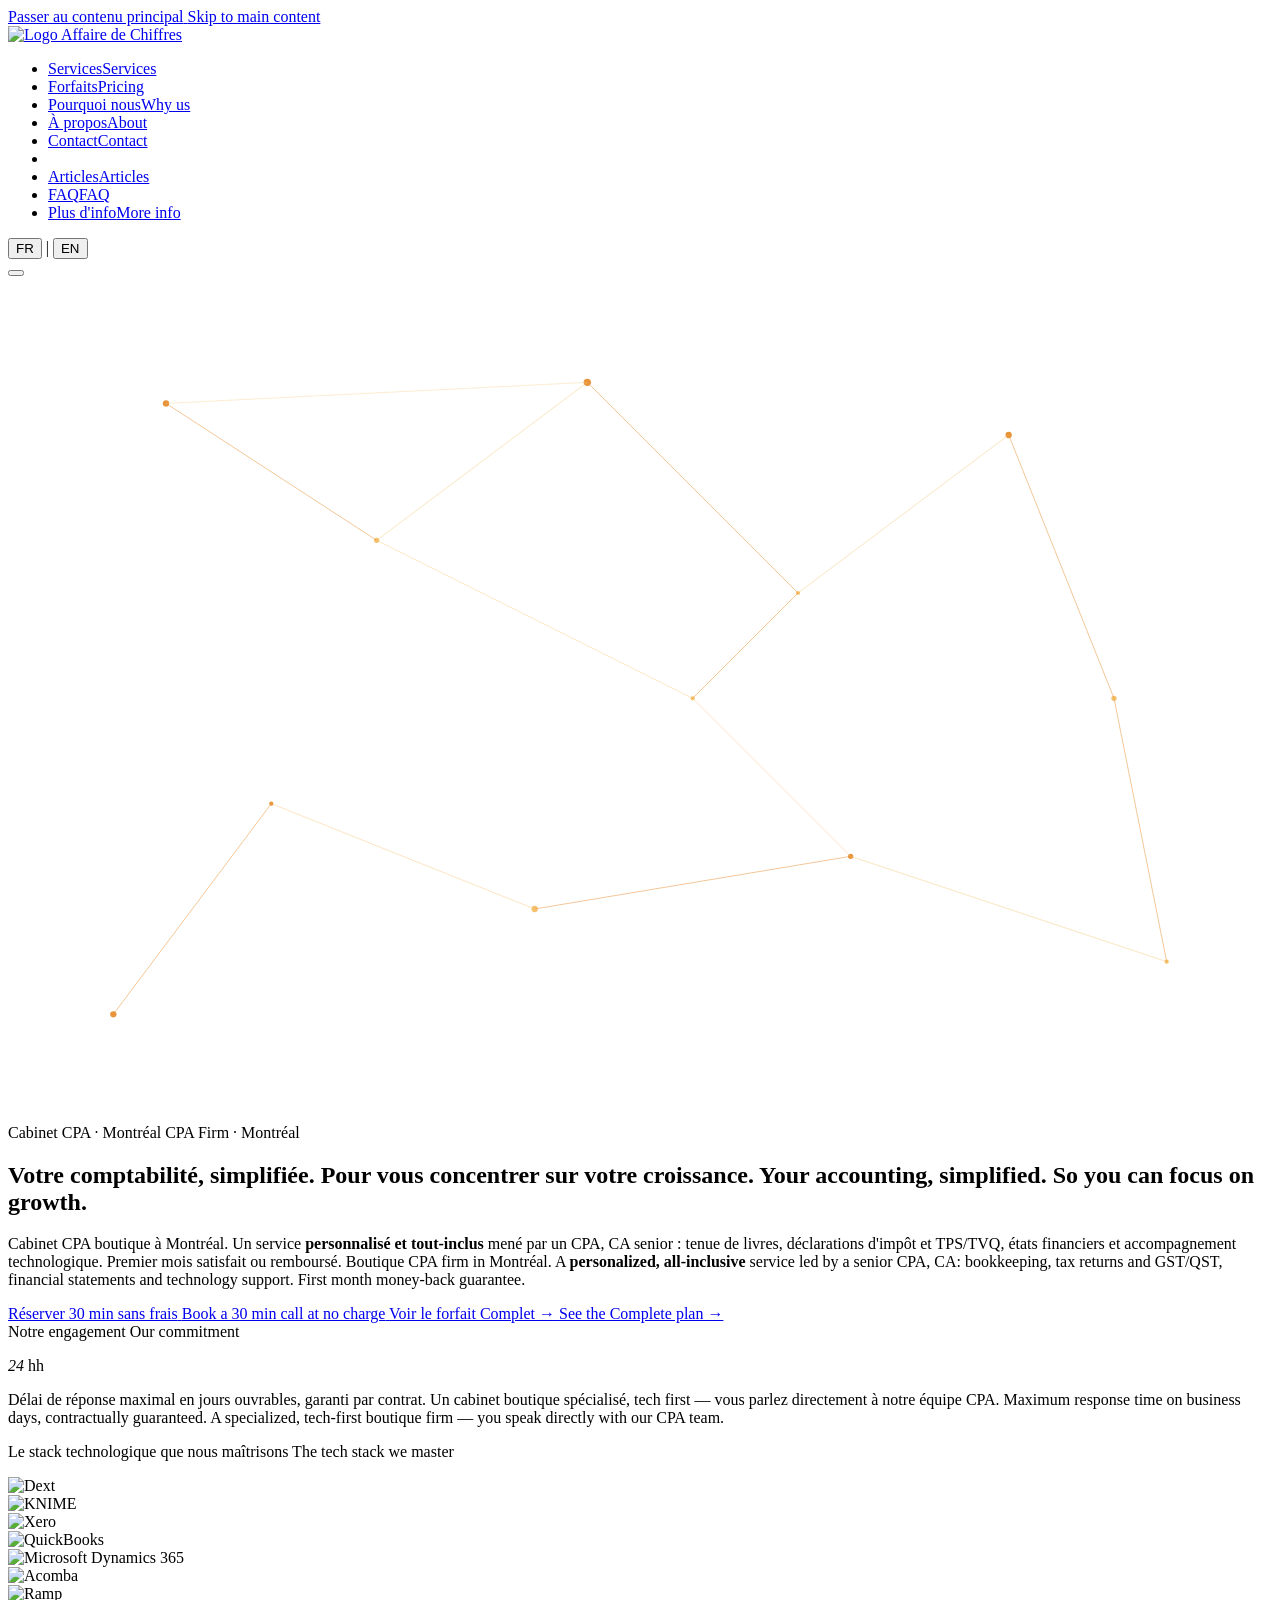
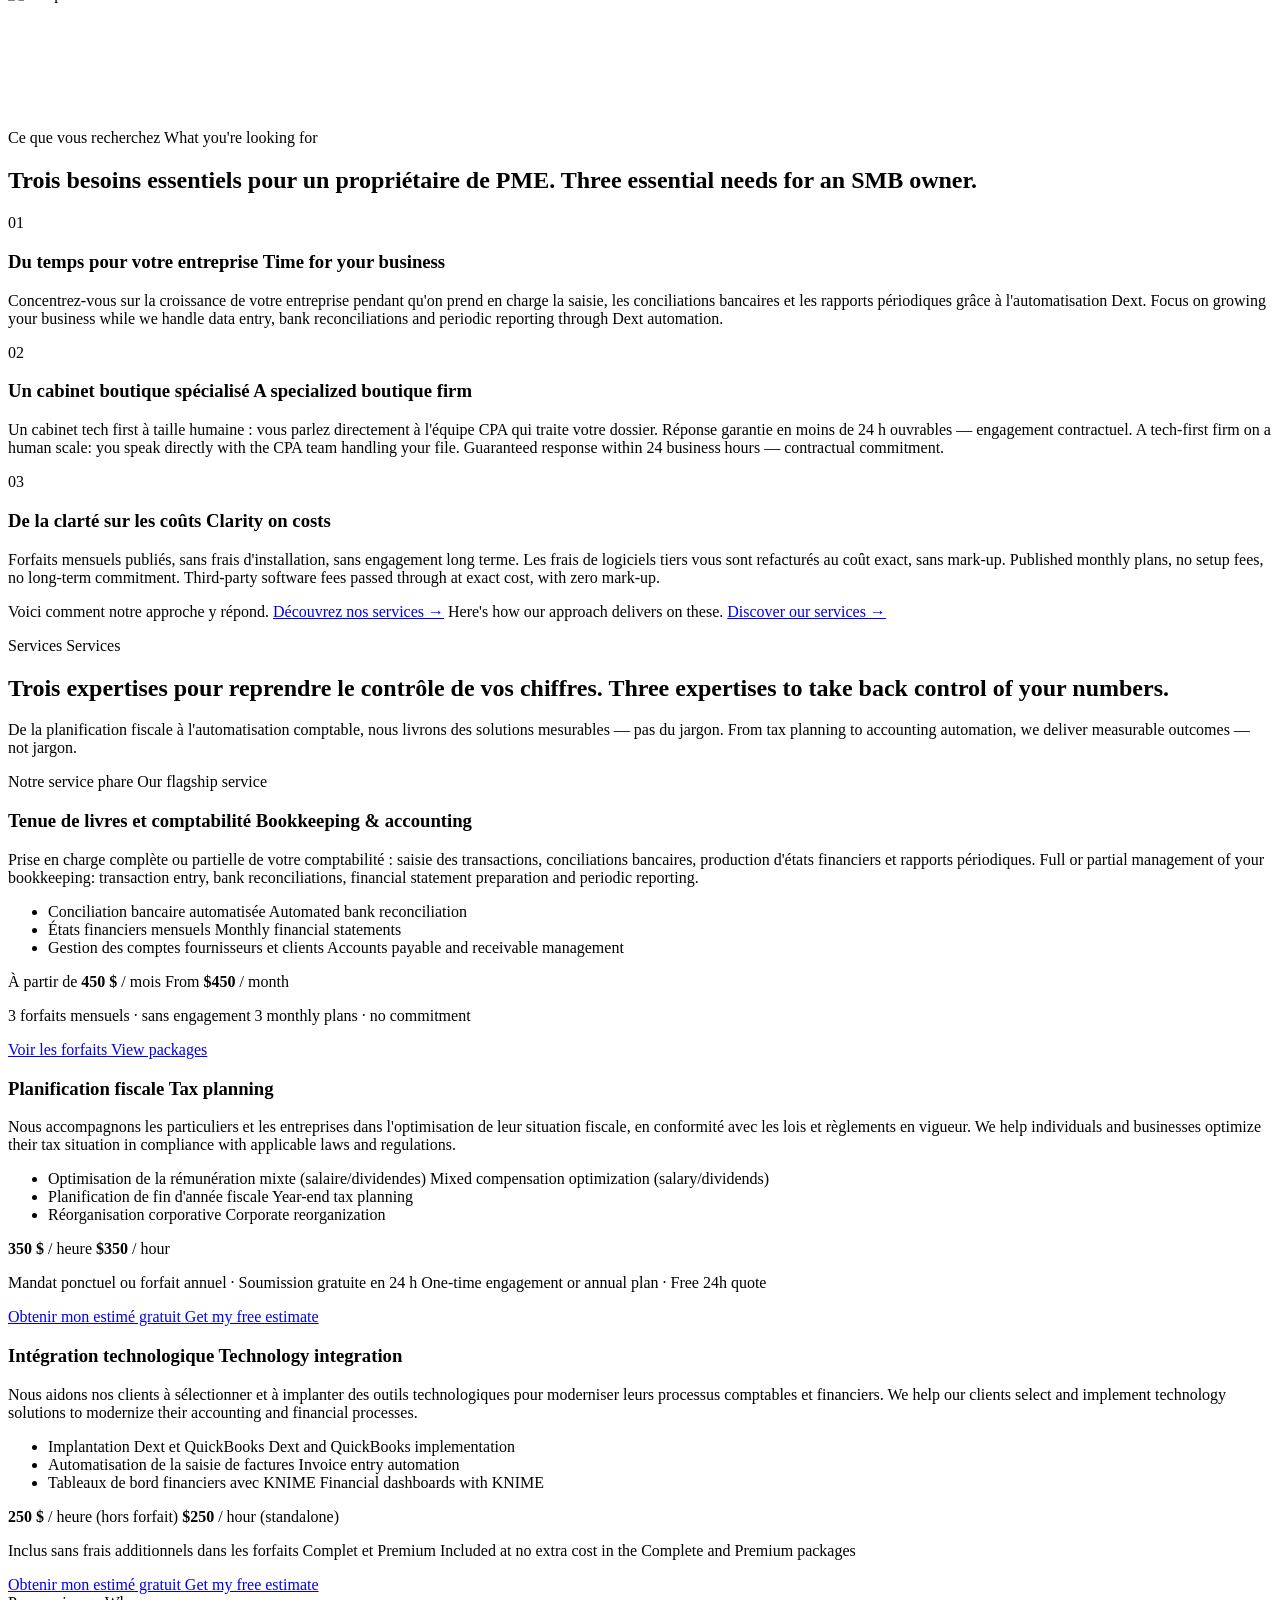
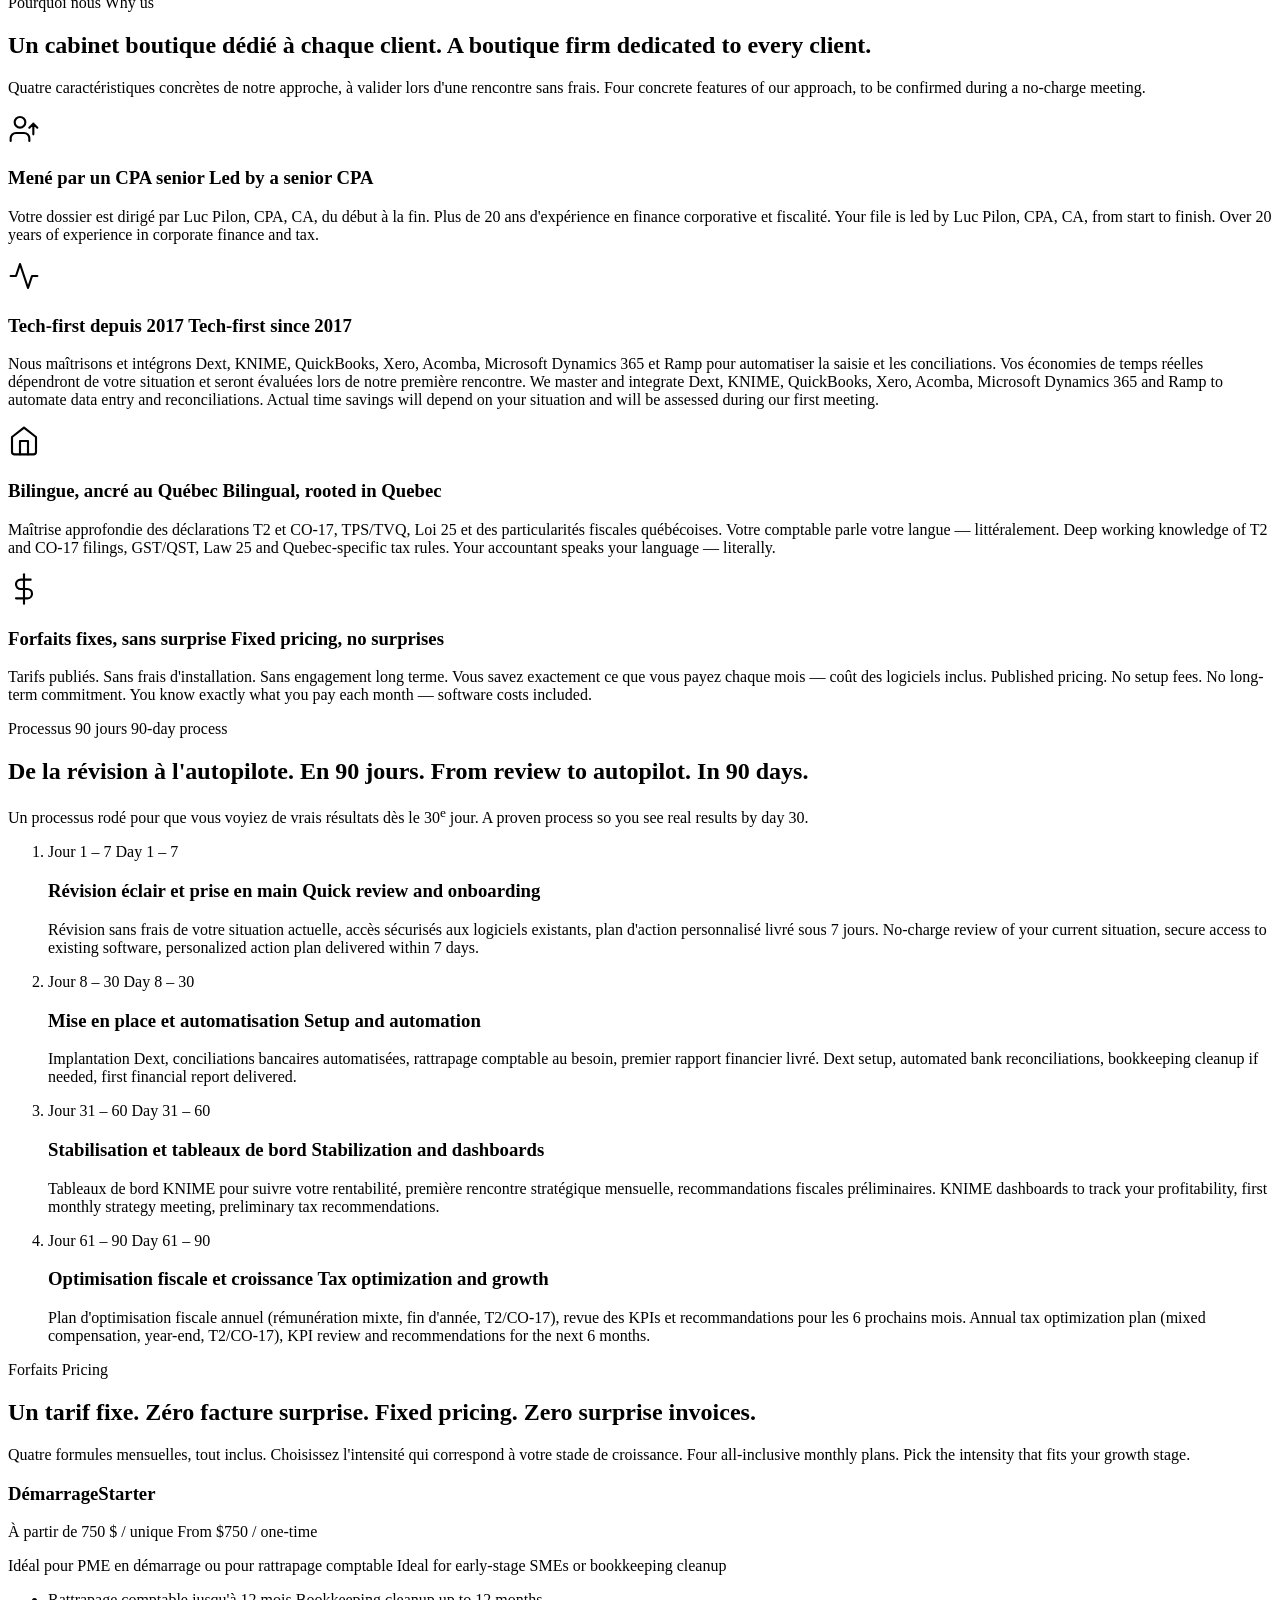
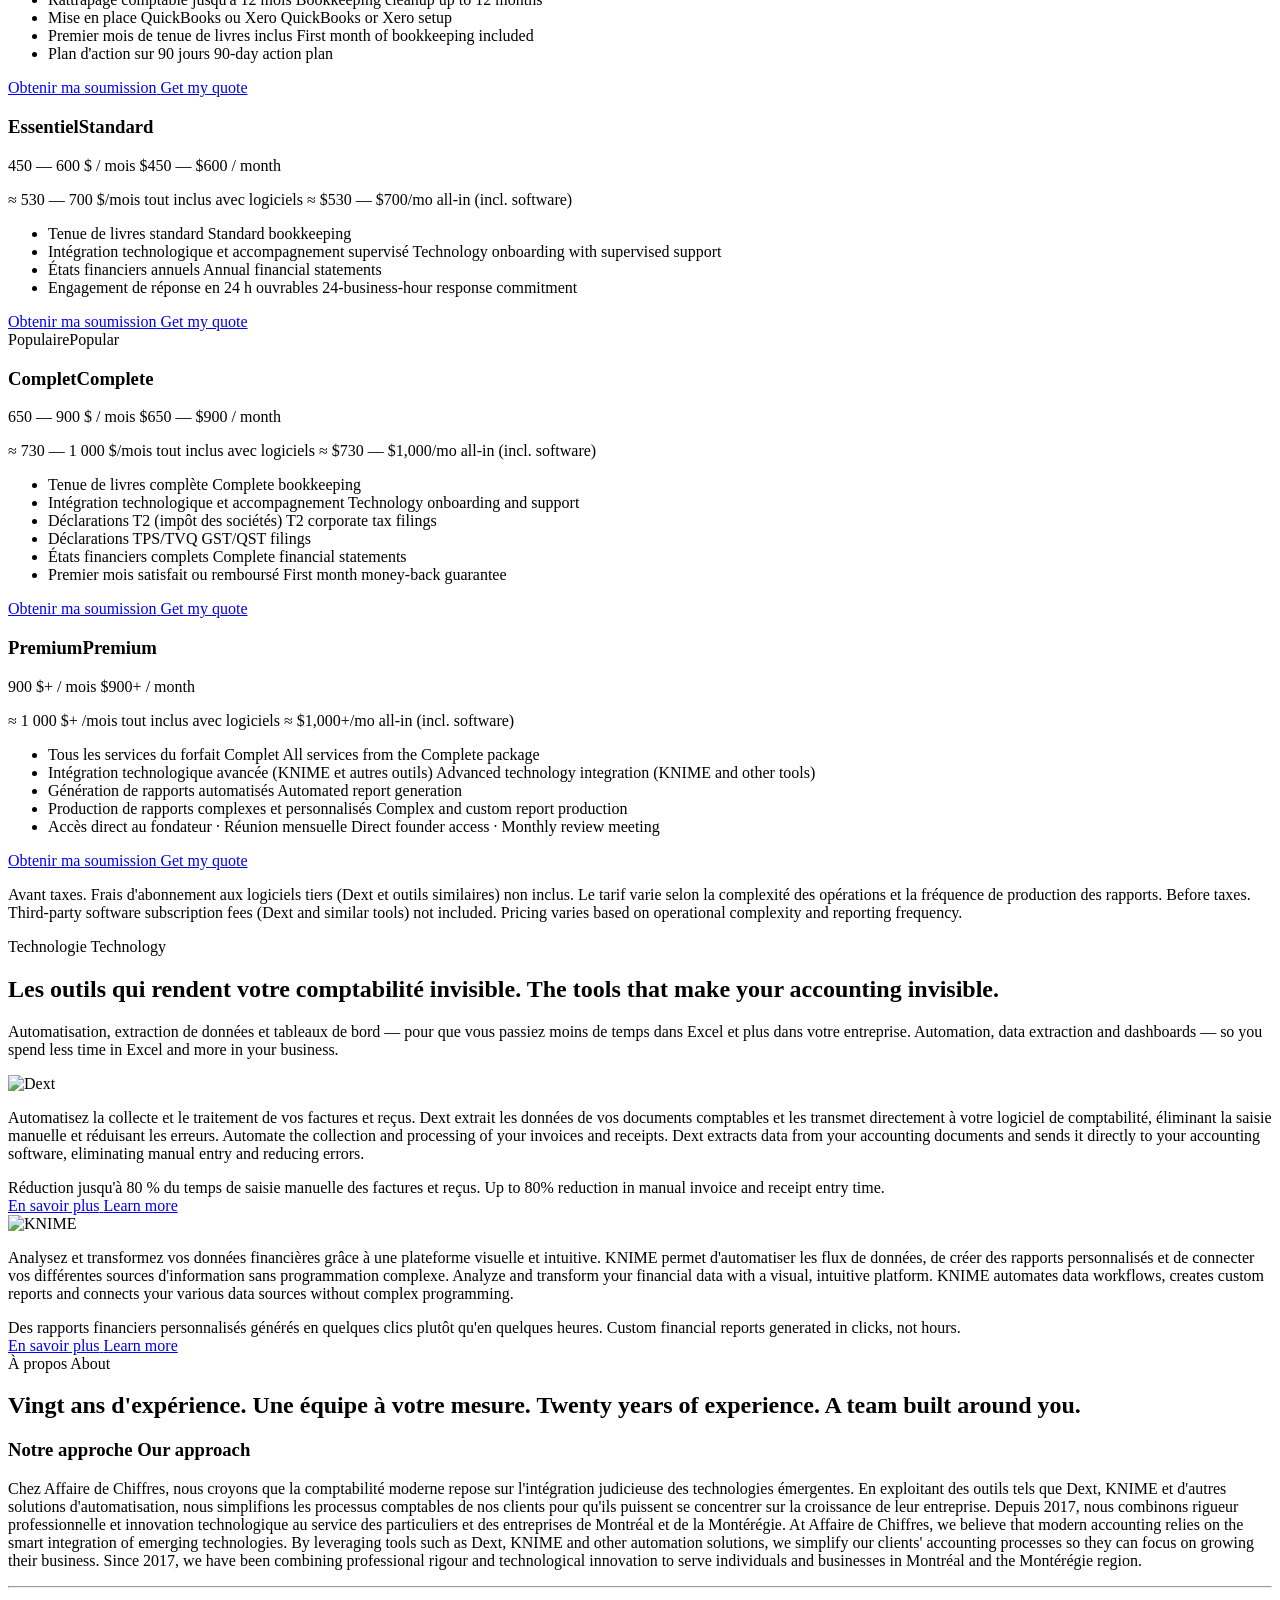
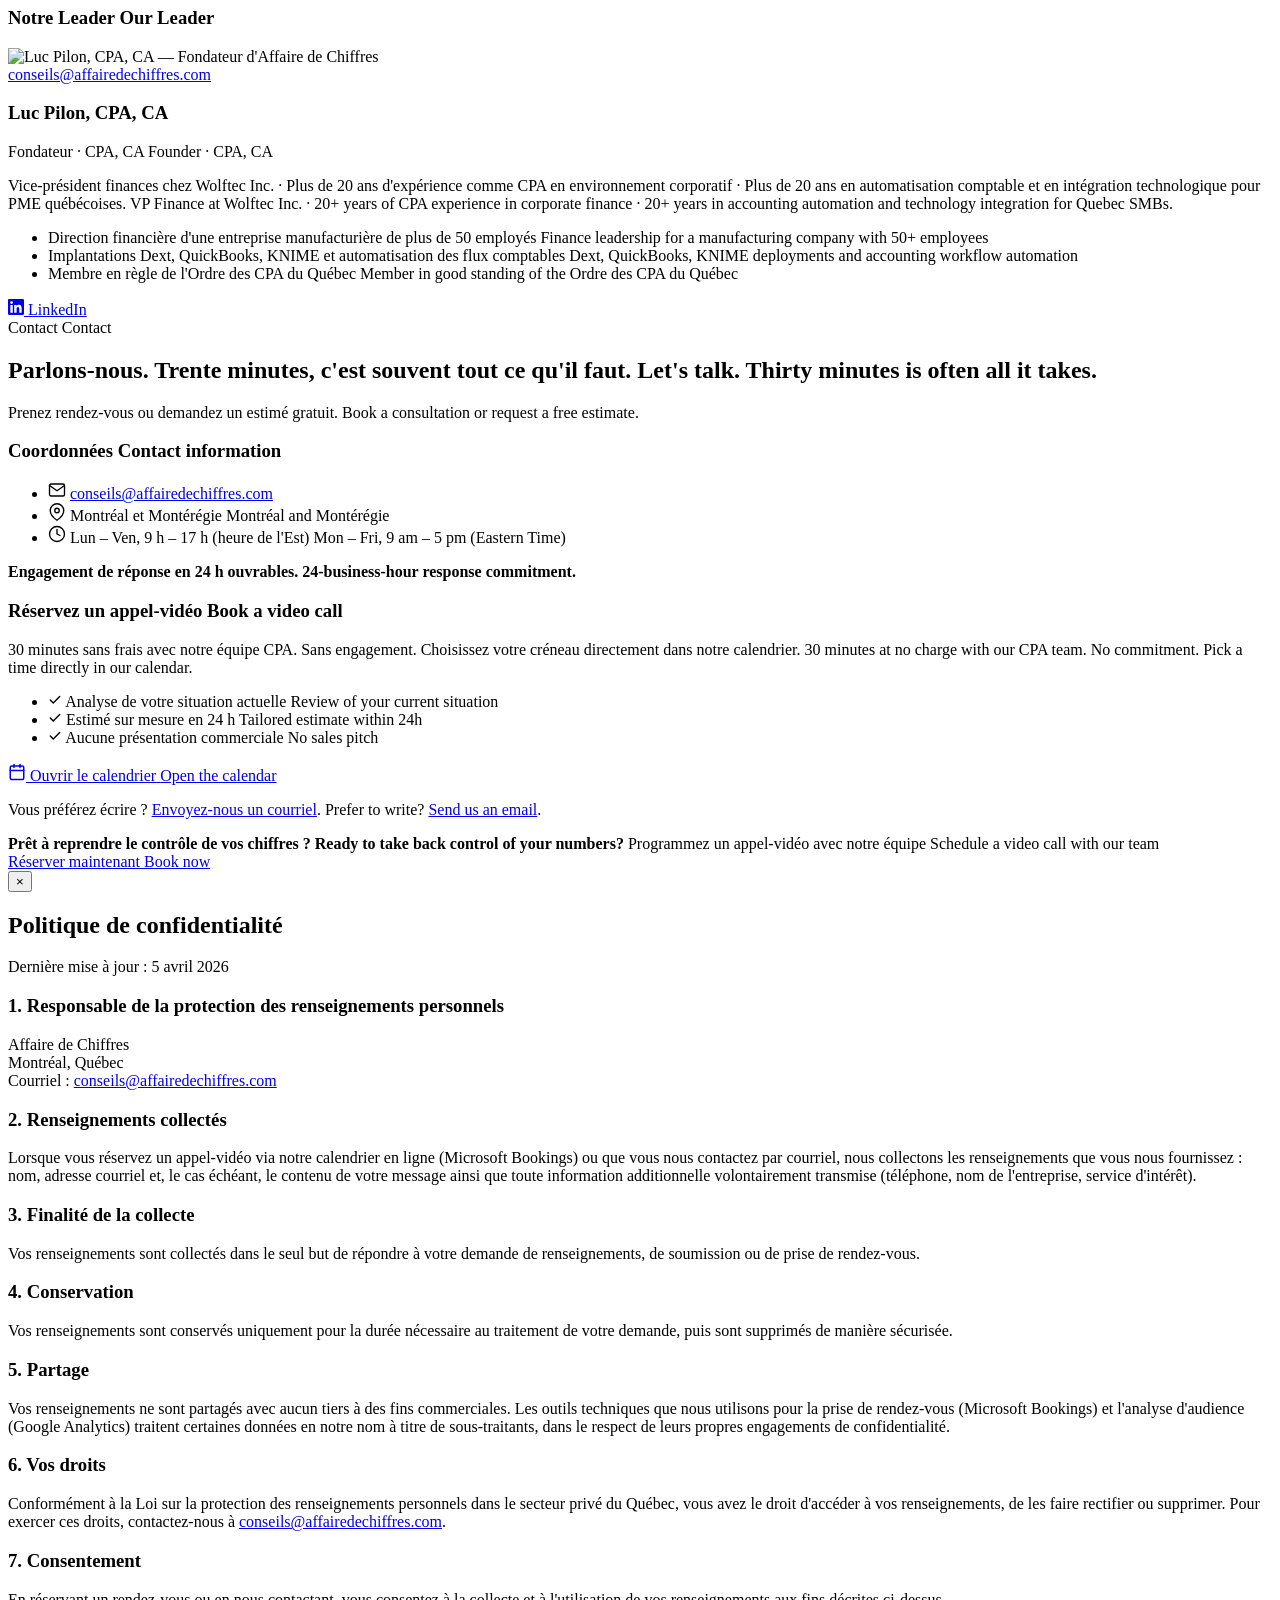
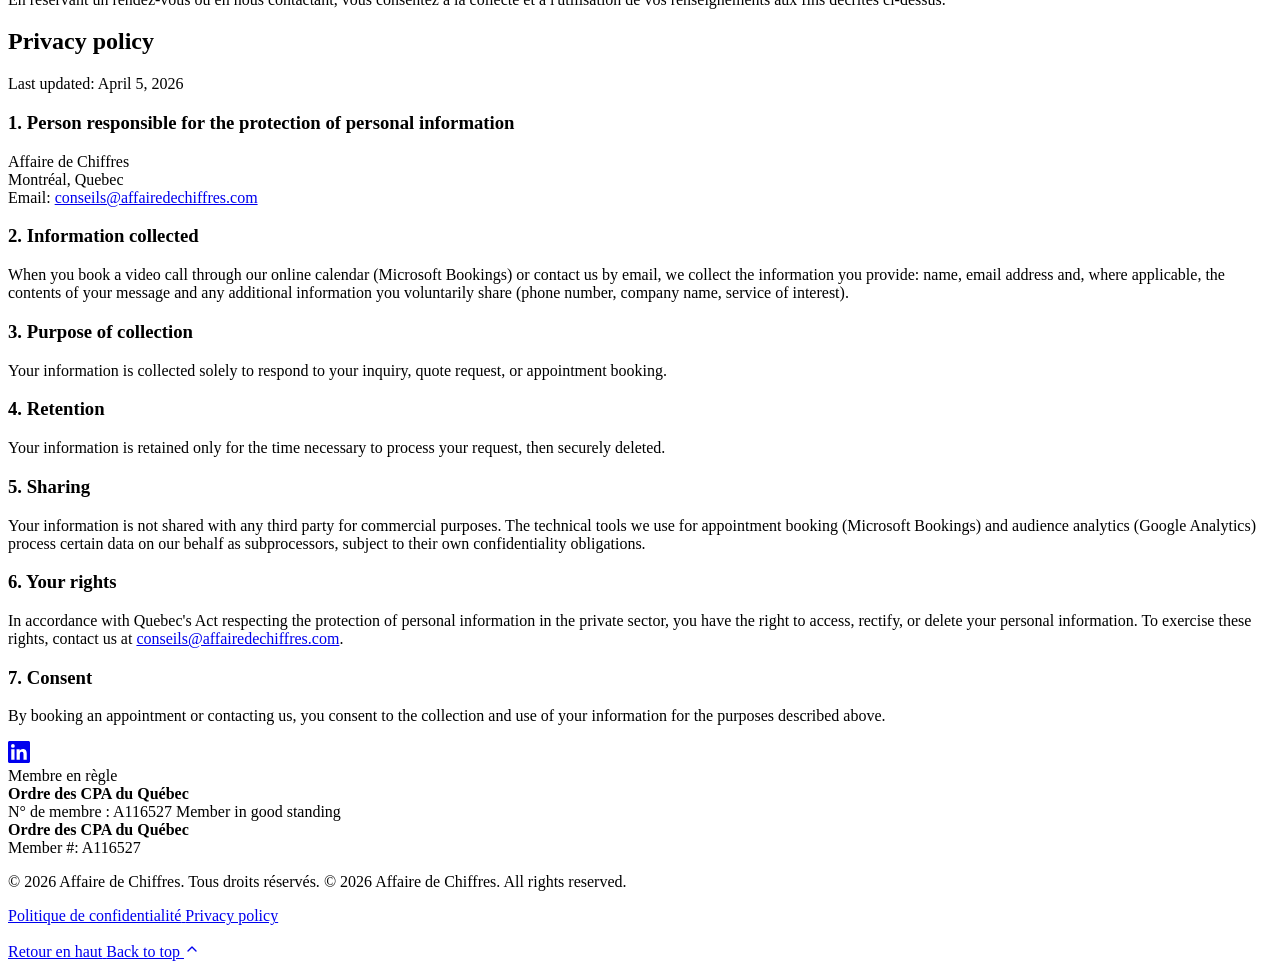
==== index.html @ dd725c76 "v91 - Branding: cabinet boutique specialise tech first (retrait du point de vente interlocuteur uniq" ====
<!DOCTYPE html>
<html lang="fr">
<head>
  <meta charset="UTF-8">
  <meta name="viewport" content="width=device-width, initial-scale=1.0">

  <!-- Google Analytics 4 -->
  <script async src="https://www.googletagmanager.com/gtag/js?id=G-VJ7J8CYD5E"></script>
  <script>
    window.dataLayer = window.dataLayer || [];
    function gtag(){dataLayer.push(arguments);}
    gtag('js', new Date());
    gtag('config', 'G-VJ7J8CYD5E');
  </script>

  <!-- Titre SEO (mis à jour par script.js selon la langue) -->
  <title>Affaire de Chiffres | CPA Montréal — Fiscalité, Comptabilité</title>

  <!-- Meta SEO (mises à jour par script.js selon la langue) -->
  <meta name="description" id="meta-description" content="Cabinet CPA à Montréal offrant des services de planification fiscale, intégration technologique et tenue de livres pour particuliers, travailleurs autonomes et PME. Fondé en 2017.">
  <meta name="keywords" id="meta-keywords" content="CPA Montréal, comptable Montréal, fiscalité, tenue de livres, planification fiscale, intégration technologique, cabinet comptable Montérégie, Affaire de Chiffres">
  <meta name="robots" content="index, follow">

  <!-- DOMAINE : Remplacer l'URL ci-dessous par votre nom de domaine final -->
  <link rel="canonical" href="https://affairedechiffres.com/">

  <!-- Hreflang — site bilingue FR-CA / EN-CA -->
  <link rel="alternate" hreflang="fr-ca" href="https://affairedechiffres.com/">
  <link rel="alternate" hreflang="en-ca" href="https://affairedechiffres.com/">
  <link rel="alternate" hreflang="x-default" href="https://affairedechiffres.com/">

  <!-- Open Graph (partage réseaux sociaux) — mis à jour par script.js -->
  <meta property="og:type" content="website">
  <meta property="og:site_name" content="Affaire de Chiffres">
  <meta property="og:locale" id="og-locale" content="fr_CA">
  <meta property="og:title" id="og-title" content="Affaire de Chiffres | CPA Montréal — Fiscalité, Comptabilité">
  <meta property="og:description" id="og-description" content="Cabinet CPA à Montréal offrant des services de planification fiscale, intégration technologique et tenue de livres pour particuliers, travailleurs autonomes et PME. Fondé en 2017.">
  <!-- DOMAINE : Remplacer l'URL ci-dessous par votre nom de domaine final -->
  <meta property="og:url" content="https://affairedechiffres.com/">
  <meta property="og:image" content="https://affairedechiffres.com/images/Bannière_Linked_In_ADC.png">
  <meta property="og:image:width" content="1584">
  <meta property="og:image:height" content="396">

  <!-- Twitter Card -->
  <meta name="twitter:card" content="summary_large_image">
  <meta name="twitter:title" id="tw-title" content="Affaire de Chiffres | CPA Montréal — Fiscalité, Comptabilité">
  <meta name="twitter:description" id="tw-description" content="Cabinet CPA à Montréal offrant des services de planification fiscale, intégration technologique et tenue de livres pour particuliers, travailleurs autonomes et PME. Fondé en 2017.">
  <meta name="twitter:image" content="https://affairedechiffres.com/images/Bannière_Linked_In_ADC.png">

  <!-- Thème mobile -->
  <meta name="theme-color" content="#1A1A1A">

  <!-- Favicon -->
  <link rel="icon" type="image/png" href="images/Logo_Carré_blanc_v1.png">
  <link rel="apple-touch-icon" sizes="180x180" href="images/Logo_Carré_blanc_v1.png">
  <link rel="manifest" href="site.webmanifest">

  <!-- Google Fonts — Inter (body) + Sora (display headings) -->
  <link rel="preconnect" href="https://fonts.googleapis.com">
  <link rel="preconnect" href="https://fonts.gstatic.com" crossorigin>
  <link href="https://fonts.googleapis.com/css2?family=Inter:wght@300;400;500;600;700&family=Sora:wght@600;700&display=swap" rel="stylesheet">
  <link rel="stylesheet" href="styles.css">
</head>
<body>

  <!-- Lien d'accès rapide au contenu (accessibilité clavier) -->
  <a href="#contenu-principal" class="skip-link" id="skip-link">
    <span data-lang="fr">Passer au contenu principal</span>
    <span data-lang="en">Skip to main content</span>
  </a>

  <!-- ============================================
       BARRE DE NAVIGATION FIXE
       ============================================ -->
  <header class="nav-header" id="nav-header">
    <nav class="nav-container" role="navigation" aria-label="Navigation principale">

      <!-- Logo à gauche -->
      <a href="#accueil" class="nav-logo">
        <img src="images/Logo_Rectangle_blanc_v1.png" alt="Logo Affaire de Chiffres" id="img-logo-nav" class="nav-logo-img" width="160" height="40">
      </a>

      <!-- Liens de navigation au centre (menu mobile en overlay sur petits écrans) -->
      <ul class="nav-links" id="nav-links" role="menubar">
        <li role="none">
          <a href="#services" role="menuitem" aria-label="Services">
            <span data-lang="fr">Services</span><span data-lang="en">Services</span>
          </a>
        </li>
        <li role="none">
          <a href="#forfaits" role="menuitem" aria-label="Forfaits">
            <span data-lang="fr">Forfaits</span><span data-lang="en">Pricing</span>
          </a>
        </li>
        <li role="none">
          <a href="#pourquoi-nous" role="menuitem" aria-label="Pourquoi nous">
            <span data-lang="fr">Pourquoi nous</span><span data-lang="en">Why us</span>
          </a>
        </li>
        <li role="none">
          <a href="#a-propos" role="menuitem" aria-label="À propos">
            <span data-lang="fr">À propos</span><span data-lang="en">About</span>
          </a>
        </li>
        <li role="none">
          <a href="#contact" role="menuitem" aria-label="Contact">
            <span data-lang="fr">Contact</span><span data-lang="en">Contact</span>
          </a>
        </li>
        <li role="none" class="nav-separateur" aria-hidden="true"></li>
        <li role="none" class="nav-item-externe">
          <a href="articles.html" role="menuitem" aria-label="Articles">
            <span data-lang="fr">Articles</span><span data-lang="en">Articles</span>
          </a>
        </li>
        <li role="none" class="nav-item-externe">
          <a href="faq.html" role="menuitem" aria-label="FAQ">
            <span data-lang="fr">FAQ</span><span data-lang="en">FAQ</span>
          </a>
        </li>
        <li role="none" class="nav-item-externe">
          <a href="plus-info.html" role="menuitem" aria-label="Plus d'info">
            <span data-lang="fr">Plus d'info</span><span data-lang="en">More info</span>
          </a>
        </li>
      </ul>

      <!-- Groupe droite : sélecteur de langue + hamburger -->
      <div class="nav-droite">

        <!-- Sélecteur de langue (toujours visible) -->
        <div class="nav-langue">
          <button type="button" class="btn-langue" id="btn-fr" data-langue="fr" aria-label="Passer en français">FR</button>
          <span class="langue-separateur">|</span>
          <button type="button" class="btn-langue" id="btn-en" data-langue="en" aria-label="Switch to English">EN</button>
        </div>

        <!-- Bouton hamburger (visible uniquement sur mobile) -->
        <button type="button" class="hamburger" id="hamburger" aria-label="Ouvrir le menu" aria-expanded="false" aria-controls="nav-links">
          <span class="hamburger-barre"></span>
          <span class="hamburger-barre"></span>
          <span class="hamburger-barre"></span>
        </button>

      </div>

    </nav>
  </header>

  <!-- ============================================
       CONTENU PRINCIPAL
       ============================================ -->
  <main id="contenu-principal" role="main">

    <!-- Section Accueil — Hero plein écran -->
    <section id="accueil" class="section section-accueil" aria-label="Accueil">

      <!-- SVG réseau/nodes en arrière-plan -->
      <svg class="hero-network-bg" viewBox="0 0 1200 800" preserveAspectRatio="xMidYMid slice" aria-hidden="true">
        <g class="hero-network-group">
          <!-- Nodes -->
          <circle cx="150" cy="120" r="3" fill="#E8943A"/>
          <circle cx="350" cy="250" r="2.5" fill="#F5C16C"/>
          <circle cx="550" cy="100" r="3.5" fill="#E8943A"/>
          <circle cx="750" cy="300" r="2" fill="#F5C16C"/>
          <circle cx="950" cy="150" r="3" fill="#E8943A"/>
          <circle cx="1050" cy="400" r="2.5" fill="#F5C16C"/>
          <circle cx="250" cy="500" r="2" fill="#E8943A"/>
          <circle cx="500" cy="600" r="3" fill="#F5C16C"/>
          <circle cx="800" cy="550" r="2.5" fill="#E8943A"/>
          <circle cx="1100" cy="650" r="2" fill="#F5C16C"/>
          <circle cx="100" cy="700" r="3" fill="#E8943A"/>
          <circle cx="650" cy="400" r="2" fill="#F5C16C"/>
          <!-- Connections -->
          <line x1="150" y1="120" x2="350" y2="250" stroke="#E8943A" stroke-width="0.5"/>
          <line x1="350" y1="250" x2="550" y2="100" stroke="#F5C16C" stroke-width="0.4"/>
          <line x1="550" y1="100" x2="750" y2="300" stroke="#E8943A" stroke-width="0.5"/>
          <line x1="750" y1="300" x2="950" y2="150" stroke="#F5C16C" stroke-width="0.4"/>
          <line x1="950" y1="150" x2="1050" y2="400" stroke="#E8943A" stroke-width="0.5"/>
          <line x1="250" y1="500" x2="500" y2="600" stroke="#F5C16C" stroke-width="0.4"/>
          <line x1="500" y1="600" x2="800" y2="550" stroke="#E8943A" stroke-width="0.5"/>
          <line x1="800" y1="550" x2="1100" y2="650" stroke="#F5C16C" stroke-width="0.4"/>
          <line x1="100" y1="700" x2="250" y2="500" stroke="#E8943A" stroke-width="0.5"/>
          <line x1="350" y1="250" x2="650" y2="400" stroke="#F5C16C" stroke-width="0.4"/>
          <line x1="650" y1="400" x2="750" y2="300" stroke="#E8943A" stroke-width="0.5"/>
          <line x1="650" y1="400" x2="800" y2="550" stroke="#F5C16C" stroke-width="0.4"/>
          <line x1="1050" y1="400" x2="1100" y2="650" stroke="#E8943A" stroke-width="0.5"/>
          <line x1="150" y1="120" x2="550" y2="100" stroke="#F5C16C" stroke-width="0.3"/>
        </g>
      </svg>

      <div class="section-contenu hero-contenu">

        <!-- Colonne gauche — Accroche + CTA -->
        <div class="hero-accroche">
          <span class="eyebrow hero-anim" style="animation-delay: 0.1s;">
            <span data-lang="fr">Cabinet CPA · Montréal</span>
            <span data-lang="en">CPA Firm · Montréal</span>
          </span>

          <!-- Titre principal (h1 unique pour le SEO) -->
          <h1 class="hero-titre hero-anim" style="animation-delay: 0.2s;">
            <span data-lang="fr">Votre comptabilité, <strong>simplifiée</strong>. Pour vous concentrer sur votre <strong>croissance</strong>.</span>
            <span data-lang="en">Your accounting, <strong>simplified</strong>. So you can focus on <strong>growth</strong>.</span>
          </h1>

          <!-- Sous-titre -->
          <p class="hero-sous-titre hero-anim" style="animation-delay: 0.4s;">
            <span data-lang="fr">Cabinet CPA boutique à Montréal. Un service <strong>personnalisé et tout-inclus</strong> mené par un CPA, CA senior : tenue de livres, déclarations d'impôt et TPS/TVQ, états financiers et accompagnement technologique. Premier mois satisfait ou remboursé.</span>
            <span data-lang="en">Boutique CPA firm in Montréal. A <strong>personalized, all-inclusive</strong> service led by a senior CPA, CA: bookkeeping, tax returns and GST/QST, financial statements and technology support. First month money-back guarantee.</span>
          </p>

          <!-- Boutons d'action — CTA principal = réservation 30 min, secondaire = forfait complet -->
          <div class="hero-boutons hero-anim" style="animation-delay: 0.6s;">
            <a href="https://outlook.office.com/book/ConsultationGratuite30Minutes@affairedechiffres.com/?ismsaljsauthenabled" target="_blank" rel="noopener noreferrer" class="btn btn-primaire" data-event="hero_cta_click">
              <span data-lang="fr">Réserver 30 min sans frais</span>
              <span data-lang="en">Book a 30 min call at no charge</span>
            </a>
            <a href="forfait-complet.html" class="btn btn-secondaire" data-event="hero_forfait_click">
              <span data-lang="fr">Voir le forfait Complet →</span>
              <span data-lang="en">See the Complete plan →</span>
            </a>
          </div>
        </div>

        <!-- Colonne droite — Stat card + logo wall -->
        <aside class="hero-aside hero-anim" style="animation-delay: 0.8s;" aria-label="À propos du cabinet">
          <div class="hero-stat-card">
            <span class="eyebrow">
              <span data-lang="fr">Notre engagement</span>
              <span data-lang="en">Our commitment</span>
            </span>
            <p class="hero-stat-card__number"><em>24</em> <span data-lang="fr">h</span><span data-lang="en">h</span></p>
            <p class="hero-stat-card__label">
              <span data-lang="fr">Délai de réponse maximal en jours ouvrables, garanti par contrat. Un cabinet boutique spécialisé, tech first — vous parlez directement à notre équipe CPA.</span>
              <span data-lang="en">Maximum response time on business days, contractually guaranteed. A specialized, tech-first boutique firm — you speak directly with our CPA team.</span>
            </p>
          </div>

          <div class="hero-outils-wall">
            <p class="outils-surtitre">
              <span data-lang="fr">Le stack technologique que nous maîtrisons</span>
              <span data-lang="en">The tech stack we master</span>
            </p>
            <div class="carrousel-wrapper">
              <div class="carrousel-piste">
                <div class="carrousel-logo"><img src="images/Carrousel/Dext-greyscale.png" alt="Dext" loading="lazy"></div>
                <div class="carrousel-logo"><img src="images/Carrousel/KNIME-greyscale.png" alt="KNIME" loading="lazy"></div>
                <div class="carrousel-logo"><img src="images/Carrousel/Xero-greyscale.png" alt="Xero" loading="lazy"></div>
                <div class="carrousel-logo"><img src="images/Carrousel/QuickBooks-greyscale.png" alt="QuickBooks" loading="lazy"></div>
                <div class="carrousel-logo"><img src="images/Carrousel/Microsoft%20Dynamics%20365-greyscale.png" alt="Microsoft Dynamics 365" loading="lazy"></div>
                <div class="carrousel-logo"><img src="images/Carrousel/Acomba-greyscale.png" alt="Acomba" loading="lazy"></div>
                <div class="carrousel-logo"><img src="images/Carrousel/Ramp-greyscale.png" alt="Ramp" loading="lazy"></div>
                <!-- Doublés pour boucle infinie -->
                <div class="carrousel-logo" aria-hidden="true"><img src="images/Carrousel/Dext-greyscale.png" alt="" loading="lazy"></div>
                <div class="carrousel-logo" aria-hidden="true"><img src="images/Carrousel/KNIME-greyscale.png" alt="" loading="lazy"></div>
                <div class="carrousel-logo" aria-hidden="true"><img src="images/Carrousel/Xero-greyscale.png" alt="" loading="lazy"></div>
                <div class="carrousel-logo" aria-hidden="true"><img src="images/Carrousel/QuickBooks-greyscale.png" alt="" loading="lazy"></div>
                <div class="carrousel-logo" aria-hidden="true"><img src="images/Carrousel/Microsoft%20Dynamics%20365-greyscale.png" alt="" loading="lazy"></div>
                <div class="carrousel-logo" aria-hidden="true"><img src="images/Carrousel/Acomba-greyscale.png" alt="" loading="lazy"></div>
                <div class="carrousel-logo" aria-hidden="true"><img src="images/Carrousel/Ramp-greyscale.png" alt="" loading="lazy"></div>
              </div>
            </div>
          </div>
        </aside>

      </div>

      <!-- Indicateur de scroll (chevron animé) -->
      <a href="#defi" class="hero-scroll-indicateur" aria-label="Défiler vers la section suivante">
        <span class="hero-chevron"></span>
      </a>

    </section>


    <!-- ============================================
         BANDEAU « CE QUE VOUS RECHERCHEZ » — Besoins clients
         ============================================ -->
    <section id="defi" class="section section-defi" aria-label="Ce que vous recherchez chez un comptable">
      <div class="section-contenu defi-contenu">
        <span class="eyebrow scroll-reveal">
          <span data-lang="fr">Ce que vous recherchez</span>
          <span data-lang="en">What you're looking for</span>
        </span>
        <h2 class="scroll-reveal">
          <span data-lang="fr">Trois besoins essentiels pour un propriétaire de PME.</span>
          <span data-lang="en">Three essential needs for an SMB owner.</span>
        </h2>

        <div class="defi-grille">
          <article class="defi-carte scroll-reveal">
            <span class="defi-numero" aria-hidden="true">01</span>
            <h3 class="defi-titre">
              <span data-lang="fr">Du temps pour votre entreprise</span>
              <span data-lang="en">Time for your business</span>
            </h3>
            <p class="defi-texte">
              <span data-lang="fr">Concentrez-vous sur la croissance de votre entreprise pendant qu'on prend en charge la saisie, les conciliations bancaires et les rapports périodiques grâce à l'automatisation Dext.</span>
              <span data-lang="en">Focus on growing your business while we handle data entry, bank reconciliations and periodic reporting through Dext automation.</span>
            </p>
          </article>

          <article class="defi-carte scroll-reveal">
            <span class="defi-numero" aria-hidden="true">02</span>
            <h3 class="defi-titre">
              <span data-lang="fr">Un cabinet boutique spécialisé</span>
              <span data-lang="en">A specialized boutique firm</span>
            </h3>
            <p class="defi-texte">
              <span data-lang="fr">Un cabinet tech first à taille humaine : vous parlez directement à l'équipe CPA qui traite votre dossier. Réponse garantie en moins de 24 h ouvrables — engagement contractuel.</span>
              <span data-lang="en">A tech-first firm on a human scale: you speak directly with the CPA team handling your file. Guaranteed response within 24 business hours — contractual commitment.</span>
            </p>
          </article>

          <article class="defi-carte scroll-reveal">
            <span class="defi-numero" aria-hidden="true">03</span>
            <h3 class="defi-titre">
              <span data-lang="fr">De la clarté sur les coûts</span>
              <span data-lang="en">Clarity on costs</span>
            </h3>
            <p class="defi-texte">
              <span data-lang="fr">Forfaits mensuels publiés, sans frais d'installation, sans engagement long terme. Les frais de logiciels tiers vous sont refacturés au coût exact, sans mark-up.</span>
              <span data-lang="en">Published monthly plans, no setup fees, no long-term commitment. Third-party software fees passed through at exact cost, with zero mark-up.</span>
            </p>
          </article>
        </div>

        <p class="defi-transition scroll-reveal">
          <span data-lang="fr">Voici comment notre approche y répond. <a href="#services">Découvrez nos services →</a></span>
          <span data-lang="en">Here's how our approach delivers on these. <a href="#services">Discover our services →</a></span>
        </p>
      </div>
    </section>

    <!-- Section Services — fond crème -->
    <section id="services" class="section section-services" aria-label="Services">
      <div class="section-contenu services-contenu">

        <!-- En-tête de section -->
        <span class="eyebrow scroll-reveal">
          <span data-lang="fr">Services</span>
          <span data-lang="en">Services</span>
        </span>
        <h2 class="scroll-reveal">
          <span data-lang="fr">Trois expertises pour reprendre le contrôle de vos chiffres.</span>
          <span data-lang="en">Three expertises to take back control of your numbers.</span>
        </h2>
        <p class="services-sous-titre scroll-reveal">
          <span data-lang="fr">De la planification fiscale à l'automatisation comptable, nous livrons des solutions mesurables — pas du jargon.</span>
          <span data-lang="en">From tax planning to accounting automation, we deliver measurable outcomes — not jargon.</span>
        </p>

        <!-- Grille des 3 cartes de services -->
        <div class="services-grille">

          <!-- Carte 1 — Tenue de livres et comptabilité (service vedette) -->
          <article class="carte-service carte-service-vedette scroll-reveal">
            <div class="carte-badge-vedette">
              <span data-lang="fr">Notre service phare</span>
              <span data-lang="en">Our flagship service</span>
            </div>
            <h3 class="carte-titre">
              <span data-lang="fr">Tenue de livres et comptabilité</span>
              <span data-lang="en">Bookkeeping &amp; accounting</span>
            </h3>
            <p class="carte-description">
              <span data-lang="fr">Prise en charge complète ou partielle de votre comptabilité : saisie des transactions, conciliations bancaires, production d'états financiers et rapports périodiques.</span>
              <span data-lang="en">Full or partial management of your bookkeeping: transaction entry, bank reconciliations, financial statement preparation and periodic reporting.</span>
            </p>
            <ul class="carte-cas-usage">
              <li>
                <span data-lang="fr">Conciliation bancaire automatisée</span>
                <span data-lang="en">Automated bank reconciliation</span>
              </li>
              <li>
                <span data-lang="fr">États financiers mensuels</span>
                <span data-lang="en">Monthly financial statements</span>
              </li>
              <li>
                <span data-lang="fr">Gestion des comptes fournisseurs et clients</span>
                <span data-lang="en">Accounts payable and receivable management</span>
              </li>
            </ul>
            <div class="carte-tarif">
              <p class="tarif-a-partir">
                <span data-lang="fr">À partir de <strong>450&nbsp;$</strong> <span class="tarif-suffixe">/ mois</span></span>
                <span data-lang="en">From <strong>$450</strong> <span class="tarif-suffixe">/ month</span></span>
              </p>
              <p class="tarif-detail">
                <span data-lang="fr">3 forfaits mensuels · sans engagement</span>
                <span data-lang="en">3 monthly plans · no commitment</span>
              </p>
            </div>
            <a href="#forfaits" class="btn btn-primaire btn-carte-vedette">
              <span data-lang="fr">Voir les forfaits</span>
              <span data-lang="en">View packages</span>
            </a>
          </article>

          <!-- Carte 2 — Planification fiscale -->
          <article class="carte-service scroll-reveal">
            <h3 class="carte-titre">
              <span data-lang="fr">Planification fiscale</span>
              <span data-lang="en">Tax planning</span>
            </h3>
            <p class="carte-description">
              <span data-lang="fr">Nous accompagnons les particuliers et les entreprises dans l'optimisation de leur situation fiscale, en conformité avec les lois et règlements en vigueur.</span>
              <span data-lang="en">We help individuals and businesses optimize their tax situation in compliance with applicable laws and regulations.</span>
            </p>
            <ul class="carte-cas-usage">
              <li>
                <span data-lang="fr">Optimisation de la rémunération mixte (salaire/dividendes)</span>
                <span data-lang="en">Mixed compensation optimization (salary/dividends)</span>
              </li>
              <li>
                <span data-lang="fr">Planification de fin d'année fiscale</span>
                <span data-lang="en">Year-end tax planning</span>
              </li>
              <li>
                <span data-lang="fr">Réorganisation corporative</span>
                <span data-lang="en">Corporate reorganization</span>
              </li>
            </ul>
            <div class="carte-tarif">
              <p class="tarif-a-partir">
                <span data-lang="fr"><strong>350&nbsp;$</strong> <span class="tarif-suffixe">/ heure</span></span>
                <span data-lang="en"><strong>$350</strong> <span class="tarif-suffixe">/ hour</span></span>
              </p>
              <p class="tarif-detail">
                <span data-lang="fr">Mandat ponctuel ou forfait annuel · Soumission gratuite en 24 h</span>
                <span data-lang="en">One-time engagement or annual plan · Free 24h quote</span>
              </p>
            </div>
            <a href="#contact?service=fiscalite" class="btn btn-carte-outline">
              <span data-lang="fr">Obtenir mon estimé gratuit</span>
              <span data-lang="en">Get my free estimate</span>
            </a>
          </article>

          <!-- Carte 3 — Intégration technologique -->
          <article class="carte-service scroll-reveal">
            <h3 class="carte-titre">
              <span data-lang="fr">Intégration technologique</span>
              <span data-lang="en">Technology integration</span>
            </h3>
            <p class="carte-description">
              <span data-lang="fr">Nous aidons nos clients à sélectionner et à implanter des outils technologiques pour moderniser leurs processus comptables et financiers.</span>
              <span data-lang="en">We help our clients select and implement technology solutions to modernize their accounting and financial processes.</span>
            </p>
            <ul class="carte-cas-usage">
              <li>
                <span data-lang="fr">Implantation Dext et QuickBooks</span>
                <span data-lang="en">Dext and QuickBooks implementation</span>
              </li>
              <li>
                <span data-lang="fr">Automatisation de la saisie de factures</span>
                <span data-lang="en">Invoice entry automation</span>
              </li>
              <li>
                <span data-lang="fr">Tableaux de bord financiers avec KNIME</span>
                <span data-lang="en">Financial dashboards with KNIME</span>
              </li>
            </ul>
            <div class="carte-tarif">
              <p class="tarif-a-partir">
                <span data-lang="fr"><strong>250&nbsp;$</strong> <span class="tarif-suffixe">/ heure</span> <span class="tarif-suffixe">(hors forfait)</span></span>
                <span data-lang="en"><strong>$250</strong> <span class="tarif-suffixe">/ hour</span> <span class="tarif-suffixe">(standalone)</span></span>
              </p>
              <p class="tarif-detail">
                <span data-lang="fr">Inclus sans frais additionnels dans les forfaits Complet et Premium</span>
                <span data-lang="en">Included at no extra cost in the Complete and Premium packages</span>
              </p>
            </div>
            <a href="#contact?service=technologie" class="btn btn-carte-outline">
              <span data-lang="fr">Obtenir mon estimé gratuit</span>
              <span data-lang="en">Get my free estimate</span>
            </a>
          </article>

        </div><!-- /.services-grille -->

      </div>
    </section>

    <!-- ============================================
         SECTION POURQUOI NOUS — 4 différenciateurs
         ============================================ -->
    <section id="pourquoi-nous" class="section section-pourquoi v2-dark" aria-label="Pourquoi nous choisir">
      <div class="section-contenu pourquoi-contenu">
        <span class="eyebrow scroll-reveal">
          <span data-lang="fr">Pourquoi nous</span>
          <span data-lang="en">Why us</span>
        </span>
        <h2 class="scroll-reveal">
          <span data-lang="fr">Un cabinet boutique dédié à chaque client.</span>
          <span data-lang="en">A boutique firm dedicated to every client.</span>
        </h2>
        <p class="pourquoi-sous-titre scroll-reveal">
          <span data-lang="fr">Quatre caractéristiques concrètes de notre approche, à valider lors d'une rencontre sans frais.</span>
          <span data-lang="en">Four concrete features of our approach, to be confirmed during a no-charge meeting.</span>
        </p>

        <div class="pourquoi-grille">

          <article class="pourquoi-carte scroll-reveal">
            <div class="pourquoi-icone" aria-hidden="true">
              <svg viewBox="0 0 24 24" fill="none" stroke="currentColor" stroke-width="1.6" stroke-linecap="round" stroke-linejoin="round" width="32" height="32"><path d="M16 21v-2a4 4 0 0 0-4-4H6a4 4 0 0 0-4 4v2"/><circle cx="9" cy="7" r="4"/><path d="M22 11l-3-3m0 0l-3 3m3-3v8"/></svg>
            </div>
            <h3 class="pourquoi-titre">
              <span data-lang="fr">Mené par un CPA senior</span>
              <span data-lang="en">Led by a senior CPA</span>
            </h3>
            <p class="pourquoi-texte">
              <span data-lang="fr">Votre dossier est dirigé par Luc Pilon, CPA, CA, du début à la fin. Plus de 20 ans d'expérience en finance corporative et fiscalité.</span>
              <span data-lang="en">Your file is led by Luc Pilon, CPA, CA, from start to finish. Over 20 years of experience in corporate finance and tax.</span>
            </p>
          </article>

          <article class="pourquoi-carte scroll-reveal">
            <div class="pourquoi-icone" aria-hidden="true">
              <svg viewBox="0 0 24 24" fill="none" stroke="currentColor" stroke-width="1.6" stroke-linecap="round" stroke-linejoin="round" width="32" height="32"><polyline points="22 12 18 12 15 21 9 3 6 12 2 12"/></svg>
            </div>
            <h3 class="pourquoi-titre">
              <span data-lang="fr">Tech-first depuis 2017</span>
              <span data-lang="en">Tech-first since 2017</span>
            </h3>
            <p class="pourquoi-texte">
              <span data-lang="fr">Nous maîtrisons et intégrons Dext, KNIME, QuickBooks, Xero, Acomba, Microsoft Dynamics 365 et Ramp pour automatiser la saisie et les conciliations. Vos économies de temps réelles dépendront de votre situation et seront évaluées lors de notre première rencontre.</span>
              <span data-lang="en">We master and integrate Dext, KNIME, QuickBooks, Xero, Acomba, Microsoft Dynamics 365 and Ramp to automate data entry and reconciliations. Actual time savings will depend on your situation and will be assessed during our first meeting.</span>
            </p>
          </article>

          <article class="pourquoi-carte scroll-reveal">
            <div class="pourquoi-icone" aria-hidden="true">
              <svg viewBox="0 0 24 24" fill="none" stroke="currentColor" stroke-width="1.6" stroke-linecap="round" stroke-linejoin="round" width="32" height="32"><path d="M3 9l9-7 9 7v11a2 2 0 0 1-2 2H5a2 2 0 0 1-2-2z"/><polyline points="9 22 9 12 15 12 15 22"/></svg>
            </div>
            <h3 class="pourquoi-titre">
              <span data-lang="fr">Bilingue, ancré au Québec</span>
              <span data-lang="en">Bilingual, rooted in Quebec</span>
            </h3>
            <p class="pourquoi-texte">
              <span data-lang="fr">Maîtrise approfondie des déclarations T2 et CO-17, TPS/TVQ, Loi 25 et des particularités fiscales québécoises. Votre comptable parle votre langue — littéralement.</span>
              <span data-lang="en">Deep working knowledge of T2 and CO-17 filings, GST/QST, Law 25 and Quebec-specific tax rules. Your accountant speaks your language — literally.</span>
            </p>
          </article>

          <article class="pourquoi-carte scroll-reveal">
            <div class="pourquoi-icone" aria-hidden="true">
              <svg viewBox="0 0 24 24" fill="none" stroke="currentColor" stroke-width="1.6" stroke-linecap="round" stroke-linejoin="round" width="32" height="32"><line x1="12" y1="1" x2="12" y2="23"/><path d="M17 5H9.5a3.5 3.5 0 0 0 0 7h5a3.5 3.5 0 0 1 0 7H6"/></svg>
            </div>
            <h3 class="pourquoi-titre">
              <span data-lang="fr">Forfaits fixes, sans surprise</span>
              <span data-lang="en">Fixed pricing, no surprises</span>
            </h3>
            <p class="pourquoi-texte">
              <span data-lang="fr">Tarifs publiés. Sans frais d'installation. Sans engagement long terme. Vous savez exactement ce que vous payez chaque mois — coût des logiciels inclus.</span>
              <span data-lang="en">Published pricing. No setup fees. No long-term commitment. You know exactly what you pay each month — software costs included.</span>
            </p>
          </article>

        </div>
      </div>
    </section>

    <!-- ============================================
         SECTION ROADMAP 90 JOURS
         ============================================ -->
    <section id="roadmap" class="section section-roadmap" aria-label="Notre processus en 90 jours">
      <div class="section-contenu roadmap-contenu">
        <span class="eyebrow scroll-reveal">
          <span data-lang="fr">Processus 90 jours</span>
          <span data-lang="en">90-day process</span>
        </span>
        <h2 class="scroll-reveal">
          <span data-lang="fr">De la révision à l'autopilote. En 90 jours.</span>
          <span data-lang="en">From review to autopilot. In 90 days.</span>
        </h2>
        <p class="roadmap-sous-titre scroll-reveal">
          <span data-lang="fr">Un processus rodé pour que vous voyiez de vrais résultats dès le 30<sup>e</sup> jour.</span>
          <span data-lang="en">A proven process so you see real results by day 30.</span>
        </p>

        <ol class="roadmap-etapes">

          <li class="roadmap-etape scroll-reveal">
            <div class="roadmap-jour">
              <span data-lang="fr">Jour 1 – 7</span>
              <span data-lang="en">Day 1 – 7</span>
            </div>
            <h3 class="roadmap-titre">
              <span data-lang="fr">Révision éclair et prise en main</span>
              <span data-lang="en">Quick review and onboarding</span>
            </h3>
            <p class="roadmap-texte">
              <span data-lang="fr">Révision sans frais de votre situation actuelle, accès sécurisés aux logiciels existants, plan d'action personnalisé livré sous 7 jours.</span>
              <span data-lang="en">No-charge review of your current situation, secure access to existing software, personalized action plan delivered within 7 days.</span>
            </p>
          </li>

          <li class="roadmap-etape scroll-reveal">
            <div class="roadmap-jour">
              <span data-lang="fr">Jour 8 – 30</span>
              <span data-lang="en">Day 8 – 30</span>
            </div>
            <h3 class="roadmap-titre">
              <span data-lang="fr">Mise en place et automatisation</span>
              <span data-lang="en">Setup and automation</span>
            </h3>
            <p class="roadmap-texte">
              <span data-lang="fr">Implantation Dext, conciliations bancaires automatisées, rattrapage comptable au besoin, premier rapport financier livré.</span>
              <span data-lang="en">Dext setup, automated bank reconciliations, bookkeeping cleanup if needed, first financial report delivered.</span>
            </p>
          </li>

          <li class="roadmap-etape scroll-reveal">
            <div class="roadmap-jour">
              <span data-lang="fr">Jour 31 – 60</span>
              <span data-lang="en">Day 31 – 60</span>
            </div>
            <h3 class="roadmap-titre">
              <span data-lang="fr">Stabilisation et tableaux de bord</span>
              <span data-lang="en">Stabilization and dashboards</span>
            </h3>
            <p class="roadmap-texte">
              <span data-lang="fr">Tableaux de bord KNIME pour suivre votre rentabilité, première rencontre stratégique mensuelle, recommandations fiscales préliminaires.</span>
              <span data-lang="en">KNIME dashboards to track your profitability, first monthly strategy meeting, preliminary tax recommendations.</span>
            </p>
          </li>

          <li class="roadmap-etape scroll-reveal">
            <div class="roadmap-jour">
              <span data-lang="fr">Jour 61 – 90</span>
              <span data-lang="en">Day 61 – 90</span>
            </div>
            <h3 class="roadmap-titre">
              <span data-lang="fr">Optimisation fiscale et croissance</span>
              <span data-lang="en">Tax optimization and growth</span>
            </h3>
            <p class="roadmap-texte">
              <span data-lang="fr">Plan d'optimisation fiscale annuel (rémunération mixte, fin d'année, T2/CO-17), revue des KPIs et recommandations pour les 6 prochains mois.</span>
              <span data-lang="en">Annual tax optimization plan (mixed compensation, year-end, T2/CO-17), KPI review and recommendations for the next 6 months.</span>
            </p>
          </li>

        </ol>
      </div>
    </section>

    <!-- Section Forfaits — fond crème -->
    <section id="forfaits" class="section section-forfaits" aria-label="Forfaits">
      <div class="section-contenu forfaits-contenu">

        <span class="eyebrow scroll-reveal">
          <span data-lang="fr">Forfaits</span>
          <span data-lang="en">Pricing</span>
        </span>
        <h2 class="scroll-reveal">
          <span data-lang="fr">Un tarif fixe. Zéro facture surprise.</span>
          <span data-lang="en">Fixed pricing. Zero surprise invoices.</span>
        </h2>
        <p class="forfaits-sous-titre scroll-reveal">
          <span data-lang="fr">Quatre formules mensuelles, tout inclus. Choisissez l'intensité qui correspond à votre stade de croissance.</span>
          <span data-lang="en">Four all-inclusive monthly plans. Pick the intensity that fits your growth stage.</span>
        </p>

        <div class="forfaits-grille">

          <!-- Forfait Démarrage — nouveau, point d'entrée bas -->
          <article class="carte-forfait scroll-reveal">
            <div class="forfait-entete">
              <h3 class="forfait-nom">
                <span data-lang="fr">Démarrage</span><span data-lang="en">Starter</span>
              </h3>
              <p class="forfait-prix">
                <span data-lang="fr">À partir de 750&nbsp;$<span class="forfait-prix-suffixe"> / unique</span></span>
                <span data-lang="en">From $750<span class="forfait-prix-suffixe"> / one-time</span></span>
              </p>
              <p class="forfait-prix-detail">
                <span data-lang="fr">Idéal pour PME en démarrage ou pour rattrapage comptable</span>
                <span data-lang="en">Ideal for early-stage SMEs or bookkeeping cleanup</span>
              </p>
            </div>
            <ul class="forfait-liste">
              <li>
                <span data-lang="fr">Rattrapage comptable jusqu'à 12 mois</span>
                <span data-lang="en">Bookkeeping cleanup up to 12 months</span>
              </li>
              <li>
                <span data-lang="fr">Mise en place QuickBooks ou Xero</span>
                <span data-lang="en">QuickBooks or Xero setup</span>
              </li>
              <li>
                <span data-lang="fr">Premier mois de tenue de livres inclus</span>
                <span data-lang="en">First month of bookkeeping included</span>
              </li>
              <li>
                <span data-lang="fr">Plan d'action sur 90 jours</span>
                <span data-lang="en">90-day action plan</span>
              </li>
            </ul>
            <a href="#contact?service=demarrage" class="btn btn-carte-outline">
              <span data-lang="fr">Obtenir ma soumission</span>
              <span data-lang="en">Get my quote</span>
            </a>
          </article>

          <!-- Forfait Essentiel -->
          <article class="carte-forfait scroll-reveal">
            <div class="forfait-entete">
              <h3 class="forfait-nom">
                <span data-lang="fr">Essentiel</span><span data-lang="en">Standard</span>
              </h3>
              <p class="forfait-prix">
                <span data-lang="fr">450 — 600&nbsp;$<span class="forfait-prix-suffixe"> / mois</span></span>
                <span data-lang="en">$450 — $600<span class="forfait-prix-suffixe"> / month</span></span>
              </p>
              <p class="forfait-prix-detail">
                <span data-lang="fr">≈ 530 — 700 $/mois tout inclus avec logiciels</span>
                <span data-lang="en">≈ $530 — $700/mo all-in (incl. software)</span>
              </p>
            </div>
            <ul class="forfait-liste">
              <li>
                <span data-lang="fr">Tenue de livres standard</span>
                <span data-lang="en">Standard bookkeeping</span>
              </li>
              <li>
                <span data-lang="fr">Intégration technologique et accompagnement supervisé</span>
                <span data-lang="en">Technology onboarding with supervised support</span>
              </li>
              <li>
                <span data-lang="fr">États financiers annuels</span>
                <span data-lang="en">Annual financial statements</span>
              </li>
              <li>
                <span data-lang="fr">Engagement de réponse en 24 h ouvrables</span>
                <span data-lang="en">24-business-hour response commitment</span>
              </li>
            </ul>
            <a href="#contact?service=essentiel" class="btn btn-carte-outline">
              <span data-lang="fr">Obtenir ma soumission</span>
              <span data-lang="en">Get my quote</span>
            </a>
          </article>

          <!-- Forfait Complet (vedette) -->
          <article class="carte-forfait carte-forfait-vedette scroll-reveal">
            <div class="forfait-badge">
              <span data-lang="fr">Populaire</span><span data-lang="en">Popular</span>
            </div>
            <div class="forfait-entete">
              <h3 class="forfait-nom">
                <span data-lang="fr">Complet</span><span data-lang="en">Complete</span>
              </h3>
              <p class="forfait-prix">
                <span data-lang="fr">650 — 900&nbsp;$<span class="forfait-prix-suffixe"> / mois</span></span>
                <span data-lang="en">$650 — $900<span class="forfait-prix-suffixe"> / month</span></span>
              </p>
              <p class="forfait-prix-detail">
                <span data-lang="fr">≈ 730 — 1 000 $/mois tout inclus avec logiciels</span>
                <span data-lang="en">≈ $730 — $1,000/mo all-in (incl. software)</span>
              </p>
            </div>
            <ul class="forfait-liste">
              <li>
                <span data-lang="fr">Tenue de livres complète</span>
                <span data-lang="en">Complete bookkeeping</span>
              </li>
              <li>
                <span data-lang="fr">Intégration technologique et accompagnement</span>
                <span data-lang="en">Technology onboarding and support</span>
              </li>
              <li>
                <span data-lang="fr">Déclarations T2 (impôt des sociétés)</span>
                <span data-lang="en">T2 corporate tax filings</span>
              </li>
              <li>
                <span data-lang="fr">Déclarations TPS/TVQ</span>
                <span data-lang="en">GST/QST filings</span>
              </li>
              <li>
                <span data-lang="fr">États financiers complets</span>
                <span data-lang="en">Complete financial statements</span>
              </li>
              <li>
                <span data-lang="fr">Premier mois satisfait ou remboursé</span>
                <span data-lang="en">First month money-back guarantee</span>
              </li>
            </ul>
            <a href="#contact?service=complet" class="btn btn-primaire btn-carte-plein">
              <span data-lang="fr">Obtenir ma soumission</span>
              <span data-lang="en">Get my quote</span>
            </a>
          </article>

          <!-- Forfait Premium -->
          <article class="carte-forfait scroll-reveal">
            <div class="forfait-entete">
              <h3 class="forfait-nom">
                <span data-lang="fr">Premium</span><span data-lang="en">Premium</span>
              </h3>
              <p class="forfait-prix">
                <span data-lang="fr">900&nbsp;$+<span class="forfait-prix-suffixe"> / mois</span></span>
                <span data-lang="en">$900+<span class="forfait-prix-suffixe"> / month</span></span>
              </p>
              <p class="forfait-prix-detail">
                <span data-lang="fr">≈ 1 000 $+ /mois tout inclus avec logiciels</span>
                <span data-lang="en">≈ $1,000+/mo all-in (incl. software)</span>
              </p>
            </div>
            <ul class="forfait-liste">
              <li>
                <span data-lang="fr">Tous les services du forfait Complet</span>
                <span data-lang="en">All services from the Complete package</span>
              </li>
              <li>
                <span data-lang="fr">Intégration technologique avancée (KNIME et autres outils)</span>
                <span data-lang="en">Advanced technology integration (KNIME and other tools)</span>
              </li>
              <li>
                <span data-lang="fr">Génération de rapports automatisés</span>
                <span data-lang="en">Automated report generation</span>
              </li>
              <li>
                <span data-lang="fr">Production de rapports complexes et personnalisés</span>
                <span data-lang="en">Complex and custom report production</span>
              </li>
              <li>
                <span data-lang="fr">Accès direct au fondateur · Réunion mensuelle</span>
                <span data-lang="en">Direct founder access · Monthly review meeting</span>
              </li>
            </ul>
            <a href="#contact?service=premium" class="btn btn-carte-outline">
              <span data-lang="fr">Obtenir ma soumission</span>
              <span data-lang="en">Get my quote</span>
            </a>
          </article>

        </div><!-- /.forfaits-grille -->

        <!-- Exclusions — conformité art. 94 Code de déontologie des CPA du Québec -->
        <p class="forfaits-exclusions scroll-reveal">
          <span data-lang="fr">Avant taxes. Frais d'abonnement aux logiciels tiers (Dext et outils similaires) non inclus. Le tarif varie selon la complexité des opérations et la fréquence de production des rapports.</span>
          <span data-lang="en">Before taxes. Third-party software subscription fees (Dext and similar tools) not included. Pricing varies based on operational complexity and reporting frequency.</span>
        </p>

      </div>
    </section>

    <!-- Section Outils — fond crème -->
    <section id="outils" class="section section-outils-detail" aria-label="Outils">
      <div class="section-contenu outils-detail-contenu">

        <span class="eyebrow scroll-reveal">
          <span data-lang="fr">Technologie</span>
          <span data-lang="en">Technology</span>
        </span>

        <h2 class="scroll-reveal">
          <span data-lang="fr">Les outils qui rendent votre comptabilité invisible.</span>
          <span data-lang="en">The tools that make your accounting invisible.</span>
        </h2>
        <p class="outils-detail-sous-titre scroll-reveal">
          <span data-lang="fr">Automatisation, extraction de données et tableaux de bord — pour que vous passiez moins de temps dans Excel et plus dans votre entreprise.</span>
          <span data-lang="en">Automation, data extraction and dashboards — so you spend less time in Excel and more in your business.</span>
        </p>

        <div class="outils-grille">

          <!-- Dext -->
          <article class="carte-outil scroll-reveal">
            <img src="images/Carrousel/DEXT%20COLOR%20LOGO.png" alt="Dext" class="carte-outil-logo">
            <p class="carte-outil-description">
              <span data-lang="fr">Automatisez la collecte et le traitement de vos factures et reçus. Dext extrait les données de vos documents comptables et les transmet directement à votre logiciel de comptabilité, éliminant la saisie manuelle et réduisant les erreurs.</span>
              <span data-lang="en">Automate the collection and processing of your invoices and receipts. Dext extracts data from your accounting documents and sends it directly to your accounting software, eliminating manual entry and reducing errors.</span>
            </p>
            <div class="outil-benefice">
              <span data-lang="fr">Réduction jusqu'à 80 % du temps de saisie manuelle des factures et reçus.</span>
              <span data-lang="en">Up to 80% reduction in manual invoice and receipt entry time.</span>
            </div>
            <a href="#contact" class="btn btn-primaire btn-outil">
              <span data-lang="fr">En savoir plus</span>
              <span data-lang="en">Learn more</span>
            </a>
          </article>

          <!-- KNIME -->
          <article class="carte-outil carte-outil-knime scroll-reveal">
            <img src="images/Carrousel/KNIME%20COLOR%20LOGO.png" alt="KNIME" class="carte-outil-logo">
            <p class="carte-outil-description">
              <span data-lang="fr">Analysez et transformez vos données financières grâce à une plateforme visuelle et intuitive. KNIME permet d'automatiser les flux de données, de créer des rapports personnalisés et de connecter vos différentes sources d'information sans programmation complexe.</span>
              <span data-lang="en">Analyze and transform your financial data with a visual, intuitive platform. KNIME automates data workflows, creates custom reports and connects your various data sources without complex programming.</span>
            </p>
            <div class="outil-benefice outil-benefice-knime">
              <span data-lang="fr">Des rapports financiers personnalisés générés en quelques clics plutôt qu'en quelques heures.</span>
              <span data-lang="en">Custom financial reports generated in clicks, not hours.</span>
            </div>
            <a href="#contact" class="btn btn-primaire btn-outil">
              <span data-lang="fr">En savoir plus</span>
              <span data-lang="en">Learn more</span>
            </a>
          </article>

        </div>

      </div>
    </section>


    <!-- Section À propos — fond crème -->
    <section id="a-propos" class="section section-a-propos" aria-label="À propos">
      <div class="section-contenu apropos-contenu">

        <!-- Titre de section -->
        <span class="eyebrow scroll-reveal">
          <span data-lang="fr">À propos</span>
          <span data-lang="en">About</span>
        </span>
        <h2 class="scroll-reveal">
          <span data-lang="fr">Vingt ans d'expérience. Une équipe à votre mesure.</span>
          <span data-lang="en">Twenty years of experience. A team built around you.</span>
        </h2>

        <!-- ============================================
             BLOC PHILOSOPHIE
             ============================================ -->
        <div class="apropos-philosophie scroll-reveal">
          <h3 class="apropos-sous-titre">
            <span data-lang="fr">Notre approche</span>
            <span data-lang="en">Our approach</span>
          </h3>
          <p class="apropos-texte">
            <span data-lang="fr">Chez Affaire de Chiffres, nous croyons que la comptabilité moderne repose sur l'intégration judicieuse des technologies émergentes. En exploitant des outils tels que Dext, KNIME et d'autres solutions d'automatisation, nous simplifions les processus comptables de nos clients pour qu'ils puissent se concentrer sur la croissance de leur entreprise. Depuis 2017, nous combinons rigueur professionnelle et innovation technologique au service des particuliers et des entreprises de Montréal et de la Montérégie.</span>
            <span data-lang="en">At Affaire de Chiffres, we believe that modern accounting relies on the smart integration of emerging technologies. By leveraging tools such as Dext, KNIME and other automation solutions, we simplify our clients' accounting processes so they can focus on growing their business. Since 2017, we have been combining professional rigour and technological innovation to serve individuals and businesses in Montréal and the Montérégie region.</span>
          </p>
        </div>

        <!-- Séparateur visuel ambre -->
        <hr class="apropos-separateur" aria-hidden="true">

        <!-- ============================================
             BLOC ÉQUIPE
             ============================================ -->
        <div class="apropos-equipe scroll-reveal">
          <h3 class="apropos-sous-titre">
            <span data-lang="fr">Notre Leader</span>
            <span data-lang="en">Our Leader</span>
          </h3>

          <div class="equipe-grille">

            <!-- Carte Profil — Luc Pilon -->
            <article class="carte-profil">
              <div class="photo-profil-wrapper">
                <img src="images/Luc%20Pilon%20profile.jfif" alt="Luc Pilon, CPA, CA — Fondateur d'Affaire de Chiffres" class="photo-profil" width="240" height="240" loading="lazy">
                <div class="photo-overlay">
                  <a href="mailto:conseils@affairedechiffres.com" class="overlay-lien">conseils@affairedechiffres.com</a>
                </div>
              </div>
              <div class="profil-texte">
                <h3 class="profil-nom">Luc Pilon, CPA, CA</h3>
                <p class="profil-role">
                  <span data-lang="fr">Fondateur · CPA, CA</span>
                  <span data-lang="en">Founder · CPA, CA</span>
                </p>
                <p class="profil-description">
                  <span data-lang="fr">Vice-président finances chez Wolftec Inc. · Plus de 20 ans d'expérience comme CPA en environnement corporatif · Plus de 20 ans en automatisation comptable et en intégration technologique pour PME québécoises.</span>
                  <span data-lang="en">VP Finance at Wolftec Inc. · 20+ years of CPA experience in corporate finance · 20+ years in accounting automation and technology integration for Quebec SMBs.</span>
                </p>
                <ul class="profil-points">
                  <li>
                    <span data-lang="fr">Direction financière d'une entreprise manufacturière de plus de 50 employés</span>
                    <span data-lang="en">Finance leadership for a manufacturing company with 50+ employees</span>
                  </li>
                  <li>
                    <span data-lang="fr">Implantations Dext, QuickBooks, KNIME et automatisation des flux comptables</span>
                    <span data-lang="en">Dext, QuickBooks, KNIME deployments and accounting workflow automation</span>
                  </li>
                  <li>
                    <span data-lang="fr">Membre en règle de l'Ordre des CPA du Québec</span>
                    <span data-lang="en">Member in good standing of the Ordre des CPA du Québec</span>
                  </li>
                </ul>
                <a href="https://www.linkedin.com/in/affaire-de-chiffres-b327ab3b7/" target="_blank" rel="noopener noreferrer" class="profil-linkedin" aria-label="LinkedIn de Luc Pilon">
                  <svg viewBox="0 0 24 24" fill="currentColor" width="16" height="16" aria-hidden="true">
                    <path d="M20.447 20.452h-3.554v-5.569c0-1.328-.027-3.037-1.852-3.037-1.853 0-2.136 1.445-2.136 2.939v5.667H9.351V9h3.414v1.561h.046c.477-.9 1.637-1.85 3.37-1.85 3.601 0 4.267 2.37 4.267 5.455v6.286zM5.337 7.433a2.062 2.062 0 01-2.063-2.065 2.064 2.064 0 112.063 2.065zm1.782 13.019H3.555V9h3.564v11.452zM22.225 0H1.771C.792 0 0 .774 0 1.729v20.542C0 23.227.792 24 1.771 24h20.451C23.2 24 24 23.227 24 22.271V1.729C24 .774 23.2 0 22.222 0h.003z"/>
                  </svg>
                  LinkedIn
                </a>
              </div>
            </article>

          </div><!-- /.equipe-grille -->
        </div>

      </div>
    </section>

    <!-- Section Contact — fond charbon -->
    <section id="contact" class="section section-contact" aria-label="Contact">
      <div class="section-contenu contact-contenu">

        <!-- En-tête de section -->
        <span class="eyebrow scroll-reveal">
          <span data-lang="fr">Contact</span>
          <span data-lang="en">Contact</span>
        </span>
        <h2 class="scroll-reveal">
          <span data-lang="fr">Parlons-nous. Trente minutes, c'est souvent tout ce qu'il faut.</span>
          <span data-lang="en">Let's talk. Thirty minutes is often all it takes.</span>
        </h2>
        <p class="contact-sous-titre scroll-reveal">
          <span data-lang="fr">Prenez rendez-vous ou demandez un estimé gratuit.</span>
          <span data-lang="en">Book a consultation or request a free estimate.</span>
        </p>

        <!-- Layout deux colonnes : infos + formulaire -->
        <div class="contact-grille">

          <!-- ============================================
               COLONNE GAUCHE — Informations de contact
               ============================================ -->
          <div class="contact-infos scroll-reveal">
            <h3 class="contact-infos-titre">
              <span data-lang="fr">Coordonnées</span>
              <span data-lang="en">Contact information</span>
            </h3>

            <ul class="contact-liste">
              <li>
                <span class="contact-icone" aria-hidden="true">
                  <svg viewBox="0 0 24 24" fill="none" stroke="currentColor" stroke-width="1.8" stroke-linecap="round" stroke-linejoin="round" width="18" height="18"><path d="M4 4h16c1.1 0 2 .9 2 2v12c0 1.1-.9 2-2 2H4c-1.1 0-2-.9-2-2V6c0-1.1.9-2 2-2z"/><polyline points="22,6 12,13 2,6"/></svg>
                </span>
                <a href="mailto:conseils@affairedechiffres.com" class="contact-lien">conseils@affairedechiffres.com</a>
              </li>
              <li>
                <span class="contact-icone" aria-hidden="true">
                  <svg viewBox="0 0 24 24" fill="none" stroke="currentColor" stroke-width="1.8" stroke-linecap="round" stroke-linejoin="round" width="18" height="18"><path d="M21 10c0 7-9 13-9 13s-9-6-9-13a9 9 0 0118 0z"/><circle cx="12" cy="10" r="3"/></svg>
                </span>
                <span>
                  <span data-lang="fr">Montréal et Montérégie</span>
                  <span data-lang="en">Montréal and Montérégie</span>
                </span>
              </li>
              <li>
                <span class="contact-icone" aria-hidden="true">
                  <svg viewBox="0 0 24 24" fill="none" stroke="currentColor" stroke-width="1.8" stroke-linecap="round" stroke-linejoin="round" width="18" height="18"><circle cx="12" cy="12" r="10"/><polyline points="12 6 12 12 16 14"/></svg>
                </span>
                <span>
                  <span data-lang="fr">Lun – Ven, 9 h – 17 h (heure de l'Est)</span>
                  <span data-lang="en">Mon – Fri, 9 am – 5 pm (Eastern Time)</span>
                </span>
              </li>
            </ul>

            <p class="contact-note">
              <span data-lang="fr"><strong>Engagement de réponse en 24 h ouvrables.</strong></span>
              <span data-lang="en"><strong>24-business-hour response commitment.</strong></span>
            </p>

          </div>

          <!-- ============================================
               COLONNE DROITE — CTA de réservation Microsoft Bookings
               ============================================ -->
          <div class="contact-booking-card scroll-reveal">
            <h3 class="contact-booking-titre">
              <span data-lang="fr">Réservez un appel-vidéo</span>
              <span data-lang="en">Book a video call</span>
            </h3>
            <p class="contact-booking-desc">
              <span data-lang="fr">30 minutes sans frais avec notre équipe CPA. Sans engagement. Choisissez votre créneau directement dans notre calendrier.</span>
              <span data-lang="en">30 minutes at no charge with our CPA team. No commitment. Pick a time directly in our calendar.</span>
            </p>
            <ul class="contact-booking-liste">
              <li>
                <svg viewBox="0 0 24 24" fill="none" stroke="currentColor" stroke-width="2.5" stroke-linecap="round" stroke-linejoin="round" width="14" height="14" aria-hidden="true"><polyline points="20 6 9 17 4 12"/></svg>
                <span data-lang="fr">Analyse de votre situation actuelle</span>
                <span data-lang="en">Review of your current situation</span>
              </li>
              <li>
                <svg viewBox="0 0 24 24" fill="none" stroke="currentColor" stroke-width="2.5" stroke-linecap="round" stroke-linejoin="round" width="14" height="14" aria-hidden="true"><polyline points="20 6 9 17 4 12"/></svg>
                <span data-lang="fr">Estimé sur mesure en 24 h</span>
                <span data-lang="en">Tailored estimate within 24h</span>
              </li>
              <li>
                <svg viewBox="0 0 24 24" fill="none" stroke="currentColor" stroke-width="2.5" stroke-linecap="round" stroke-linejoin="round" width="14" height="14" aria-hidden="true"><polyline points="20 6 9 17 4 12"/></svg>
                <span data-lang="fr">Aucune présentation commerciale</span>
                <span data-lang="en">No sales pitch</span>
              </li>
            </ul>
            <a href="https://outlook.office.com/book/ConsultationGratuite30Minutes@affairedechiffres.com/?ismsaljsauthenabled" target="_blank" rel="noopener noreferrer" class="btn btn-primaire btn-booking" data-event="contact_booking_click">
              <svg viewBox="0 0 24 24" fill="none" stroke="currentColor" stroke-width="2" stroke-linecap="round" stroke-linejoin="round" width="18" height="18" aria-hidden="true"><rect x="3" y="4" width="18" height="18" rx="2" ry="2"/><line x1="16" y1="2" x2="16" y2="6"/><line x1="8" y1="2" x2="8" y2="6"/><line x1="3" y1="10" x2="21" y2="10"/></svg>
              <span data-lang="fr">Ouvrir le calendrier</span>
              <span data-lang="en">Open the calendar</span>
            </a>
            <p class="contact-booking-fallback">
              <span data-lang="fr">Vous préférez écrire ? <a href="mailto:conseils@affairedechiffres.com">Envoyez-nous un courriel</a>.</span>
              <span data-lang="en">Prefer to write? <a href="mailto:conseils@affairedechiffres.com">Send us an email</a>.</span>
            </p>
          </div>

        </div><!-- /.contact-grille -->

      </div>
    </section>

  </main>

  <!-- ============================================
       BARRE CTA STICKY (visible au scroll, masquée tout en haut)
       ============================================ -->
  <div class="sticky-cta" id="sticky-cta" aria-hidden="true">
    <div class="sticky-cta-texte">
      <strong data-lang="fr">Prêt à reprendre le contrôle de vos chiffres&nbsp;?</strong>
      <strong data-lang="en">Ready to take back control of your numbers?</strong>
      <span data-lang="fr">Programmez un appel-vidéo avec notre équipe</span>
      <span data-lang="en">Schedule a video call with our team</span>
    </div>
    <a href="https://outlook.office.com/book/ConsultationGratuite30Minutes@affairedechiffres.com/?ismsaljsauthenabled" target="_blank" rel="noopener noreferrer" class="btn btn-primaire sticky-cta-btn">
      <span data-lang="fr">Réserver maintenant</span>
      <span data-lang="en">Book now</span>
    </a>
  </div>

  <!-- ============================================
       MODALE — Politique de confidentialité (Loi 25)
       ============================================ -->
  <div class="modale-overlay" id="modale-politique" aria-hidden="true" role="dialog" aria-modal="true">
    <div class="modale-contenu">
      <button type="button" class="modale-fermer" id="modale-fermer" aria-label="Fermer">&times;</button>

      <!-- Version française -->
      <div data-lang="fr" class="politique-texte">
        <h2>Politique de confidentialité</h2>
        <p class="politique-date">Dernière mise à jour : 5 avril 2026</p>

        <h3>1. Responsable de la protection des renseignements personnels</h3>
        <p>Affaire de Chiffres<br>Montréal, Québec<br>Courriel : <a href="mailto:conseils@affairedechiffres.com">conseils@affairedechiffres.com</a></p>

        <h3>2. Renseignements collectés</h3>
        <p>Lorsque vous réservez un appel-vidéo via notre calendrier en ligne (Microsoft Bookings) ou que vous nous contactez par courriel, nous collectons les renseignements que vous nous fournissez : nom, adresse courriel et, le cas échéant, le contenu de votre message ainsi que toute information additionnelle volontairement transmise (téléphone, nom de l'entreprise, service d'intérêt).</p>

        <h3>3. Finalité de la collecte</h3>
        <p>Vos renseignements sont collectés dans le seul but de répondre à votre demande de renseignements, de soumission ou de prise de rendez-vous.</p>

        <h3>4. Conservation</h3>
        <p>Vos renseignements sont conservés uniquement pour la durée nécessaire au traitement de votre demande, puis sont supprimés de manière sécurisée.</p>

        <h3>5. Partage</h3>
        <p>Vos renseignements ne sont partagés avec aucun tiers à des fins commerciales. Les outils techniques que nous utilisons pour la prise de rendez-vous (Microsoft Bookings) et l'analyse d'audience (Google Analytics) traitent certaines données en notre nom à titre de sous-traitants, dans le respect de leurs propres engagements de confidentialité.</p>

        <h3>6. Vos droits</h3>
        <p>Conformément à la Loi sur la protection des renseignements personnels dans le secteur privé du Québec, vous avez le droit d'accéder à vos renseignements, de les faire rectifier ou supprimer. Pour exercer ces droits, contactez-nous à <a href="mailto:conseils@affairedechiffres.com">conseils@affairedechiffres.com</a>.</p>

        <h3>7. Consentement</h3>
        <p>En réservant un rendez-vous ou en nous contactant, vous consentez à la collecte et à l'utilisation de vos renseignements aux fins décrites ci-dessus.</p>
      </div>

      <!-- Version anglaise -->
      <div data-lang="en" class="politique-texte">
        <h2>Privacy policy</h2>
        <p class="politique-date">Last updated: April 5, 2026</p>

        <h3>1. Person responsible for the protection of personal information</h3>
        <p>Affaire de Chiffres<br>Montréal, Quebec<br>Email: <a href="mailto:conseils@affairedechiffres.com">conseils@affairedechiffres.com</a></p>

        <h3>2. Information collected</h3>
        <p>When you book a video call through our online calendar (Microsoft Bookings) or contact us by email, we collect the information you provide: name, email address and, where applicable, the contents of your message and any additional information you voluntarily share (phone number, company name, service of interest).</p>

        <h3>3. Purpose of collection</h3>
        <p>Your information is collected solely to respond to your inquiry, quote request, or appointment booking.</p>

        <h3>4. Retention</h3>
        <p>Your information is retained only for the time necessary to process your request, then securely deleted.</p>

        <h3>5. Sharing</h3>
        <p>Your information is not shared with any third party for commercial purposes. The technical tools we use for appointment booking (Microsoft Bookings) and audience analytics (Google Analytics) process certain data on our behalf as subprocessors, subject to their own confidentiality obligations.</p>

        <h3>6. Your rights</h3>
        <p>In accordance with Quebec's Act respecting the protection of personal information in the private sector, you have the right to access, rectify, or delete your personal information. To exercise these rights, contact us at <a href="mailto:conseils@affairedechiffres.com">conseils@affairedechiffres.com</a>.</p>

        <h3>7. Consent</h3>
        <p>By booking an appointment or contacting us, you consent to the collection and use of your information for the purposes described above.</p>
      </div>

    </div>
  </div>

  <!-- ============================================
       PIED DE PAGE
       ============================================ -->
  <footer class="footer" role="contentinfo">
    <div class="footer-inner">

      <!-- Rangée 1 : Logo + réseaux sociaux + badge CPA -->
      <div class="footer-top">

        <div class="footer-social">
          <a href="https://www.linkedin.com/in/affaire-de-chiffres-b327ab3b7/" class="footer-social-lien" aria-label="LinkedIn de Luc Pilon, CPA, CA" target="_blank" rel="noopener noreferrer">
            <svg viewBox="0 0 24 24" fill="currentColor" width="22" height="22" aria-hidden="true">
              <path d="M20.447 20.452h-3.554v-5.569c0-1.328-.027-3.037-1.852-3.037-1.853 0-2.136 1.445-2.136 2.939v5.667H9.351V9h3.414v1.561h.046c.477-.9 1.637-1.85 3.37-1.85 3.601 0 4.267 2.37 4.267 5.455v6.286zM5.337 7.433a2.062 2.062 0 01-2.063-2.065 2.064 2.064 0 112.063 2.065zm1.782 13.019H3.555V9h3.564v11.452zM22.225 0H1.771C.792 0 0 .774 0 1.729v20.542C0 23.227.792 24 1.771 24h20.451C23.2 24 24 23.227 24 22.271V1.729C24 .774 23.2 0 22.222 0h.003z"/>
            </svg>
          </a>
        </div>

        <!-- Membre Ordre des CPA du Québec — bloc texte (lien retiré, lien externe brisé) -->
        <div class="footer-cpa-lien" aria-label="Membre en règle de l'Ordre des CPA du Québec">
          <span class="footer-cpa-texte">
            <span data-lang="fr">Membre en règle<br><strong>Ordre des CPA du Québec</strong><br><span class="footer-cpa-num">N° de membre : A116527</span></span>
            <span data-lang="en">Member in good standing<br><strong>Ordre des CPA du Québec</strong><br><span class="footer-cpa-num">Member #: A116527</span></span>
          </span>
        </div>

      </div>

      <!-- Rangée 2 : Copyright + politique + retour en haut -->
      <div class="footer-bottom">
        <p>
          <span data-lang="fr">&copy; 2026 Affaire de Chiffres. Tous droits réservés.</span>
          <span data-lang="en">&copy; 2026 Affaire de Chiffres. All rights reserved.</span>
        </p>
        <p class="footer-politique">
          <a href="#" class="lien-politique" data-ouvrir-politique>
            <span data-lang="fr">Politique de confidentialité</span>
            <span data-lang="en">Privacy policy</span>
          </a>
        </p>
        <a href="#accueil" class="footer-retour-haut">
          <span data-lang="fr">Retour en haut</span>
          <span data-lang="en">Back to top</span>
          <svg viewBox="0 0 24 24" fill="none" stroke="currentColor" stroke-width="2" stroke-linecap="round" stroke-linejoin="round" width="16" height="16" aria-hidden="true">
            <polyline points="18 15 12 9 6 15"/>
          </svg>
        </a>
      </div>

    </div>
  </footer>

  <!-- ============================================
       BALISAGE STRUCTURÉ — Schema.org (SEO local)
       ============================================ -->
  <!-- DOMAINE : Remplacer l'URL ci-dessous par votre nom de domaine final -->
  <script type="application/ld+json">
  {
    "@context": "https://schema.org",
    "@type": ["AccountingService", "LocalBusiness"],
    "name": "Affaire de Chiffres",
    "description": "Cabinet CPA à Montréal offrant des services de planification fiscale, intégration technologique et tenue de livres pour PME québécoises.",
    "url": "https://affairedechiffres.com",
    "email": "conseils@affairedechiffres.com",
    "foundingDate": "2017",
    "founder": {
      "@type": "Person",
      "name": "Luc Pilon",
      "jobTitle": "CPA, CA, Fondateur",
      "sameAs": "https://www.linkedin.com/in/affaire-de-chiffres-b327ab3b7/"
    },
    "sameAs": [
      "https://www.linkedin.com/in/affaire-de-chiffres-b327ab3b7/"
    ],
    "areaServed": [
      { "@type": "City", "name": "Montréal" },
      { "@type": "AdministrativeArea", "name": "Montérégie" }
    ],
    "serviceType": ["Tax Planning", "Technology Integration", "Bookkeeping", "Financial Statement Preparation", "Tax Advisory"],
    "address": {
      "@type": "PostalAddress",
      "addressLocality": "Montréal",
      "addressRegion": "QC",
      "addressCountry": "CA"
    },
    "openingHoursSpecification": {
      "@type": "OpeningHoursSpecification",
      "dayOfWeek": ["Monday", "Tuesday", "Wednesday", "Thursday", "Friday"],
      "opens": "09:00",
      "closes": "17:00"
    },
    "image": "https://affairedechiffres.com/images/Logo_Rectangle_blanc_v1.png",
    "logo": "https://affairedechiffres.com/images/Logo_Carré_blanc_v1.png",
    "priceRange": "$$",
    "inLanguage": ["fr-CA", "en-CA"]
  }
  </script>

  <!-- Schema.org FAQPage — boost SEO + rich results -->
  <script type="application/ld+json">
  {
    "@context": "https://schema.org",
    "@type": "FAQPage",
    "mainEntity": [
      {
        "@type": "Question",
        "name": "Combien de temps prend l'implantation ?",
        "acceptedAnswer": {
          "@type": "Answer",
          "text": "Le plan d'action est livré sous 7 jours. La mise en place complète (Dext, conciliations, premier rapport) se fait dans les 30 premiers jours."
        }
      },
      {
        "@type": "Question",
        "name": "Puis-je changer de forfait à tout moment ?",
        "acceptedAnswer": {
          "@type": "Answer",
          "text": "Oui. Tous nos forfaits sont mois par mois, avec 30 jours d'avis pour changer ou résilier. Aucune pénalité, aucun frais caché."
        }
      },
      {
        "@type": "Question",
        "name": "Faites-vous les déclarations T2 et CO-17 ?",
        "acceptedAnswer": {
          "@type": "Answer",
          "text": "Oui. Les déclarations T2 (fédéral) et CO-17 (Québec) sont incluses dans les forfaits Complet et Premium."
        }
      },
      {
        "@type": "Question",
        "name": "Vous occupez-vous de la TPS et de la TVQ ?",
        "acceptedAnswer": {
          "@type": "Answer",
          "text": "Oui, les déclarations TPS/TVQ sont incluses dans les forfaits Complet et Premium."
        }
      },
      {
        "@type": "Question",
        "name": "Mes données sont-elles hébergées au Canada ?",
        "acceptedAnswer": {
          "@type": "Answer",
          "text": "Oui. Toutes vos données sont chiffrées et hébergées sur des serveurs canadiens, conformément à la Loi 25 du Québec. 2FA activée par défaut."
        }
      },
      {
        "@type": "Question",
        "name": "Que se passe-t-il pendant les vacances ou en cas d'absence ?",
        "acceptedAnswer": {
          "@type": "Answer",
          "text": "Nos systèmes automatisés (conciliations, rapports, alertes) garantissent la continuité. Pour les périodes critiques, une couverture est planifiée. La garantie de réponse en 24 h reste en vigueur."
        }
      }
    ]
  }
  </script>

  <!-- Script de gestion bilingue, navigation et interactions -->
  <script src="script.js"></script>

  <!-- ============================================
       GA4 — Tracking événements CRO (booking only)
       ============================================ -->
  <script>
  (function () {
    'use strict';
    if (typeof gtag !== 'function') return;

    // 1. Clics sur tous les éléments avec data-event (CTA booking, hero, garanties, etc.)
    document.addEventListener('click', function (e) {
      var target = e.target.closest('[data-event]');
      if (!target) return;
      var eventName = target.getAttribute('data-event');
      var label = (target.innerText || target.getAttribute('aria-label') || '').trim().slice(0, 80);
      gtag('event', eventName, {
        event_category: 'engagement',
        event_label: label,
        page_location: window.location.href
      });
    });

    // 2. Scroll depth — 25 %, 50 %, 75 %, 90 %
    var thresholds = [25, 50, 75, 90];
    var fired = {};
    function checkScroll() {
      var scrolled = window.scrollY + window.innerHeight;
      var total = document.documentElement.scrollHeight;
      var pct = Math.round((scrolled / total) * 100);
      thresholds.forEach(function (t) {
        if (pct >= t && !fired[t]) {
          fired[t] = true;
          gtag('event', 'scroll_depth', {
            event_category: 'engagement',
            event_label: t + '_percent',
            value: t
          });
        }
      });
    }
    var scrollTimer = null;
    window.addEventListener('scroll', function () {
      if (scrollTimer) return;
      scrollTimer = setTimeout(function () {
        checkScroll();
        scrollTimer = null;
      }, 250);
    }, { passive: true });
  })();
  </script>

</body>
</html>
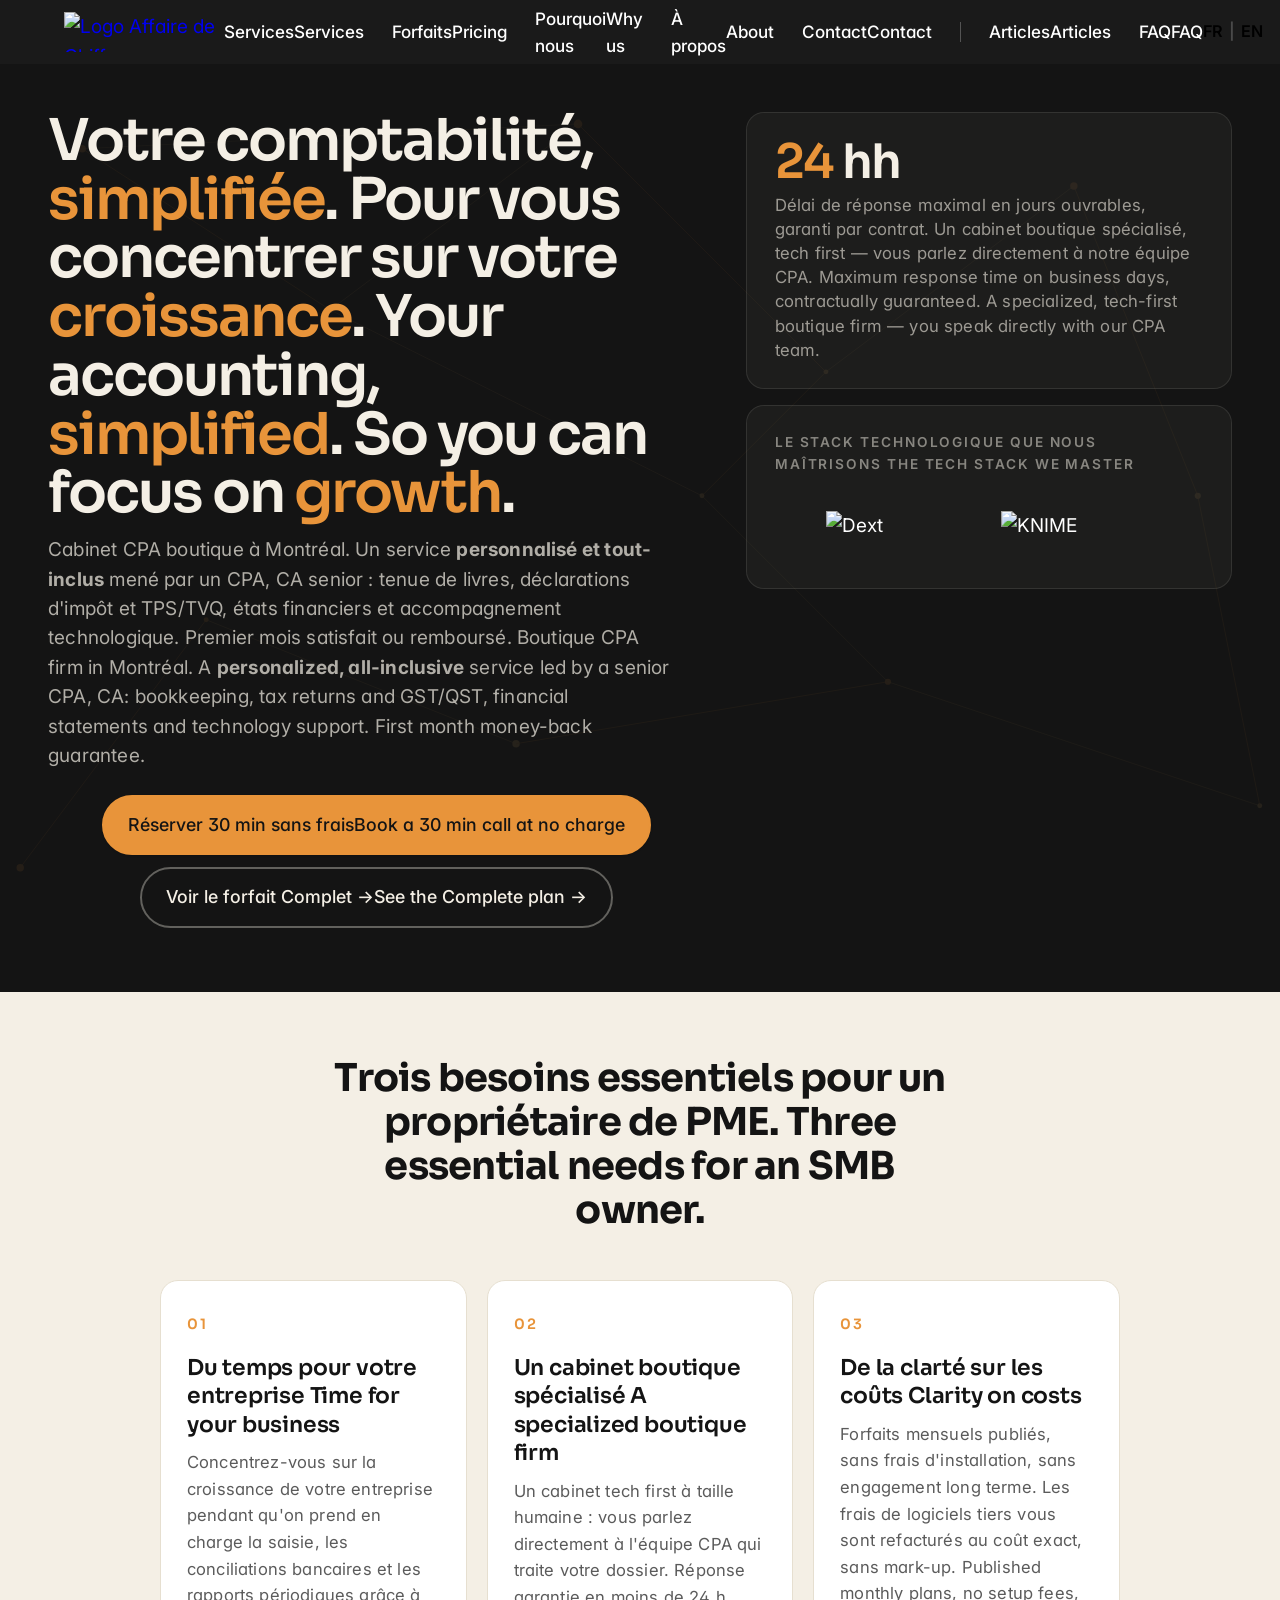
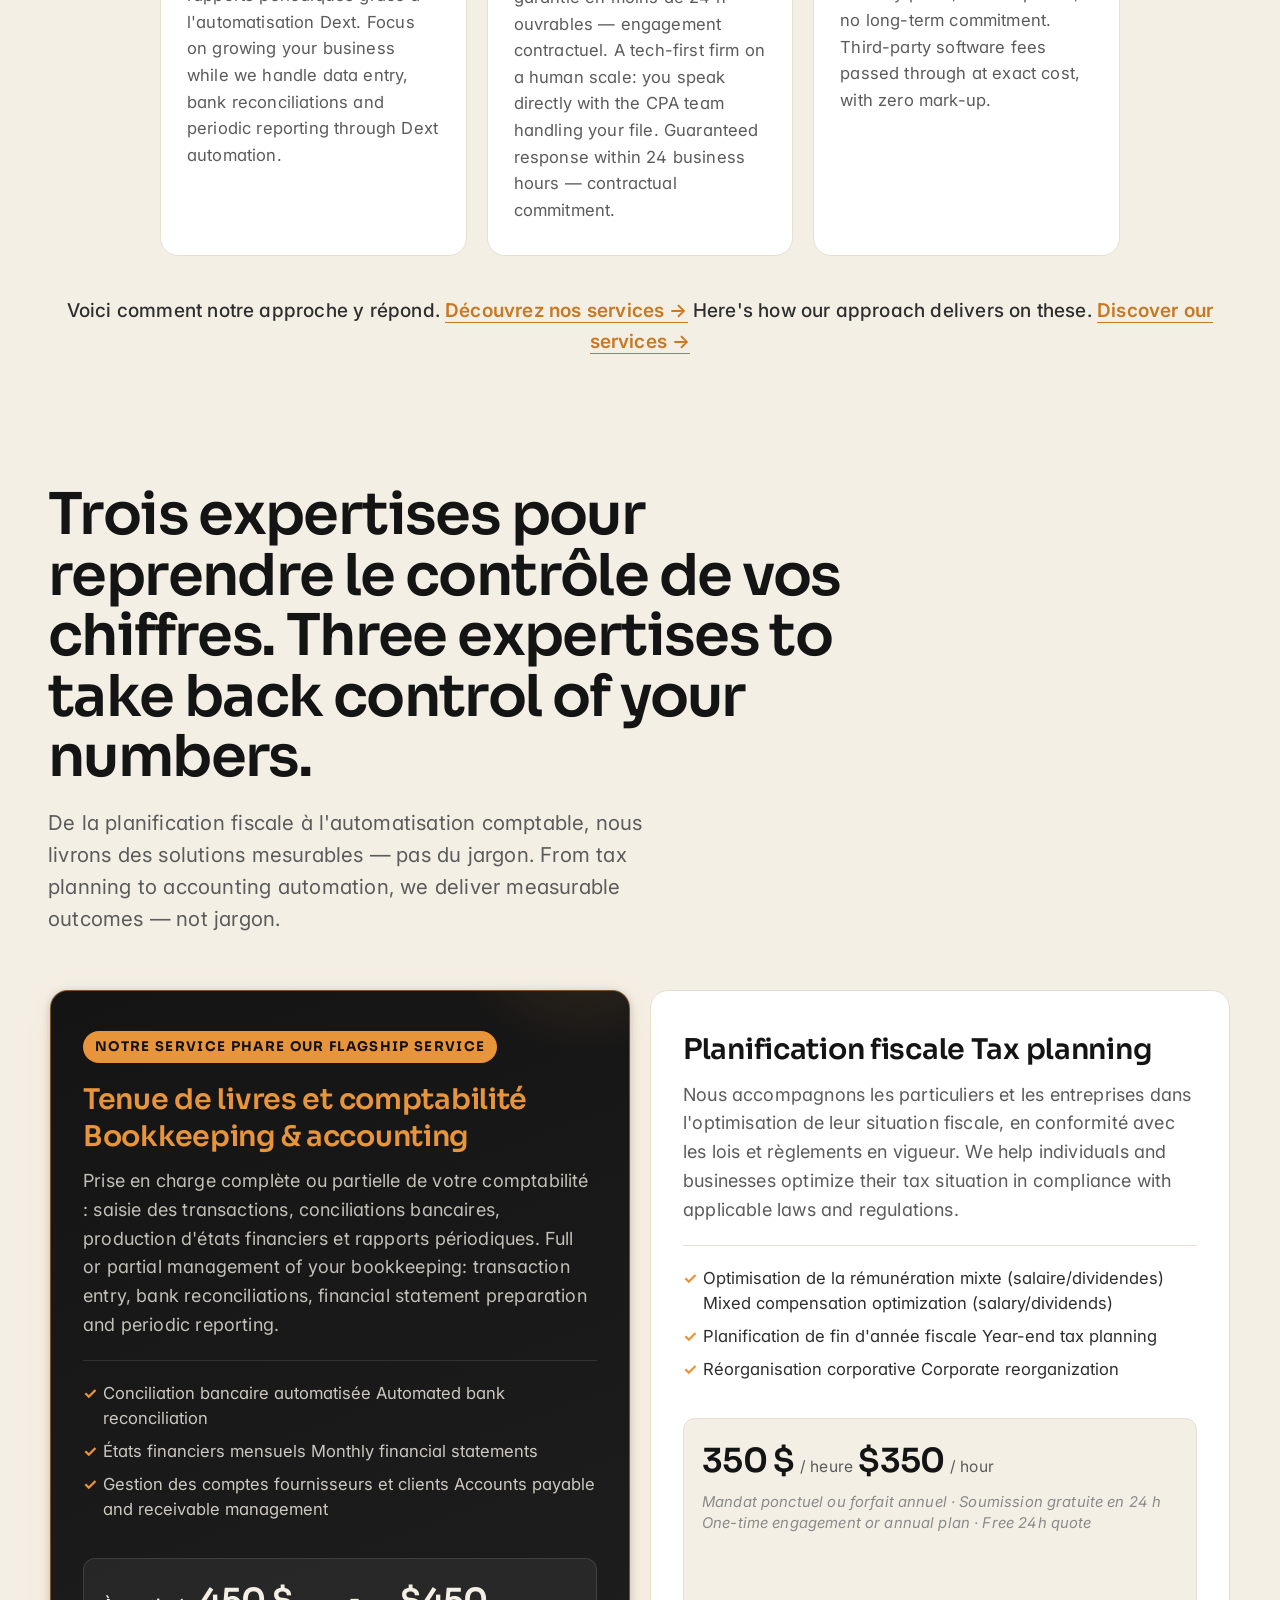
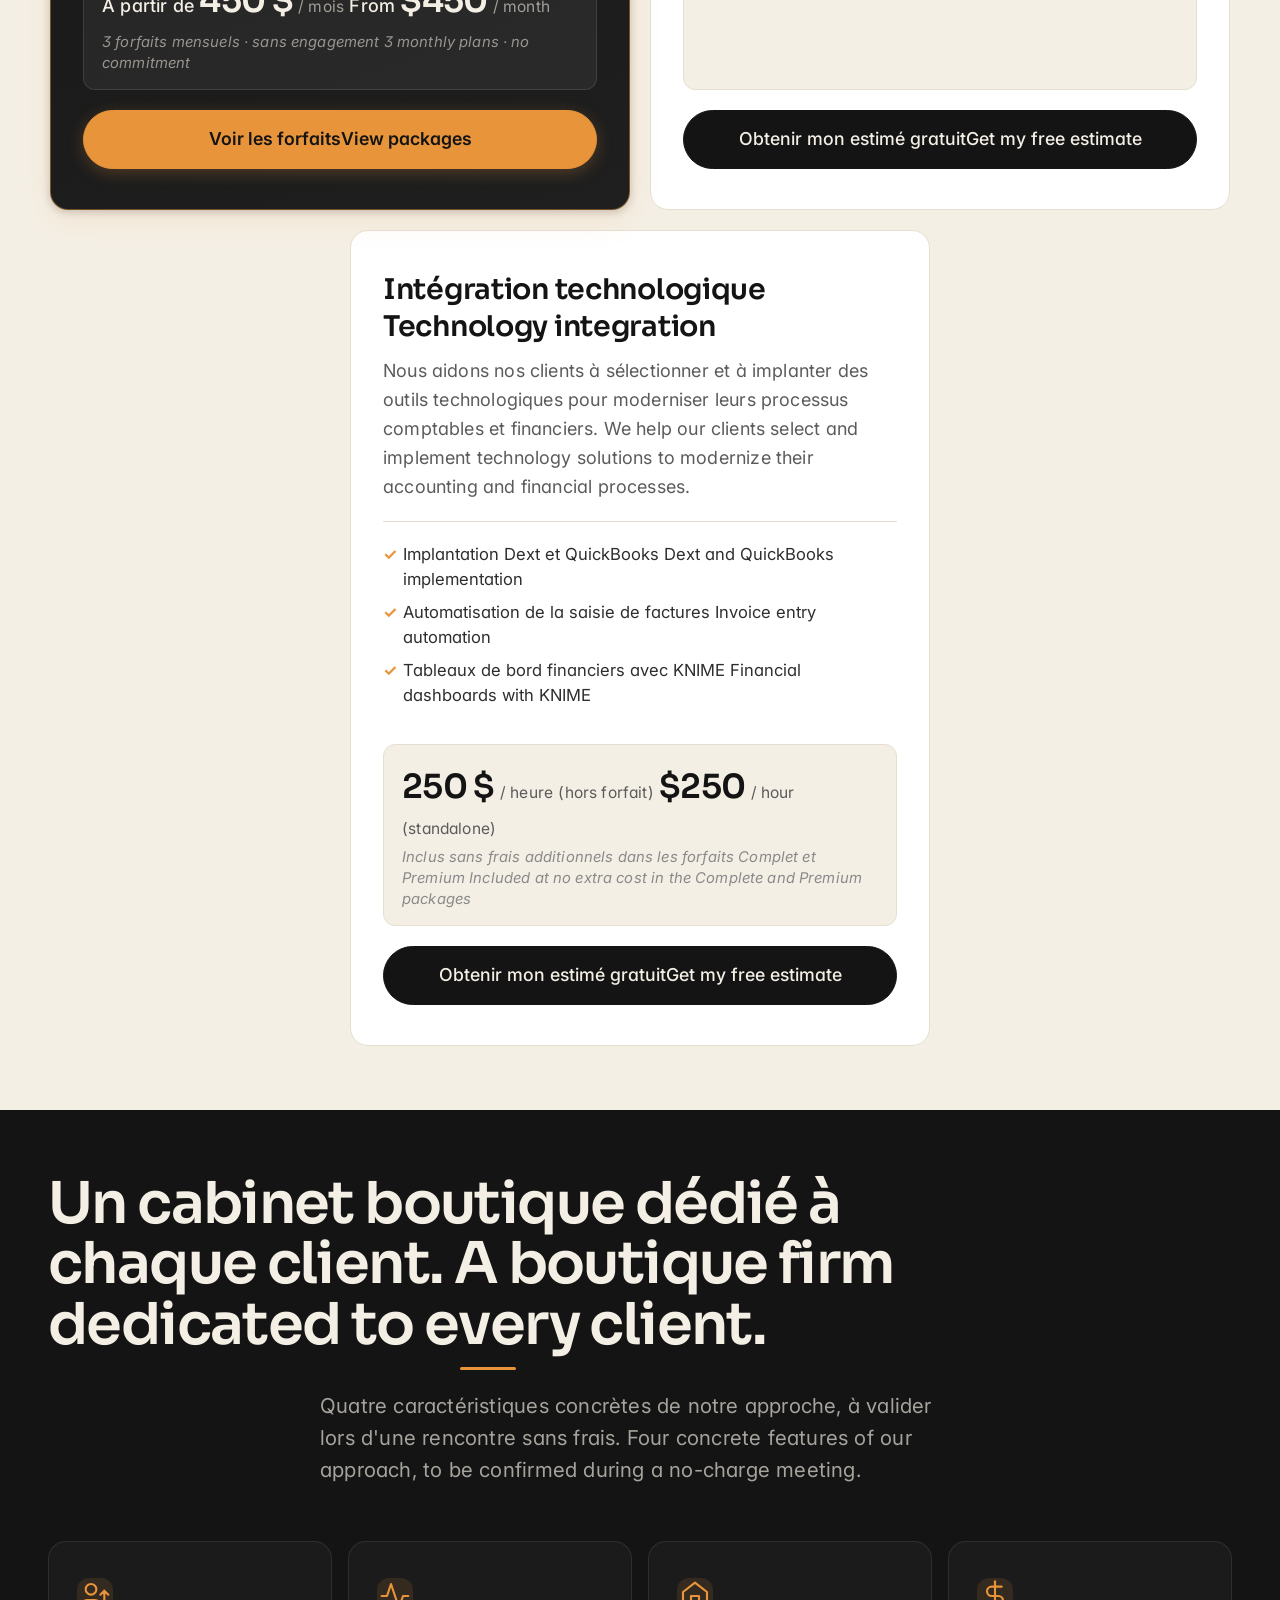
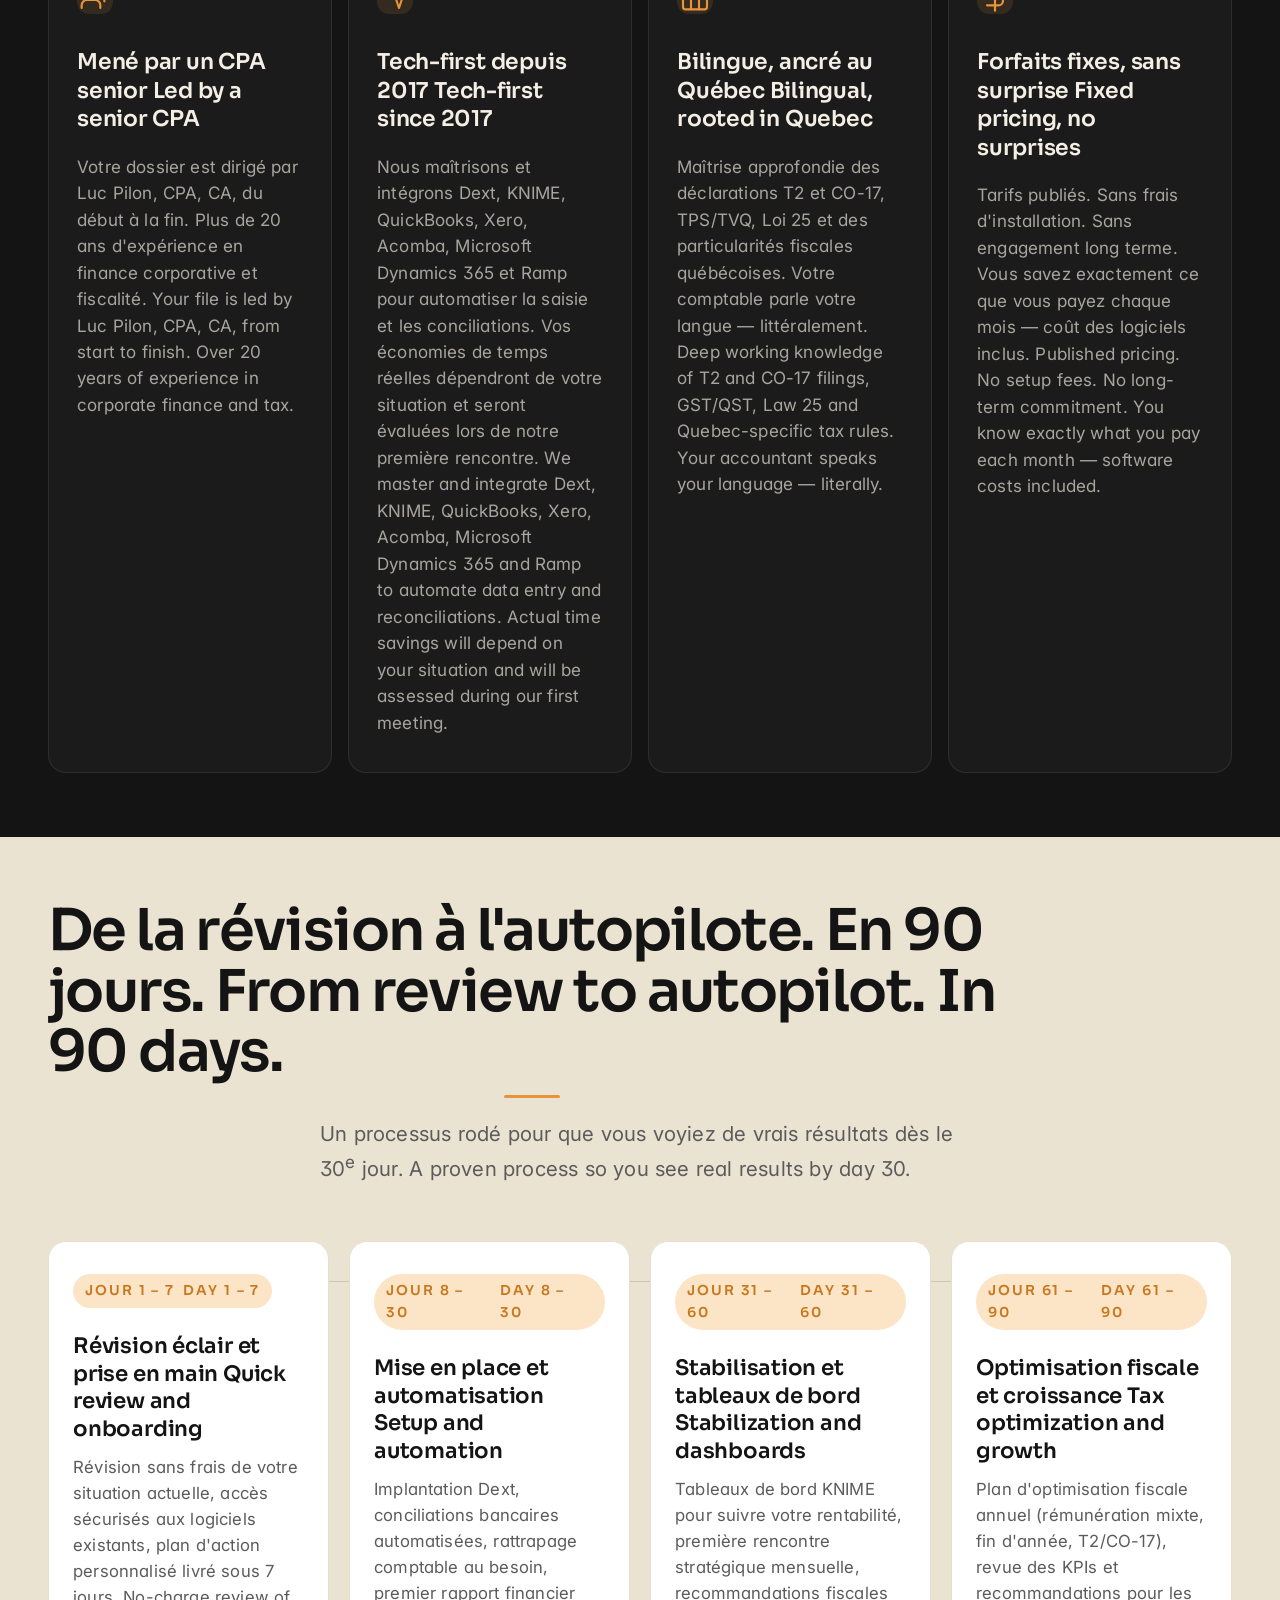
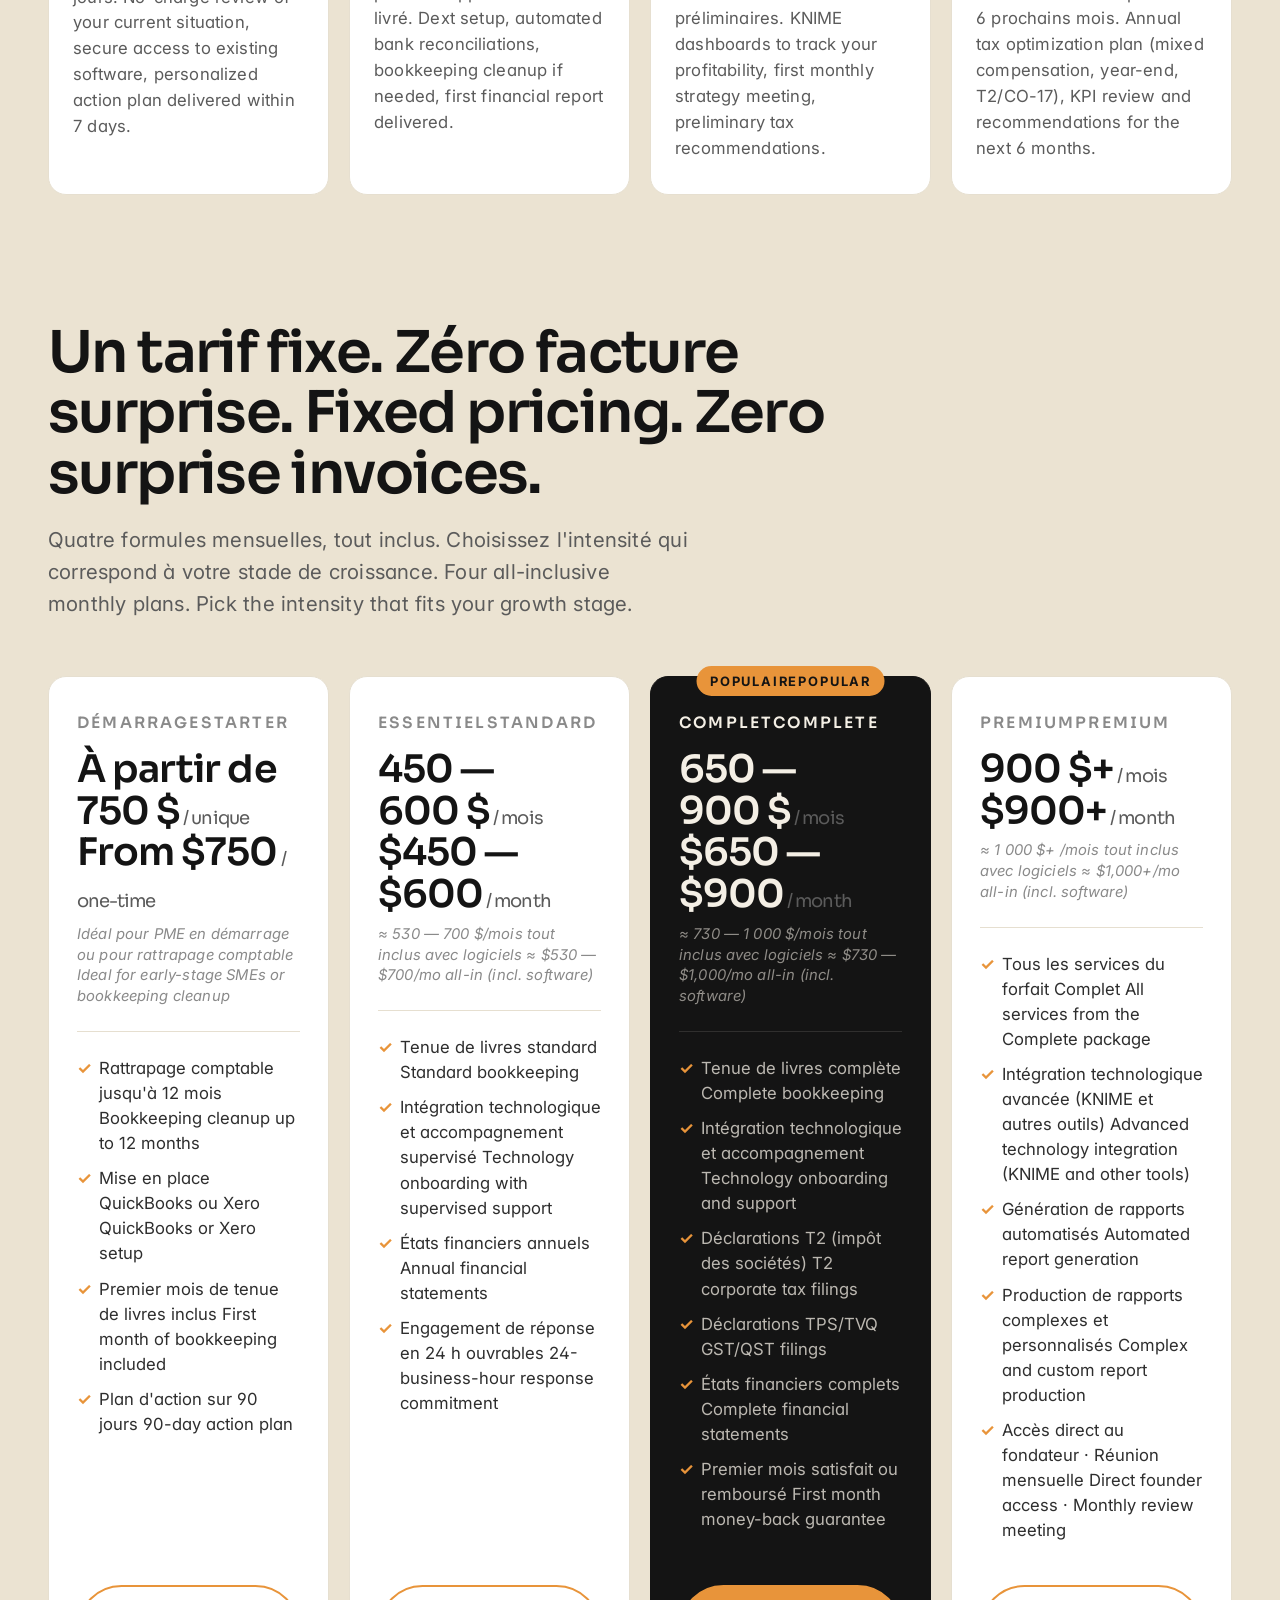
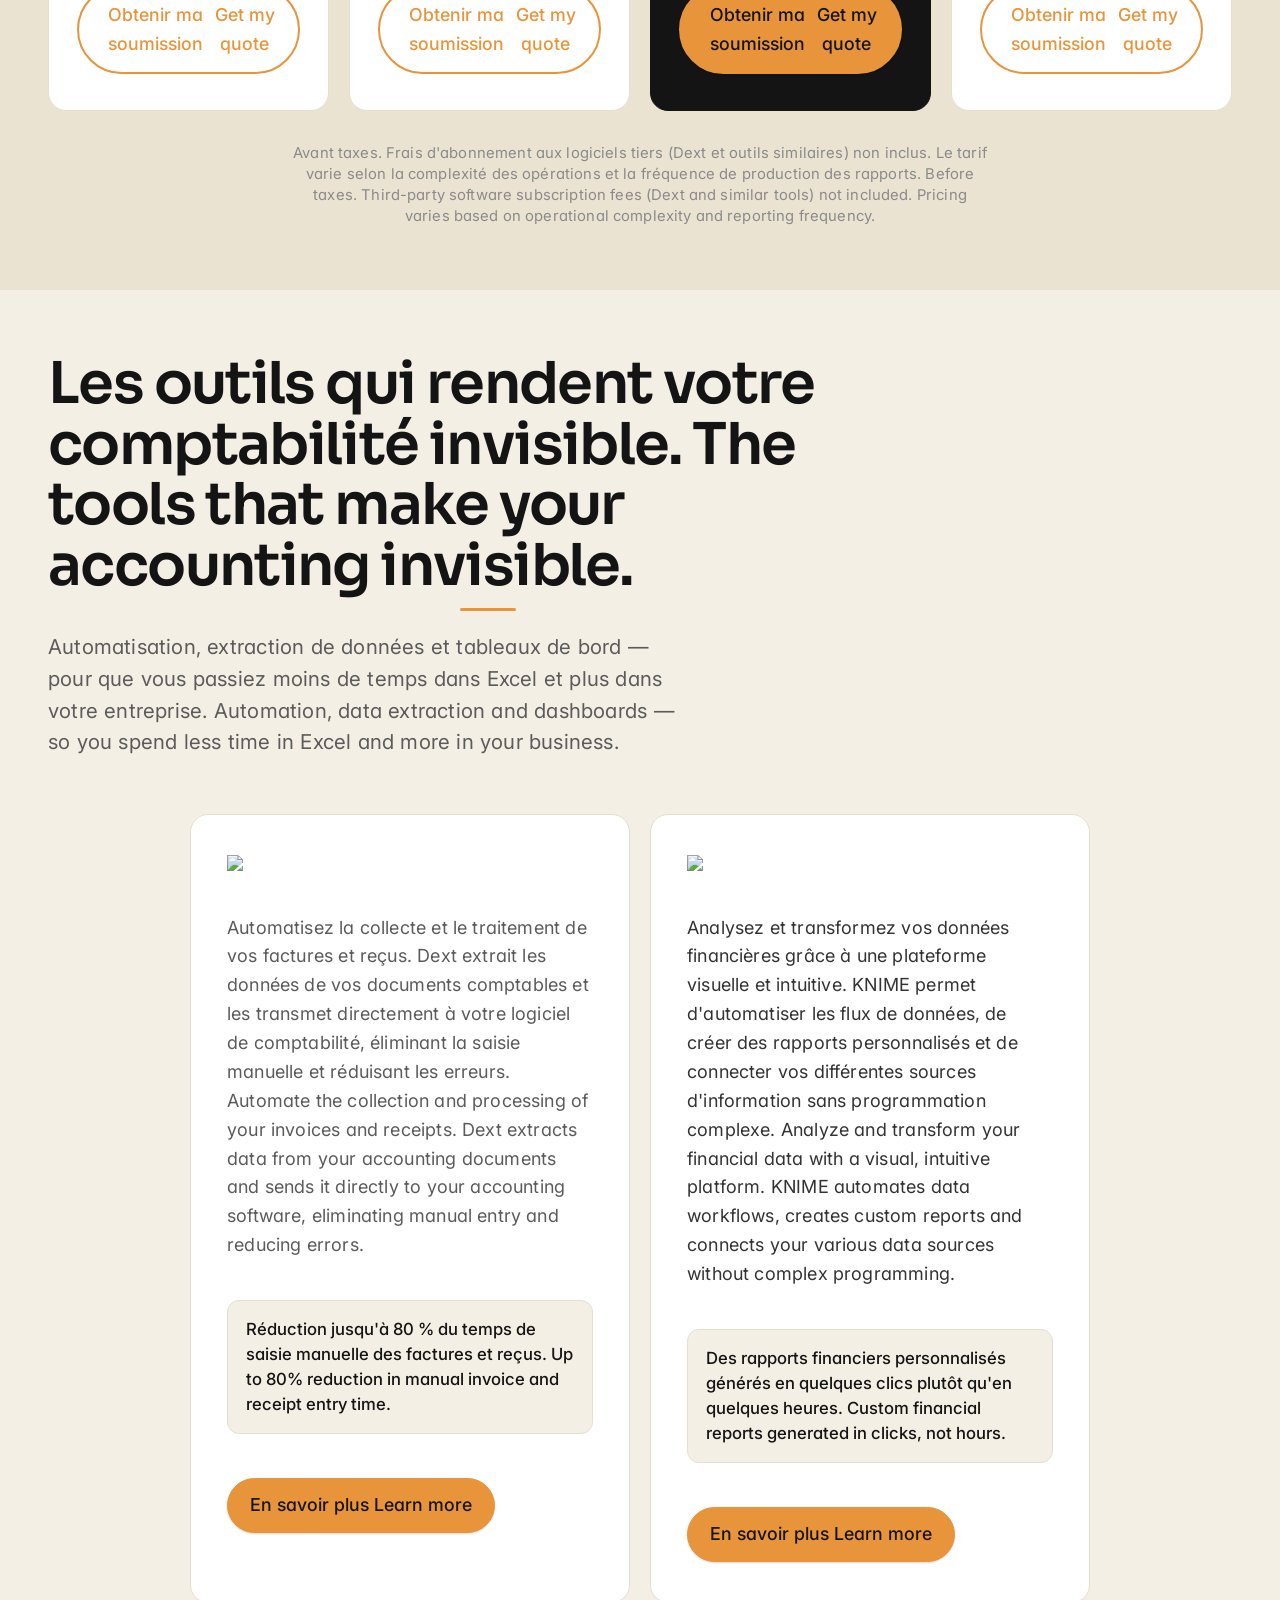
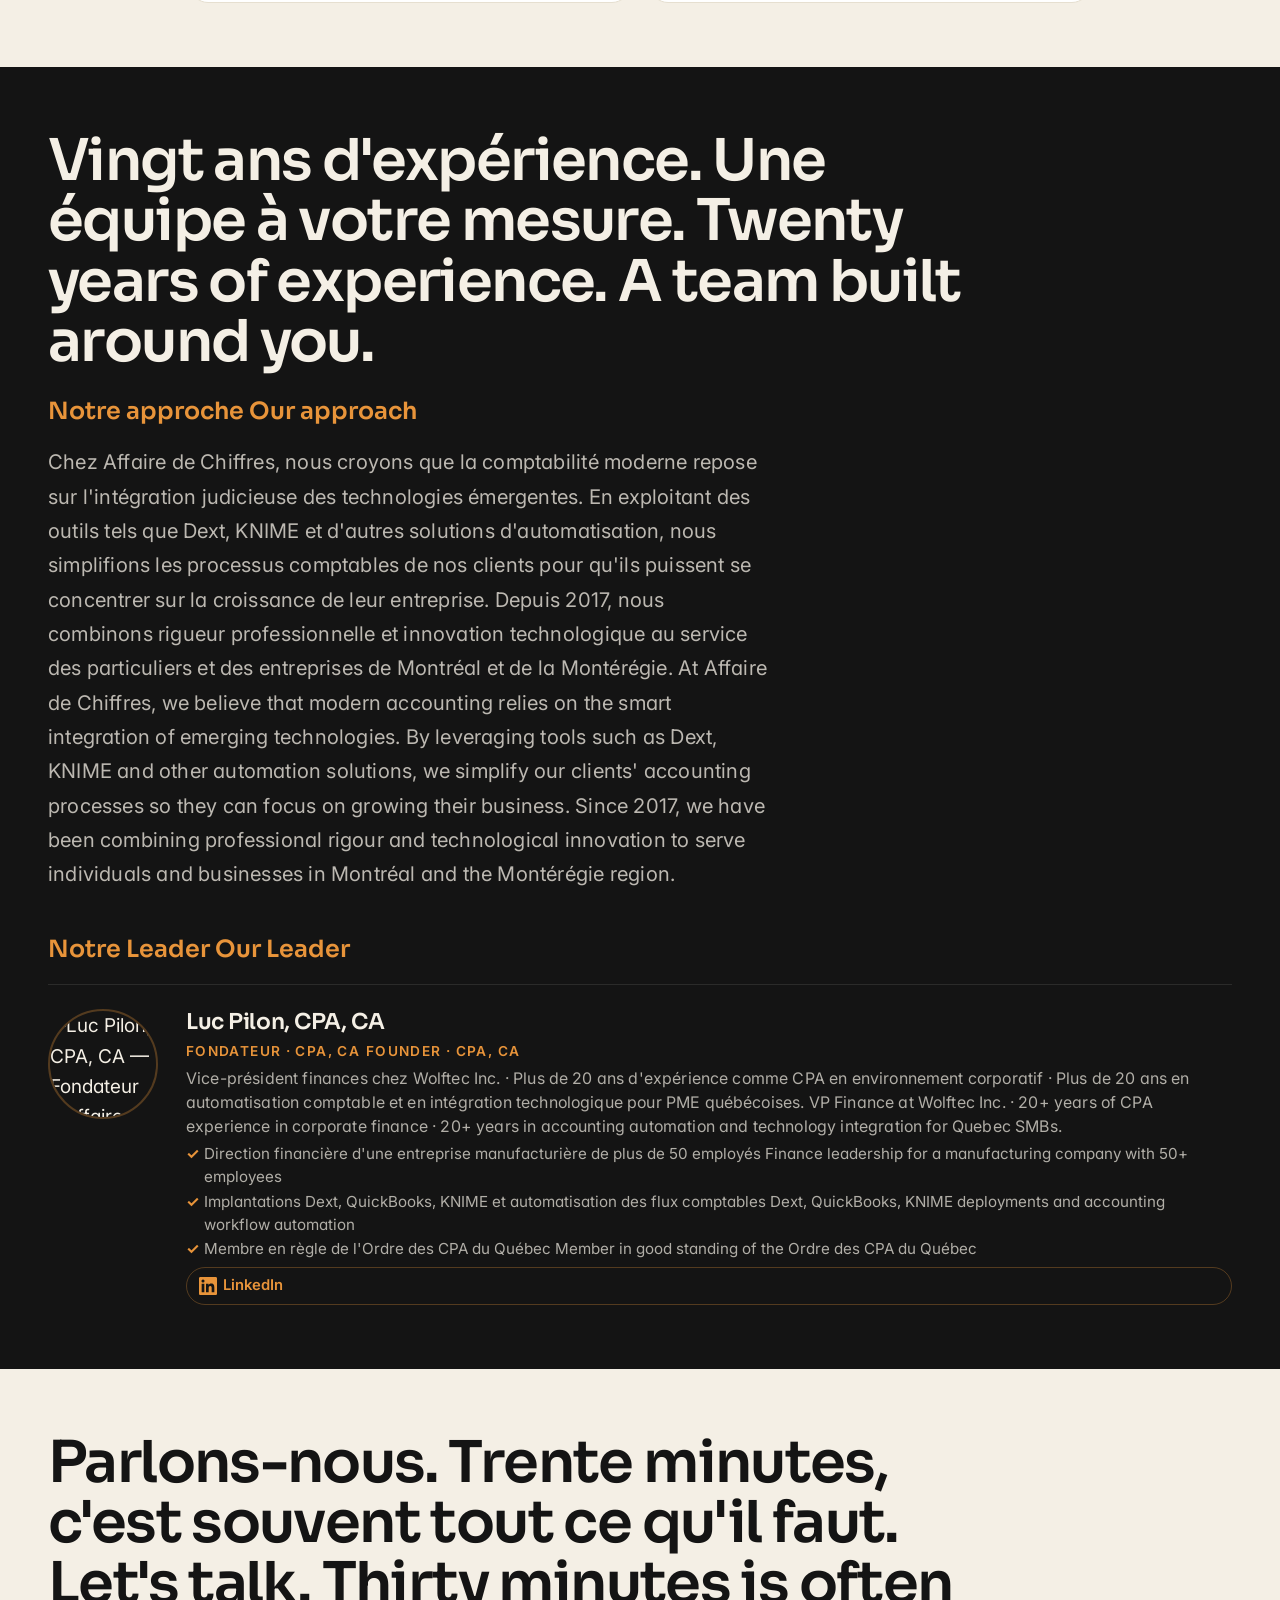
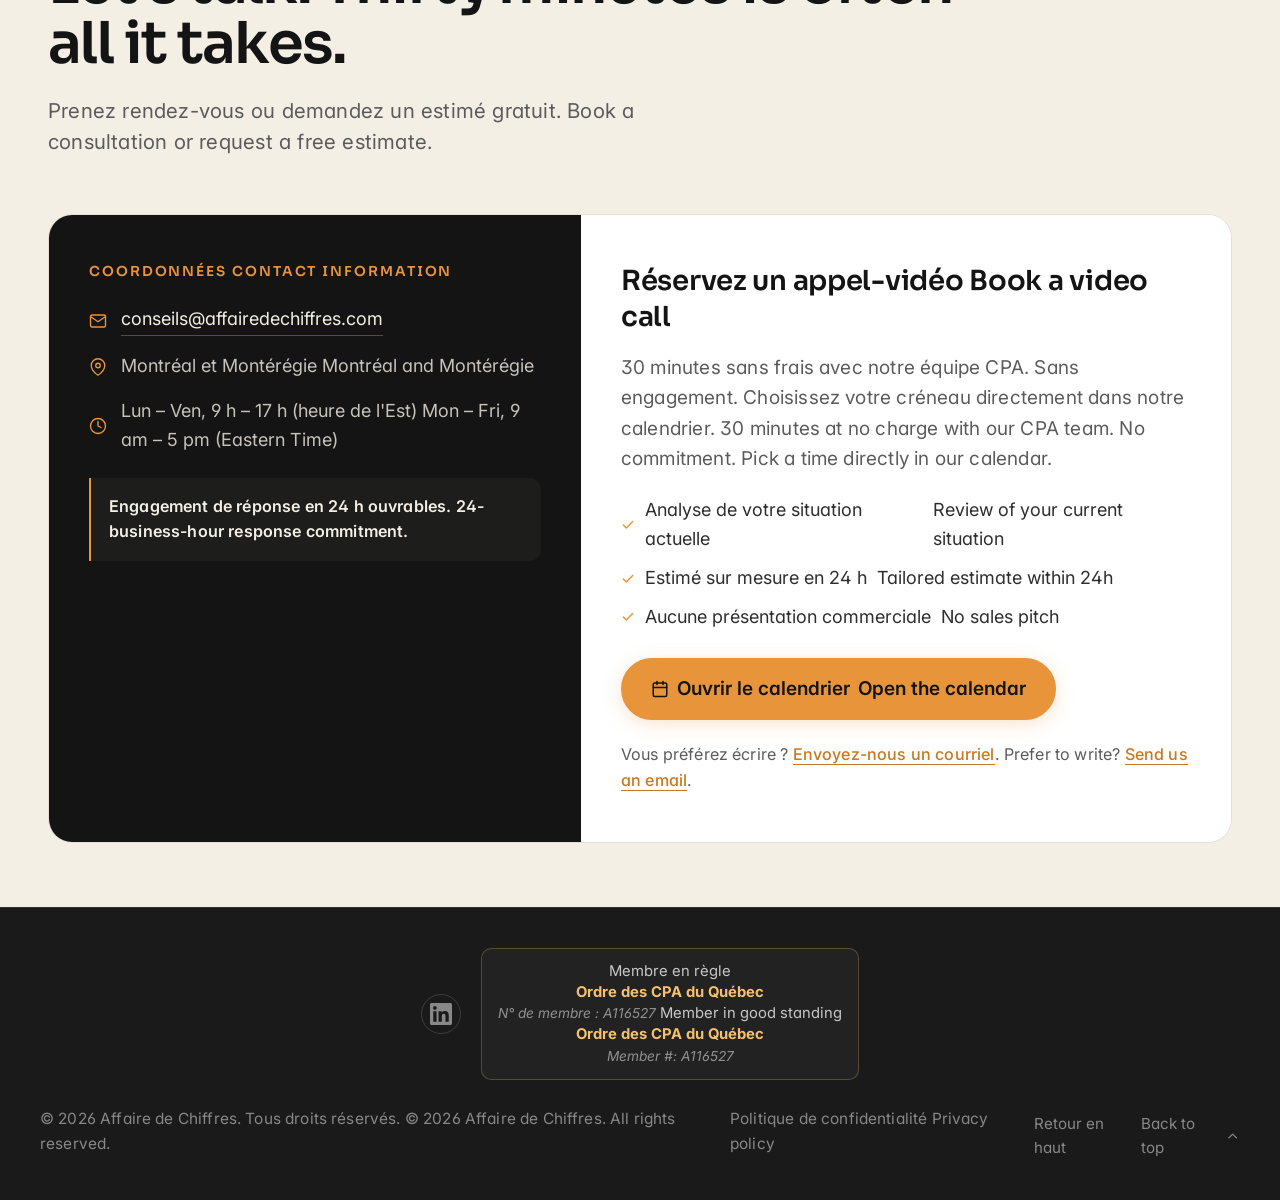
==== commit 35e8bdfc: "v93 - SEO: retrait de la page Plus d'info (noindex + redirection accueil, liens nav supprimes) Co-Au" ====
--- a/index.html
+++ b/index.html
@@ -116,11 +116,6 @@
         <li role="none" class="nav-item-externe">
           <a href="faq.html" role="menuitem" aria-label="FAQ">
             <span data-lang="fr">FAQ</span><span data-lang="en">FAQ</span>
-          </a>
-        </li>
-        <li role="none" class="nav-item-externe">
-          <a href="plus-info.html" role="menuitem" aria-label="Plus d'info">
-            <span data-lang="fr">Plus d'info</span><span data-lang="en">More info</span>
           </a>
         </li>
       </ul>
--- a/styles.css
+++ b/styles.css
@@ -0,0 +1,5209 @@
+/* ============================================
+   VARIABLES CSS — Palette de couleurs
+   Modifier ici pour changer les couleurs partout.
+   ============================================ */
+:root {
+  --couleur-charbon: #1A1A1A;
+  --couleur-ambre: #E8943A;
+  --couleur-ambre-fonce: #D07A28;
+  --couleur-or-doux: #F5C16C;
+  --couleur-creme: #F9F6F0;
+  --couleur-blanc: #FFFFFF;
+  --couleur-gris: #4A4A4A;
+  --couleur-texte: #333333;
+
+  /* Hauteur de la barre de navigation (utilisée pour le décalage des sections) */
+  --hauteur-nav: 64px;
+
+  /* Padding vertical des sections (responsive) */
+  --section-py: clamp(60px, 7vw, 90px);
+
+  /* ============================================
+     DESIGN SYSTEM V2 — RAMP-INSPIRED TOKENS
+     Warm cream + near-black + subtle lines.
+     Prefix `--v2-` to avoid conflicts with legacy tokens.
+     ============================================ */
+  --v2-ink:          #141414;            /* primary text / dark bg */
+  --v2-ink-2:        #2E2E2E;            /* body text */
+  --v2-ink-3:        #5B5B5B;            /* muted body */
+  --v2-ink-4:        #8A8A8A;            /* subtle labels */
+  --v2-cream:        #F4EFE5;            /* warm page bg */
+  --v2-cream-2:      #EBE3D2;            /* deeper cream card */
+  --v2-cream-3:      #E2D8C1;            /* deepest cream */
+  --v2-surface:      #FFFFFF;            /* white card */
+  --v2-line:         #E6DFD0;            /* subtle 1px border */
+  --v2-line-strong:  #D0C6AF;            /* stronger divider */
+  --v2-accent:       #E8943A;            /* amber — unchanged */
+  --v2-accent-dark:  #C87820;            /* darker amber for text on cream */
+  --v2-accent-soft:  #FBE5C6;            /* pastel amber pill bg */
+  --v2-accent-ink:   #8C4A0B;            /* readable amber ink on soft */
+  --v2-success:      #1F6B48;            /* garanties/oui */
+  --v2-success-soft: #DBEFE2;
+
+  /* Radii */
+  --v2-radius-xs: 8px;
+  --v2-radius-sm: 12px;
+  --v2-radius:    18px;
+  --v2-radius-lg: 24px;
+  --v2-radius-xl: 32px;
+  --v2-radius-pill: 999px;
+
+  /* Restrained shadows (Ramp uses almost none) */
+  --v2-shadow-xs: 0 1px 2px rgba(20,20,20,0.04);
+  --v2-shadow-sm: 0 2px 6px rgba(20,20,20,0.05);
+  --v2-shadow:    0 6px 24px rgba(20,20,20,0.07);
+
+  /* Typography scale — big display */
+  --v2-display-1: clamp(2.25rem, 4.5vw, 3.5rem);     /* hero h1 */
+  --v2-display-2: clamp(2rem, 4.5vw, 3.5rem);       /* section h2 */
+  --v2-display-3: clamp(1.5rem, 3vw, 2.125rem);     /* card h3 */
+  --v2-text-lg:   1.125rem;
+  --v2-text-base: 1rem;
+  --v2-text-sm:   0.875rem;
+  --v2-text-xs:   0.75rem;
+
+  /* Spacing */
+  --v2-section-py: clamp(40px, 5vw, 64px);
+  --v2-container-x: clamp(20px, 5vw, 48px);
+  --v2-container-max: 1200px;
+  --v2-gap-xs: 12px;
+  --v2-gap-sm: 16px;
+  --v2-gap:    24px;
+  --v2-gap-lg: 40px;
+  --v2-gap-xl: 64px;
+}
+
+/* ============================================
+   RÉINITIALISATION ET BASE
+   ============================================ */
+*,
+*::before,
+*::after {
+  margin: 0;
+  padding: 0;
+  box-sizing: border-box;
+}
+
+html {
+  scroll-behavior: smooth;
+  scroll-padding-top: var(--hauteur-nav);
+  overflow-x: hidden;
+}
+
+/* Desktop base font-size bump (+2px) — scales all rem units proportionally */
+@media (min-width: 900px) {
+  html { font-size: 18px; }
+}
+
+img {
+  max-width: 100%;
+  height: auto;
+}
+
+body {
+  font-family: 'Inter', 'Segoe UI', system-ui, -apple-system, sans-serif;
+  color: var(--couleur-texte);
+  line-height: 1.6;
+}
+
+/* Transition douce au changement de langue */
+#contenu-principal {
+  transition: opacity 0.2s ease;
+}
+
+/* ============================================
+   TYPOGRAPHIE — Hiérarchie et espacement
+   Police display Sora pour les titres principaux
+   ============================================ */
+h1, h2 {
+  font-family: 'Sora', 'Inter', sans-serif;
+}
+
+h1 {
+  letter-spacing: -0.02em;
+  line-height: 1.2;
+}
+
+h2 {
+  letter-spacing: -0.01em;
+  line-height: 1.2;
+}
+
+h3 {
+  letter-spacing: normal;
+  line-height: 1.3;
+}
+
+p {
+  letter-spacing: 0.01em;
+}
+
+/* ============================================
+   LIEN D'ACCÈS RAPIDE (Skip Link)
+   ============================================ */
+.skip-link {
+  position: absolute;
+  top: -100%;
+  left: 16px;
+  z-index: 9999;
+  background-color: var(--couleur-ambre);
+  color: var(--couleur-charbon);
+  padding: 12px 24px;
+  border-radius: 0 0 8px 8px;
+  font-weight: 600;
+  font-size: 0.9rem;
+  text-decoration: none;
+  transition: top 0.2s ease;
+}
+
+.skip-link:focus {
+  top: 0;
+}
+
+/* ============================================
+   BARRE DE NAVIGATION FIXE
+   ============================================ */
+.nav-header {
+  position: fixed;
+  top: 0;
+  left: 0;
+  width: 100%;
+  height: var(--hauteur-nav);
+  background-color: var(--couleur-charbon);
+  z-index: 1000;
+  transition: box-shadow 0.3s ease;
+}
+
+.nav-header.nav-scrolled {
+  box-shadow: 0 2px 12px rgba(0, 0, 0, 0.4);
+}
+
+.nav-container {
+  display: flex;
+  align-items: center;
+  justify-content: space-between;
+  height: 100%;
+  max-width: 1200px;
+  margin: 0 auto;
+  padding: 0 24px;
+}
+
+/* Logo */
+.nav-logo {
+  display: flex;
+  align-items: center;
+  text-decoration: none;
+  z-index: 1010;
+}
+
+.nav-logo-img {
+  height: 32px;
+  width: auto;
+  transition: opacity 0.3s ease;
+}
+
+.nav-logo:hover .nav-logo-img {
+  opacity: 0.8;
+}
+
+/* Liens de navigation — mobile overlay par défaut */
+.nav-links {
+  position: fixed;
+  top: 0;
+  left: 0;
+  width: 100%;
+  height: 100vh;
+  background-color: rgba(26, 26, 26, 0.97);
+  display: flex;
+  flex-direction: column;
+  align-items: center;
+  justify-content: center;
+  list-style: none;
+  gap: 40px;
+  opacity: 0;
+  visibility: hidden;
+  transition: opacity 0.3s ease, visibility 0.3s ease;
+  z-index: 1005;
+}
+
+.nav-links.menu-ouvert {
+  opacity: 1;
+  visibility: visible;
+}
+
+.nav-links a {
+  color: var(--couleur-blanc);
+  text-decoration: none;
+  font-size: 1.5rem;
+  font-weight: 600;
+  transition: color 0.3s ease;
+  min-height: 44px;
+  display: flex;
+  align-items: center;
+}
+
+.nav-links a:hover {
+  color: var(--couleur-ambre);
+}
+
+.nav-links a.nav-lien-actif {
+  color: var(--couleur-ambre);
+}
+
+/* Séparateur entre les liens internes et le lien externe (Articles) */
+.nav-separateur {
+  width: 40px;
+  height: 1px;
+  background-color: rgba(255, 255, 255, 0.2);
+  list-style: none;
+}
+
+/* Groupe droite : langue + hamburger */
+.nav-droite {
+  display: flex;
+  align-items: center;
+  gap: 16px;
+  z-index: 1010;
+}
+
+/* Sélecteur de langue */
+.nav-langue {
+  display: flex;
+  align-items: center;
+  gap: 6px;
+  font-size: 0.85rem;
+  font-weight: 600;
+}
+
+.btn-langue {
+  background: none;
+  border: none;
+  padding: 8px 4px;
+  min-width: 44px;
+  min-height: 44px;
+  display: inline-flex;
+  align-items: center;
+  justify-content: center;
+  font-family: inherit;
+  font-size: inherit;
+  font-weight: inherit;
+  line-height: inherit;
+  transition: color 0.2s;
+}
+
+.btn-langue-active {
+  color: var(--couleur-ambre);
+  cursor: default;
+}
+
+.btn-langue-inactive {
+  color: var(--couleur-blanc);
+  opacity: 0.6;
+  cursor: pointer;
+}
+
+.btn-langue-inactive:hover {
+  opacity: 1;
+  color: var(--couleur-or-doux);
+}
+
+.langue-separateur {
+  color: var(--couleur-gris);
+}
+
+/* ============================================
+   BOUTON HAMBURGER (masqué sur desktop)
+   ============================================ */
+.hamburger {
+  display: flex;
+  flex-direction: column;
+  justify-content: center;
+  align-items: center;
+  gap: 5px;
+  width: 44px;
+  height: 44px;
+  background: none;
+  border: none;
+  cursor: pointer;
+  padding: 4px;
+  z-index: 1010;
+}
+
+.hamburger-barre {
+  display: block;
+  width: 24px;
+  height: 2px;
+  background-color: var(--couleur-blanc);
+  border-radius: 2px;
+  transition: transform 0.3s ease, opacity 0.3s ease;
+  transform-origin: center;
+}
+
+.hamburger.ouvert .hamburger-barre:nth-child(1) {
+  transform: translateY(7px) rotate(45deg);
+}
+
+.hamburger.ouvert .hamburger-barre:nth-child(2) {
+  opacity: 0;
+}
+
+.hamburger.ouvert .hamburger-barre:nth-child(3) {
+  transform: translateY(-7px) rotate(-45deg);
+}
+
+/* ============================================
+   SECTIONS — Styles communs
+   ============================================ */
+.section {
+  min-height: 100vh;
+  display: flex;
+  align-items: center;
+  justify-content: center;
+  padding: var(--hauteur-nav) 16px 0;
+  scroll-margin-top: var(--hauteur-nav);
+}
+
+.section-contenu {
+  max-width: 800px;
+  width: 100%;
+  text-align: center;
+}
+
+/* h2 de section — style unifié avec accent ambre (taille augmentée ~18%) */
+.section h1,
+.section h2 {
+  margin-bottom: 12px;
+  font-weight: 600;
+}
+
+.section h2 {
+  font-size: clamp(1.8rem, 3.5vw, 2.6rem);
+}
+
+/* h2 sur fond clair → charbon */
+.section-services h2,
+.section-a-propos h2,
+.section-temoignages h2 {
+  color: var(--couleur-charbon);
+}
+
+/* h2 sur fond foncé → or doux */
+.section-accueil h2,
+.section-contact h2 {
+  color: var(--couleur-or-doux);
+}
+
+/* Accent ambre sous les h2 de section */
+.section-services h2::after,
+.section-a-propos h2::after,
+.section-contact h2::after,
+.section-temoignages h2::after {
+  content: '';
+  display: block;
+  width: 56px;
+  height: 3px;
+  background-color: var(--couleur-ambre);
+  margin: 12px auto 0;
+  border-radius: 2px;
+}
+
+/* ============================================
+   BOUTONS — Style unifié
+   ============================================ */
+.btn {
+  display: inline-flex;
+  align-items: center;
+  justify-content: center;
+  padding: 12px 28px;
+  min-height: 44px;
+  border-radius: 8px;
+  font-family: inherit;
+  font-size: 0.9375rem;
+  font-weight: 500;
+  text-decoration: none;
+  text-align: center;
+  cursor: pointer;
+  transition: all 0.3s ease;
+}
+
+.btn:focus-visible {
+  outline: 2px solid var(--couleur-ambre);
+  outline-offset: 2px;
+}
+
+/* Bouton primaire — fond ambre, texte charbon (contraste WCAG AA 6:1+) */
+.btn-primaire {
+  background-color: var(--couleur-ambre);
+  color: var(--couleur-charbon);
+  border: 2px solid var(--couleur-ambre);
+}
+
+.btn-primaire:hover {
+  background-color: var(--couleur-ambre-fonce);
+  border-color: var(--couleur-ambre-fonce);
+  color: var(--couleur-charbon);
+  transform: translateY(-1px);
+  box-shadow: 0 4px 12px rgba(232, 148, 58, 0.3);
+}
+
+/* Bouton secondaire — bordure blanche, fond transparent */
+.btn-secondaire {
+  background-color: transparent;
+  color: var(--couleur-blanc);
+  border: 2px solid var(--couleur-blanc);
+}
+
+.btn-secondaire:hover {
+  background-color: var(--couleur-ambre);
+  border-color: var(--couleur-ambre);
+  color: var(--couleur-charbon);
+  transform: translateY(-1px);
+  box-shadow: 0 4px 12px rgba(232, 148, 58, 0.3);
+}
+
+/* Bouton outline ambre (cartes de services) */
+.btn-carte-outline {
+  background-color: transparent;
+  color: var(--couleur-ambre);
+  border: 2px solid var(--couleur-ambre);
+  width: 100%;
+  padding: 12px 20px;
+}
+
+.btn-carte-outline:hover {
+  background-color: var(--couleur-ambre);
+  color: var(--couleur-charbon);
+  transform: translateY(-1px);
+  box-shadow: 0 4px 12px rgba(232, 148, 58, 0.3);
+}
+
+/* Bouton plein (carte tenue de livres) */
+.btn-carte-plein {
+  width: 100%;
+  padding: 12px 20px;
+}
+
+/* Bouton d'envoi du formulaire */
+.btn-envoyer {
+  width: 100%;
+  padding: 14px 32px;
+  font-size: 1rem;
+  margin-top: 8px;
+}
+
+/* ============================================
+   HERO — Section Accueil
+   ============================================ */
+.section-accueil {
+  min-height: 100vh;
+  padding-top: var(--hauteur-nav);
+  background-color: var(--couleur-charbon);
+  color: var(--couleur-blanc);
+  background-image: radial-gradient(
+    ellipse at 50% 40%,
+    rgba(232, 148, 58, 0.04) 0%,
+    transparent 70%
+  );
+  position: relative;
+  overflow: hidden;
+}
+
+/* SVG réseau/nodes en arrière-plan du hero */
+.hero-network-bg {
+  position: absolute;
+  top: 0;
+  left: 0;
+  width: 100%;
+  height: 100%;
+  opacity: 0.12;
+  pointer-events: none;
+  z-index: 0;
+}
+
+.hero-network-group {
+  animation: network-pulse 8s ease-in-out infinite alternate;
+}
+
+@keyframes network-pulse {
+  0% { opacity: 0.6; }
+  50% { opacity: 1; }
+  100% { opacity: 0.6; }
+}
+
+.hero-network-bg circle {
+  animation: node-glow 4s ease-in-out infinite alternate;
+}
+
+.hero-network-bg circle:nth-child(even) {
+  animation-delay: 2s;
+}
+
+@keyframes node-glow {
+  0% { r: 2; }
+  100% { r: 4; }
+}
+
+.hero-contenu {
+  display: flex;
+  flex-direction: column;
+  align-items: center;
+  gap: 20px;
+  position: relative;
+  z-index: 1;
+}
+
+.hero-logo {
+  max-width: 280px;
+  height: auto;
+  animation: hero-apparition 0.8s ease-out both;
+}
+
+.hero-titre {
+  color: var(--couleur-or-doux);
+  font-size: clamp(1.8rem, 4vw, 2.8rem);
+  font-weight: 700;
+}
+
+.hero-sous-titre {
+  color: #B0B0B0;
+  font-size: clamp(0.9rem, 1.8vw, 1.1rem);
+  font-weight: 300;
+  max-width: 620px;
+  line-height: 1.7;
+}
+
+.hero-description {
+  color: #B0B0B0;
+  font-size: clamp(0.9rem, 1.5vw, 1rem);
+  max-width: 600px;
+  line-height: 1.7;
+}
+
+.hero-boutons {
+  display: flex;
+  flex-direction: column;
+  align-items: center;
+  gap: 12px;
+  margin-top: 12px;
+  width: 100%;
+}
+
+.hero-boutons .btn {
+  width: 100%;
+  max-width: 300px;
+}
+
+/* Animations séquentielles du hero */
+@keyframes hero-apparition {
+  from {
+    opacity: 0;
+    transform: translateY(24px);
+  }
+  to {
+    opacity: 1;
+    transform: translateY(0);
+  }
+}
+
+.hero-anim {
+  animation: hero-apparition 0.7s ease-out both;
+}
+
+/* Indicateur de scroll */
+.hero-scroll-indicateur {
+  position: absolute;
+  bottom: 32px;
+  left: 50%;
+  transform: translateX(-50%);
+  display: flex;
+  align-items: center;
+  justify-content: center;
+  text-decoration: none;
+  animation: hero-apparition 0.7s ease-out 1.2s both;
+  z-index: 1;
+}
+
+.hero-chevron {
+  display: block;
+  width: 20px;
+  height: 20px;
+  border-right: 2px solid var(--couleur-blanc);
+  border-bottom: 2px solid var(--couleur-blanc);
+  transform: rotate(45deg);
+  opacity: 0.5;
+  animation: chevron-rebond 2s ease-in-out infinite;
+}
+
+.hero-scroll-indicateur:hover .hero-chevron {
+  opacity: 1;
+  border-color: var(--couleur-ambre);
+}
+
+@keyframes chevron-rebond {
+  0%, 100% {
+    transform: rotate(45deg) translateY(0);
+  }
+  50% {
+    transform: rotate(45deg) translateY(8px);
+  }
+}
+
+/* ============================================
+   BANDEAU CHIFFRES CLÉS
+   ============================================ */
+.section-chiffres {
+  background-color: #222222;
+  color: var(--couleur-blanc);
+  min-height: auto;
+  padding: 60px 16px;
+}
+
+.chiffres-contenu {
+  max-width: 1000px;
+}
+
+.chiffres-grille {
+  display: grid;
+  grid-template-columns: repeat(2, 1fr);
+  gap: 32px;
+}
+
+.chiffre-item {
+  display: flex;
+  flex-direction: column;
+  align-items: center;
+  gap: 8px;
+  text-align: center;
+}
+
+.chiffre-icone {
+  width: 36px;
+  height: 36px;
+  color: var(--couleur-ambre);
+  margin-bottom: 4px;
+}
+
+.chiffre-valeur {
+  font-family: 'Sora', 'Inter', sans-serif;
+  font-size: clamp(1.6rem, 3vw, 2.2rem);
+  font-weight: 700;
+  color: var(--couleur-or-doux);
+  line-height: 1.2;
+}
+
+.chiffre-texte {
+  font-size: clamp(1rem, 2vw, 1.3rem);
+}
+
+.chiffre-label {
+  font-size: 0.85rem;
+  color: #B0B0B0;
+  text-transform: uppercase;
+  letter-spacing: 0.08em;
+  font-weight: 500;
+}
+
+/* ============================================
+   SERVICES — Section
+   ============================================ */
+.section-services {
+  background-color: var(--couleur-blanc);
+  color: var(--couleur-texte);
+  min-height: auto;
+  padding-top: var(--section-py);
+  padding-bottom: var(--section-py);
+}
+
+.services-contenu {
+  max-width: 960px;
+}
+
+.services-sous-titre {
+  color: var(--couleur-gris);
+  font-size: 1.05rem;
+  margin-bottom: 32px;
+}
+
+/* Grille des cartes — mobile : 1 colonne */
+.services-grille {
+  display: grid;
+  grid-template-columns: 1fr;
+  gap: 16px;
+  text-align: left;
+}
+
+.carte-service {
+  background-color: var(--couleur-creme);
+  border: 1px solid rgba(0, 0, 0, 0.06);
+  border-radius: 12px;
+  padding: 24px 20px;
+  display: flex;
+  flex-direction: column;
+  transition: transform 0.3s ease, box-shadow 0.3s ease;
+}
+
+.carte-service:hover {
+  transform: translateY(-4px);
+  box-shadow: 0 12px 32px rgba(0, 0, 0, 0.1);
+}
+
+.carte-icone {
+  font-size: 36px;
+  line-height: 1;
+  margin-bottom: 16px;
+}
+
+.carte-titre {
+  font-size: 1.15rem;
+  font-weight: 600;
+  color: var(--couleur-charbon);
+  margin-bottom: 12px;
+}
+
+.carte-description {
+  font-size: 0.9rem;
+  color: var(--couleur-gris);
+  line-height: 1.6;
+  margin-bottom: 16px;
+}
+
+/* Cas d'usage sous les cartes de services */
+.carte-cas-usage {
+  list-style: none;
+  margin-bottom: 20px;
+  padding: 0;
+}
+
+.carte-cas-usage li {
+  position: relative;
+  padding-left: 16px;
+  font-size: 0.8rem;
+  color: var(--couleur-gris);
+  line-height: 1.5;
+  margin-bottom: 4px;
+}
+
+.carte-cas-usage li::before {
+  content: '';
+  position: absolute;
+  left: 0;
+  top: 7px;
+  width: 5px;
+  height: 5px;
+  border-radius: 50%;
+  background-color: var(--couleur-ambre);
+}
+
+.carte-tarif {
+  margin-bottom: 20px;
+  flex-grow: 1;
+}
+
+.tarif-sur-demande {
+  font-size: 0.8rem;
+  font-style: italic;
+  color: var(--couleur-gris);
+}
+
+.tarif-prix {
+  font-size: 1.3rem;
+  font-weight: 700;
+  color: var(--couleur-ambre);
+  margin-bottom: 8px;
+}
+
+.tarif-exclusions {
+  font-size: 0.75rem;
+  color: var(--couleur-gris);
+  line-height: 1.4;
+}
+
+/* ============================================
+   FORFAITS — Section
+   ============================================ */
+.section-forfaits {
+  background-color: var(--couleur-creme);
+  color: var(--couleur-texte);
+}
+
+.forfaits-sous-titre {
+  color: var(--couleur-gris);
+  font-size: 1.05rem;
+  margin-bottom: 32px;
+}
+
+.forfaits-grille {
+  display: grid;
+  grid-template-columns: 1fr;
+  gap: 24px;
+  text-align: left;
+  margin-bottom: 32px;
+}
+
+.carte-forfait {
+  background-color: var(--couleur-blanc);
+  border: 1px solid rgba(0, 0, 0, 0.06);
+  border-radius: 12px;
+  padding: 32px 24px;
+  display: flex;
+  flex-direction: column;
+  position: relative;
+  transition: transform 0.3s ease, box-shadow 0.3s ease;
+}
+
+.carte-forfait:hover {
+  transform: translateY(-4px);
+  box-shadow: 0 12px 32px rgba(0, 0, 0, 0.1);
+}
+
+.carte-forfait-vedette {
+  border: 2px solid var(--couleur-ambre);
+}
+
+.forfait-badge {
+  position: absolute;
+  top: -13px;
+  left: 50%;
+  transform: translateX(-50%);
+  background-color: var(--couleur-ambre);
+  color: var(--couleur-charbon);
+  font-size: 0.75rem;
+  font-weight: 700;
+  text-transform: uppercase;
+  letter-spacing: 0.08em;
+  padding: 4px 16px;
+  border-radius: 20px;
+}
+
+.forfait-entete {
+  margin-bottom: 24px;
+}
+
+.forfait-nom {
+  font-size: 1.3rem;
+  font-weight: 700;
+  color: var(--couleur-charbon);
+  margin-bottom: 8px;
+}
+
+.forfait-prix {
+  font-size: 1.3rem;
+  font-weight: 700;
+  color: var(--couleur-ambre);
+}
+
+.forfait-liste {
+  list-style: none;
+  margin-bottom: 24px;
+  flex-grow: 1;
+}
+
+.forfait-liste li {
+  position: relative;
+  padding-left: 20px;
+  font-size: 0.9rem;
+  color: var(--couleur-gris);
+  line-height: 1.6;
+  margin-bottom: 8px;
+}
+
+.forfait-liste li::before {
+  content: "";
+  position: absolute;
+  left: 0;
+  top: 8px;
+  width: 8px;
+  height: 8px;
+  border-radius: 50%;
+  background-color: var(--couleur-ambre);
+}
+
+.forfaits-exclusions {
+  font-size: 0.75rem;
+  color: var(--couleur-gris);
+  line-height: 1.4;
+  text-align: center;
+  max-width: 700px;
+  margin: 0 auto;
+}
+
+/* ============================================
+   À PROPOS — Section
+   ============================================ */
+.section-a-propos {
+  background-color: var(--couleur-creme);
+  color: var(--couleur-texte);
+  min-height: auto;
+  padding-top: var(--section-py);
+  padding-bottom: var(--section-py);
+}
+
+.apropos-contenu {
+  max-width: 960px;
+}
+
+.apropos-sous-titre {
+  font-size: 1.35rem;
+  font-weight: 600;
+  color: var(--couleur-charbon);
+  margin-bottom: 20px;
+}
+
+.apropos-philosophie {
+  max-width: 90%;
+  margin: 0 auto;
+}
+
+.apropos-texte {
+  color: var(--couleur-gris);
+  font-size: 0.95rem;
+  line-height: 1.7;
+}
+
+.apropos-separateur {
+  border: none;
+  width: 56px;
+  height: 3px;
+  background-color: var(--couleur-ambre);
+  margin: 28px auto;
+  border-radius: 2px;
+}
+
+/* Grille des profils — mobile : 1 colonne */
+.equipe-grille {
+  display: grid;
+  grid-template-columns: 1fr;
+  gap: 24px;
+  margin-top: 8px;
+  justify-items: center;
+}
+
+.equipe-grille .carte-profil {
+  max-width: 480px;
+  width: 100%;
+}
+
+.carte-profil {
+  background-color: var(--couleur-blanc);
+  border-radius: 12px;
+  padding: 36px 28px;
+  box-shadow: 0 2px 12px rgba(0, 0, 0, 0.06);
+  text-align: center;
+  display: flex;
+  flex-direction: column;
+  align-items: center;
+}
+
+/* Photo de profil — cadre plus généreux (pas petit cercle) */
+.photo-profil-wrapper {
+  position: relative;
+  width: 180px;
+  height: 180px;
+  margin-bottom: 24px;
+  border-radius: 16px;
+  overflow: hidden;
+  border: 3px solid var(--couleur-ambre);
+}
+
+.photo-profil {
+  width: 100%;
+  height: 100%;
+  object-fit: cover;
+  transition: transform 0.4s ease;
+}
+
+.photo-profil-wrapper:hover .photo-profil {
+  transform: scale(1.05);
+}
+
+.photo-overlay {
+  position: absolute;
+  inset: 0;
+  background: rgba(26, 26, 26, 0.7);
+  display: flex;
+  align-items: center;
+  justify-content: center;
+  opacity: 0;
+  transition: opacity 0.3s ease;
+}
+
+.photo-profil-wrapper:hover .photo-overlay {
+  opacity: 1;
+}
+
+.overlay-lien {
+  color: var(--couleur-blanc);
+  font-size: 0.8rem;
+  text-decoration: none;
+  padding: 8px 12px;
+  border: 1px solid var(--couleur-ambre);
+  border-radius: 6px;
+  transition: background 0.2s;
+}
+
+.overlay-lien:hover {
+  background: var(--couleur-ambre);
+  color: var(--couleur-charbon);
+}
+
+.photo-placeholder {
+  background-color: #D0D0D0;
+  display: flex;
+  align-items: center;
+  justify-content: center;
+}
+
+.photo-initiales {
+  color: var(--couleur-blanc);
+  font-size: 2.25rem;
+  font-weight: 500;
+  line-height: 1;
+}
+
+.profil-nom {
+  font-size: 1.2rem;
+  font-weight: 700;
+  color: var(--couleur-charbon);
+  margin-bottom: 6px;
+}
+
+.profil-role {
+  color: var(--couleur-ambre);
+  font-size: 0.9rem;
+  font-weight: 500;
+  margin-bottom: 4px;
+}
+
+.profil-etudes {
+  color: var(--couleur-gris);
+  font-size: 0.75rem;
+  font-style: italic;
+  margin-bottom: 4px;
+}
+
+.profil-description {
+  color: var(--couleur-gris);
+  font-size: 0.875rem;
+  line-height: 1.6;
+  margin-top: 12px;
+}
+
+.profil-linkedin {
+  display: inline-flex;
+  align-items: center;
+  gap: 6px;
+  margin-top: 16px;
+  color: var(--couleur-ambre);
+  text-decoration: none;
+  font-size: 0.85rem;
+  font-weight: 500;
+  transition: color 0.2s;
+}
+
+.profil-linkedin:hover {
+  color: var(--couleur-ambre-fonce);
+}
+
+.profil-linkedin svg {
+  width: 18px;
+  height: 18px;
+}
+
+/* ============================================
+   CONTACT — Section
+   ============================================ */
+.section-contact {
+  background-color: var(--couleur-charbon);
+  color: var(--couleur-blanc);
+  min-height: auto;
+  padding-top: var(--section-py);
+  padding-bottom: var(--section-py);
+}
+
+.contact-contenu {
+  max-width: 960px;
+}
+
+.contact-sous-titre {
+  color: #B0B0B0;
+  font-size: 1.05rem;
+  margin-bottom: 48px;
+}
+
+.contact-grille {
+  display: grid;
+  grid-template-columns: 1fr;
+  gap: 32px;
+  text-align: left;
+}
+
+.contact-infos-titre {
+  font-size: 1.2rem;
+  font-weight: 600;
+  color: var(--couleur-blanc);
+  margin-bottom: 24px;
+}
+
+.contact-liste {
+  list-style: none;
+  display: flex;
+  flex-direction: column;
+  gap: 16px;
+  margin-bottom: 24px;
+}
+
+.contact-liste li {
+  display: flex;
+  align-items: flex-start;
+  gap: 10px;
+  color: #B0B0B0;
+  font-size: 0.9rem;
+}
+
+.contact-icone {
+  font-size: 1.1rem;
+  flex-shrink: 0;
+  margin-top: 1px;
+}
+
+.contact-lien {
+  color: var(--couleur-blanc);
+  text-decoration: none;
+  transition: color 0.2s;
+}
+
+.contact-lien:hover {
+  color: var(--couleur-ambre);
+}
+
+.contact-note {
+  color: #808080;
+  font-size: 0.75rem;
+  line-height: 1.5;
+  margin-top: 16px;
+}
+
+/* Formulaire */
+.champ-groupe {
+  margin-bottom: 18px;
+}
+
+.champ-groupe label {
+  display: block;
+  color: var(--couleur-blanc);
+  font-size: 0.875rem;
+  font-weight: 500;
+  margin-bottom: 6px;
+}
+
+.champ-groupe input[type="text"],
+.champ-groupe input[type="email"],
+.champ-groupe input[type="tel"],
+.champ-groupe select,
+.champ-groupe textarea {
+  width: 100%;
+  background-color: #2A2A2A;
+  border: 1px solid #3A3A3A;
+  border-radius: 8px;
+  color: var(--couleur-blanc);
+  padding: 12px;
+  font-family: inherit;
+  font-size: 1rem;
+  line-height: 1.5;
+  min-height: 44px;
+  -webkit-appearance: none;
+  -moz-appearance: none;
+  transition: border-color 0.2s, box-shadow 0.2s;
+}
+
+.champ-groupe input:focus,
+.champ-groupe select:focus,
+.champ-groupe textarea:focus {
+  outline: none;
+  border-color: var(--couleur-ambre);
+  box-shadow: 0 0 0 2px rgba(232, 148, 58, 0.2);
+}
+
+.champ-groupe textarea {
+  resize: vertical;
+  min-height: 100px;
+}
+
+.champ-groupe select {
+  appearance: none;
+  background-image: url("data:image/svg+xml,%3Csvg xmlns='http://www.w3.org/2000/svg' width='12' height='8'%3E%3Cpath d='M1 1l5 5 5-5' stroke='%23B0B0B0' stroke-width='1.5' fill='none'/%3E%3C/svg%3E");
+  background-repeat: no-repeat;
+  background-position: right 12px center;
+  padding-right: 36px;
+  cursor: pointer;
+}
+
+.champ-groupe select option {
+  background-color: #2A2A2A;
+  color: var(--couleur-blanc);
+}
+
+/* Case de consentement (Loi 25) */
+.champ-consentement {
+  margin-top: 24px;
+  margin-bottom: 24px;
+}
+
+.consentement-label {
+  display: flex;
+  align-items: flex-start;
+  gap: 10px;
+  cursor: pointer;
+}
+
+.consentement-label input[type="checkbox"] {
+  width: 18px;
+  height: 18px;
+  flex-shrink: 0;
+  margin-top: 2px;
+  accent-color: var(--couleur-ambre);
+  cursor: pointer;
+}
+
+.consentement-texte {
+  color: #B0B0B0;
+  font-size: 0.8rem;
+  line-height: 1.5;
+  font-weight: 400;
+}
+
+.lien-politique {
+  color: var(--couleur-ambre);
+  text-decoration: underline;
+  text-underline-offset: 2px;
+  transition: color 0.2s;
+}
+
+.lien-politique:hover {
+  color: var(--couleur-or-doux);
+}
+
+/* Erreurs de validation inline */
+.champ-erreur {
+  display: none;
+  color: #f87171;
+  font-size: 0.78rem;
+  margin-top: 5px;
+  line-height: 1.4;
+}
+
+.champ-erreur.visible {
+  display: block;
+}
+
+.champ-invalide {
+  border-color: #ef4444 !important;
+  box-shadow: 0 0 0 2px rgba(239, 68, 68, 0.2) !important;
+}
+
+.champs-obligatoires {
+  color: #808080;
+  font-size: 0.75rem;
+  margin-top: 12px;
+  text-align: center;
+}
+
+/* Messages de confirmation / erreur du formulaire */
+.form-message {
+  margin-top: 16px;
+  padding: 14px 18px;
+  border-radius: 8px;
+  font-size: 0.9rem;
+  line-height: 1.5;
+  text-align: center;
+  display: none;
+}
+
+.form-message-succes,
+.form-message-erreur,
+.form-message-envoi {
+  display: block;
+}
+
+.form-message-succes {
+  background-color: rgba(34, 197, 94, 0.15);
+  color: #4ade80;
+  border: 1px solid rgba(34, 197, 94, 0.3);
+}
+
+.form-message-erreur {
+  background-color: rgba(239, 68, 68, 0.15);
+  color: #f87171;
+  border: 1px solid rgba(239, 68, 68, 0.3);
+}
+
+.form-message-envoi {
+  background-color: rgba(232, 148, 58, 0.15);
+  color: var(--couleur-or-doux);
+  border: 1px solid rgba(232, 148, 58, 0.3);
+}
+
+/* ============================================
+   MODALE — Politique de confidentialité
+   ============================================ */
+.modale-overlay {
+  position: fixed;
+  inset: 0;
+  background-color: rgba(0, 0, 0, 0.7);
+  z-index: 2000;
+  display: flex;
+  align-items: center;
+  justify-content: center;
+  padding: 12px;
+  opacity: 0;
+  visibility: hidden;
+  transition: opacity 0.3s ease, visibility 0.3s ease;
+}
+
+.modale-overlay.modale-visible {
+  opacity: 1;
+  visibility: visible;
+}
+
+.modale-contenu {
+  background-color: var(--couleur-blanc);
+  color: var(--couleur-texte);
+  border-radius: 12px;
+  max-width: 700px;
+  width: 95%;
+  max-height: 90vh;
+  overflow-y: auto;
+  -webkit-overflow-scrolling: touch;
+  padding: 28px 20px;
+  position: relative;
+}
+
+.modale-fermer {
+  position: absolute;
+  top: 12px;
+  right: 16px;
+  background: none;
+  border: none;
+  font-size: 2rem;
+  color: var(--couleur-gris);
+  cursor: pointer;
+  line-height: 1;
+  transition: color 0.2s;
+}
+
+.modale-fermer:hover {
+  color: var(--couleur-charbon);
+}
+
+.politique-texte h2 {
+  font-size: 1.5rem;
+  font-weight: 700;
+  color: var(--couleur-charbon);
+  margin-bottom: 8px;
+}
+
+.politique-date {
+  color: var(--couleur-gris);
+  font-size: 0.85rem;
+  font-style: italic;
+  margin-bottom: 24px;
+}
+
+.politique-texte h3 {
+  font-size: 1rem;
+  font-weight: 600;
+  color: var(--couleur-charbon);
+  margin-top: 20px;
+  margin-bottom: 8px;
+}
+
+.politique-texte p {
+  font-size: 0.9rem;
+  line-height: 1.7;
+  color: var(--couleur-gris);
+  margin-bottom: 4px;
+}
+
+.politique-texte a {
+  color: var(--couleur-ambre);
+}
+
+/* ============================================
+   SECTION TÉMOIGNAGES
+   ============================================ */
+.section-temoignages {
+  background-color: var(--couleur-blanc);
+  color: var(--couleur-texte);
+  min-height: auto;
+  padding-top: var(--section-py);
+  padding-bottom: var(--section-py);
+}
+
+.temoignages-contenu {
+  max-width: 1000px;
+}
+
+.temoignages-grille {
+  display: grid;
+  grid-template-columns: 1fr;
+  gap: 24px;
+  margin-top: 48px;
+}
+
+.carte-temoignage {
+  background-color: var(--couleur-blanc);
+  border: 1px solid rgba(0, 0, 0, 0.08);
+  border-radius: 12px;
+  padding: 32px 28px;
+  text-align: left;
+  position: relative;
+  transition: transform 0.3s ease, box-shadow 0.3s ease;
+}
+
+.carte-temoignage:hover {
+  transform: translateY(-3px);
+  box-shadow: 0 8px 24px rgba(0, 0, 0, 0.08);
+}
+
+.temoignage-guillemet {
+  font-family: 'Sora', serif;
+  font-size: 3.5rem;
+  line-height: 1;
+  color: var(--couleur-ambre);
+  opacity: 0.4;
+  display: block;
+  margin-bottom: -8px;
+}
+
+.temoignage-texte {
+  font-size: 0.95rem;
+  color: var(--couleur-gris);
+  line-height: 1.7;
+  font-style: italic;
+  margin-bottom: 20px;
+}
+
+.temoignage-auteur {
+  border-top: 1px solid rgba(0, 0, 0, 0.06);
+  padding-top: 16px;
+}
+
+.temoignage-nom {
+  font-weight: 600;
+  color: var(--couleur-charbon);
+  font-size: 0.9rem;
+}
+
+.temoignage-titre-poste {
+  color: var(--couleur-gris);
+  font-size: 0.8rem;
+  margin-top: 2px;
+}
+
+.temoignage-logo-placeholder {
+  width: 60px;
+  height: 24px;
+  background: rgba(0, 0, 0, 0.04);
+  border-radius: 4px;
+  margin-top: 12px;
+}
+
+/* ============================================
+   PIED DE PAGE
+   ============================================ */
+.footer {
+  background-color: var(--couleur-charbon);
+  color: #888888;
+  padding: 40px 24px;
+  font-size: 0.8125rem;
+  border-top: 1px solid rgba(255, 255, 255, 0.1);
+}
+
+.footer-inner {
+  display: flex;
+  flex-direction: column;
+  align-items: center;
+  gap: 24px;
+  text-align: center;
+  max-width: 1200px;
+  margin: 0 auto;
+}
+
+.footer-top {
+  display: flex;
+  flex-direction: column;
+  align-items: center;
+  gap: 20px;
+}
+
+.footer-social {
+  display: flex;
+  gap: 16px;
+}
+
+.footer-social-lien {
+  color: #888888;
+  transition: color 0.2s;
+  display: flex;
+  align-items: center;
+  justify-content: center;
+  width: 40px;
+  height: 40px;
+  border-radius: 50%;
+  border: 1px solid rgba(255, 255, 255, 0.15);
+  transition: color 0.2s, border-color 0.2s, background 0.2s;
+}
+
+.footer-social-lien:hover {
+  color: var(--couleur-ambre);
+  border-color: var(--couleur-ambre);
+  background: rgba(232, 148, 58, 0.1);
+}
+
+.footer-cpa-badge {
+  display: flex;
+  align-items: center;
+  justify-content: center;
+}
+
+.footer-cpa-img {
+  opacity: 0.7;
+  transition: opacity 0.3s;
+}
+
+.footer-cpa-img:hover {
+  opacity: 1;
+}
+
+.footer-bottom {
+  display: flex;
+  flex-direction: column;
+  align-items: center;
+  gap: 8px;
+  width: 100%;
+}
+
+.footer-politique {
+  margin: 0;
+}
+
+.footer-politique .lien-politique {
+  color: #888888;
+  text-decoration: none;
+}
+
+.footer-politique .lien-politique:hover {
+  color: var(--couleur-ambre);
+}
+
+.footer-retour-haut {
+  display: inline-flex;
+  align-items: center;
+  gap: 6px;
+  color: #888888;
+  text-decoration: none;
+  font-size: 0.8rem;
+  transition: color 0.2s;
+  margin-top: 8px;
+}
+
+.footer-retour-haut:hover {
+  color: var(--couleur-ambre);
+}
+
+/* ============================================
+   ANIMATIONS AU DÉFILEMENT (Scroll Reveal)
+   Les éléments ne sont masqués QUE si JS est actif.
+   Sans JS, tout reste visible.
+   ============================================ */
+
+/* État initial : invisible (seulement si JS est actif) */
+.js-enabled .scroll-reveal {
+  opacity: 0;
+  transform: translateY(24px);
+  transition: opacity 0.6s ease-out, transform 0.6s ease-out;
+}
+
+/* État final : visible (classe ajoutée par l'observer) */
+.js-enabled .scroll-reveal.visible {
+  opacity: 1;
+  transform: translateY(0);
+}
+
+/* Délais en cascade pour les cartes de services */
+.js-enabled .carte-service:nth-child(1) { transition-delay: 0s; }
+.js-enabled .carte-service:nth-child(2) { transition-delay: 0.1s; }
+.js-enabled .carte-service:nth-child(3) { transition-delay: 0.2s; }
+.js-enabled .carte-service:nth-child(4) { transition-delay: 0.3s; }
+
+/* Délais en cascade pour les cartes de forfaits */
+.js-enabled .carte-forfait:nth-child(1) { transition-delay: 0s; }
+.js-enabled .carte-forfait:nth-child(2) { transition-delay: 0.1s; }
+.js-enabled .carte-forfait:nth-child(3) { transition-delay: 0.2s; }
+
+/* Délais en cascade pour les cartes de témoignages */
+.js-enabled .carte-temoignage:nth-child(1) { transition-delay: 0s; }
+.js-enabled .carte-temoignage:nth-child(2) { transition-delay: 0.1s; }
+.js-enabled .carte-temoignage:nth-child(3) { transition-delay: 0.2s; }
+
+/* Délais pour les chiffres clés */
+.js-enabled .chiffre-item:nth-child(1) { transition-delay: 0s; }
+.js-enabled .chiffre-item:nth-child(2) { transition-delay: 0.1s; }
+.js-enabled .chiffre-item:nth-child(3) { transition-delay: 0.2s; }
+.js-enabled .chiffre-item:nth-child(4) { transition-delay: 0.3s; }
+
+
+/* ============================================
+   SCROLLBAR PERSONNALISÉE (WebKit)
+   ============================================ */
+::-webkit-scrollbar {
+  width: 8px;
+}
+
+::-webkit-scrollbar-track {
+  background: var(--couleur-charbon);
+}
+
+::-webkit-scrollbar-thumb {
+  background: #3A3A3A;
+  border-radius: 4px;
+}
+
+::-webkit-scrollbar-thumb:hover {
+  background: var(--couleur-ambre);
+}
+
+/* ============================================
+   RESPONSIVE — Tablette portrait (>= 576px)
+   ============================================ */
+@media (min-width: 576px) {
+
+  .section {
+    padding-left: 24px;
+    padding-right: 24px;
+  }
+
+  .hero-logo {
+    max-width: 100px;
+  }
+
+  .hero-boutons {
+    flex-direction: row;
+    justify-content: center;
+    gap: 16px;
+  }
+
+  .hero-boutons .btn {
+    width: auto;
+    max-width: none;
+  }
+
+  .chiffres-grille {
+    grid-template-columns: repeat(4, 1fr);
+    gap: 16px;
+  }
+
+  .services-grille {
+    display: flex;
+    flex-wrap: wrap;
+    justify-content: center;
+    gap: 24px;
+  }
+
+  .services-grille .carte-service {
+    width: calc(50% - 12px);
+  }
+
+  .carte-service {
+    padding: 32px 28px;
+  }
+
+  .forfaits-grille {
+    grid-template-columns: repeat(3, 1fr);
+    gap: 24px;
+  }
+
+  .carte-forfait {
+    padding: 36px 28px;
+  }
+
+  .carte-profil {
+    padding: 40px 32px;
+  }
+
+  .temoignages-grille {
+    grid-template-columns: repeat(3, 1fr);
+  }
+}
+
+/* ============================================
+   RESPONSIVE — Tablette paysage / petit desktop (>= 768px)
+   ============================================ */
+@media (min-width: 768px) {
+
+  html {
+    font-size: 19px;
+  }
+
+  .nav-logo-img {
+    height: 40px;
+  }
+
+  .hamburger {
+    display: none;
+  }
+
+  .nav-links {
+    position: static;
+    width: auto;
+    height: auto;
+    background-color: transparent;
+    flex-direction: row;
+    gap: 32px;
+    opacity: 1;
+    visibility: visible;
+    transition: none;
+  }
+
+  .nav-links a {
+    font-size: 0.95rem;
+    font-weight: 500;
+    min-height: 0;
+  }
+
+  .nav-separateur {
+    width: 1px;
+    height: 20px;
+    background-color: rgba(255, 255, 255, 0.25);
+  }
+
+  .btn-langue {
+    min-width: 0;
+    min-height: 0;
+    padding: 0;
+  }
+
+  .apropos-philosophie {
+    max-width: 800px;
+  }
+
+  .equipe-grille {
+    grid-template-columns: repeat(auto-fit, minmax(300px, 480px));
+    justify-content: center;
+  }
+
+  .outils-grille {
+    grid-template-columns: repeat(2, 1fr);
+  }
+
+  .contact-grille {
+    grid-template-columns: 2fr 3fr;
+    gap: 48px;
+  }
+
+  .modale-overlay {
+    padding: 24px;
+  }
+
+  .modale-contenu {
+    width: 100%;
+    max-height: 85vh;
+    padding: 40px 36px;
+  }
+
+  .footer-bottom {
+    flex-direction: row;
+    justify-content: space-between;
+    text-align: left;
+  }
+
+  .footer-top {
+    flex-direction: row;
+    justify-content: center;
+    width: 100%;
+  }
+
+  .champ-groupe input[type="text"],
+  .champ-groupe input[type="email"],
+  .champ-groupe input[type="tel"],
+  .champ-groupe select,
+  .champ-groupe textarea {
+    font-size: 0.9rem;
+  }
+}
+
+/* ============================================
+   RESPONSIVE — Desktop (>= 1024px)
+   ============================================ */
+@media (min-width: 1024px) {
+
+  .hero-logo {
+    max-width: 120px;
+  }
+
+  .carrousel-logo {
+    width: 300px;
+    height: 130px;
+    padding: 20px 32px;
+  }
+
+  .carrousel-piste {
+    gap: 48px;
+  }
+
+  .carrousel-wrapper {
+    max-width: 1200px;
+    margin-left: auto;
+    margin-right: auto;
+  }
+
+  .photo-profil-wrapper {
+    width: 220px;
+    height: 220px;
+  }
+}
+
+/* ============================================
+   SECTION OUTILS TECHNOLOGIQUES
+   ============================================ */
+.outils-titre-hero {
+  color: var(--couleur-or-doux);
+  font-size: clamp(1.2rem, 2.5vw, 1.6rem);
+  font-weight: 600;
+  margin-bottom: 8px;
+}
+
+.outils-contenu {
+  text-align: center;
+  margin-top: 40px;
+  width: 100%;
+}
+
+.outils-surtitre {
+  text-transform: uppercase;
+  font-size: 0.75rem;
+  letter-spacing: 0.15em;
+  color: var(--couleur-ambre);
+  font-weight: 600;
+  margin-bottom: 8px;
+}
+
+.outils-description {
+  max-width: 540px;
+  margin: 16px auto 40px;
+  color: rgba(255, 255, 255, 0.7);
+  font-size: 1rem;
+  line-height: 1.6;
+}
+
+.carrousel-wrapper {
+  overflow: hidden;
+  position: relative;
+  width: 100%;
+  -webkit-mask-image: linear-gradient(to right, transparent 0%, black 10%, black 90%, transparent 100%);
+  mask-image: linear-gradient(to right, transparent 0%, black 10%, black 90%, transparent 100%);
+}
+
+.carrousel-piste {
+  display: flex;
+  gap: 24px;
+  width: max-content;
+  animation: defilement 25s linear infinite;
+}
+
+
+.carrousel-logo {
+  flex-shrink: 0;
+  display: flex;
+  align-items: center;
+  justify-content: center;
+  width: 160px;
+  height: 72px;
+  border: 1px solid transparent;
+  border-radius: 8px;
+  background: transparent;
+  padding: 12px 16px;
+}
+
+.carrousel-logo img {
+  max-width: 100%;
+  max-height: 100%;
+  object-fit: contain;
+}
+
+@keyframes defilement {
+  0% {
+    transform: translateX(0);
+  }
+  100% {
+    transform: translateX(-50%);
+  }
+}
+
+/* ============================================
+   SECTION OUTILS — DÉTAIL DEXT & KNIME
+   ============================================ */
+.section-outils-detail {
+  background-color: var(--couleur-charbon);
+  color: var(--couleur-blanc);
+  min-height: auto;
+  padding-top: var(--section-py);
+  padding-bottom: var(--section-py);
+}
+
+.section-outils-detail h2 {
+  color: var(--couleur-blanc);
+}
+
+.section-outils-detail h2::after {
+  content: '';
+  display: block;
+  width: 56px;
+  height: 3px;
+  background: var(--couleur-ambre);
+  margin: 12px auto 0;
+  border-radius: 2px;
+}
+
+.outils-detail-contenu {
+  text-align: center;
+}
+
+.outils-surtitre-detail {
+  text-transform: uppercase;
+  font-size: 0.75rem;
+  letter-spacing: 0.15em;
+  color: var(--couleur-ambre);
+  font-weight: 600;
+  margin-bottom: 8px;
+}
+
+.outils-grille {
+  display: grid;
+  grid-template-columns: 1fr;
+  gap: 32px;
+  margin-top: 40px;
+  max-width: 900px;
+  margin-left: auto;
+  margin-right: auto;
+}
+
+.carte-outil {
+  background: rgba(255, 255, 255, 0.05);
+  border: 1px solid rgba(255, 255, 255, 0.1);
+  border-radius: 12px;
+  padding: 36px 32px;
+  text-align: left;
+}
+
+.carte-outil-knime {
+  background: var(--couleur-creme);
+}
+
+.carte-outil-knime .carte-outil-description {
+  color: var(--couleur-texte);
+}
+
+.carte-outil-logo {
+  max-width: 160px;
+  max-height: 60px;
+  object-fit: contain;
+  margin-bottom: 20px;
+}
+
+.carte-outil-nom {
+  color: var(--couleur-or-doux);
+  font-size: 1.4rem;
+  font-weight: 700;
+  margin-bottom: 16px;
+}
+
+.carte-outil-description {
+  color: rgba(255, 255, 255, 0.8);
+  font-size: 1rem;
+  line-height: 1.7;
+  margin-bottom: 20px;
+}
+
+/* Encadré bénéfice chiffré sous chaque outil */
+.outil-benefice {
+  background: rgba(232, 148, 58, 0.1);
+  border: 1px solid rgba(232, 148, 58, 0.25);
+  border-radius: 8px;
+  padding: 14px 18px;
+  font-size: 0.9rem;
+  font-weight: 500;
+  color: var(--couleur-or-doux);
+  line-height: 1.5;
+  margin-bottom: 24px;
+}
+
+.outil-benefice-knime {
+  color: var(--couleur-ambre-fonce);
+  background: rgba(232, 148, 58, 0.08);
+}
+
+.btn-outil {
+  display: inline-block;
+}
+
+/* ============================================
+   ACCESSIBILITÉ — Réduction des animations
+   ============================================ */
+@media (prefers-reduced-motion: reduce) {
+  *,
+  *::before,
+  *::after {
+    animation-duration: 0.01ms !important;
+    animation-iteration-count: 1 !important;
+    transition-duration: 0.01ms !important;
+  }
+
+  html {
+    scroll-behavior: auto;
+  }
+
+  /* Afficher tout immédiatement, pas d'animation scroll reveal */
+  .js-enabled .scroll-reveal {
+    opacity: 1 !important;
+    transform: none !important;
+  }
+}
+
+/* ============================================
+   PAGE ARTICLES — Blog / Publications
+   ============================================ */
+
+/* Hero */
+.articles-hero {
+  background-color: var(--couleur-charbon);
+  color: var(--couleur-blanc);
+  padding-top: calc(var(--hauteur-nav) + 60px);
+  padding-bottom: 60px;
+  text-align: center;
+}
+
+.articles-hero-inner {
+  max-width: 800px;
+  margin: 0 auto;
+  padding: 0 24px;
+}
+
+.articles-hero h1 {
+  font-family: 'Sora', 'Inter', sans-serif;
+  font-size: clamp(2rem, 4vw, 3rem);
+  font-weight: 700;
+  margin-bottom: 16px;
+  color: var(--couleur-blanc);
+}
+
+.articles-hero-desc {
+  font-size: clamp(1rem, 2vw, 1.15rem);
+  color: rgba(255, 255, 255, 0.75);
+  line-height: 1.7;
+  max-width: 600px;
+  margin: 0 auto;
+}
+
+/* Main content area */
+.articles-section {
+  background-color: var(--couleur-blanc);
+  padding: 48px 0 80px;
+  min-height: 50vh;
+}
+
+.articles-inner {
+  max-width: 1000px;
+  margin: 0 auto;
+  padding: 0 24px;
+}
+
+/* Category filter buttons */
+.articles-filtres {
+  display: flex;
+  flex-wrap: wrap;
+  gap: 10px;
+  justify-content: center;
+  margin-bottom: 40px;
+}
+
+.articles-filtre-btn {
+  background: none;
+  border: 1.5px solid var(--couleur-gris);
+  color: var(--couleur-gris);
+  padding: 8px 20px;
+  border-radius: 24px;
+  font-family: 'Inter', sans-serif;
+  font-size: 0.9rem;
+  font-weight: 500;
+  cursor: pointer;
+  transition: all 0.25s ease;
+}
+
+.articles-filtre-btn:hover {
+  border-color: var(--couleur-ambre);
+  color: var(--couleur-ambre);
+}
+
+.articles-filtre-btn.actif {
+  background-color: var(--couleur-ambre);
+  border-color: var(--couleur-ambre);
+  color: var(--couleur-blanc);
+}
+
+/* Articles grid */
+.articles-grille {
+  display: grid;
+  grid-template-columns: repeat(auto-fill, minmax(300px, 1fr));
+  gap: 24px;
+}
+
+/* Article card (for future articles) */
+.article-carte {
+  background: var(--couleur-creme);
+  border-radius: 12px;
+  overflow: hidden;
+  transition: transform 0.25s ease, box-shadow 0.25s ease;
+}
+
+.article-carte:hover {
+  transform: translateY(-4px);
+  box-shadow: 0 8px 24px rgba(0, 0, 0, 0.1);
+}
+
+.article-carte-img {
+  width: 100%;
+  height: 180px;
+  object-fit: cover;
+}
+
+.article-carte-corps {
+  padding: 20px;
+}
+
+.article-carte-tag {
+  display: inline-block;
+  font-size: 0.75rem;
+  font-weight: 600;
+  text-transform: uppercase;
+  letter-spacing: 0.05em;
+  color: var(--couleur-ambre);
+  margin-bottom: 8px;
+}
+
+.article-carte-titre {
+  font-family: 'Sora', 'Inter', sans-serif;
+  font-size: 1.1rem;
+  font-weight: 600;
+  color: var(--couleur-charbon);
+  margin-bottom: 8px;
+  line-height: 1.3;
+}
+
+.article-carte-extrait {
+  font-size: 0.9rem;
+  color: var(--couleur-gris);
+  line-height: 1.6;
+  margin-bottom: 12px;
+}
+
+.article-carte-lien {
+  font-size: 0.85rem;
+  font-weight: 600;
+  color: var(--couleur-ambre);
+  text-decoration: none;
+  transition: color 0.2s ease;
+}
+
+.article-carte-lien:hover {
+  color: var(--couleur-ambre-fonce);
+}
+
+/* Empty state */
+.articles-vide {
+  grid-column: 1 / -1;
+  text-align: center;
+  padding: 60px 24px;
+  color: var(--couleur-gris);
+}
+
+.articles-vide svg {
+  color: var(--couleur-or-doux);
+  margin-bottom: 16px;
+}
+
+.articles-vide p {
+  font-size: 1.05rem;
+  line-height: 1.6;
+}
+
+/* Responsive */
+@media (max-width: 480px) {
+  .articles-grille {
+    grid-template-columns: 1fr;
+  }
+}
+
+/* ============================================
+   ============================================
+   PHASE 1-3 — CONVERSION OVERHAUL STYLES
+   (Pourquoi nous, Garanties, Comparaison, ROI,
+   Roadmap, FAQ, Sticky CTA, Forfaits upgrades)
+   ============================================
+   ============================================ */
+
+/* Section padding override — les nouvelles sections n'ont pas besoin de plein écran */
+.section-pourquoi,
+.section-garanties,
+.section-comparaison,
+.section-roi,
+.section-roadmap,
+.section-faq {
+  min-height: auto;
+  padding-top: var(--section-py);
+  padding-bottom: var(--section-py);
+}
+
+.section-pourquoi .section-contenu,
+.section-garanties .section-contenu,
+.section-comparaison .section-contenu,
+.section-roi .section-contenu,
+.section-roadmap .section-contenu,
+.section-faq .section-contenu {
+  max-width: 1100px;
+}
+
+/* h2 sur fond clair / fond foncé */
+.section-pourquoi h2,
+.section-comparaison h2,
+.section-roadmap h2,
+.section-faq h2 {
+  color: var(--couleur-charbon);
+}
+.section-garanties h2,
+.section-roi h2 {
+  color: var(--couleur-or-doux);
+}
+.section-pourquoi h2::after,
+.section-garanties h2::after,
+.section-comparaison h2::after,
+.section-roi h2::after,
+.section-roadmap h2::after,
+.section-faq h2::after {
+  content: '';
+  display: block;
+  width: 56px;
+  height: 3px;
+  background-color: var(--couleur-ambre);
+  margin: 12px auto 0;
+  border-radius: 2px;
+}
+
+/* ============================================
+   POURQUOI NOUS — fond blanc
+   ============================================ */
+.section-pourquoi {
+  background-color: var(--couleur-blanc);
+  color: var(--couleur-texte);
+}
+
+.pourquoi-sous-titre {
+  color: var(--couleur-gris);
+  font-size: 1.05rem;
+  margin: 16px auto 40px;
+  max-width: 640px;
+}
+
+.pourquoi-grille {
+  display: grid;
+  grid-template-columns: 1fr;
+  gap: 24px;
+  text-align: left;
+}
+
+@media (min-width: 640px) {
+  .pourquoi-grille { grid-template-columns: repeat(2, 1fr); }
+}
+@media (min-width: 1024px) {
+  .pourquoi-grille { grid-template-columns: repeat(4, 1fr); }
+}
+
+.pourquoi-carte {
+  background-color: var(--couleur-creme);
+  border: 1px solid rgba(0, 0, 0, 0.05);
+  border-radius: 12px;
+  padding: 28px 24px;
+  transition: transform 0.3s ease, box-shadow 0.3s ease;
+}
+.pourquoi-carte:hover {
+  transform: translateY(-4px);
+  box-shadow: 0 12px 32px rgba(0, 0, 0, 0.08);
+}
+
+.pourquoi-icone {
+  display: inline-flex;
+  align-items: center;
+  justify-content: center;
+  width: 56px;
+  height: 56px;
+  border-radius: 12px;
+  background-color: rgba(232, 148, 58, 0.12);
+  color: var(--couleur-ambre);
+  margin-bottom: 16px;
+}
+
+.pourquoi-titre {
+  font-size: 1.15rem;
+  font-weight: 700;
+  color: var(--couleur-charbon);
+  margin-bottom: 10px;
+  line-height: 1.3;
+}
+
+.pourquoi-texte {
+  font-size: 0.92rem;
+  color: var(--couleur-gris);
+  line-height: 1.6;
+}
+
+/* ============================================
+   GARANTIES — fond charbon
+   ============================================ */
+.section-garanties {
+  background-color: var(--couleur-charbon);
+  color: var(--couleur-blanc);
+}
+
+.garanties-sous-titre {
+  color: rgba(255, 255, 255, 0.75);
+  font-size: 1.05rem;
+  margin: 16px auto 40px;
+  max-width: 640px;
+}
+
+.garanties-grille {
+  display: grid;
+  grid-template-columns: 1fr;
+  gap: 24px;
+  text-align: left;
+}
+
+@media (min-width: 720px) {
+  .garanties-grille { grid-template-columns: repeat(2, 1fr); }
+}
+
+.garantie-item {
+  background-color: rgba(255, 255, 255, 0.04);
+  border: 1px solid rgba(245, 193, 108, 0.18);
+  border-radius: 12px;
+  padding: 28px 24px;
+  position: relative;
+  transition: border-color 0.3s ease, background-color 0.3s ease;
+}
+.garantie-item:hover {
+  background-color: rgba(255, 255, 255, 0.07);
+  border-color: rgba(245, 193, 108, 0.35);
+}
+
+.garantie-numero {
+  font-family: 'Sora', sans-serif;
+  font-size: 1.6rem;
+  font-weight: 700;
+  color: var(--couleur-ambre);
+  letter-spacing: 0.05em;
+  margin-bottom: 12px;
+}
+
+.garantie-titre {
+  font-size: 1.1rem;
+  font-weight: 700;
+  color: var(--couleur-or-doux);
+  margin-bottom: 10px;
+  line-height: 1.3;
+}
+
+.garantie-texte {
+  font-size: 0.92rem;
+  color: rgba(255, 255, 255, 0.75);
+  line-height: 1.6;
+}
+
+/* ============================================
+   COMPARAISON — fond crème
+   ============================================ */
+.section-comparaison {
+  background-color: var(--couleur-creme);
+  color: var(--couleur-texte);
+}
+
+.comparaison-sous-titre {
+  color: var(--couleur-gris);
+  font-size: 1.05rem;
+  margin: 16px auto 40px;
+  max-width: 640px;
+}
+
+.comparaison-tableau-wrap {
+  overflow-x: auto;
+  border-radius: 12px;
+  box-shadow: 0 8px 24px rgba(0, 0, 0, 0.06);
+  background-color: var(--couleur-blanc);
+}
+
+.comparaison-tableau {
+  width: 100%;
+  border-collapse: collapse;
+  font-size: 0.92rem;
+  min-width: 640px;
+}
+
+.comparaison-tableau th,
+.comparaison-tableau td {
+  padding: 16px 14px;
+  text-align: center;
+  border-bottom: 1px solid rgba(0, 0, 0, 0.06);
+}
+
+.comparaison-tableau thead th {
+  background-color: var(--couleur-charbon);
+  color: var(--couleur-blanc);
+  font-weight: 600;
+  font-size: 0.85rem;
+  text-transform: uppercase;
+  letter-spacing: 0.04em;
+  padding: 18px 14px;
+}
+
+.comparaison-tableau thead th small {
+  display: block;
+  font-weight: 400;
+  text-transform: none;
+  letter-spacing: 0;
+  font-size: 0.75rem;
+  margin-top: 4px;
+  opacity: 0.7;
+}
+
+.comparaison-th-feature {
+  background-color: var(--couleur-charbon) !important;
+}
+
+.comparaison-th-mise-en-avant {
+  background-color: var(--couleur-ambre) !important;
+  color: var(--couleur-charbon) !important;
+}
+
+.comparaison-tableau tbody th {
+  background-color: rgba(0, 0, 0, 0.02);
+  color: var(--couleur-charbon);
+  text-align: left;
+  font-weight: 600;
+  font-size: 0.9rem;
+}
+
+.comparaison-tableau td {
+  color: var(--couleur-gris);
+}
+
+.comparaison-tableau .td-mise-en-avant {
+  background-color: rgba(232, 148, 58, 0.06);
+  color: var(--couleur-charbon);
+  font-weight: 600;
+}
+
+.comparaison-tableau .td-oui {
+  color: #2e7d32;
+  font-size: 1.2rem;
+  font-weight: 700;
+}
+
+.comparaison-tableau .td-non {
+  color: #b71c1c;
+  font-size: 1.1rem;
+  font-weight: 700;
+}
+
+.comparaison-tableau .td-partiel {
+  color: var(--couleur-ambre-fonce);
+  font-size: 1.2rem;
+  font-weight: 700;
+}
+
+.comparaison-tableau tbody tr:last-child th,
+.comparaison-tableau tbody tr:last-child td {
+  border-bottom: none;
+}
+
+/* ============================================
+   ROI / CALCULATEUR — fond charbon
+   ============================================ */
+.section-roi {
+  background-color: var(--couleur-charbon);
+  color: var(--couleur-blanc);
+  background-image: radial-gradient(ellipse at top, rgba(232, 148, 58, 0.06), transparent 60%);
+}
+
+.roi-sous-titre {
+  color: rgba(255, 255, 255, 0.75);
+  font-size: 1.05rem;
+  margin: 16px auto 40px;
+  max-width: 640px;
+}
+
+.roi-grille {
+  display: grid;
+  grid-template-columns: 1fr;
+  gap: 32px;
+  background-color: rgba(255, 255, 255, 0.04);
+  border: 1px solid rgba(245, 193, 108, 0.2);
+  border-radius: 16px;
+  padding: 32px 28px;
+  text-align: left;
+}
+
+@media (min-width: 768px) {
+  .roi-grille { grid-template-columns: 1fr 1fr; align-items: center; }
+}
+
+.roi-entrees { display: flex; flex-direction: column; gap: 24px; }
+
+.roi-champ label {
+  display: block;
+  font-size: 0.95rem;
+  font-weight: 600;
+  color: var(--couleur-or-doux);
+  margin-bottom: 8px;
+}
+
+.roi-champ input[type="range"] {
+  width: 100%;
+  -webkit-appearance: none;
+  appearance: none;
+  height: 6px;
+  border-radius: 3px;
+  background: rgba(255, 255, 255, 0.15);
+  outline: none;
+  cursor: pointer;
+}
+
+.roi-champ input[type="range"]::-webkit-slider-thumb {
+  -webkit-appearance: none;
+  appearance: none;
+  width: 22px;
+  height: 22px;
+  border-radius: 50%;
+  background: var(--couleur-ambre);
+  cursor: pointer;
+  border: 3px solid var(--couleur-charbon);
+  box-shadow: 0 2px 8px rgba(232, 148, 58, 0.45);
+}
+
+.roi-champ input[type="range"]::-moz-range-thumb {
+  width: 22px;
+  height: 22px;
+  border-radius: 50%;
+  background: var(--couleur-ambre);
+  cursor: pointer;
+  border: 3px solid var(--couleur-charbon);
+}
+
+.roi-output {
+  display: block;
+  font-size: 0.85rem;
+  color: rgba(255, 255, 255, 0.6);
+  margin-top: 6px;
+}
+
+.roi-resultats {
+  display: flex;
+  flex-direction: column;
+  gap: 16px;
+}
+
+.roi-resultat-item {
+  background-color: rgba(0, 0, 0, 0.25);
+  border-left: 3px solid var(--couleur-ambre);
+  border-radius: 8px;
+  padding: 18px 22px;
+  display: flex;
+  flex-direction: column;
+}
+
+.roi-resultat-mise-en-avant {
+  background-color: rgba(232, 148, 58, 0.12);
+  border-left-color: var(--couleur-or-doux);
+}
+
+.roi-resultat-valeur {
+  font-family: 'Sora', sans-serif;
+  font-size: 1.8rem;
+  font-weight: 700;
+  color: var(--couleur-or-doux);
+  line-height: 1.1;
+}
+
+.roi-resultat-mise-en-avant .roi-resultat-valeur {
+  color: var(--couleur-ambre);
+  font-size: 2rem;
+}
+
+.roi-resultat-label {
+  font-size: 0.85rem;
+  color: rgba(255, 255, 255, 0.7);
+  margin-top: 4px;
+}
+
+.roi-disclaimer {
+  font-size: 0.78rem;
+  color: rgba(255, 255, 255, 0.45);
+  margin-top: 24px;
+  max-width: 700px;
+  margin-left: auto;
+  margin-right: auto;
+  line-height: 1.5;
+}
+
+.roi-cta {
+  margin-top: 28px;
+}
+
+/* ============================================
+   ROADMAP 90 JOURS — fond blanc
+   ============================================ */
+.section-roadmap {
+  background-color: var(--couleur-blanc);
+  color: var(--couleur-texte);
+}
+
+.roadmap-sous-titre {
+  color: var(--couleur-gris);
+  font-size: 1.05rem;
+  margin: 16px auto 40px;
+  max-width: 640px;
+}
+
+.roadmap-etapes {
+  list-style: none;
+  display: grid;
+  grid-template-columns: 1fr;
+  gap: 20px;
+  text-align: left;
+  position: relative;
+  counter-reset: etape;
+}
+
+@media (min-width: 768px) {
+  .roadmap-etapes { grid-template-columns: repeat(2, 1fr); gap: 24px; }
+}
+@media (min-width: 1024px) {
+  .roadmap-etapes { grid-template-columns: repeat(4, 1fr); }
+}
+
+.roadmap-etape {
+  background-color: var(--couleur-creme);
+  border-top: 4px solid var(--couleur-ambre);
+  border-radius: 0 0 12px 12px;
+  padding: 24px 22px;
+  position: relative;
+  transition: transform 0.3s ease, box-shadow 0.3s ease;
+}
+.roadmap-etape:hover {
+  transform: translateY(-4px);
+  box-shadow: 0 12px 24px rgba(0, 0, 0, 0.06);
+}
+
+.roadmap-jour {
+  display: inline-block;
+  font-family: 'Sora', sans-serif;
+  font-size: 0.78rem;
+  font-weight: 700;
+  text-transform: uppercase;
+  letter-spacing: 0.08em;
+  color: var(--couleur-ambre);
+  background-color: rgba(232, 148, 58, 0.1);
+  padding: 4px 12px;
+  border-radius: 12px;
+  margin-bottom: 12px;
+}
+
+.roadmap-titre {
+  font-size: 1.05rem;
+  font-weight: 700;
+  color: var(--couleur-charbon);
+  margin-bottom: 8px;
+  line-height: 1.3;
+}
+
+.roadmap-texte {
+  font-size: 0.88rem;
+  color: var(--couleur-gris);
+  line-height: 1.6;
+}
+
+/* ============================================
+   FAQ — fond crème, accordéon
+   ============================================ */
+.section-faq {
+  background-color: var(--couleur-creme);
+  color: var(--couleur-texte);
+}
+
+.faq-sous-titre {
+  color: var(--couleur-gris);
+  font-size: 1.05rem;
+  margin: 16px auto 40px;
+  max-width: 640px;
+}
+
+.faq-liste {
+  display: flex;
+  flex-direction: column;
+  gap: 12px;
+  max-width: 820px;
+  margin: 0 auto;
+  text-align: left;
+}
+
+.faq-item {
+  background-color: var(--couleur-blanc);
+  border: 1px solid rgba(0, 0, 0, 0.06);
+  border-radius: 10px;
+  overflow: hidden;
+  transition: box-shadow 0.3s ease, border-color 0.3s ease;
+}
+
+.faq-item[open],
+.faq-item:hover {
+  box-shadow: 0 4px 16px rgba(0, 0, 0, 0.06);
+  border-color: rgba(232, 148, 58, 0.4);
+}
+
+.faq-question {
+  display: flex;
+  align-items: center;
+  justify-content: space-between;
+  gap: 16px;
+  padding: 18px 22px;
+  font-size: 0.98rem;
+  font-weight: 600;
+  color: var(--couleur-charbon);
+  cursor: pointer;
+  list-style: none;
+  position: relative;
+  user-select: none;
+}
+
+.faq-question::-webkit-details-marker { display: none; }
+
+.faq-question::after {
+  content: '+';
+  font-family: 'Sora', sans-serif;
+  font-size: 1.5rem;
+  font-weight: 400;
+  color: var(--couleur-ambre);
+  flex-shrink: 0;
+  transition: transform 0.3s ease;
+  line-height: 1;
+}
+
+.faq-item[open] .faq-question::after {
+  transform: rotate(45deg);
+}
+
+.faq-reponse {
+  padding: 0 22px 20px;
+  color: var(--couleur-gris);
+  font-size: 0.93rem;
+  line-height: 1.65;
+  border-top: 1px solid rgba(0, 0, 0, 0.04);
+  padding-top: 16px;
+}
+
+/* ============================================
+   FORFAITS — Bandeau Membre Fondateur + détails prix
+   ============================================ */
+.bandeau-fondateur {
+  display: flex;
+  align-items: center;
+  gap: 20px;
+  background: linear-gradient(135deg, rgba(232, 148, 58, 0.12), rgba(245, 193, 108, 0.18));
+  border: 1px solid rgba(232, 148, 58, 0.35);
+  border-radius: 14px;
+  padding: 22px 26px;
+  margin-bottom: 32px;
+  text-align: left;
+  flex-wrap: wrap;
+}
+
+.bandeau-fondateur-icone {
+  flex-shrink: 0;
+  width: 56px;
+  height: 56px;
+  border-radius: 50%;
+  background-color: var(--couleur-ambre);
+  color: var(--couleur-charbon);
+  display: flex;
+  align-items: center;
+  justify-content: center;
+}
+
+.bandeau-fondateur-texte {
+  flex: 1 1 280px;
+  display: flex;
+  flex-direction: column;
+  gap: 4px;
+  font-size: 0.92rem;
+  color: var(--couleur-charbon);
+}
+
+.bandeau-fondateur-texte strong {
+  font-family: 'Sora', sans-serif;
+  font-size: 1.05rem;
+  color: var(--couleur-charbon);
+}
+
+.bandeau-fondateur-compteur {
+  flex-shrink: 0;
+  text-align: center;
+  background-color: var(--couleur-charbon);
+  color: var(--couleur-or-doux);
+  border-radius: 12px;
+  padding: 14px 22px;
+  display: flex;
+  flex-direction: column;
+  align-items: center;
+}
+
+.bandeau-fondateur-compteur .compteur-valeur {
+  font-family: 'Sora', sans-serif;
+  font-size: 1.8rem;
+  font-weight: 700;
+  line-height: 1;
+  color: var(--couleur-ambre);
+}
+
+.bandeau-fondateur-compteur .compteur-label {
+  font-size: 0.7rem;
+  text-transform: uppercase;
+  letter-spacing: 0.06em;
+  margin-top: 4px;
+  color: rgba(255, 255, 255, 0.7);
+}
+
+/* Suffixe et détail prix dans les forfaits */
+.forfait-prix-suffixe {
+  font-size: 0.85rem;
+  font-weight: 500;
+  color: var(--couleur-gris);
+}
+
+.forfait-prix-detail {
+  font-size: 0.78rem;
+  color: var(--couleur-gris);
+  margin-top: 4px;
+  font-style: italic;
+}
+
+/* Forfaits — passer à 4 colonnes sur desktop large pour le nouveau Démarrage */
+@media (min-width: 1024px) {
+  .forfaits-grille {
+    grid-template-columns: repeat(4, 1fr);
+    gap: 18px;
+  }
+  .forfaits-grille .carte-forfait {
+    padding: 28px 20px;
+  }
+  .forfaits-grille .forfait-nom {
+    font-size: 1.2rem;
+  }
+  .forfaits-grille .forfait-prix {
+    font-size: 1.15rem;
+  }
+}
+
+/* Tarif "À partir de" sur les cartes services */
+.tarif-a-partir {
+  font-size: 1rem;
+  color: var(--couleur-charbon);
+  font-weight: 500;
+}
+.tarif-a-partir strong {
+  color: var(--couleur-ambre);
+  font-size: 1.25rem;
+  font-weight: 700;
+  font-family: 'Sora', sans-serif;
+}
+.tarif-suffixe {
+  display: inline-block;
+  font-size: 0.82rem;
+  color: var(--couleur-gris);
+  font-weight: 400;
+}
+.tarif-detail {
+  font-size: 0.78rem;
+  color: var(--couleur-gris);
+  font-style: italic;
+  margin-top: 4px;
+}
+
+/* ============================================
+   STICKY CTA BAR
+   ============================================ */
+.sticky-cta {
+  position: fixed;
+  bottom: 20px;
+  left: 50%;
+  transform: translateX(-50%) translateY(150%);
+  z-index: 999;
+  display: flex;
+  align-items: center;
+  gap: 18px;
+  background-color: var(--couleur-charbon);
+  border: 1px solid rgba(245, 193, 108, 0.3);
+  border-radius: 14px;
+  padding: 14px 22px;
+  box-shadow: 0 12px 40px rgba(0, 0, 0, 0.35);
+  max-width: 92vw;
+  width: 560px;
+  opacity: 0;
+  pointer-events: none;
+  transition: transform 0.4s cubic-bezier(0.16, 1, 0.3, 1), opacity 0.3s ease;
+}
+
+.sticky-cta-visible {
+  transform: translateX(-50%) translateY(0);
+  opacity: 1;
+  pointer-events: auto;
+}
+
+.sticky-cta-texte {
+  flex: 1;
+  display: flex;
+  flex-direction: column;
+  color: var(--couleur-blanc);
+  line-height: 1.3;
+  min-width: 0;
+}
+
+.sticky-cta-texte strong {
+  font-family: 'Sora', sans-serif;
+  font-size: 0.92rem;
+  color: var(--couleur-or-doux);
+  font-weight: 600;
+}
+
+.sticky-cta-texte span {
+  font-size: 0.78rem;
+  color: rgba(255, 255, 255, 0.7);
+  margin-top: 2px;
+}
+
+.sticky-cta-btn {
+  flex-shrink: 0;
+  padding: 10px 18px;
+  font-size: 0.85rem;
+}
+
+@media (max-width: 560px) {
+  .sticky-cta {
+    bottom: 12px;
+    padding: 12px 16px;
+    gap: 12px;
+  }
+  .sticky-cta-texte strong { font-size: 0.85rem; }
+  .sticky-cta-texte span { display: none; }
+  .sticky-cta-btn { padding: 9px 14px; font-size: 0.8rem; }
+}
+
+/* ============================================
+   PROFIL — Liste de points (founder dossier)
+   ============================================ */
+.profil-points {
+  list-style: none;
+  margin-top: 14px;
+  padding: 0;
+  text-align: left;
+  display: flex;
+  flex-direction: column;
+  gap: 6px;
+}
+
+.profil-points li {
+  position: relative;
+  padding-left: 20px;
+  font-size: 0.85rem;
+  color: var(--couleur-gris);
+  line-height: 1.5;
+}
+
+.profil-points li::before {
+  content: '✓';
+  position: absolute;
+  left: 0;
+  top: 0;
+  color: var(--couleur-ambre);
+  font-weight: 700;
+}
+
+/* ============================================
+   FOOTER — CPA Quebec block (replaces broken badge)
+   ============================================ */
+.footer-cpa-lien {
+  display: inline-flex;
+  align-items: center;
+  gap: 12px;
+  text-decoration: none;
+  color: rgba(255, 255, 255, 0.75);
+  background-color: rgba(255, 255, 255, 0.04);
+  border: 1px solid rgba(245, 193, 108, 0.25);
+  border-radius: 10px;
+  padding: 12px 16px;
+  transition: border-color 0.2s ease, background-color 0.2s ease;
+}
+
+.footer-cpa-lien:hover {
+  border-color: rgba(245, 193, 108, 0.5);
+  background-color: rgba(255, 255, 255, 0.07);
+}
+
+.footer-cpa-icone {
+  flex-shrink: 0;
+  color: var(--couleur-ambre);
+}
+
+.footer-cpa-texte {
+  font-size: 0.78rem;
+  line-height: 1.4;
+}
+
+.footer-cpa-texte strong {
+  color: var(--couleur-or-doux);
+}
+
+.footer-cpa-num {
+  display: inline-block;
+  margin-top: 2px;
+  font-size: 0.72rem;
+  color: rgba(255, 255, 255, 0.5);
+  font-style: italic;
+}
+
+/* ============================================
+   CONTACT — Icônes + bloc RDV
+   ============================================ */
+.contact-icone {
+  display: inline-flex;
+  align-items: center;
+  justify-content: center;
+  margin-right: 8px;
+  color: var(--couleur-ambre);
+  vertical-align: middle;
+}
+
+.contact-rdv {
+  margin-top: 24px;
+  padding-top: 20px;
+  border-top: 1px solid rgba(255, 255, 255, 0.08);
+}
+
+.contact-rdv-titre {
+  font-size: 0.9rem;
+  color: var(--couleur-or-doux);
+  margin-bottom: 10px;
+  font-weight: 600;
+}
+
+.btn-rdv {
+  display: inline-flex;
+  align-items: center;
+  gap: 8px;
+}
+
+/* Hero rassurance */
+.hero-rassurance {
+  margin-top: 16px;
+  font-size: 0.82rem;
+  color: rgba(255, 255, 255, 0.6);
+}
+
+/* ================================================================
+   ================================================================
+   DESIGN SYSTEM V2 — RAMP-INSPIRED LAYER
+   All rules below come AFTER the legacy CSS and intentionally
+   override it. Keep this block self-contained so it can be
+   adjusted/removed without touching the legacy rules above.
+   ================================================================
+   ================================================================ */
+
+/* ---------- Base overrides ---------- */
+body {
+  background-color: var(--v2-cream);
+  color: var(--v2-ink-2);
+  font-feature-settings: "ss01", "cv11";
+}
+
+.section {
+  min-height: auto;
+  padding-top: var(--v2-section-py);
+  padding-bottom: var(--v2-section-py);
+  padding-left: var(--v2-container-x);
+  padding-right: var(--v2-container-x);
+  display: block;
+  scroll-margin-top: calc(var(--hauteur-nav) + 24px);
+}
+
+.section-contenu {
+  max-width: var(--v2-container-max);
+  width: 100%;
+  margin-left: auto;
+  margin-right: auto;
+  text-align: left;
+}
+
+/* Remove legacy centered h2 underline accent — v2 uses eyebrows instead */
+.section-services h2::after,
+.section-a-propos h2::after,
+.section-contact h2::after,
+.section-temoignages h2::after {
+  display: none;
+}
+
+/* v2 display headings */
+.section h2,
+h2.v2-h2 {
+  font-family: 'Sora', 'Inter', sans-serif;
+  font-size: var(--v2-display-2);
+  line-height: 1.05;
+  letter-spacing: -0.028em;
+  font-weight: 600;
+  color: var(--v2-ink);
+  margin-bottom: 20px;
+  max-width: 900px;
+}
+
+.section-accueil h2,
+.section-contact h2,
+.section-pourquoi h2,
+.section-garanties h2,
+.section-comparaison h2,
+.section-roi h2,
+.section-roadmap h2,
+.section-faq h2 { color: var(--v2-ink); }
+
+/* Light sections: force ink color on h2 */
+.v2-dark h2,
+.v2-dark .v2-h2 { color: #F4EFE5; }
+
+/* v2 lead paragraph (sous-titre de section) */
+.v2-lead,
+.services-sous-titre,
+.forfaits-sous-titre,
+.pourquoi-sous-titre,
+.garanties-sous-titre,
+.comparaison-sous-titre,
+.roi-sous-titre,
+.roadmap-sous-titre,
+.faq-sous-titre,
+.outils-detail-sous-titre,
+.contact-sous-titre,
+.apropos-sous-titre {
+  font-size: clamp(1rem, 1.6vw, 1.25rem);
+  line-height: 1.55;
+  color: var(--v2-ink-3);
+  max-width: 640px;
+  margin-bottom: 56px;
+  font-weight: 400;
+}
+.v2-dark .v2-lead { color: rgba(244, 239, 229, 0.7); }
+
+/* ---------- Eyebrow label ---------- */
+.eyebrow {
+  display: none;
+  align-items: center;
+  gap: 8px;
+  font-family: 'Inter', sans-serif;
+  font-size: 0.72rem;
+  font-weight: 600;
+  text-transform: uppercase;
+  letter-spacing: 0.14em;
+  color: var(--v2-accent-ink);
+  background: var(--v2-accent-soft);
+  padding: 8px 14px;
+  border-radius: var(--v2-radius-pill);
+  margin-bottom: 24px;
+  border: 1px solid rgba(200, 120, 32, 0.15);
+}
+.eyebrow::before {
+  content: '';
+  width: 6px;
+  height: 6px;
+  border-radius: 50%;
+  background: var(--v2-accent);
+  display: inline-block;
+}
+.v2-dark .eyebrow {
+  color: var(--v2-accent);
+  background: rgba(232, 148, 58, 0.12);
+  border-color: rgba(232, 148, 58, 0.25);
+}
+
+/* ---------- Bento container ---------- */
+.bento {
+  display: grid;
+  gap: 20px;
+  grid-template-columns: 1fr;
+}
+@media (min-width: 720px) {
+  .bento-2 { grid-template-columns: repeat(2, 1fr); }
+  .bento-3 { grid-template-columns: repeat(3, 1fr); }
+}
+@media (min-width: 1024px) {
+  .bento-4 { grid-template-columns: repeat(4, 1fr); }
+  .bento-2-1 { grid-template-columns: 2fr 1fr; }
+  .bento-1-2 { grid-template-columns: 1fr 2fr; }
+  .bento-asym-3 { grid-template-columns: 1.4fr 1fr 1fr; }
+  .bento-span-2 { grid-column: span 2; }
+  .bento-row-2 { grid-row: span 2; }
+}
+
+/* ---------- Card primitives ---------- */
+.v2-card {
+  background: var(--v2-surface);
+  border: 1px solid var(--v2-line);
+  border-radius: var(--v2-radius);
+  padding: 36px 32px;
+  display: flex;
+  flex-direction: column;
+  gap: 16px;
+  transition: transform 0.35s cubic-bezier(0.16, 1, 0.3, 1), border-color 0.3s ease, box-shadow 0.35s ease;
+  position: relative;
+  overflow: hidden;
+}
+.v2-card:hover {
+  transform: translateY(-2px);
+  border-color: var(--v2-line-strong);
+  box-shadow: var(--v2-shadow-sm);
+}
+.v2-card--cream     { background: var(--v2-cream-2); border-color: var(--v2-cream-3); }
+.v2-card--cream-2   { background: var(--v2-cream-3); border-color: #CFC2A2; }
+.v2-card--ink       { background: var(--v2-ink); color: #F4EFE5; border-color: #2a2a2a; }
+.v2-card--ink h3    { color: #F4EFE5 !important; }
+.v2-card--outline   { background: transparent; border: 1px dashed var(--v2-line-strong); }
+.v2-card--flat      { background: transparent; border: none; padding: 0; }
+.v2-card--lg { padding: 48px 40px; }
+
+/* Card corner accent */
+.v2-card__num {
+  font-family: 'Sora', sans-serif;
+  font-size: 0.72rem;
+  font-weight: 600;
+  letter-spacing: 0.14em;
+  color: var(--v2-ink-4);
+  margin-bottom: 24px;
+}
+.v2-card__title {
+  font-family: 'Sora', sans-serif;
+  font-size: 1.375rem;
+  font-weight: 600;
+  line-height: 1.2;
+  letter-spacing: -0.01em;
+  color: var(--v2-ink);
+  margin: 0;
+}
+.v2-card--ink .v2-card__title { color: #F4EFE5; }
+.v2-card__body {
+  font-size: 0.95rem;
+  line-height: 1.6;
+  color: var(--v2-ink-3);
+  margin: 0;
+}
+.v2-card--ink .v2-card__body { color: rgba(244, 239, 229, 0.7); }
+
+/* Arrow link */
+.v2-arrow {
+  display: inline-flex;
+  align-items: center;
+  gap: 8px;
+  font-weight: 600;
+  font-size: 0.9rem;
+  text-decoration: none;
+  color: var(--v2-ink);
+  margin-top: auto;
+  padding-top: 16px;
+  transition: gap 0.3s ease, color 0.3s ease;
+}
+.v2-arrow::after {
+  content: '→';
+  font-size: 1.1em;
+  transition: transform 0.3s ease;
+}
+.v2-arrow:hover {
+  color: var(--v2-accent-dark);
+  gap: 12px;
+}
+.v2-card--ink .v2-arrow { color: var(--v2-accent); }
+.v2-card--ink .v2-arrow:hover { color: var(--v2-or-doux, #F5C16C); }
+
+/* Dark/light sections alternation */
+.v2-dark {
+  background: var(--v2-ink);
+  color: #F4EFE5;
+}
+.v2-cream { background: var(--v2-cream); }
+.v2-cream-2 { background: var(--v2-cream-2); }
+
+/* ================================================================
+   SECTION 1 — HERO
+   ================================================================ */
+.section-accueil {
+  background: var(--v2-ink);
+  padding-top: calc(var(--hauteur-nav) + 36px);
+  padding-bottom: 56px;
+  min-height: auto;
+  display: block;
+  overflow: visible;
+}
+@media (min-width: 960px) {
+  .section-accueil { padding-top: calc(var(--hauteur-nav) + 48px); padding-bottom: 64px; }
+}
+.section-accueil .hero-network-bg { opacity: 0.08; }
+.section-accueil .section-contenu {
+  max-width: var(--v2-container-max);
+  text-align: left;
+}
+.hero-contenu {
+  display: grid;
+  grid-template-columns: 1fr;
+  gap: 36px;
+  align-items: start;
+}
+@media (min-width: 960px) {
+  .hero-contenu { grid-template-columns: 1.15fr 0.85fr; align-items: start; gap: 40px; }
+}
+.hero-accroche { display: flex; flex-direction: column; align-items: flex-start; }
+.hero-titre {
+  font-family: 'Sora', sans-serif;
+  font-size: var(--v2-display-1);
+  line-height: 1.02;
+  letter-spacing: -0.035em;
+  font-weight: 600;
+  color: #F4EFE5;
+  margin-bottom: 20px;
+  max-width: 14ch;
+}
+.hero-titre strong {
+  color: var(--v2-accent);
+  font-weight: 600;
+  font-style: normal;
+}
+.hero-sous-titre {
+  font-size: 1rem;
+  line-height: 1.55;
+  color: rgba(244, 239, 229, 0.7);
+  max-width: 52ch;
+  font-weight: 400;
+  margin-bottom: 24px;
+}
+.hero-boutons {
+  display: flex;
+  flex-direction: column;
+  align-items: stretch;
+  gap: 10px;
+  width: 100%;
+  margin-top: 0;
+}
+@media (min-width: 500px) {
+  .hero-boutons { flex-direction: row; flex-wrap: wrap; align-items: flex-start; width: auto; gap: 12px; }
+}
+.hero-boutons .btn { padding: 14px 20px; width: 100%; text-align: center; max-width: none; }
+@media (min-width: 500px) {
+  .hero-boutons .btn { width: auto; padding: 14px 24px; }
+}
+.hero-rassurance {
+  font-size: 0.78rem;
+  color: rgba(244, 239, 229, 0.5);
+  margin-top: 16px;
+  display: flex;
+  flex-wrap: wrap;
+  gap: 4px 12px;
+}
+@media (min-width: 960px) {
+  .hero-rassurance { font-size: 0.82rem; margin-top: 20px; }
+}
+/* Hero side-stack: stat card + logo wall — uniform styling */
+.hero-aside {
+  display: flex;
+  flex-direction: column;
+  gap: 16px;
+  width: 100%;
+  min-width: 0;
+  overflow: hidden;
+}
+.hero-stat-card,
+.hero-outils-wall {
+  background: rgba(244, 239, 229, 0.04);
+  border: 1px solid rgba(244, 239, 229, 0.1);
+  border-radius: var(--v2-radius);
+  padding: 22px 24px;
+  box-sizing: border-box;
+}
+@media (min-width: 960px) {
+  .hero-stat-card,
+  .hero-outils-wall { padding: 26px 28px; }
+}
+.hero-outils-wall { overflow: hidden; }
+.hero-stat-card .eyebrow { margin-bottom: 10px; }
+.hero-stat-card__number {
+  font-family: 'Sora', sans-serif;
+  font-size: clamp(1.75rem, 4vw, 2.5rem);
+  line-height: 1;
+  letter-spacing: -0.03em;
+  color: #F4EFE5;
+  font-weight: 600;
+  margin-bottom: 6px;
+}
+.hero-stat-card__number em { color: var(--v2-accent); font-style: normal; }
+.hero-stat-card__label {
+  font-size: 0.88rem;
+  color: rgba(244, 239, 229, 0.6);
+  line-height: 1.45;
+}
+.hero-outils-wall .outils-surtitre {
+  font-size: 0.7rem;
+  font-weight: 600;
+  text-transform: uppercase;
+  letter-spacing: 0.14em;
+  color: rgba(244, 239, 229, 0.5);
+  margin-bottom: 10px;
+  display: block;
+}
+@media (min-width: 960px) {
+  .hero-outils-wall .outils-surtitre { font-size: 0.72rem; margin-bottom: 14px; }
+}
+.hero-outils-wall .outils-titre-hero { display: none; }
+.hero-outils-wall .carrousel-wrapper { margin: 0; }
+.hero-outils-wall .btn { display: none; }
+.section-accueil .hero-scroll-indicateur { display: none; }
+
+/* ================================================================
+   SECTION 2 — CHIFFRES CLÉS (strip under hero)
+   ================================================================ */
+.section-chiffres {
+  background: var(--v2-ink);
+  padding: 0 var(--v2-container-x) 100px;
+  border-bottom: 1px solid rgba(244, 239, 229, 0.08);
+}
+.section-chiffres .chiffres-contenu {
+  max-width: var(--v2-container-max);
+  margin: 0 auto;
+  padding: 56px 0;
+  border-top: 1px solid rgba(244, 239, 229, 0.08);
+}
+.section-chiffres .chiffres-grille {
+  grid-template-columns: repeat(2, 1fr);
+  gap: 40px 24px;
+}
+@media (min-width: 900px) {
+  .section-chiffres .chiffres-grille { grid-template-columns: repeat(4, 1fr); }
+}
+.section-chiffres .chiffre-item {
+  flex-direction: column;
+  align-items: flex-start;
+  text-align: left;
+  gap: 10px;
+  padding-left: 20px;
+  border-left: 1px solid rgba(244, 239, 229, 0.15);
+}
+.section-chiffres .chiffre-icone {
+  width: 22px;
+  height: 22px;
+  color: var(--v2-accent);
+  margin-bottom: 4px;
+}
+.section-chiffres .chiffre-valeur {
+  font-size: clamp(2rem, 3.5vw, 2.75rem);
+  color: #F4EFE5;
+  letter-spacing: -0.02em;
+  font-weight: 600;
+}
+.section-chiffres .chiffre-label {
+  color: rgba(244, 239, 229, 0.55);
+  font-size: 0.78rem;
+  text-transform: uppercase;
+  letter-spacing: 0.12em;
+}
+
+/* ================================================================
+   SECTION 3 — SERVICES
+   ================================================================ */
+.section-services {
+  background: var(--v2-cream);
+  padding-top: var(--v2-section-py);
+  padding-bottom: var(--v2-section-py);
+}
+.section-services .services-contenu { max-width: var(--v2-container-max); text-align: left; }
+.section-services h2 {
+  color: var(--v2-ink);
+  max-width: 20ch;
+}
+.services-grille {
+  grid-template-columns: 1fr;
+  gap: 20px;
+  text-align: left;
+  margin-top: 8px;
+}
+@media (min-width: 900px) {
+  .services-grille { grid-template-columns: repeat(3, 1fr); }
+}
+.section-services .carte-service {
+  background: var(--v2-surface);
+  border: 1px solid var(--v2-line);
+  border-radius: var(--v2-radius);
+  padding: 40px 32px;
+  gap: 0;
+  box-shadow: none;
+}
+.section-services .carte-service:hover {
+  transform: translateY(-2px);
+  border-color: var(--v2-line-strong);
+  box-shadow: var(--v2-shadow-sm);
+}
+.section-services .carte-service .carte-icone { display: none; }
+.section-services .carte-titre {
+  font-family: 'Sora', sans-serif;
+  font-size: 1.5rem;
+  color: var(--v2-ink);
+  font-weight: 600;
+  letter-spacing: -0.01em;
+  margin-bottom: 12px;
+}
+.section-services .carte-description {
+  font-size: 0.95rem;
+  color: var(--v2-ink-3);
+  line-height: 1.6;
+  margin-bottom: 20px;
+}
+.section-services .carte-cas-usage {
+  margin-bottom: 28px;
+  padding-top: 20px;
+  border-top: 1px solid var(--v2-line);
+}
+.section-services .carte-cas-usage li {
+  font-size: 0.875rem;
+  color: var(--v2-ink-2);
+  padding-left: 20px;
+  margin-bottom: 8px;
+  position: relative;
+}
+.section-services .carte-cas-usage li::before {
+  content: '✓';
+  color: var(--v2-accent);
+  background: none;
+  width: auto;
+  height: auto;
+  top: 0;
+  font-weight: 700;
+  font-size: 0.85rem;
+  border-radius: 0;
+}
+.section-services .carte-tarif {
+  padding: 16px 18px;
+  background: var(--v2-cream);
+  border: 1px solid var(--v2-line);
+  border-radius: var(--v2-radius-sm);
+  margin-bottom: 20px;
+}
+.section-services .tarif-a-partir {
+  font-size: 0.95rem;
+  color: var(--v2-ink);
+  margin-bottom: 4px;
+}
+.section-services .tarif-a-partir strong {
+  font-family: 'Sora', sans-serif;
+  font-size: 1.75rem;
+  font-weight: 600;
+  letter-spacing: -0.02em;
+  color: var(--v2-ink);
+}
+.section-services .tarif-suffixe { color: var(--v2-ink-3); font-weight: 400; }
+.section-services .tarif-detail {
+  font-size: 0.78rem;
+  color: var(--v2-ink-4);
+  line-height: 1.4;
+}
+.section-services .btn-carte-outline {
+  background: var(--v2-ink);
+  border: 1px solid var(--v2-ink);
+  color: #F4EFE5;
+  font-weight: 500;
+  border-radius: var(--v2-radius-pill);
+  padding: 14px 20px;
+}
+.section-services .btn-carte-outline:hover {
+  background: var(--v2-accent);
+  border-color: var(--v2-accent);
+  color: var(--v2-ink);
+  transform: none;
+  box-shadow: var(--v2-shadow-sm);
+}
+
+/* ── Carte service vedette (Tenue de livres) ── */
+.section-services .carte-service-vedette {
+  position: relative;
+  background: linear-gradient(160deg, var(--v2-ink) 0%, #1f1f1f 100%);
+  border: 1px solid rgba(232, 148, 58, 0.45);
+  box-shadow: 0 8px 32px rgba(232, 148, 58, 0.12), 0 2px 8px rgba(0, 0, 0, 0.2);
+  color: #F4EFE5;
+  overflow: hidden;
+}
+.section-services .carte-service-vedette::before {
+  content: '';
+  position: absolute;
+  top: -30%;
+  right: -20%;
+  width: 320px;
+  height: 320px;
+  background: radial-gradient(circle, rgba(232, 148, 58, 0.18) 0%, transparent 65%);
+  pointer-events: none;
+}
+.section-services .carte-service-vedette > * { position: relative; z-index: 1; }
+.section-services .carte-service-vedette:hover {
+  transform: translateY(-4px);
+  border-color: var(--v2-accent);
+  box-shadow: 0 14px 44px rgba(232, 148, 58, 0.22), 0 4px 12px rgba(0, 0, 0, 0.25);
+}
+.section-services .carte-badge-vedette {
+  display: inline-block;
+  background: var(--v2-accent);
+  color: var(--v2-ink);
+  font-family: 'Sora', sans-serif;
+  font-size: 0.7rem;
+  font-weight: 700;
+  text-transform: uppercase;
+  letter-spacing: 0.1em;
+  padding: 5px 12px;
+  border-radius: var(--v2-radius-pill);
+  margin-bottom: 18px;
+  align-self: flex-start;
+}
+.section-services .carte-service-vedette .carte-titre { color: var(--v2-accent); }
+.section-services .carte-service-vedette .carte-description { color: rgba(244, 239, 229, 0.78); }
+.section-services .carte-service-vedette .carte-cas-usage {
+  border-top: 1px solid rgba(244, 239, 229, 0.12);
+}
+.section-services .carte-service-vedette .carte-cas-usage li { color: rgba(244, 239, 229, 0.82); }
+.section-services .carte-service-vedette .carte-cas-usage li::before { color: var(--v2-accent); }
+.section-services .carte-service-vedette .carte-tarif {
+  background: rgba(244, 239, 229, 0.06);
+  border-color: rgba(244, 239, 229, 0.12);
+}
+.section-services .carte-service-vedette .tarif-a-partir,
+.section-services .carte-service-vedette .tarif-a-partir strong { color: #F4EFE5; }
+.section-services .carte-service-vedette .tarif-suffixe { color: rgba(244, 239, 229, 0.6); }
+.section-services .carte-service-vedette .tarif-detail { color: rgba(244, 239, 229, 0.55); }
+.section-services .btn-carte-vedette {
+  background: var(--v2-accent);
+  border: 1px solid var(--v2-accent);
+  color: var(--v2-ink);
+  font-weight: 600;
+  border-radius: var(--v2-radius-pill);
+  padding: 14px 22px;
+  box-shadow: 0 4px 16px rgba(232, 148, 58, 0.25);
+}
+.section-services .btn-carte-vedette:hover {
+  background: #F5C16C;
+  border-color: #F5C16C;
+  color: var(--v2-ink);
+  transform: translateY(-1px);
+  box-shadow: 0 6px 20px rgba(232, 148, 58, 0.4);
+}
+
+/* ================================================================
+   SECTION 4 — FORFAITS
+   ================================================================ */
+.section-forfaits {
+  background: var(--v2-cream-2);
+  padding-top: var(--v2-section-py);
+  padding-bottom: var(--v2-section-py);
+}
+.section-forfaits .forfaits-contenu { max-width: var(--v2-container-max); text-align: left; }
+.section-forfaits h2 { color: var(--v2-ink); max-width: 20ch; }
+.section-forfaits .bandeau-fondateur {
+  background: var(--v2-ink);
+  border: 1px solid var(--v2-ink);
+  border-radius: var(--v2-radius);
+  padding: 28px 32px;
+  margin-bottom: 48px;
+  display: flex;
+  align-items: center;
+  gap: 24px;
+  color: #F4EFE5;
+  flex-wrap: wrap;
+}
+.section-forfaits .bandeau-fondateur-icone {
+  flex-shrink: 0;
+  width: 48px;
+  height: 48px;
+  background: var(--v2-accent);
+  color: var(--v2-ink);
+  display: inline-flex;
+  align-items: center;
+  justify-content: center;
+  border-radius: var(--v2-radius-sm);
+}
+.section-forfaits .bandeau-fondateur-icone svg { width: 24px; height: 24px; }
+.section-forfaits .bandeau-fondateur-texte { flex: 1; min-width: 240px; }
+.section-forfaits .bandeau-fondateur-titre {
+  font-family: 'Sora', sans-serif;
+  color: var(--v2-accent);
+  font-size: 0.75rem;
+  font-weight: 600;
+  text-transform: uppercase;
+  letter-spacing: 0.14em;
+  margin-bottom: 4px;
+  display: block;
+}
+.section-forfaits .bandeau-fondateur-desc {
+  font-size: 1rem;
+  color: rgba(244, 239, 229, 0.8);
+  line-height: 1.5;
+  margin: 0;
+}
+.section-forfaits .bandeau-fondateur-compteur {
+  flex-shrink: 0;
+  font-family: 'Sora', sans-serif;
+  font-size: 0.85rem;
+  color: var(--v2-accent);
+  background: rgba(232, 148, 58, 0.12);
+  border: 1px solid rgba(232, 148, 58, 0.3);
+  border-radius: var(--v2-radius-pill);
+  padding: 10px 18px;
+  white-space: nowrap;
+}
+.section-forfaits .forfaits-grille {
+  display: grid;
+  grid-template-columns: 1fr;
+  gap: 16px;
+}
+@media (min-width: 720px) {
+  .section-forfaits .forfaits-grille { grid-template-columns: repeat(2, 1fr); }
+}
+@media (min-width: 1080px) {
+  .section-forfaits .forfaits-grille { grid-template-columns: repeat(4, 1fr); gap: 20px; }
+}
+.section-forfaits .carte-forfait {
+  background: var(--v2-surface);
+  border: 1px solid var(--v2-line);
+  border-radius: var(--v2-radius);
+  padding: 36px 28px;
+  box-shadow: none;
+  transition: transform 0.35s cubic-bezier(0.16, 1, 0.3, 1), border-color 0.3s ease, box-shadow 0.35s ease;
+}
+.section-forfaits .carte-forfait:hover {
+  transform: translateY(-2px);
+  border-color: var(--v2-line-strong);
+  box-shadow: var(--v2-shadow-sm);
+}
+.section-forfaits .carte-forfait-vedette {
+  background: var(--v2-ink);
+  border: 1px solid var(--v2-ink);
+  color: #F4EFE5;
+}
+.section-forfaits .carte-forfait-vedette .forfait-nom,
+.section-forfaits .carte-forfait-vedette .forfait-prix { color: #F4EFE5; }
+.section-forfaits .carte-forfait-vedette .forfait-liste li { color: rgba(244, 239, 229, 0.75); }
+.section-forfaits .carte-forfait-vedette .forfait-liste li::before { color: var(--v2-accent); background: none; width: auto; height: auto; content: '✓'; font-weight: 700; top: 0; }
+.section-forfaits .carte-forfait-vedette .forfait-prix-detail { color: rgba(244, 239, 229, 0.55); }
+.section-forfaits .forfait-badge {
+  top: -11px;
+  left: 50%;
+  transform: translateX(-50%);
+  background: var(--v2-accent);
+  color: var(--v2-ink);
+  font-size: 0.68rem;
+  font-weight: 700;
+  letter-spacing: 0.14em;
+  border-radius: var(--v2-radius-pill);
+  padding: 5px 14px;
+  z-index: 1;
+  white-space: nowrap;
+}
+.section-forfaits .forfait-entete { margin-bottom: 24px; padding-bottom: 24px; border-bottom: 1px solid var(--v2-line); }
+.section-forfaits .carte-forfait-vedette .forfait-entete { border-color: rgba(244, 239, 229, 0.12); }
+.section-forfaits .forfait-nom {
+  font-family: 'Sora', sans-serif;
+  font-size: 0.82rem;
+  font-weight: 600;
+  text-transform: uppercase;
+  letter-spacing: 0.14em;
+  color: var(--v2-ink-4);
+  margin-bottom: 16px;
+  display: block;
+}
+.section-forfaits .forfait-prix {
+  font-family: 'Sora', sans-serif;
+  font-size: 2rem;
+  font-weight: 600;
+  color: var(--v2-ink);
+  letter-spacing: -0.025em;
+  line-height: 1.1;
+  display: block;
+}
+.section-forfaits .forfait-prix-suffixe {
+  font-size: 0.95rem;
+  font-weight: 400;
+  color: var(--v2-ink-3);
+  display: inline;
+}
+.section-forfaits .forfait-prix-detail {
+  font-size: 0.78rem;
+  color: var(--v2-ink-4);
+  margin-top: 8px;
+  line-height: 1.4;
+}
+.section-forfaits .forfait-liste {
+  margin-bottom: 32px;
+}
+.section-forfaits .forfait-liste li {
+  font-size: 0.88rem;
+  color: var(--v2-ink-2);
+  padding-left: 22px;
+  margin-bottom: 10px;
+  line-height: 1.5;
+}
+.section-forfaits .forfait-liste li::before {
+  content: '✓';
+  background: none;
+  color: var(--v2-accent);
+  width: auto;
+  height: auto;
+  top: 0;
+  font-weight: 700;
+  border-radius: 0;
+}
+.section-forfaits .carte-forfait .btn {
+  border-radius: var(--v2-radius-pill);
+  padding: 14px 20px;
+  width: 100%;
+}
+.section-forfaits .carte-forfait-vedette .btn-carte-outline {
+  background: var(--v2-accent);
+  border-color: var(--v2-accent);
+  color: var(--v2-ink);
+}
+.section-forfaits .forfaits-exclusions { color: var(--v2-ink-4); font-size: 0.78rem; margin-top: 32px; }
+
+/* ================================================================
+   SECTION 5 — OUTILS (détail)
+   ================================================================ */
+.section-outils-detail {
+  background: var(--v2-cream);
+  padding-top: var(--v2-section-py);
+  padding-bottom: var(--v2-section-py);
+}
+.section-outils-detail .outils-detail-contenu { max-width: var(--v2-container-max); text-align: left; }
+.section-outils-detail h2 { color: var(--v2-ink); max-width: 20ch; }
+.outils-grille {
+  grid-template-columns: 1fr;
+  gap: 20px;
+}
+@media (min-width: 900px) {
+  .outils-grille { grid-template-columns: 1fr 1fr; }
+}
+.carte-outil {
+  background: var(--v2-surface);
+  border: 1px solid var(--v2-line);
+  border-radius: var(--v2-radius);
+  padding: 40px 36px;
+  display: flex;
+  flex-direction: column;
+  gap: 20px;
+  box-shadow: none;
+}
+.carte-outil:hover {
+  border-color: var(--v2-line-strong);
+  box-shadow: var(--v2-shadow-sm);
+  transform: translateY(-2px);
+}
+.carte-outil-logo {
+  max-width: 140px;
+  max-height: 48px;
+  object-fit: contain;
+  margin-bottom: 8px;
+  align-self: flex-start;
+}
+.carte-outil-description { color: var(--v2-ink-3); font-size: 0.95rem; line-height: 1.6; }
+.outil-benefice,
+.outil-benefice-knime {
+  background: var(--v2-cream);
+  border: 1px solid var(--v2-line);
+  border-radius: var(--v2-radius-sm);
+  padding: 16px 18px;
+  color: var(--v2-ink);
+  font-size: 0.88rem;
+  font-weight: 500;
+  line-height: 1.5;
+}
+.btn-outil {
+  align-self: flex-start;
+  background: var(--v2-ink);
+  border: 1px solid var(--v2-ink);
+  color: #F4EFE5;
+  border-radius: var(--v2-radius-pill);
+  padding: 12px 22px;
+}
+.btn-outil:hover {
+  background: var(--v2-accent);
+  border-color: var(--v2-accent);
+  color: var(--v2-ink);
+}
+
+/* ================================================================
+   SECTION 6 — POURQUOI NOUS
+   ================================================================ */
+.section-pourquoi {
+  background: var(--v2-ink);
+  color: #F4EFE5;
+  padding-top: var(--v2-section-py);
+  padding-bottom: var(--v2-section-py);
+}
+.section-pourquoi .pourquoi-contenu { max-width: var(--v2-container-max); text-align: left; }
+.section-pourquoi h2 { color: #F4EFE5; max-width: 20ch; }
+.section-pourquoi .pourquoi-sous-titre { color: rgba(244, 239, 229, 0.65); }
+.section-pourquoi .pourquoi-grille {
+  display: grid;
+  grid-template-columns: 1fr;
+  gap: 16px;
+  margin: 0;
+}
+@media (min-width: 720px) {
+  .section-pourquoi .pourquoi-grille { grid-template-columns: repeat(2, 1fr); }
+}
+@media (min-width: 1100px) {
+  .section-pourquoi .pourquoi-grille { grid-template-columns: repeat(4, 1fr); }
+}
+.section-pourquoi .pourquoi-carte {
+  background: rgba(244, 239, 229, 0.03);
+  border: 1px solid rgba(244, 239, 229, 0.09);
+  border-radius: var(--v2-radius);
+  padding: 36px 28px;
+  min-height: 260px;
+  display: flex;
+  flex-direction: column;
+  gap: 14px;
+  transition: background 0.3s ease, border-color 0.3s ease, transform 0.35s cubic-bezier(0.16, 1, 0.3, 1);
+}
+.section-pourquoi .pourquoi-carte:hover {
+  background: rgba(244, 239, 229, 0.05);
+  border-color: rgba(232, 148, 58, 0.3);
+  transform: translateY(-2px);
+}
+.section-pourquoi .pourquoi-icone {
+  width: 36px;
+  height: 36px;
+  color: var(--v2-accent);
+  margin-bottom: 20px;
+}
+.section-pourquoi .pourquoi-titre {
+  font-family: 'Sora', sans-serif;
+  font-size: 1.15rem;
+  font-weight: 600;
+  color: #F4EFE5;
+  margin: 0 0 6px;
+  letter-spacing: -0.01em;
+}
+.section-pourquoi .pourquoi-texte {
+  font-size: 0.9rem;
+  line-height: 1.55;
+  color: rgba(244, 239, 229, 0.65);
+  margin: 0;
+}
+
+/* ================================================================
+   SECTION 7 — GARANTIES
+   ================================================================ */
+.section-garanties {
+  background: var(--v2-cream);
+  padding-top: var(--v2-section-py);
+  padding-bottom: var(--v2-section-py);
+}
+.section-garanties .garanties-contenu { max-width: var(--v2-container-max); text-align: left; }
+.section-garanties h2 { color: var(--v2-ink); max-width: 22ch; }
+.section-garanties .garanties-grille {
+  display: grid;
+  grid-template-columns: 1fr;
+  gap: 0;
+  background: var(--v2-surface);
+  border: 1px solid var(--v2-line);
+  border-radius: var(--v2-radius-lg);
+  overflow: hidden;
+}
+@media (min-width: 720px) {
+  .section-garanties .garanties-grille { grid-template-columns: repeat(2, 1fr); }
+}
+@media (min-width: 1100px) {
+  .section-garanties .garanties-grille { grid-template-columns: repeat(4, 1fr); }
+}
+.section-garanties .garantie-item {
+  padding: 40px 32px;
+  display: flex;
+  flex-direction: column;
+  gap: 14px;
+  border-right: 1px solid var(--v2-line);
+  border-bottom: 1px solid var(--v2-line);
+  background: var(--v2-surface);
+}
+@media (min-width: 720px) and (max-width: 1099px) {
+  .section-garanties .garantie-item:nth-child(2n) { border-right: none; }
+  .section-garanties .garantie-item:nth-child(n+3) { border-bottom: none; }
+}
+@media (min-width: 1100px) {
+  .section-garanties .garantie-item { border-bottom: none; }
+  .section-garanties .garantie-item:last-child { border-right: none; }
+}
+.section-garanties .garantie-numero {
+  font-family: 'Sora', sans-serif;
+  font-size: 0.72rem;
+  font-weight: 600;
+  letter-spacing: 0.14em;
+  color: var(--v2-accent-dark);
+  background: var(--v2-accent-soft);
+  width: fit-content;
+  padding: 5px 10px;
+  border-radius: var(--v2-radius-pill);
+  margin-bottom: 8px;
+}
+.section-garanties .garantie-titre {
+  font-family: 'Sora', sans-serif;
+  font-size: 1.125rem;
+  font-weight: 600;
+  color: var(--v2-ink);
+  margin: 0;
+  letter-spacing: -0.01em;
+}
+.section-garanties .garantie-texte {
+  font-size: 0.88rem;
+  line-height: 1.55;
+  color: var(--v2-ink-3);
+  margin: 0;
+}
+.section-garanties .garanties-note {
+  margin: 56px auto 0;
+  padding: 22px 28px;
+  background: var(--v2-accent-soft);
+  border: 1px solid rgba(200, 120, 32, 0.22);
+  border-radius: var(--v2-radius-md, 14px);
+  font-size: 0.95rem;
+  line-height: 1.6;
+  color: var(--v2-accent-ink);
+  max-width: 880px;
+  text-align: center;
+}
+.section-garanties .garanties-note strong {
+  color: var(--v2-accent-ink);
+  font-weight: 700;
+}
+
+/* ================================================================
+   SECTION 8 — COMPARAISON
+   ================================================================ */
+.section-comparaison {
+  background: var(--v2-cream-2);
+  padding-top: var(--v2-section-py);
+  padding-bottom: var(--v2-section-py);
+}
+.section-comparaison .comparaison-contenu { max-width: var(--v2-container-max); text-align: left; }
+.section-comparaison h2 { color: var(--v2-ink); max-width: 20ch; }
+.section-comparaison .comparaison-tableau-wrap {
+  background: var(--v2-surface);
+  border: 1px solid var(--v2-line);
+  border-radius: var(--v2-radius-lg);
+  padding: 8px;
+  overflow-x: auto;
+}
+.section-comparaison .comparaison-tableau {
+  width: 100%;
+  border-collapse: separate;
+  border-spacing: 0;
+  box-shadow: none;
+  min-width: 640px;
+  table-layout: fixed;
+}
+.section-comparaison .comparaison-tableau col.col-feature { width: 28%; }
+.section-comparaison .comparaison-tableau col.col-option { width: 24%; }
+.section-comparaison .comparaison-tableau thead th {
+  background: transparent;
+  color: var(--v2-ink);
+  font-family: 'Sora', sans-serif;
+  font-size: 1.05rem;
+  font-weight: 600;
+  letter-spacing: -0.01em;
+  text-transform: none;
+  text-align: center;
+  padding: 22px 20px;
+  border-bottom: 2px solid var(--v2-ink);
+  vertical-align: bottom;
+  line-height: 1.25;
+}
+.section-comparaison .comparaison-tableau thead th small {
+  display: block;
+  font-size: 0.78rem;
+  font-weight: 400;
+  color: var(--v2-ink-3);
+  letter-spacing: normal;
+  margin-top: 4px;
+}
+.section-comparaison .comparaison-tableau .comparaison-th-feature {
+  background: transparent !important;
+  color: var(--v2-ink) !important;
+  font-weight: 600;
+  text-align: left;
+}
+.section-comparaison .comparaison-tableau .comparaison-th-mise-en-avant {
+  background: transparent !important;
+  color: var(--v2-accent-dark) !important;
+  position: relative;
+}
+.section-comparaison .comparaison-tableau tbody td:not(:first-child) {
+  text-align: center;
+}
+.section-comparaison .comparaison-tableau tbody td {
+  padding: 20px;
+  border-bottom: 1px solid var(--v2-line);
+  font-size: 0.9rem;
+  color: var(--v2-ink-2);
+  vertical-align: middle;
+}
+.section-comparaison .comparaison-tableau tbody tr:last-child td { border-bottom: none; }
+.section-comparaison .comparaison-tableau tbody tr:hover td { background: var(--v2-cream); }
+.section-comparaison .comparaison-tableau tbody tr td:first-child {
+  font-weight: 600;
+  color: var(--v2-ink);
+}
+/* Glyphs in .td-oui / .td-non / .td-partiel become pill-shaped chips */
+.section-comparaison .comparaison-tableau tbody td.td-oui,
+.section-comparaison .comparaison-tableau tbody td.td-non,
+.section-comparaison .comparaison-tableau tbody td.td-partiel {
+  font-size: 0 !important;
+  line-height: 0 !important;
+  color: transparent !important;
+  text-align: center;
+  padding: 20px;
+}
+.section-comparaison .td-oui::before,
+.section-comparaison .td-non::before,
+.section-comparaison .td-partiel::before {
+  content: '';
+  display: inline-flex;
+  align-items: center;
+  justify-content: center;
+  width: 28px;
+  height: 28px;
+  border-radius: 50%;
+  background-size: 16px 16px;
+  background-position: center;
+  background-repeat: no-repeat;
+}
+.section-comparaison .td-oui::before {
+  background-color: var(--v2-success-soft);
+  background-image: url("data:image/svg+xml,%3Csvg xmlns='http://www.w3.org/2000/svg' width='16' height='16' viewBox='0 0 24 24' fill='none' stroke='%231F6B48' stroke-width='3' stroke-linecap='round' stroke-linejoin='round'%3E%3Cpolyline points='20 6 9 17 4 12'/%3E%3C/svg%3E");
+}
+.section-comparaison .td-non::before {
+  background-color: #F3E1E1;
+  background-image: url("data:image/svg+xml,%3Csvg xmlns='http://www.w3.org/2000/svg' width='16' height='16' viewBox='0 0 24 24' fill='none' stroke='%23A02C2C' stroke-width='3' stroke-linecap='round' stroke-linejoin='round'%3E%3Cline x1='18' y1='6' x2='6' y2='18'/%3E%3Cline x1='6' y1='6' x2='18' y2='18'/%3E%3C/svg%3E");
+}
+.section-comparaison .td-partiel::before {
+  background-color: #F4EEDB;
+  background-image: url("data:image/svg+xml,%3Csvg xmlns='http://www.w3.org/2000/svg' width='16' height='16' viewBox='0 0 24 24' fill='none' stroke='%238C6A10' stroke-width='3' stroke-linecap='round' stroke-linejoin='round'%3E%3Cline x1='5' y1='12' x2='19' y2='12'/%3E%3C/svg%3E");
+}
+.section-comparaison .td-mise-en-avant {
+  background: var(--v2-cream);
+  color: var(--v2-ink);
+  font-weight: 500;
+}
+.section-comparaison .comparaison-note {
+  margin: 24px auto 0;
+  max-width: 880px;
+  font-size: 0.82rem;
+  line-height: 1.55;
+  color: var(--v2-ink-3);
+  text-align: center;
+  font-style: italic;
+}
+
+/* ================================================================
+   SECTION 9 — CALCULATEUR ROI
+   ================================================================ */
+.section-roi {
+  background: var(--v2-cream);
+  padding-top: var(--v2-section-py);
+  padding-bottom: var(--v2-section-py);
+}
+.section-roi .roi-contenu { max-width: var(--v2-container-max); text-align: left; }
+.section-roi h2 { color: var(--v2-ink); max-width: 20ch; text-align: left; margin-left: 0; margin-right: 0; }
+.section-roi .eyebrow { margin-left: 0; }
+.section-roi .roi-sous-titre {
+  text-align: left;
+  margin-left: 0;
+  margin-right: 0;
+  max-width: 720px;
+  color: var(--v2-ink-3);
+}
+.section-roi .roi-disclaimer {
+  text-align: left;
+  margin: 32px 0 0;
+  max-width: none;
+  font-size: 0.85rem;
+  line-height: 1.6;
+  color: #5A5247;
+}
+.section-roi .roi-disclaimer strong { color: var(--v2-ink); }
+.section-roi .roi-grille {
+  display: grid;
+  grid-template-columns: 1fr;
+  gap: 0;
+  background: var(--v2-surface);
+  border: 1px solid var(--v2-line);
+  border-radius: var(--v2-radius-lg);
+  overflow: hidden;
+}
+@media (min-width: 900px) {
+  .section-roi .roi-grille { grid-template-columns: 1fr 1fr; }
+}
+.section-roi .roi-entrees {
+  padding: 48px 40px;
+  border-bottom: 1px solid var(--v2-line);
+  display: flex;
+  flex-direction: column;
+  gap: 36px;
+}
+@media (min-width: 900px) {
+  .section-roi .roi-entrees { border-bottom: none; border-right: 1px solid var(--v2-line); }
+}
+.section-roi .roi-entrees-titre {
+  font-family: 'Sora', sans-serif;
+  font-size: 0.72rem;
+  font-weight: 600;
+  text-transform: uppercase;
+  letter-spacing: 0.14em;
+  color: var(--v2-ink-4);
+  margin: 0 0 4px;
+}
+.section-roi .roi-champ {
+  display: grid;
+  grid-template-columns: 1fr auto;
+  grid-template-rows: auto auto;
+  column-gap: 16px;
+  row-gap: 14px;
+  align-items: baseline;
+  position: relative;
+}
+.section-roi .roi-champ label {
+  grid-column: 1;
+  grid-row: 1;
+  font-size: 0.95rem;
+  font-weight: 600;
+  color: var(--v2-ink);
+  text-transform: none;
+  letter-spacing: normal;
+  margin: 0;
+}
+.section-roi .roi-champ .roi-output {
+  grid-column: 2;
+  grid-row: 1;
+  justify-self: end;
+  font-family: 'Sora', sans-serif;
+  color: var(--v2-accent-dark);
+  font-weight: 600;
+  font-size: 1.125rem;
+  background: none;
+  border: none;
+  padding: 0;
+  margin: 0;
+  white-space: nowrap;
+}
+.section-roi .roi-champ input[type="range"] {
+  grid-column: 1 / -1;
+  grid-row: 2;
+  margin-top: 4px;
+  -webkit-appearance: none;
+  appearance: none;
+  width: 100%;
+  height: 6px;
+  background: var(--v2-cream-3);
+  border-radius: 999px;
+  outline: none;
+}
+.section-roi .roi-champ input[type="range"]::-webkit-slider-thumb {
+  -webkit-appearance: none;
+  appearance: none;
+  width: 22px;
+  height: 22px;
+  background: var(--v2-ink);
+  border: 3px solid var(--v2-accent);
+  border-radius: 50%;
+  cursor: pointer;
+  transition: transform 0.2s ease;
+}
+.section-roi .roi-champ input[type="range"]::-webkit-slider-thumb:hover { transform: scale(1.15); }
+.section-roi .roi-champ input[type="range"]::-moz-range-thumb {
+  width: 22px;
+  height: 22px;
+  background: var(--v2-ink);
+  border: 3px solid var(--v2-accent);
+  border-radius: 50%;
+  cursor: pointer;
+}
+.section-roi .roi-resultats {
+  background: var(--v2-ink);
+  color: #F4EFE5;
+  padding: 48px 40px;
+  display: flex;
+  flex-direction: column;
+  gap: 28px;
+}
+.section-roi .roi-resultats-titre {
+  font-family: 'Sora', sans-serif;
+  font-size: 0.72rem;
+  font-weight: 600;
+  text-transform: uppercase;
+  letter-spacing: 0.14em;
+  color: rgba(244, 239, 229, 0.55);
+  margin: 0;
+}
+.section-roi .roi-resultat-item {
+  display: flex;
+  flex-direction: column;
+  gap: 4px;
+  padding-bottom: 20px;
+  border-bottom: 1px solid rgba(244, 239, 229, 0.1);
+}
+.section-roi .roi-resultat-item:last-of-type { border-bottom: none; padding-bottom: 0; }
+.section-roi .roi-resultat-label {
+  font-size: 0.85rem;
+  color: rgba(244, 239, 229, 0.6);
+}
+.section-roi .roi-resultat-valeur {
+  font-family: 'Sora', sans-serif;
+  font-size: clamp(1.75rem, 3.5vw, 2.5rem);
+  font-weight: 600;
+  color: #F4EFE5;
+  letter-spacing: -0.025em;
+  line-height: 1;
+}
+.section-roi .roi-resultat-mise-en-avant .roi-resultat-valeur { color: var(--v2-accent); }
+.section-roi .roi-cta {
+  margin-top: 40px;
+  display: flex;
+  justify-content: center;
+}
+.section-roi .roi-cta .btn {
+  background: var(--v2-accent);
+  border-color: var(--v2-accent);
+  color: var(--v2-ink);
+  border-radius: var(--v2-radius-pill);
+  padding: 14px 28px;
+}
+
+/* ================================================================
+   SECTION 10 — ROADMAP
+   ================================================================ */
+.section-roadmap {
+  background: var(--v2-cream-2);
+  padding-top: var(--v2-section-py);
+  padding-bottom: var(--v2-section-py);
+}
+.section-roadmap .roadmap-contenu { max-width: var(--v2-container-max); text-align: left; }
+.section-roadmap h2 { color: var(--v2-ink); max-width: 22ch; }
+.section-roadmap .roadmap-etapes {
+  list-style: none;
+  padding: 0;
+  margin: 0;
+  display: grid;
+  gap: 16px;
+  grid-template-columns: 1fr;
+  position: relative;
+}
+@media (min-width: 900px) {
+  .section-roadmap .roadmap-etapes {
+    grid-template-columns: repeat(4, 1fr);
+    gap: 20px;
+  }
+  .section-roadmap .roadmap-etapes::before {
+    content: '';
+    position: absolute;
+    top: 40px;
+    left: 40px;
+    right: 40px;
+    height: 1px;
+    background: var(--v2-line-strong);
+    z-index: 0;
+  }
+}
+.section-roadmap .roadmap-etape {
+  background: var(--v2-surface);
+  border: 1px solid var(--v2-line);
+  border-radius: var(--v2-radius);
+  padding: 32px 24px;
+  display: flex;
+  flex-direction: column;
+  gap: 12px;
+  position: relative;
+  z-index: 1;
+  counter-increment: none;
+}
+.section-roadmap .roadmap-etape::before { display: none; }
+.section-roadmap .roadmap-jour {
+  display: inline-flex;
+  align-items: center;
+  gap: 8px;
+  font-family: 'Sora', sans-serif;
+  font-size: 0.72rem;
+  font-weight: 600;
+  text-transform: uppercase;
+  letter-spacing: 0.14em;
+  color: var(--v2-accent-dark);
+  background: var(--v2-accent-soft);
+  border-radius: var(--v2-radius-pill);
+  padding: 6px 12px;
+  width: fit-content;
+  margin-bottom: 12px;
+}
+.section-roadmap .roadmap-titre {
+  font-family: 'Sora', sans-serif;
+  font-size: 1.125rem;
+  font-weight: 600;
+  color: var(--v2-ink);
+  margin: 0;
+  letter-spacing: -0.01em;
+}
+.section-roadmap .roadmap-texte {
+  font-size: 0.88rem;
+  line-height: 1.55;
+  color: var(--v2-ink-3);
+  margin: 0;
+}
+
+/* ================================================================
+   SECTION 11 — FAQ
+   ================================================================ */
+.section-faq {
+  background: var(--v2-cream);
+  padding-top: var(--v2-section-py);
+  padding-bottom: var(--v2-section-py);
+}
+.section-faq .faq-contenu {
+  max-width: 860px;
+  text-align: left;
+  margin: 0 auto;
+}
+.section-faq h2 { color: var(--v2-ink); max-width: 20ch; }
+.section-faq .faq-liste {
+  margin-top: 16px;
+  border-top: 1px solid var(--v2-line);
+}
+.section-faq .faq-item {
+  border-bottom: 1px solid var(--v2-line);
+  padding: 0;
+  background: transparent;
+  border-radius: 0;
+}
+.section-faq .faq-question {
+  font-family: 'Sora', sans-serif;
+  font-size: 1.0625rem;
+  font-weight: 600;
+  color: var(--v2-ink);
+  padding: 28px 40px 28px 0;
+  cursor: pointer;
+  list-style: none;
+  position: relative;
+  letter-spacing: -0.01em;
+  line-height: 1.4;
+}
+.section-faq .faq-question::-webkit-details-marker { display: none; }
+.section-faq .faq-question::after {
+  content: '';
+  position: absolute;
+  right: 8px;
+  top: 50%;
+  width: 24px;
+  height: 24px;
+  background-image: url("data:image/svg+xml,%3Csvg xmlns='http://www.w3.org/2000/svg' viewBox='0 0 24 24' fill='none' stroke='%23141414' stroke-width='2' stroke-linecap='round' stroke-linejoin='round'%3E%3Cline x1='12' y1='5' x2='12' y2='19'/%3E%3Cline x1='5' y1='12' x2='19' y2='12'/%3E%3C/svg%3E");
+  background-repeat: no-repeat;
+  background-size: contain;
+  transform: translateY(-50%);
+  transition: transform 0.3s ease;
+}
+.section-faq .faq-item[open] .faq-question::after {
+  background-image: url("data:image/svg+xml,%3Csvg xmlns='http://www.w3.org/2000/svg' viewBox='0 0 24 24' fill='none' stroke='%23C87820' stroke-width='2' stroke-linecap='round' stroke-linejoin='round'%3E%3Cline x1='5' y1='12' x2='19' y2='12'/%3E%3C/svg%3E");
+  transform: translateY(-50%) rotate(180deg);
+}
+.section-faq .faq-reponse {
+  padding: 0 40px 28px 0;
+  color: var(--v2-ink-3);
+  font-size: 0.95rem;
+  line-height: 1.65;
+}
+.section-faq .faq-reponse p { margin: 0; }
+
+/* ── Sub-page CTA en bas (FAQ/Plus-info) ── */
+.subpage-cta-bas {
+  margin-top: 56px;
+  padding: 40px 32px;
+  text-align: center;
+  background: var(--v2-ink);
+  border-radius: var(--v2-radius);
+  color: #F4EFE5;
+}
+.subpage-cta-bas p {
+  font-family: 'Sora', sans-serif;
+  font-size: 1.15rem;
+  font-weight: 600;
+  margin: 0 0 20px;
+  color: var(--v2-accent);
+}
+
+/* ================================================================
+   SECTION 12 — À PROPOS
+   ================================================================ */
+.section-a-propos {
+  background: var(--v2-ink);
+  color: #F4EFE5;
+  padding-top: var(--v2-section-py);
+  padding-bottom: var(--v2-section-py);
+}
+.section-a-propos .apropos-contenu { max-width: var(--v2-container-max); text-align: left; }
+.section-a-propos h2 { color: #F4EFE5; max-width: 22ch; }
+.section-a-propos .apropos-philosophie { max-width: none; margin: 0; }
+.section-a-propos .apropos-sous-titre {
+  font-family: 'Sora', sans-serif;
+  font-size: 1.25rem;
+  color: var(--v2-accent);
+  font-weight: 600;
+  margin-bottom: 16px;
+  max-width: none;
+}
+.section-a-propos .apropos-texte {
+  font-size: 1.0625rem;
+  color: rgba(244, 239, 229, 0.75);
+  line-height: 1.7;
+  max-width: 720px;
+}
+.section-a-propos .apropos-separateur { display: none; }
+.section-a-propos .apropos-equipe { margin-top: 40px; }
+.section-a-propos .equipe-grille {
+  display: block;
+}
+/* Card: horizontal row on desktop, no excessive box chrome */
+.section-a-propos .equipe-grille .carte-profil {
+  max-width: none;
+  margin: 0;
+  background: none;
+  border: none;
+  border-top: 1px solid rgba(244, 239, 229, 0.1);
+  border-radius: 0;
+  padding: 24px 0 0;
+  text-align: left;
+  display: flex;
+  flex-direction: column;
+  gap: 16px;
+  box-shadow: none;
+}
+@media (min-width: 700px) {
+  .section-a-propos .equipe-grille .carte-profil {
+    flex-direction: row;
+    align-items: flex-start;
+    gap: 28px;
+  }
+}
+.section-a-propos .photo-profil-wrapper {
+  width: 110px;
+  height: 110px;
+  border-radius: 50%;
+  border: 2px solid rgba(232, 148, 58, 0.3);
+  margin-bottom: 0;
+  overflow: hidden;
+  flex-shrink: 0;
+}
+/* Text column */
+.section-a-propos .carte-profil > :not(.photo-profil-wrapper) {
+  /* items after photo flow naturally */
+}
+.section-a-propos .profil-texte {
+  flex: 1;
+  min-width: 0;
+  display: flex;
+  flex-direction: column;
+  gap: 4px;
+}
+.section-a-propos .profil-nom {
+  font-family: 'Sora', sans-serif;
+  font-size: 1.15rem;
+  color: #F4EFE5;
+  margin: 0;
+  letter-spacing: -0.02em;
+  font-weight: 600;
+  line-height: 1.2;
+}
+.section-a-propos .profil-role {
+  font-size: 0.72rem;
+  color: var(--v2-accent);
+  text-transform: uppercase;
+  letter-spacing: 0.1em;
+  font-weight: 600;
+  margin-top: 2px;
+  margin-bottom: 0;
+  display: inline-flex;
+  align-items: center;
+  gap: 6px;
+}
+.section-a-propos .profil-description {
+  color: rgba(244, 239, 229, 0.7);
+  font-size: 0.84rem;
+  line-height: 1.5;
+  margin: 0;
+}
+.section-a-propos .profil-points {
+  margin: 0;
+  padding: 0;
+  list-style: none;
+  display: flex;
+  flex-wrap: wrap;
+  gap: 2px 20px;
+}
+.section-a-propos .profil-points li {
+  padding-left: 18px;
+  color: rgba(244, 239, 229, 0.7);
+  font-size: 0.8rem;
+  line-height: 1.5;
+  position: relative;
+}
+.section-a-propos .profil-points li::before {
+  content: '✓';
+  position: absolute;
+  left: 0;
+  top: 0;
+  color: var(--v2-accent);
+  font-weight: 700;
+  font-size: 0.8rem;
+}
+.section-a-propos .profil-linkedin {
+  display: inline-flex;
+  align-items: center;
+  gap: 6px;
+  margin-top: 2px;
+  color: var(--v2-accent);
+  font-weight: 600;
+  text-decoration: none;
+  font-size: 0.78rem;
+  border: 1px solid rgba(232, 148, 58, 0.3);
+  padding: 6px 12px;
+  border-radius: var(--v2-radius-pill);
+  transition: background 0.3s ease;
+}
+.section-a-propos .profil-linkedin:hover {
+  background: rgba(232, 148, 58, 0.1);
+}
+
+/* ================================================================
+   SECTION 13 — CONTACT
+   ================================================================ */
+.section-contact {
+  background: var(--v2-cream);
+  padding-top: var(--v2-section-py);
+  padding-bottom: var(--v2-section-py);
+}
+.section-contact .contact-contenu { max-width: var(--v2-container-max); text-align: left; }
+.section-contact h2 { color: var(--v2-ink); max-width: 22ch; }
+.section-contact .contact-grille {
+  display: grid;
+  grid-template-columns: 1fr;
+  gap: 0;
+  background: var(--v2-surface);
+  border: 1px solid var(--v2-line);
+  border-radius: var(--v2-radius-lg);
+  overflow: hidden;
+  margin-top: 16px;
+}
+@media (min-width: 900px) {
+  .section-contact .contact-grille { grid-template-columns: 0.9fr 1.1fr; }
+}
+.section-contact .contact-infos {
+  background: var(--v2-ink);
+  color: #F4EFE5;
+  padding: 48px 40px;
+}
+.section-contact .contact-infos-titre {
+  font-family: 'Sora', sans-serif;
+  font-size: 0.72rem;
+  font-weight: 600;
+  text-transform: uppercase;
+  letter-spacing: 0.14em;
+  color: var(--v2-accent);
+  margin-bottom: 24px;
+}
+.section-contact .contact-liste {
+  list-style: none;
+  padding: 0;
+  margin: 0 0 24px;
+  display: flex;
+  flex-direction: column;
+  gap: 16px;
+}
+.section-contact .contact-liste li {
+  display: flex;
+  align-items: center;
+  gap: 14px;
+  font-size: 0.95rem;
+  color: rgba(244, 239, 229, 0.8);
+}
+.section-contact .contact-icone {
+  color: var(--v2-accent);
+  margin-right: 0;
+}
+.section-contact .contact-lien {
+  color: #F4EFE5;
+  text-decoration: none;
+  border-bottom: 1px solid rgba(232, 148, 58, 0.4);
+  padding-bottom: 1px;
+  transition: border-color 0.2s ease;
+}
+.section-contact .contact-lien:hover { border-color: var(--v2-accent); }
+.section-contact .contact-note {
+  padding: 16px 18px;
+  background: rgba(244, 239, 229, 0.04);
+  border-left: 2px solid var(--v2-accent);
+  border-radius: 0 var(--v2-radius-sm) var(--v2-radius-sm) 0;
+  font-size: 0.85rem;
+  color: rgba(244, 239, 229, 0.75);
+  line-height: 1.55;
+  margin: 24px 0;
+}
+.section-contact .contact-note strong { color: #F4EFE5; font-weight: 600; }
+.section-contact .contact-rdv {
+  margin-top: 32px;
+  padding-top: 24px;
+  border-top: 1px solid rgba(244, 239, 229, 0.1);
+}
+.section-contact .contact-rdv-titre {
+  font-size: 0.85rem;
+  color: rgba(244, 239, 229, 0.6);
+  font-weight: 400;
+  margin-bottom: 12px;
+}
+.section-contact .btn-rdv {
+  background: var(--v2-accent);
+  border-color: var(--v2-accent);
+  color: var(--v2-ink);
+  border-radius: var(--v2-radius-pill);
+  padding: 14px 22px;
+}
+.section-contact .btn-rdv:hover {
+  background: var(--v2-accent-dark);
+  border-color: var(--v2-accent-dark);
+}
+.section-contact .contact-formulaire {
+  padding: 48px 40px;
+  background: var(--v2-surface);
+}
+.section-contact .contact-formulaire label {
+  color: var(--v2-ink);
+  font-weight: 600;
+  font-size: 0.85rem;
+  text-transform: uppercase;
+  letter-spacing: 0.08em;
+}
+.section-contact .contact-formulaire input,
+.section-contact .contact-formulaire select,
+.section-contact .contact-formulaire textarea {
+  background: var(--v2-cream);
+  border: 1px solid var(--v2-line);
+  border-radius: var(--v2-radius-sm);
+  padding: 14px 16px;
+  color: var(--v2-ink);
+  font-size: 0.95rem;
+  transition: border-color 0.2s ease, background 0.2s ease;
+}
+.section-contact .contact-formulaire input:focus,
+.section-contact .contact-formulaire select:focus,
+.section-contact .contact-formulaire textarea:focus {
+  outline: none;
+  border-color: var(--v2-accent);
+  background: var(--v2-surface);
+}
+.section-contact .btn-envoyer {
+  background: var(--v2-ink);
+  border-color: var(--v2-ink);
+  color: #F4EFE5;
+  border-radius: var(--v2-radius-pill);
+  padding: 16px 24px;
+  font-weight: 500;
+}
+.section-contact .btn-envoyer:hover {
+  background: var(--v2-accent);
+  border-color: var(--v2-accent);
+  color: var(--v2-ink);
+}
+
+/* ================================================================
+   BUTTON OVERRIDES (legacy .btn primary/secondary)
+   ================================================================ */
+.btn { border-radius: var(--v2-radius-pill); font-weight: 500; }
+.btn-primaire {
+  background: var(--v2-accent);
+  border-color: var(--v2-accent);
+  color: var(--v2-ink);
+  box-shadow: 0 1px 2px rgba(0,0,0,0.15);
+}
+.btn-primaire:hover {
+  background: var(--v2-accent-dark);
+  border-color: var(--v2-accent-dark);
+  box-shadow: 0 4px 16px rgba(200, 120, 32, 0.25);
+}
+.btn-secondaire {
+  background: transparent;
+  border-color: rgba(244, 239, 229, 0.35);
+  color: #F4EFE5;
+}
+.btn-secondaire:hover {
+  background: rgba(244, 239, 229, 0.08);
+  border-color: rgba(244, 239, 229, 0.5);
+  color: #F4EFE5;
+}
+.section-accueil .btn-secondaire { color: #F4EFE5; }
+
+/* Sticky CTA refinement */
+.sticky-cta {
+  background: var(--v2-ink);
+  border: 1px solid rgba(232, 148, 58, 0.2);
+  border-radius: var(--v2-radius-pill);
+  padding: 12px 16px;
+  gap: 14px;
+  width: 520px;
+}
+.sticky-cta-texte { line-height: 1.3; padding-left: 2px; }
+.sticky-cta-texte strong { font-size: 0.72rem; }
+.sticky-cta-texte span { font-size: 0.62rem; margin-top: 1px; opacity: 0.7; }
+.sticky-cta-btn { border-radius: var(--v2-radius-pill); padding: 9px 16px; font-size: 0.78rem; }
+
+/* Navbar desktop refinement */
+@media (min-width: 900px) {
+  .nav-links {
+    position: static;
+    width: auto;
+    height: auto;
+    background: transparent;
+    flex-direction: row;
+    opacity: 1;
+    visibility: visible;
+    gap: 28px;
+  }
+  .nav-links a { font-size: 0.9rem; font-weight: 500; }
+  .hamburger { display: none; }
+}
+
+
+/* ================================================================
+   CRO REORG — Preuve sociale, Défi, Garanties CTA, Pré-booking
+   ================================================================ */
+
+/* ── Section Preuve sociale (juste sous le hero) ── */
+.section-preuve-sociale {
+  background: var(--v2-cream-2);
+  border-top: 1px solid var(--v2-line);
+  border-bottom: 1px solid var(--v2-line);
+  padding: clamp(48px, 7vw, 80px) var(--v2-container-x);
+}
+.section-preuve-sociale .preuve-contenu {
+  max-width: var(--v2-container-max);
+  margin: 0 auto;
+  text-align: center;
+}
+.section-preuve-sociale .preuve-eyebrow {
+  font-family: 'Sora', sans-serif;
+  font-size: var(--v2-text-xs);
+  font-weight: 600;
+  text-transform: uppercase;
+  letter-spacing: 0.12em;
+  color: var(--v2-ink-4);
+  margin-bottom: 32px;
+}
+.preuve-stats-grille {
+  display: grid;
+  grid-template-columns: 1fr;
+  gap: 36px 48px;
+  max-width: 880px;
+  margin: 0 auto 40px;
+}
+@media (min-width: 700px) {
+  .preuve-stats-grille { grid-template-columns: repeat(3, 1fr); }
+}
+.preuve-stat { text-align: center; }
+.preuve-stat-valeur {
+  display: block;
+  font-family: 'Sora', sans-serif;
+  font-size: clamp(2.5rem, 5vw, 3.5rem);
+  font-weight: 700;
+  line-height: 1;
+  color: var(--v2-accent);
+  letter-spacing: -0.03em;
+  margin-bottom: 10px;
+}
+.preuve-stat-suffixe { font-size: 0.65em; color: var(--v2-accent); }
+.preuve-stat-texte { font-size: clamp(1.75rem, 3.5vw, 2.5rem); }
+.preuve-stat-label {
+  display: block;
+  font-size: var(--v2-text-sm);
+  color: var(--v2-ink-3);
+  line-height: 1.5;
+  max-width: 220px;
+  margin: 0 auto;
+}
+.preuve-citation {
+  max-width: 720px;
+  margin: 0 auto;
+  padding: 24px 28px;
+  background: var(--v2-surface);
+  border-left: 3px solid var(--v2-accent);
+  border-radius: var(--v2-radius-sm);
+  font-family: 'Sora', sans-serif;
+  font-size: 1.05rem;
+  font-style: italic;
+  color: var(--v2-ink-2);
+  line-height: 1.55;
+  text-align: left;
+}
+.preuve-citation-auteur {
+  display: block;
+  margin-top: 14px;
+  font-family: 'Inter', sans-serif;
+  font-size: 0.82rem;
+  font-style: normal;
+  color: var(--v2-ink-4);
+  letter-spacing: 0.02em;
+}
+
+/* ── Section Le défi (pain points) ── */
+.section-defi {
+  background: var(--v2-cream);
+  padding: var(--v2-section-py) var(--v2-container-x);
+}
+.section-defi .defi-contenu {
+  max-width: var(--v2-container-max);
+  margin: 0 auto;
+  text-align: center;
+}
+.section-defi .eyebrow { display: none; }
+.section-defi h2 {
+  font-family: 'Sora', sans-serif;
+  font-size: var(--v2-display-3, clamp(1.75rem, 3.5vw, 2.5rem));
+  font-weight: 700;
+  color: var(--v2-ink);
+  letter-spacing: -0.02em;
+  max-width: 22ch;
+  margin: 0 auto 48px;
+  line-height: 1.15;
+}
+.defi-grille {
+  display: grid;
+  grid-template-columns: 1fr;
+  gap: 20px;
+  max-width: 960px;
+  margin: 0 auto;
+}
+@media (min-width: 800px) {
+  .defi-grille { grid-template-columns: repeat(3, 1fr); }
+}
+.defi-carte {
+  background: var(--v2-surface);
+  border: 1px solid var(--v2-line);
+  border-radius: var(--v2-radius);
+  padding: 32px 26px;
+  text-align: left;
+  transition: border-color 0.3s, box-shadow 0.3s, transform 0.3s;
+}
+.defi-carte:hover {
+  border-color: var(--v2-accent);
+  box-shadow: 0 6px 24px rgba(232, 148, 58, 0.1);
+  transform: translateY(-2px);
+}
+.defi-numero {
+  display: block;
+  font-family: 'Sora', sans-serif;
+  font-size: 0.75rem;
+  font-weight: 600;
+  letter-spacing: 0.14em;
+  color: var(--v2-accent);
+  margin-bottom: 18px;
+  text-transform: uppercase;
+}
+.defi-titre {
+  font-family: 'Sora', sans-serif;
+  font-size: 1.15rem;
+  font-weight: 600;
+  color: var(--v2-ink);
+  margin: 0 0 10px;
+  letter-spacing: -0.01em;
+}
+.defi-texte {
+  font-size: var(--v2-text-sm);
+  color: var(--v2-ink-3);
+  line-height: 1.6;
+  margin: 0;
+}
+.defi-transition {
+  margin-top: 40px;
+  font-size: 1rem;
+  color: var(--v2-ink-2);
+  font-weight: 500;
+}
+.defi-transition a {
+  color: var(--v2-accent-dark, #C97A1F);
+  text-decoration: none;
+  border-bottom: 1px solid currentColor;
+  font-weight: 600;
+}
+.defi-transition a:hover { color: var(--v2-accent); }
+
+/* ── Garanties — CTA inline ── */
+.garanties-cta {
+  margin-top: 40px;
+  padding: 32px 28px;
+  background: rgba(232, 148, 58, 0.08);
+  border: 1px solid rgba(232, 148, 58, 0.25);
+  border-radius: var(--v2-radius);
+  text-align: center;
+}
+.garanties-cta .btn {
+  margin-bottom: 12px;
+  font-size: 1rem;
+  padding: 14px 32px;
+}
+.garanties-cta-rassurance {
+  font-size: var(--v2-text-xs);
+  color: var(--v2-ink-4);
+  margin: 0;
+  letter-spacing: 0.02em;
+}
+
+/* ── Contact — pré-booking mini form ── */
+.contact-prebooking {
+  margin-top: 28px;
+  padding: 24px 22px;
+  background: rgba(244, 239, 229, 0.04);
+  border: 1px solid rgba(244, 239, 229, 0.14);
+  border-radius: var(--v2-radius);
+}
+.contact-prebooking .contact-rdv-titre {
+  font-family: 'Sora', sans-serif;
+  font-size: 1.05rem;
+  font-weight: 600;
+  color: var(--v2-accent);
+  margin: 0 0 6px;
+}
+.contact-prebooking-desc {
+  font-size: 0.85rem;
+  color: rgba(244, 239, 229, 0.7);
+  margin: 0 0 16px;
+  line-height: 1.5;
+}
+.form-prebooking-mini {
+  display: flex;
+  flex-direction: column;
+  gap: 10px;
+}
+.form-prebooking-mini input[type="text"],
+.form-prebooking-mini input[type="email"] {
+  padding: 11px 14px;
+  border: 1px solid rgba(244, 239, 229, 0.2);
+  border-radius: var(--v2-radius-xs, 6px);
+  background: rgba(20, 20, 20, 0.4);
+  color: #F4EFE5;
+  font-family: inherit;
+  font-size: 0.9rem;
+  box-sizing: border-box;
+  width: 100%;
+}
+.form-prebooking-mini input::placeholder { color: rgba(244, 239, 229, 0.45); }
+.form-prebooking-mini input:focus {
+  outline: 2px solid var(--v2-accent);
+  outline-offset: 1px;
+  border-color: var(--v2-accent);
+}
+.form-prebooking-mini .btn-rdv {
+  margin-top: 6px;
+  width: 100%;
+  justify-content: center;
+}
+
+/* ── Contact — Booking card (Microsoft Bookings only — light surface) ── */
+.contact-booking-card {
+  background: var(--v2-surface);
+  border-radius: var(--v2-radius);
+  padding: 48px 40px;
+  display: flex;
+  flex-direction: column;
+  gap: 18px;
+}
+.contact-booking-titre {
+  font-family: 'Sora', sans-serif;
+  font-size: 1.45rem;
+  font-weight: 600;
+  color: var(--v2-ink);
+  margin: 0;
+  letter-spacing: -0.01em;
+}
+.contact-booking-desc {
+  font-size: 1rem;
+  color: var(--v2-ink-3);
+  line-height: 1.6;
+  margin: 0;
+}
+.contact-booking-liste {
+  list-style: none;
+  padding: 0;
+  margin: 4px 0 8px;
+  display: flex;
+  flex-direction: column;
+  gap: 10px;
+}
+.contact-booking-liste li {
+  display: flex;
+  align-items: center;
+  gap: 10px;
+  font-size: 0.95rem;
+  color: var(--v2-ink-2);
+}
+.contact-booking-liste li svg {
+  flex-shrink: 0;
+  color: var(--v2-accent);
+}
+.contact-booking-card .btn-booking {
+  align-self: flex-start;
+  display: inline-flex;
+  align-items: center;
+  gap: 8px;
+  padding: 14px 28px;
+  font-size: 1rem;
+  font-weight: 600;
+  border-radius: var(--v2-radius-pill);
+  box-shadow: 0 4px 18px rgba(232, 148, 58, 0.25);
+}
+.contact-booking-card .btn-booking:hover {
+  transform: translateY(-1px);
+  box-shadow: 0 8px 24px rgba(232, 148, 58, 0.35);
+}
+.contact-booking-fallback {
+  font-size: 0.85rem;
+  color: var(--v2-ink-3);
+  margin: 4px 0 0;
+}
+.contact-booking-fallback a {
+  color: var(--v2-accent-dark, #C97A1F);
+  text-decoration: none;
+  border-bottom: 1px solid currentColor;
+  font-weight: 500;
+}
+.contact-booking-fallback a:hover {
+  color: var(--v2-accent);
+}
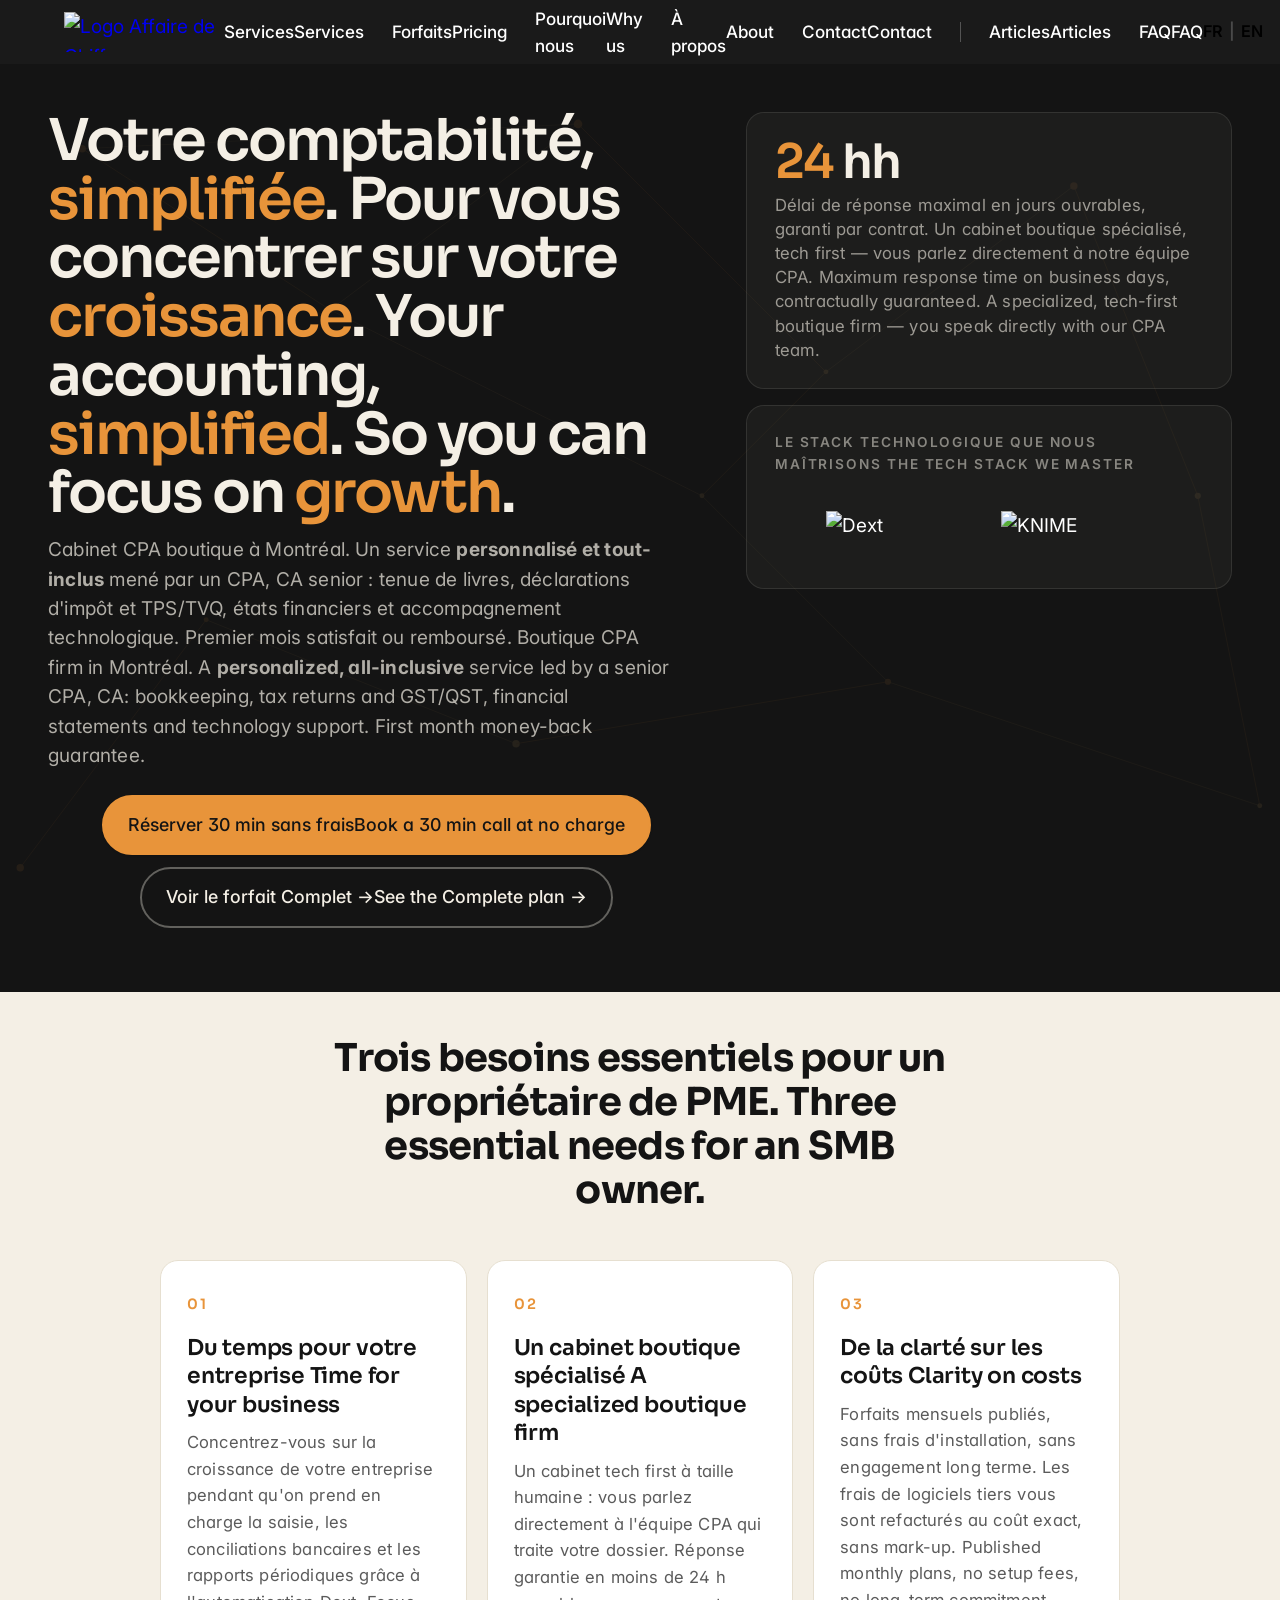
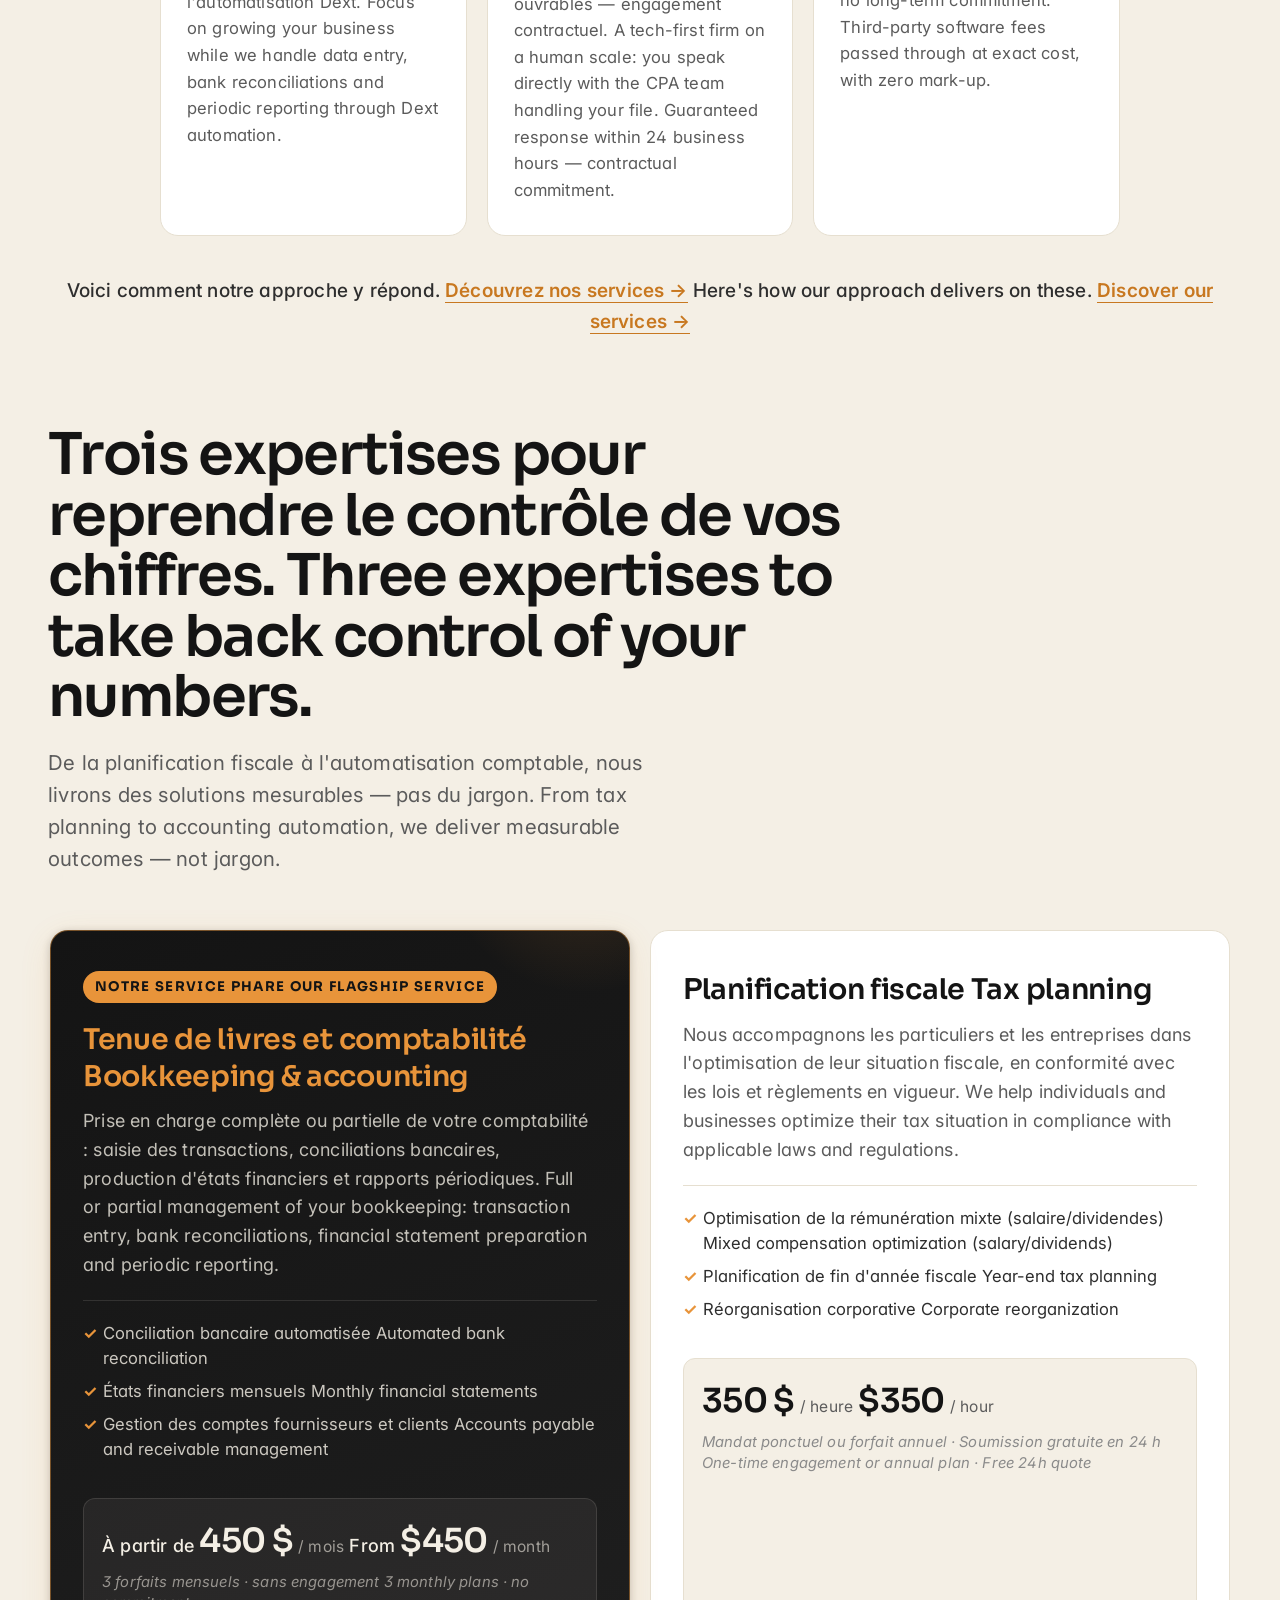
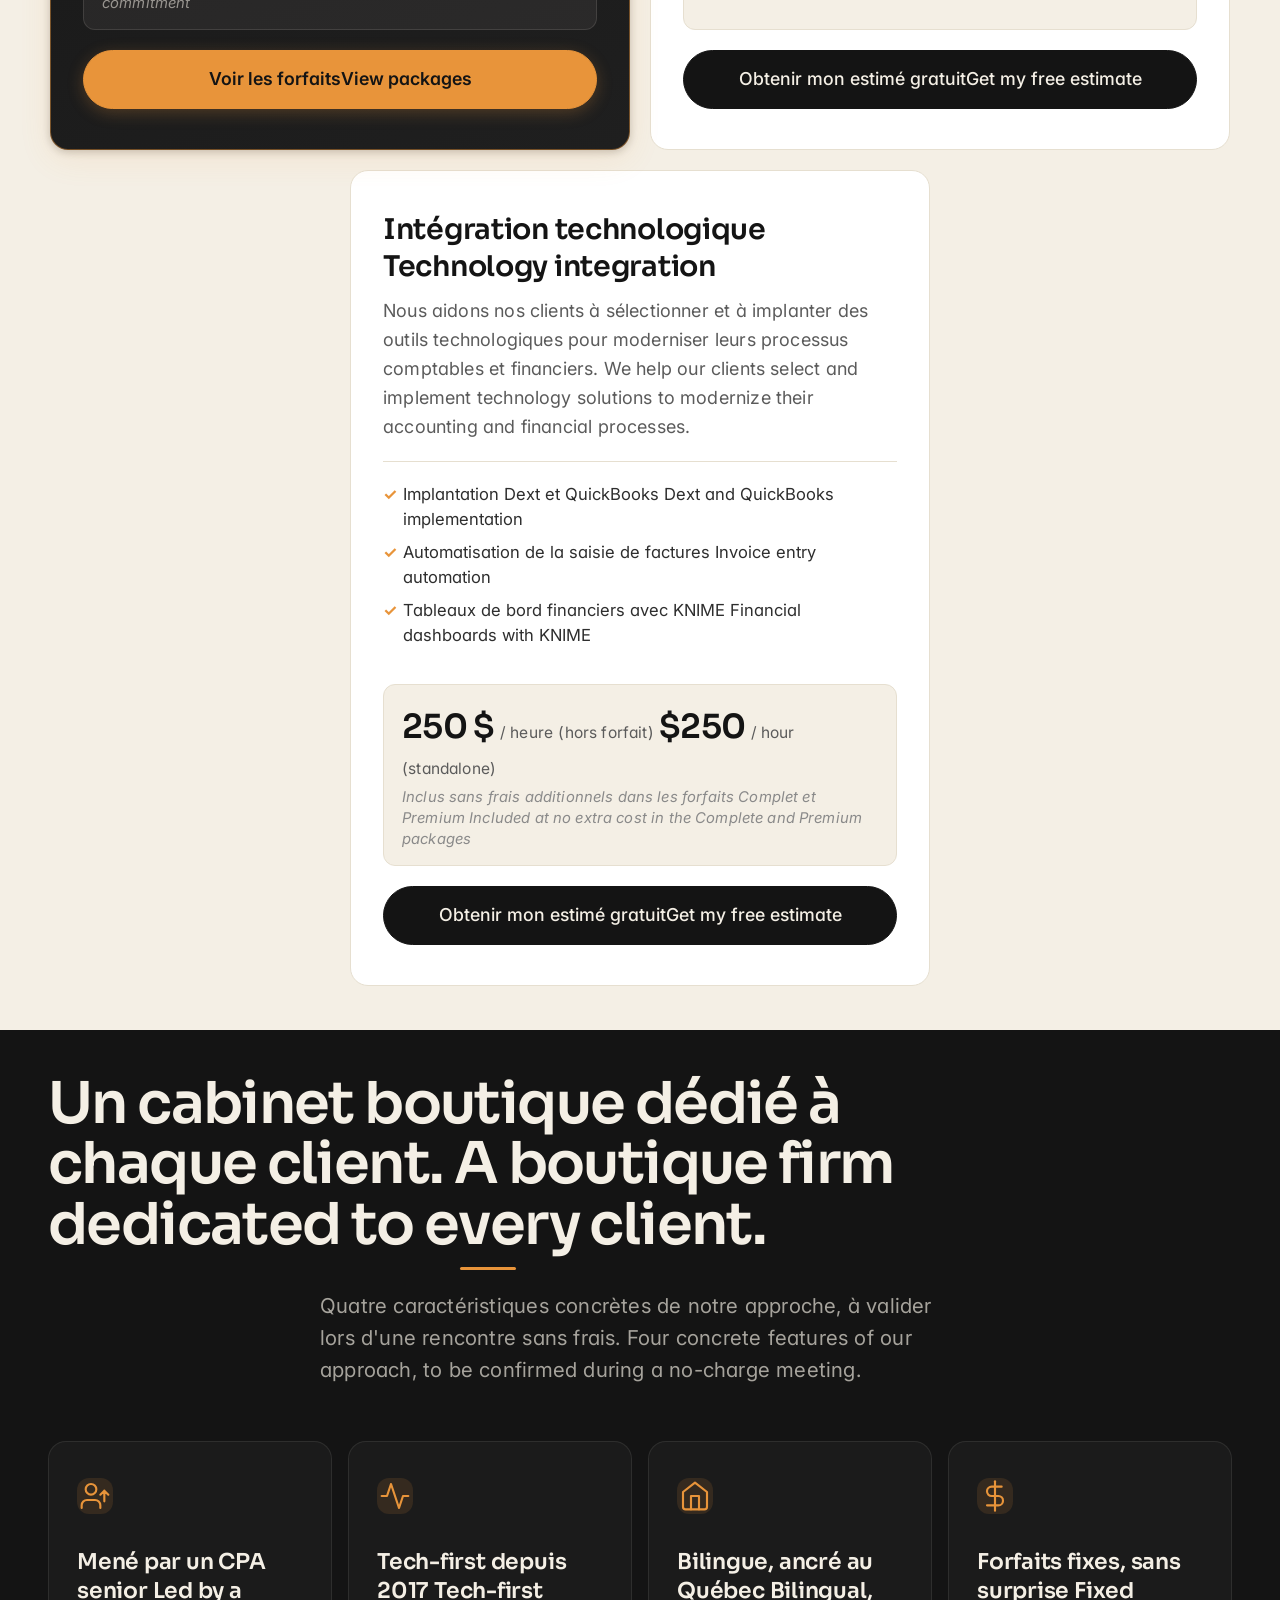
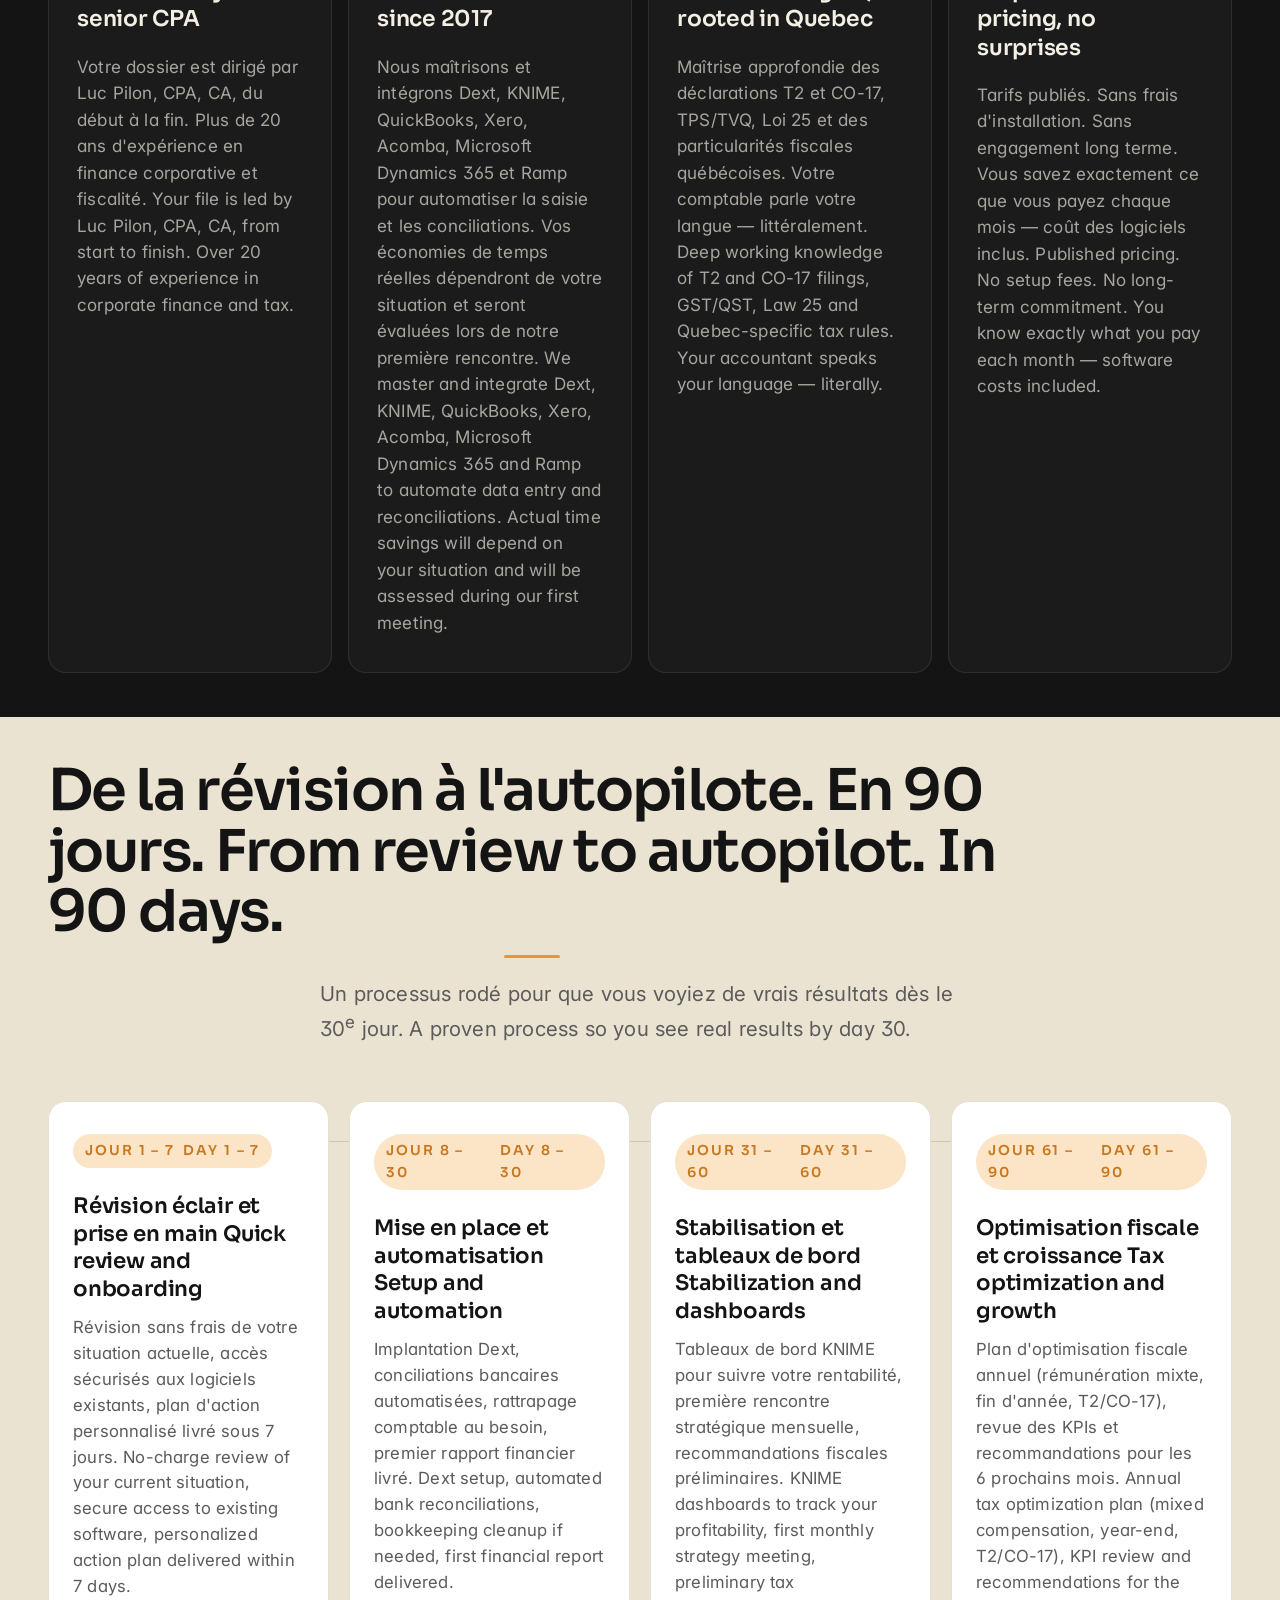
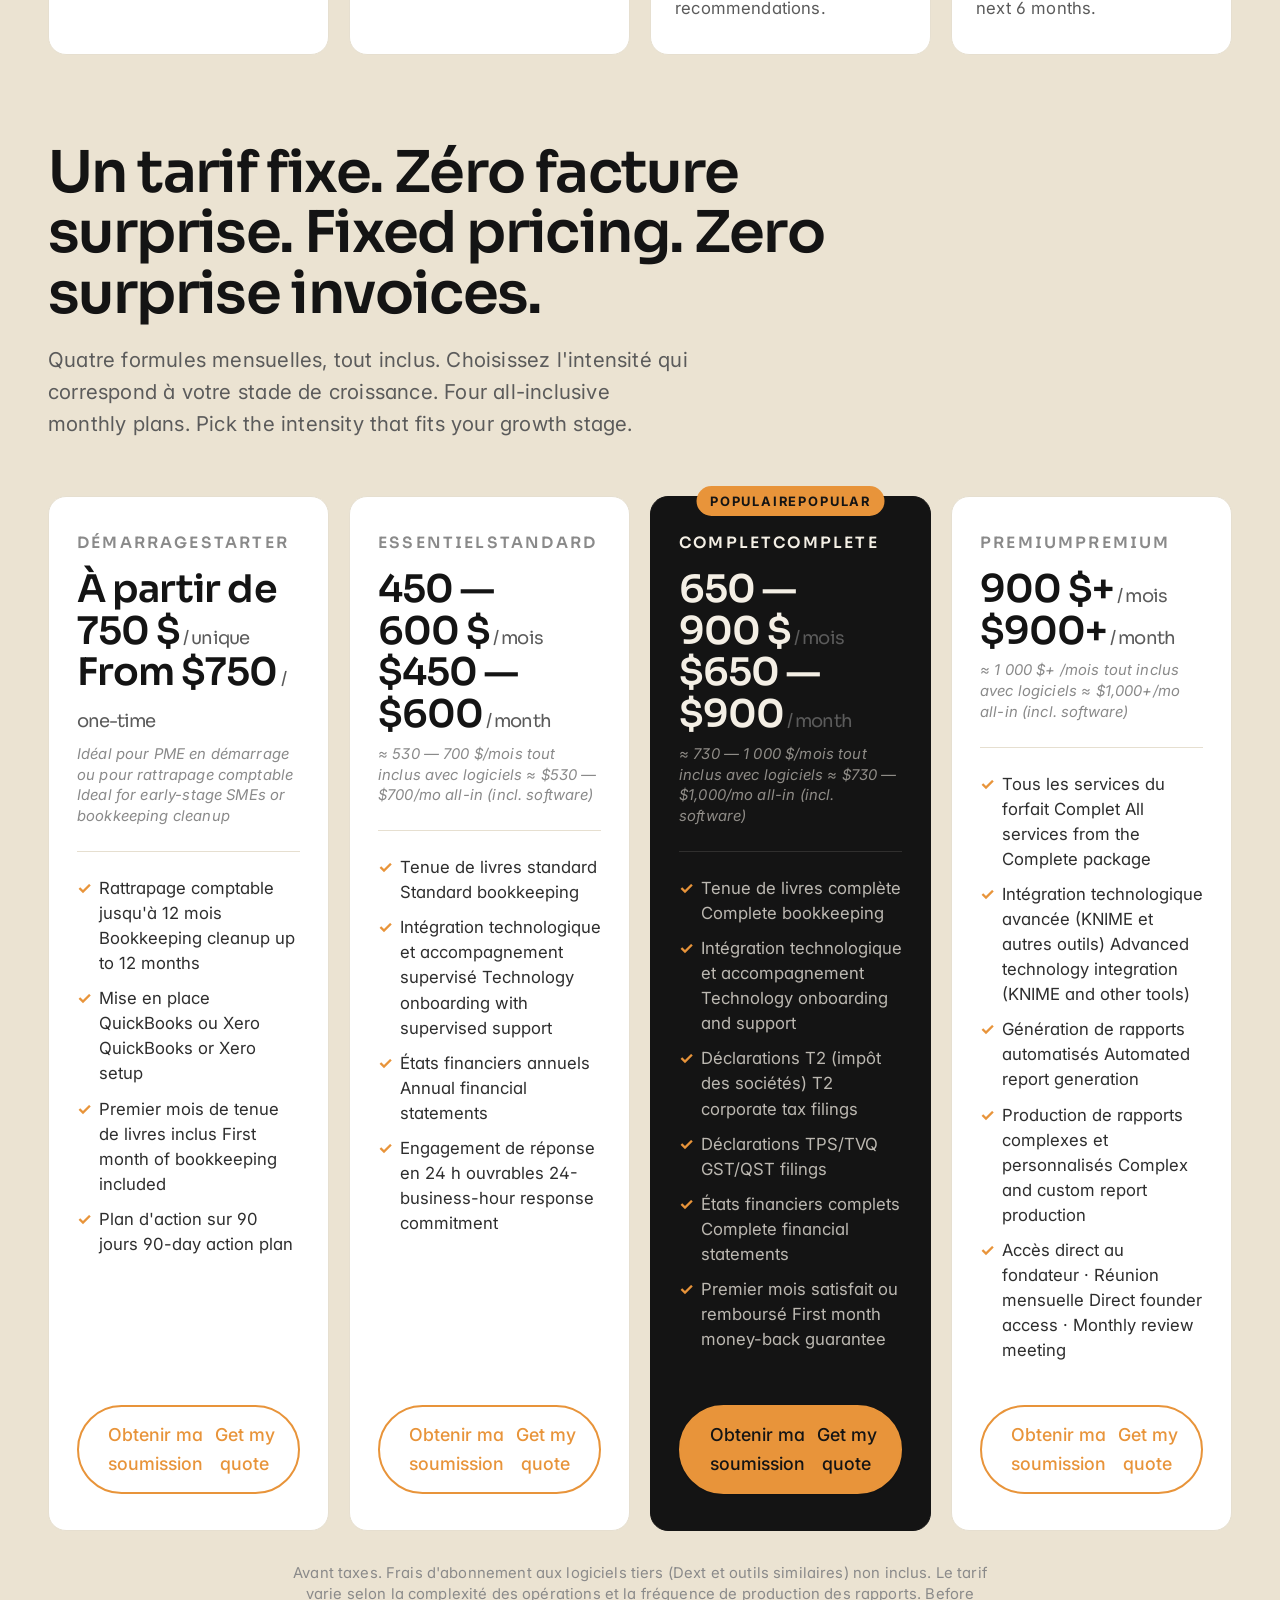
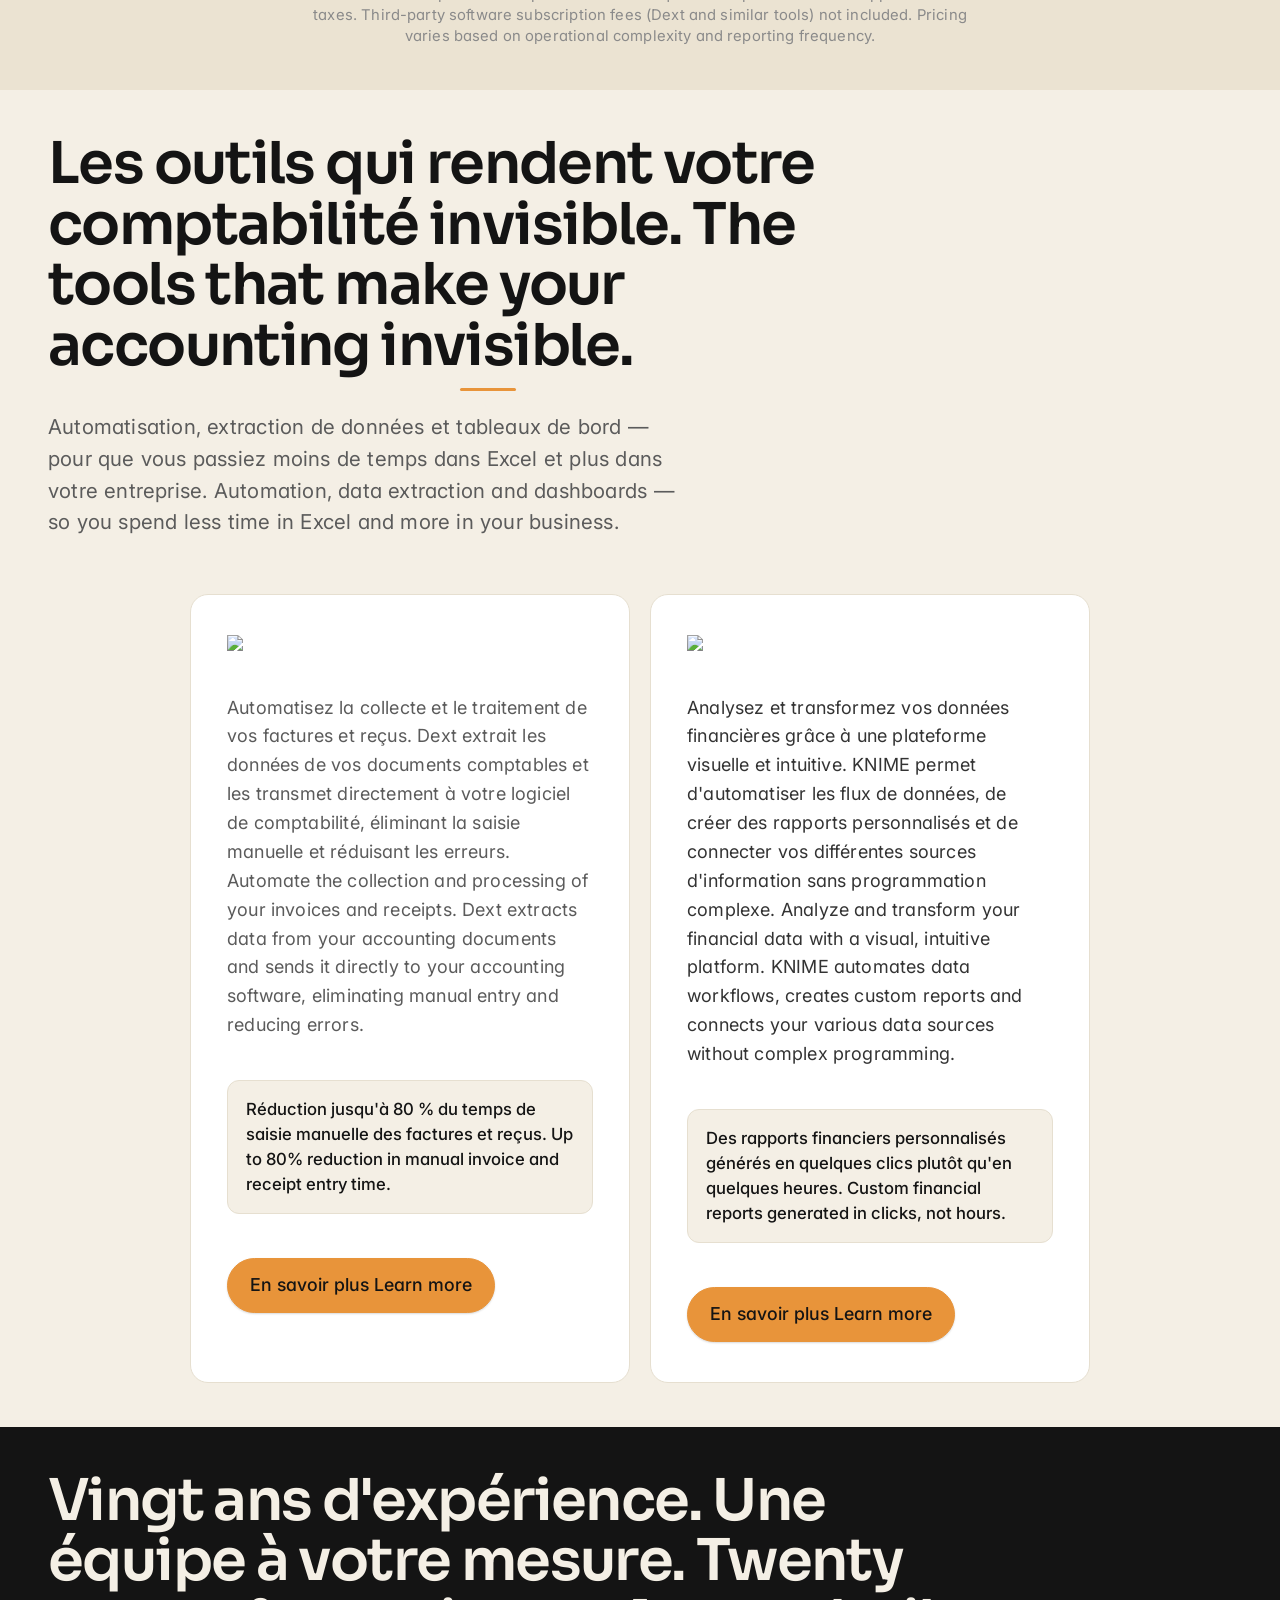
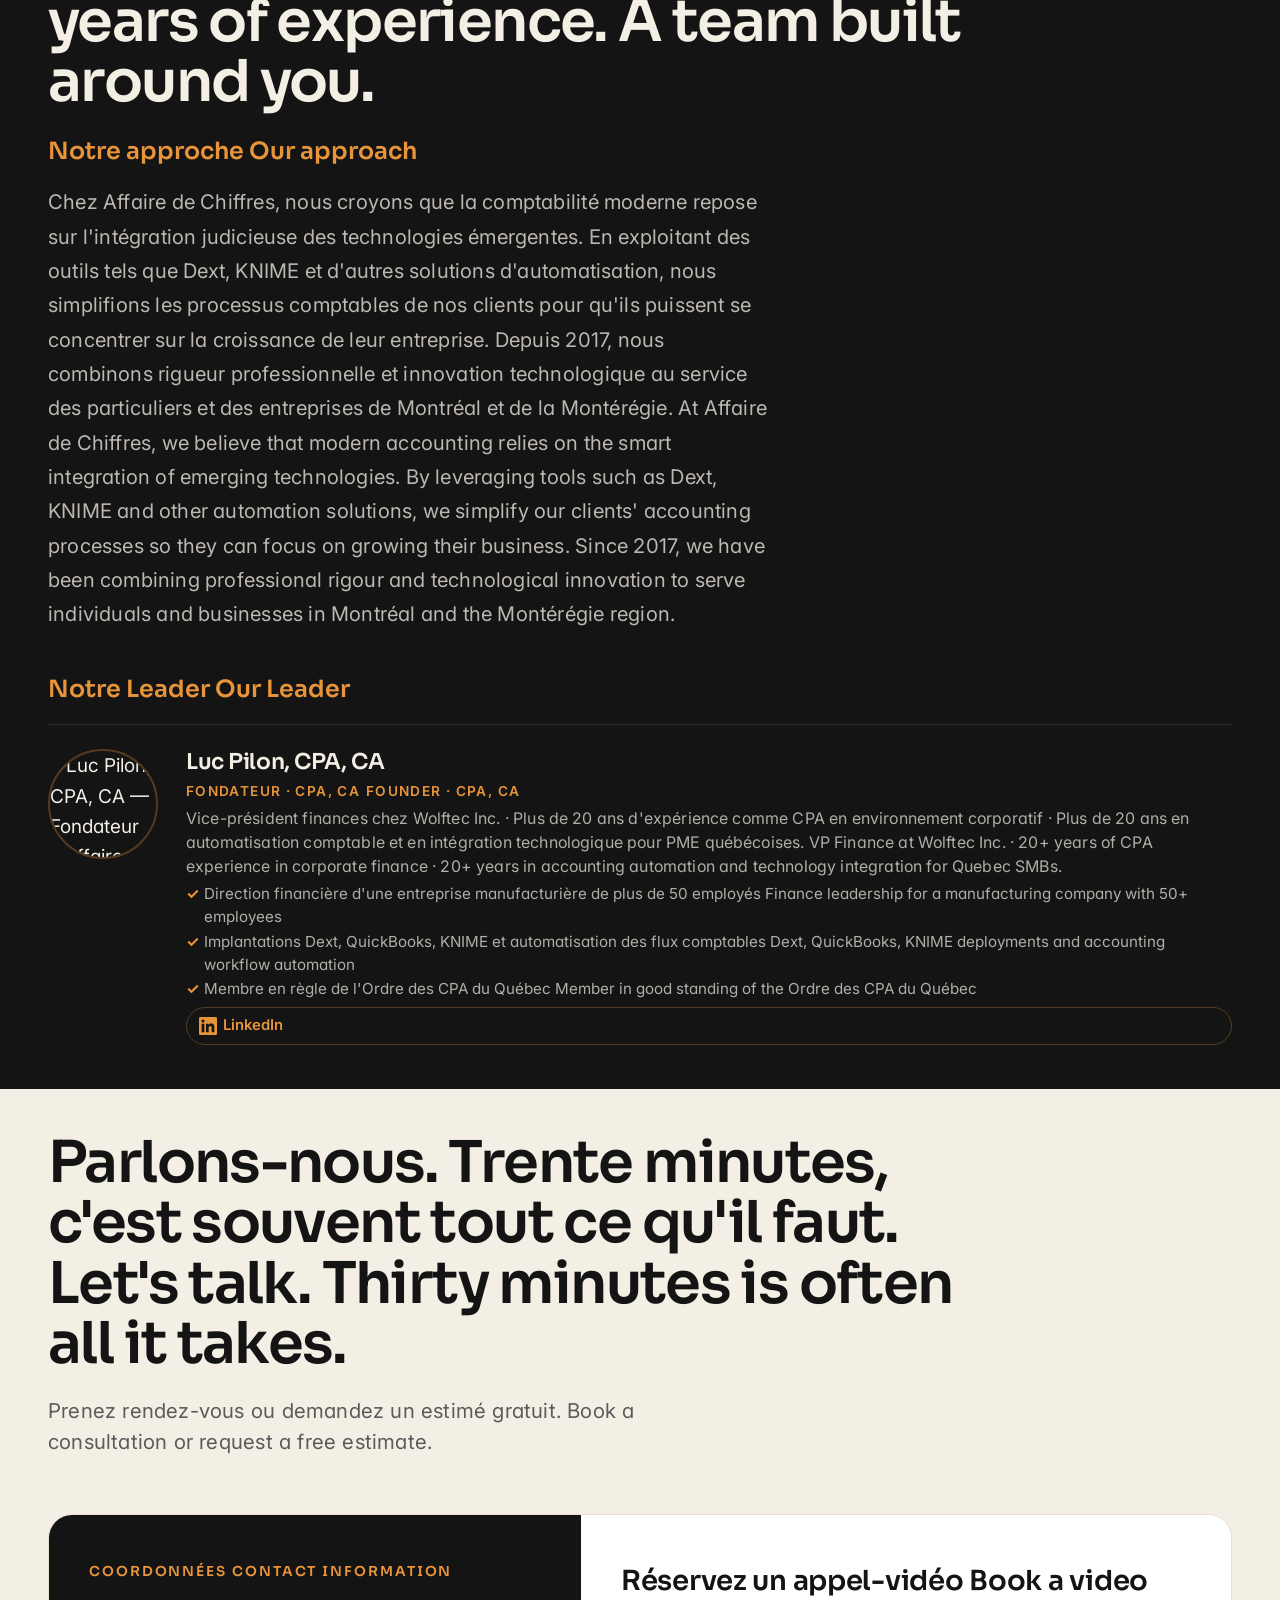
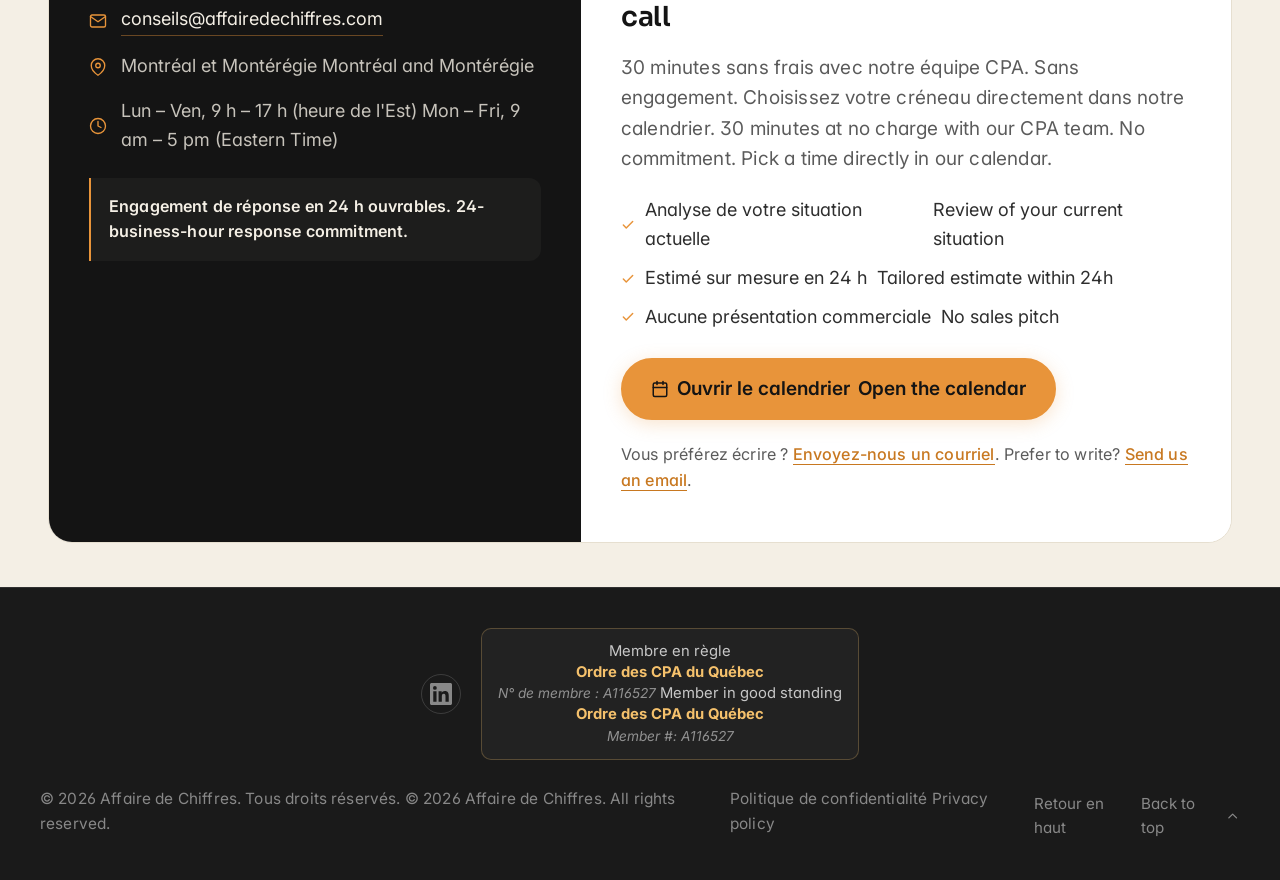
==== commit bed96ebd: "v97 - SEO: correctifs semaine 1 (schema FAQ deplace vers faq.html, sitemap complet, hreflang retires" ====
--- a/index.html
+++ b/index.html
@@ -25,9 +25,6 @@
   <link rel="canonical" href="https://affairedechiffres.com/">
 
   <!-- Hreflang — site bilingue FR-CA / EN-CA -->
-  <link rel="alternate" hreflang="fr-ca" href="https://affairedechiffres.com/">
-  <link rel="alternate" hreflang="en-ca" href="https://affairedechiffres.com/">
-  <link rel="alternate" hreflang="x-default" href="https://affairedechiffres.com/">
 
   <!-- Open Graph (partage réseaux sociaux) — mis à jour par script.js -->
   <meta property="og:type" content="website">
@@ -1280,64 +1277,6 @@
   }
   </script>
 
-  <!-- Schema.org FAQPage — boost SEO + rich results -->
-  <script type="application/ld+json">
-  {
-    "@context": "https://schema.org",
-    "@type": "FAQPage",
-    "mainEntity": [
-      {
-        "@type": "Question",
-        "name": "Combien de temps prend l'implantation ?",
-        "acceptedAnswer": {
-          "@type": "Answer",
-          "text": "Le plan d'action est livré sous 7 jours. La mise en place complète (Dext, conciliations, premier rapport) se fait dans les 30 premiers jours."
-        }
-      },
-      {
-        "@type": "Question",
-        "name": "Puis-je changer de forfait à tout moment ?",
-        "acceptedAnswer": {
-          "@type": "Answer",
-          "text": "Oui. Tous nos forfaits sont mois par mois, avec 30 jours d'avis pour changer ou résilier. Aucune pénalité, aucun frais caché."
-        }
-      },
-      {
-        "@type": "Question",
-        "name": "Faites-vous les déclarations T2 et CO-17 ?",
-        "acceptedAnswer": {
-          "@type": "Answer",
-          "text": "Oui. Les déclarations T2 (fédéral) et CO-17 (Québec) sont incluses dans les forfaits Complet et Premium."
-        }
-      },
-      {
-        "@type": "Question",
-        "name": "Vous occupez-vous de la TPS et de la TVQ ?",
-        "acceptedAnswer": {
-          "@type": "Answer",
-          "text": "Oui, les déclarations TPS/TVQ sont incluses dans les forfaits Complet et Premium."
-        }
-      },
-      {
-        "@type": "Question",
-        "name": "Mes données sont-elles hébergées au Canada ?",
-        "acceptedAnswer": {
-          "@type": "Answer",
-          "text": "Oui. Toutes vos données sont chiffrées et hébergées sur des serveurs canadiens, conformément à la Loi 25 du Québec. 2FA activée par défaut."
-        }
-      },
-      {
-        "@type": "Question",
-        "name": "Que se passe-t-il pendant les vacances ou en cas d'absence ?",
-        "acceptedAnswer": {
-          "@type": "Answer",
-          "text": "Nos systèmes automatisés (conciliations, rapports, alertes) garantissent la continuité. Pour les périodes critiques, une couverture est planifiée. La garantie de réponse en 24 h reste en vigueur."
-        }
-      }
-    ]
-  }
-  </script>
-
   <!-- Script de gestion bilingue, navigation et interactions -->
   <script src="script.js"></script>
 
--- a/styles.css
+++ b/styles.css
@@ -63,7 +63,7 @@
   --v2-text-xs:   0.75rem;
 
   /* Spacing */
-  --v2-section-py: clamp(40px, 5vw, 64px);
+  --v2-section-py: clamp(28px, 3.5vw, 44px);
   --v2-container-x: clamp(20px, 5vw, 48px);
   --v2-container-max: 1200px;
   --v2-gap-xs: 12px;
@@ -3007,7 +3007,7 @@
 @media (max-width: 560px) {
   .sticky-cta {
     bottom: 12px;
-    padding: 12px 16px;
+    padding: 16px 22px;
     gap: 12px;
   }
   .sticky-cta-texte strong { font-size: 0.85rem; }
@@ -4876,10 +4876,10 @@
 .sticky-cta {
   background: var(--v2-ink);
   border: 1px solid rgba(232, 148, 58, 0.2);
-  border-radius: var(--v2-radius-pill);
-  padding: 12px 16px;
-  gap: 14px;
-  width: 520px;
+  border-radius: 22px;
+  padding: 20px 36px;
+  gap: 20px;
+  width: 580px;
 }
 .sticky-cta-texte { line-height: 1.3; padding-left: 2px; }
 .sticky-cta-texte strong { font-size: 0.72rem; }
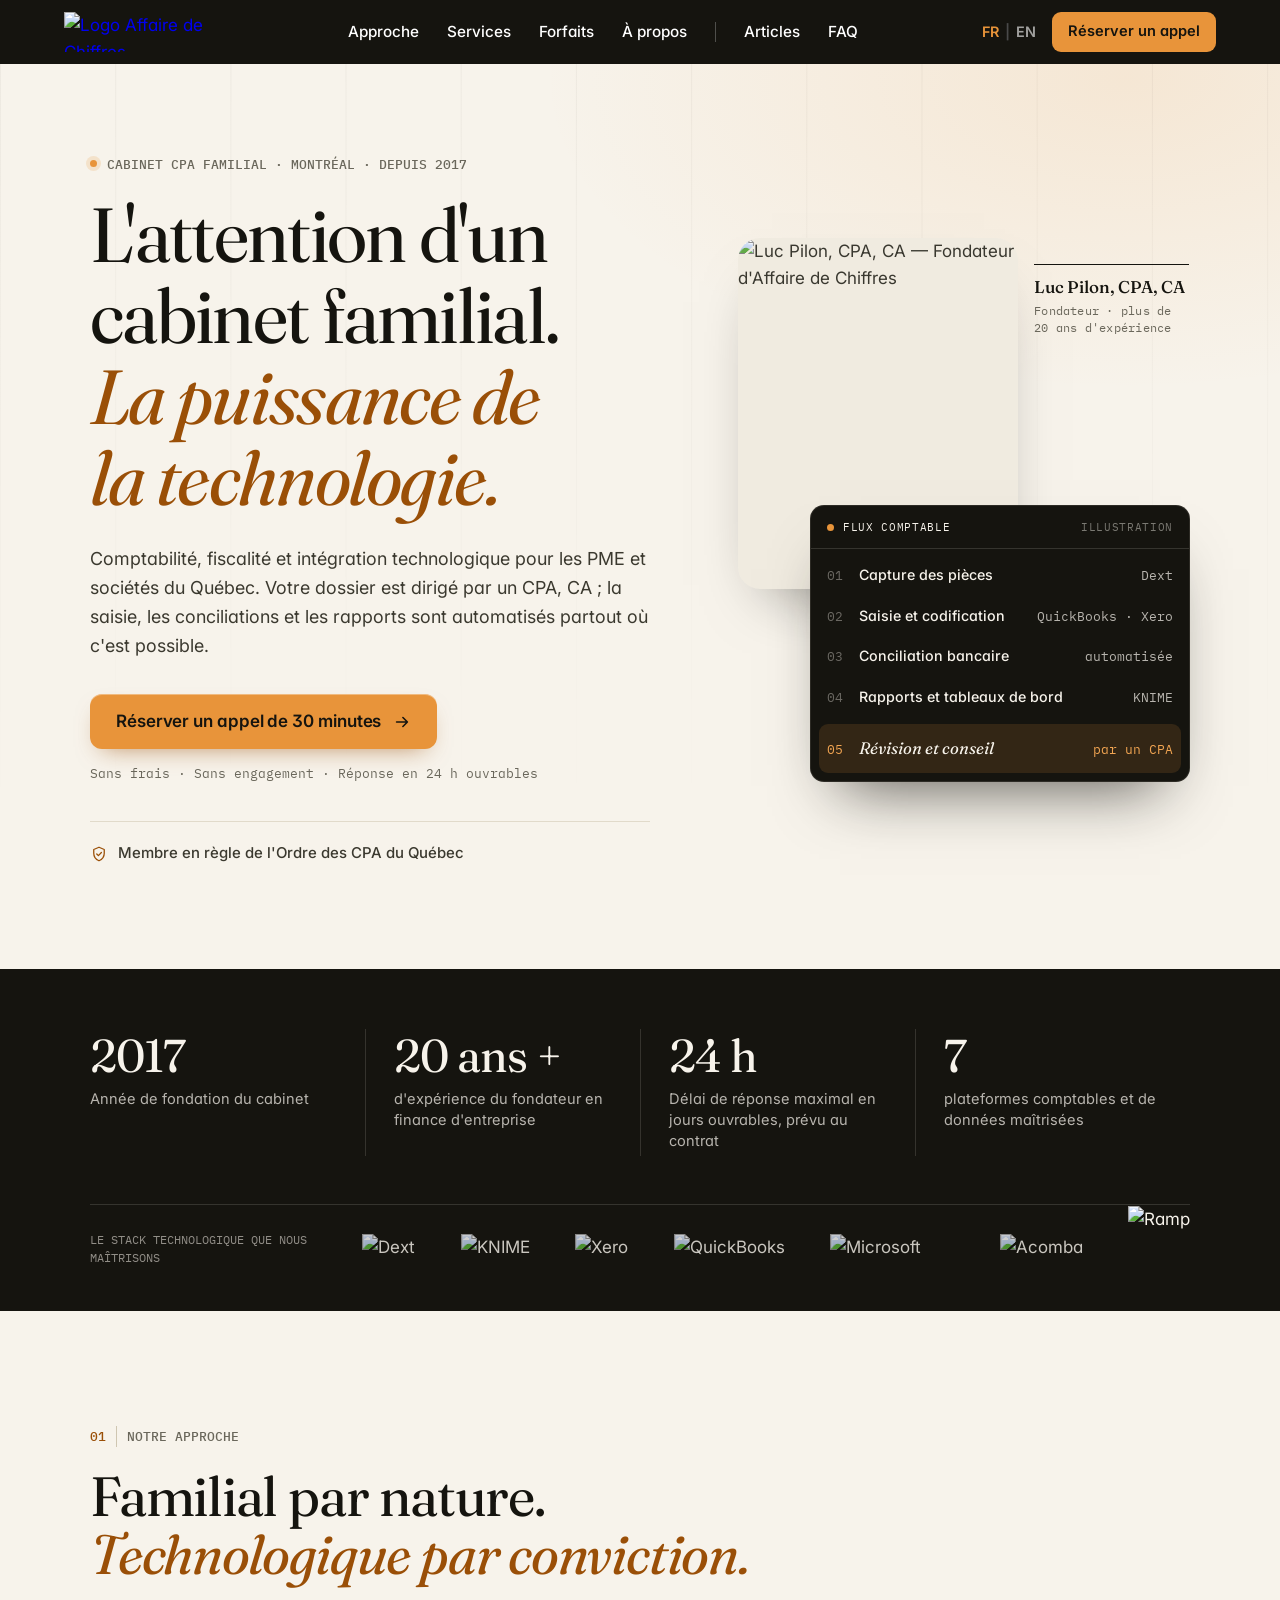
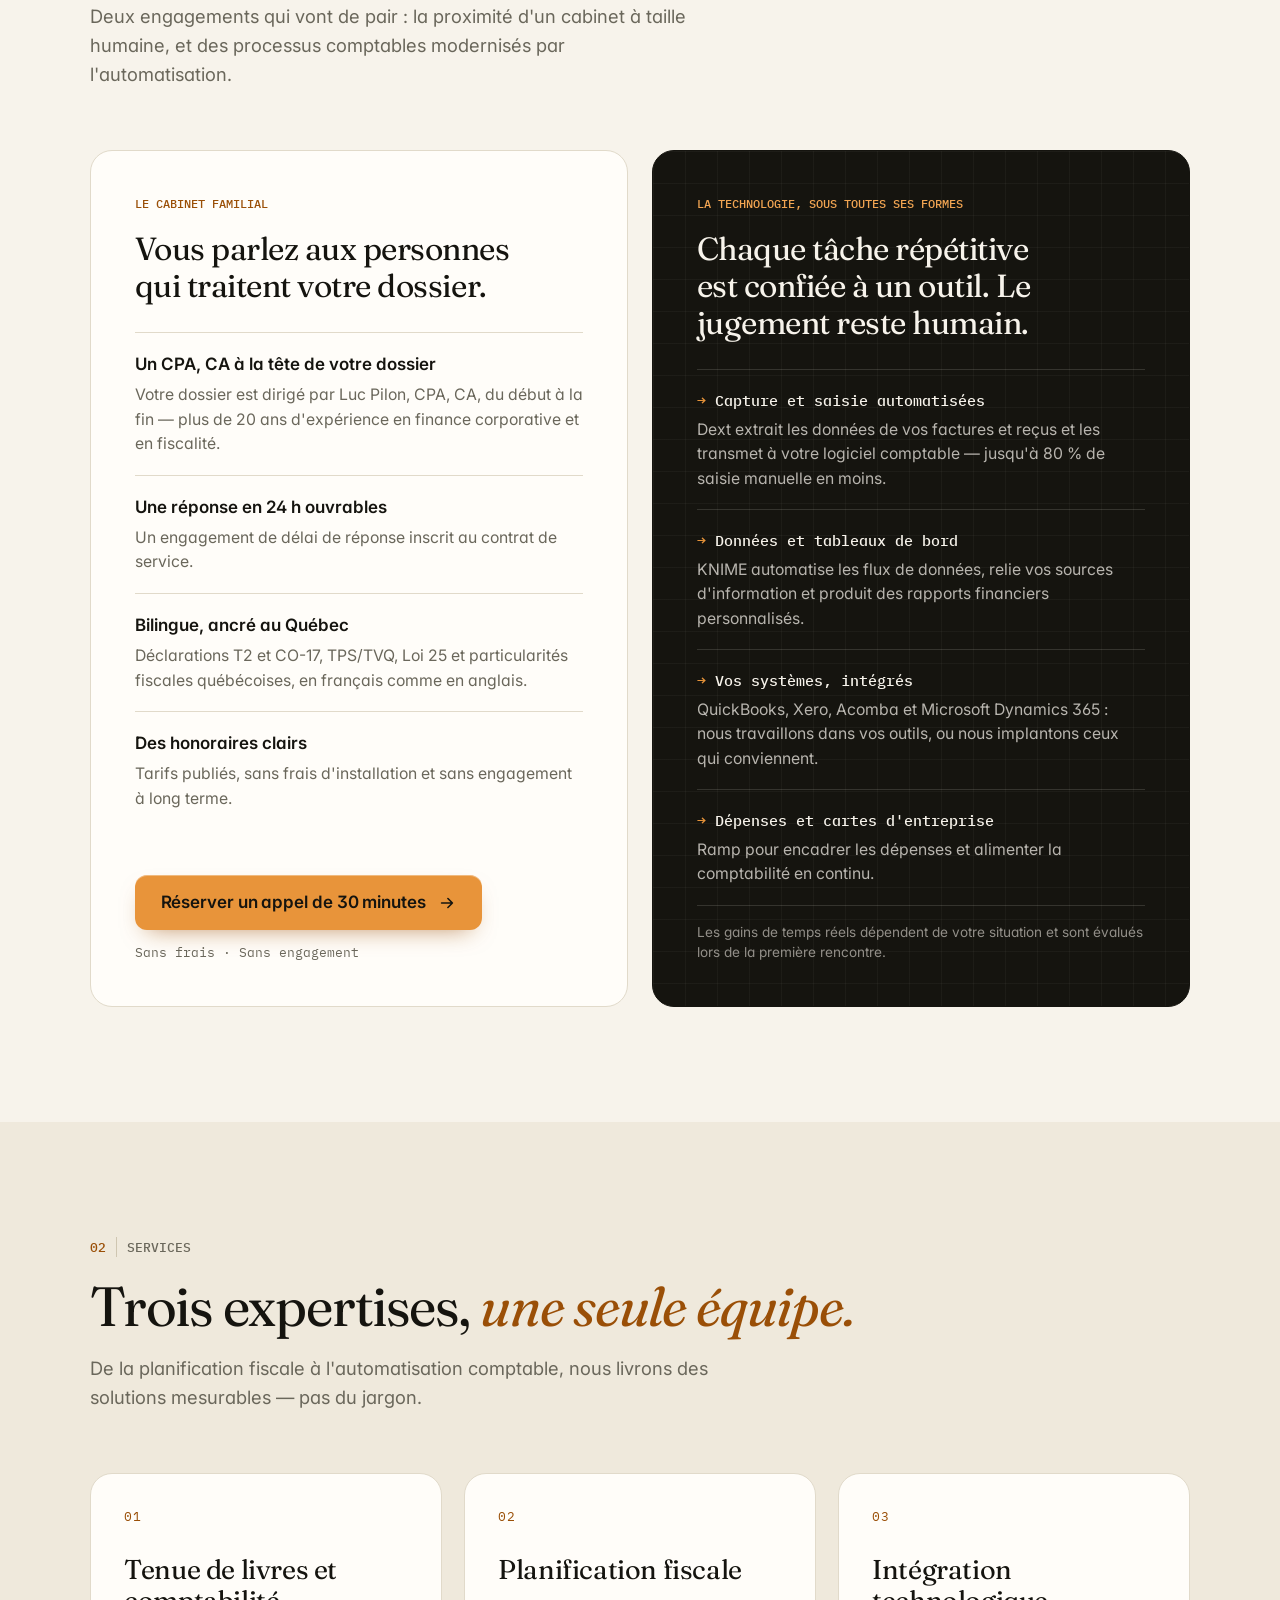
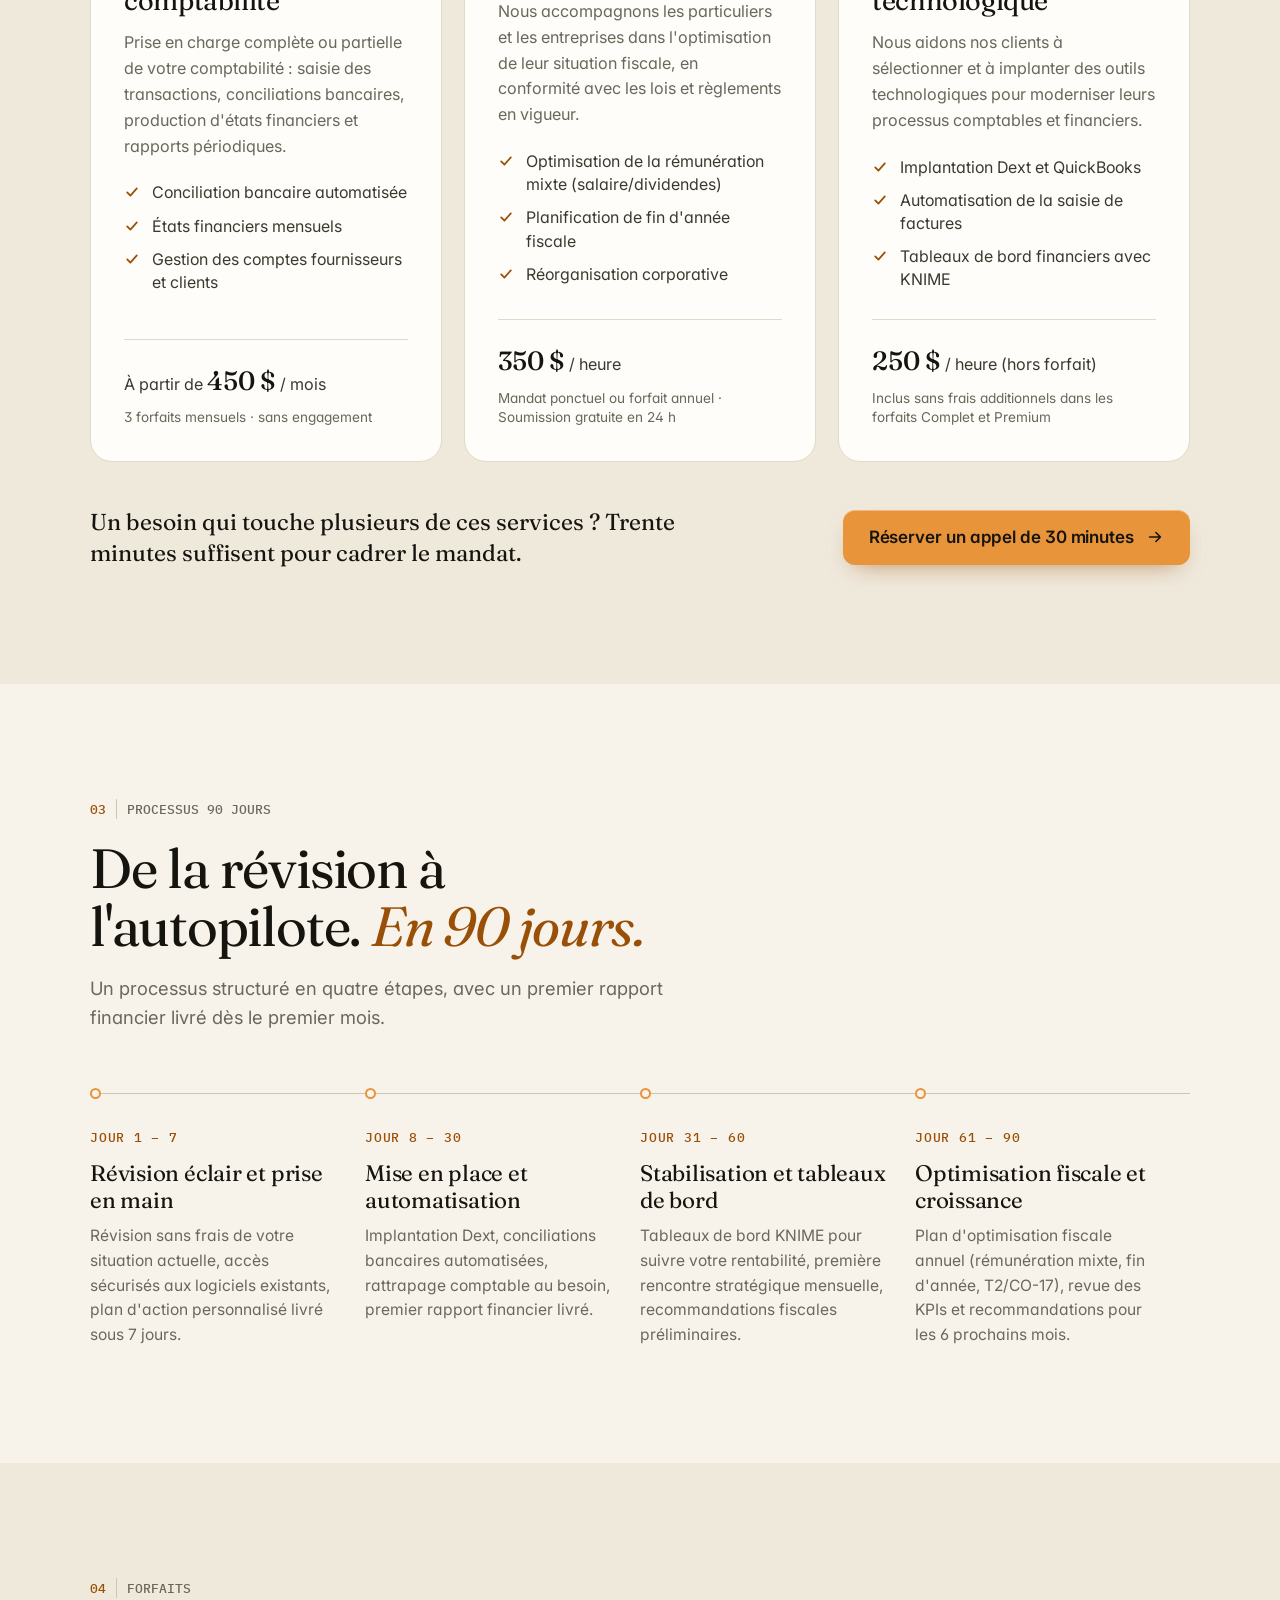
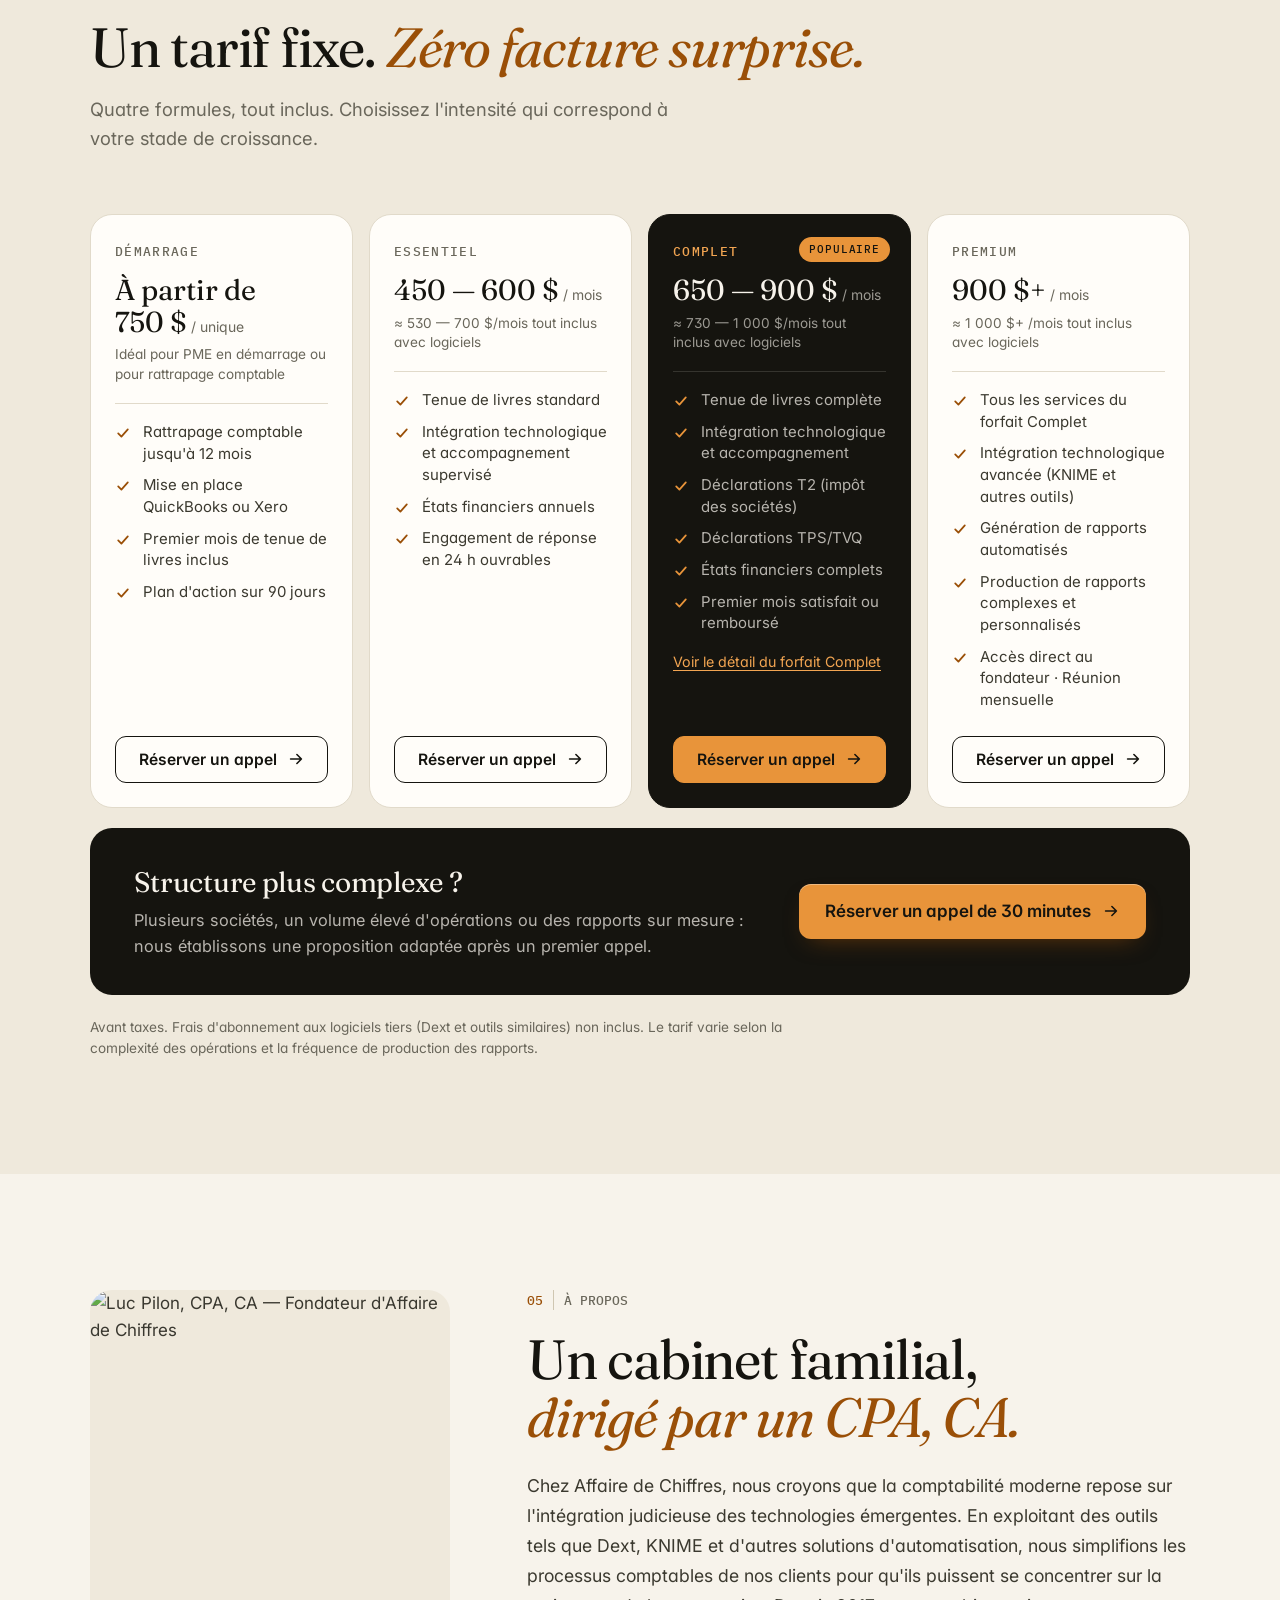
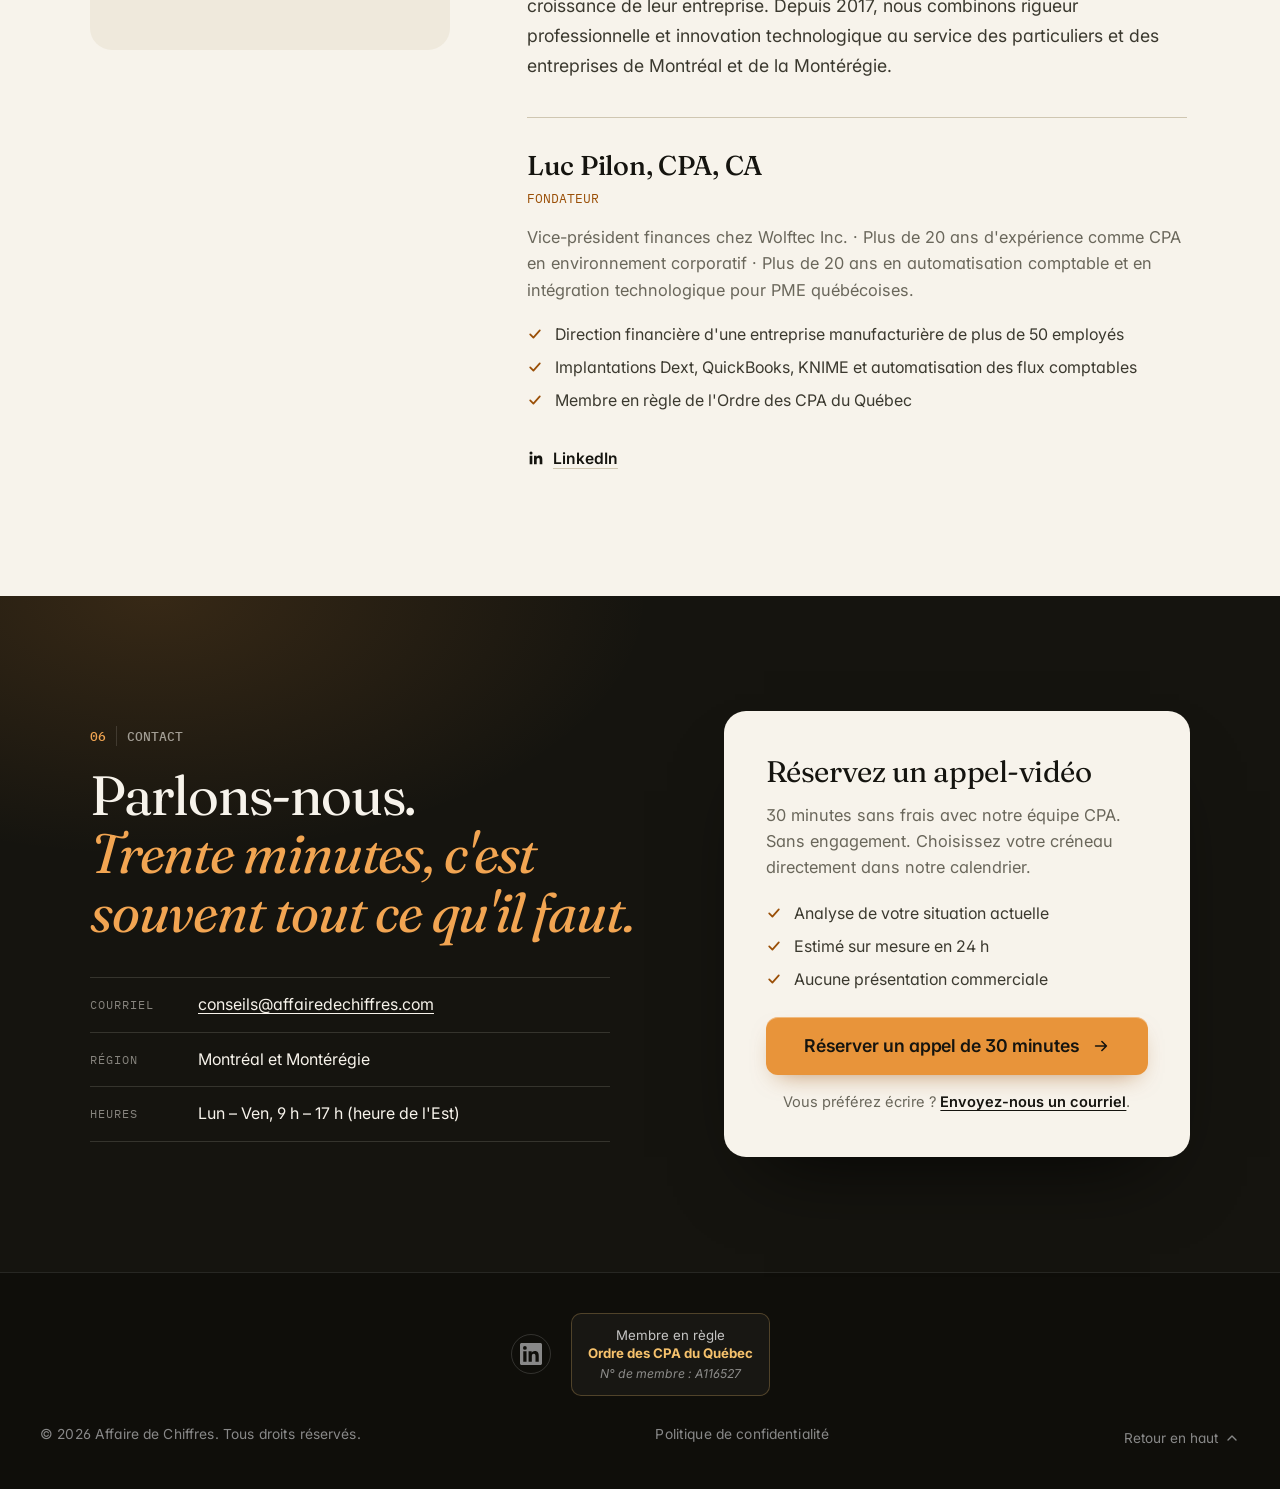
==== commit 60ed2c81: "v98 - Refonte accueil (design v3): cabinet familial + technologie, CTA unique de reservation - index" ====
--- a/index.html
+++ b/index.html
@@ -17,7 +17,7 @@
   <title>Affaire de Chiffres | CPA Montréal — Fiscalité, Comptabilité</title>
 
   <!-- Meta SEO (mises à jour par script.js selon la langue) -->
-  <meta name="description" id="meta-description" content="Cabinet CPA à Montréal offrant des services de planification fiscale, intégration technologique et tenue de livres pour particuliers, travailleurs autonomes et PME. Fondé en 2017.">
+  <meta name="description" id="meta-description" content="Cabinet CPA familial à Montréal : tenue de livres, planification fiscale et intégration technologique pour PME et sociétés du Québec. Fondé en 2017.">
   <meta name="keywords" id="meta-keywords" content="CPA Montréal, comptable Montréal, fiscalité, tenue de livres, planification fiscale, intégration technologique, cabinet comptable Montérégie, Affaire de Chiffres">
   <meta name="robots" content="index, follow">
 
@@ -31,7 +31,7 @@
   <meta property="og:site_name" content="Affaire de Chiffres">
   <meta property="og:locale" id="og-locale" content="fr_CA">
   <meta property="og:title" id="og-title" content="Affaire de Chiffres | CPA Montréal — Fiscalité, Comptabilité">
-  <meta property="og:description" id="og-description" content="Cabinet CPA à Montréal offrant des services de planification fiscale, intégration technologique et tenue de livres pour particuliers, travailleurs autonomes et PME. Fondé en 2017.">
+  <meta property="og:description" id="og-description" content="Cabinet CPA familial à Montréal : tenue de livres, planification fiscale et intégration technologique pour PME et sociétés du Québec. Fondé en 2017.">
   <!-- DOMAINE : Remplacer l'URL ci-dessous par votre nom de domaine final -->
   <meta property="og:url" content="https://affairedechiffres.com/">
   <meta property="og:image" content="https://affairedechiffres.com/images/Bannière_Linked_In_ADC.png">
@@ -41,22 +41,23 @@
   <!-- Twitter Card -->
   <meta name="twitter:card" content="summary_large_image">
   <meta name="twitter:title" id="tw-title" content="Affaire de Chiffres | CPA Montréal — Fiscalité, Comptabilité">
-  <meta name="twitter:description" id="tw-description" content="Cabinet CPA à Montréal offrant des services de planification fiscale, intégration technologique et tenue de livres pour particuliers, travailleurs autonomes et PME. Fondé en 2017.">
+  <meta name="twitter:description" id="tw-description" content="Cabinet CPA familial à Montréal : tenue de livres, planification fiscale et intégration technologique pour PME et sociétés du Québec. Fondé en 2017.">
   <meta name="twitter:image" content="https://affairedechiffres.com/images/Bannière_Linked_In_ADC.png">
 
   <!-- Thème mobile -->
-  <meta name="theme-color" content="#1A1A1A">
+  <meta name="theme-color" content="#15140F">
 
   <!-- Favicon -->
   <link rel="icon" type="image/png" href="images/Logo_Carré_blanc_v1.png">
   <link rel="apple-touch-icon" sizes="180x180" href="images/Logo_Carré_blanc_v1.png">
   <link rel="manifest" href="site.webmanifest">
 
-  <!-- Google Fonts — Inter (body) + Sora (display headings) -->
+  <!-- Google Fonts — Fraunces (titres), Inter (texte), IBM Plex Mono (repères techniques), Sora (pages secondaires) -->
   <link rel="preconnect" href="https://fonts.googleapis.com">
   <link rel="preconnect" href="https://fonts.gstatic.com" crossorigin>
-  <link href="https://fonts.googleapis.com/css2?family=Inter:wght@300;400;500;600;700&family=Sora:wght@600;700&display=swap" rel="stylesheet">
+  <link href="https://fonts.googleapis.com/css2?family=Fraunces:ital,opsz,wght@0,9..144,400..600;1,9..144,400..600&family=IBM+Plex+Mono:wght@400;500&family=Inter:wght@400;500;600;700&family=Sora:wght@600;700&display=swap" rel="stylesheet">
   <link rel="stylesheet" href="styles.css">
+  <link rel="stylesheet" href="home.css">
 </head>
 <body>
 
@@ -79,6 +80,11 @@
 
       <!-- Liens de navigation au centre (menu mobile en overlay sur petits écrans) -->
       <ul class="nav-links" id="nav-links" role="menubar">
+        <li role="none">
+          <a href="#approche" role="menuitem" aria-label="Approche">
+            <span data-lang="fr">Approche</span><span data-lang="en">Approach</span>
+          </a>
+        </li>
         <li role="none">
           <a href="#services" role="menuitem" aria-label="Services">
             <span data-lang="fr">Services</span><span data-lang="en">Services</span>
@@ -90,18 +96,8 @@
           </a>
         </li>
         <li role="none">
-          <a href="#pourquoi-nous" role="menuitem" aria-label="Pourquoi nous">
-            <span data-lang="fr">Pourquoi nous</span><span data-lang="en">Why us</span>
-          </a>
-        </li>
-        <li role="none">
           <a href="#a-propos" role="menuitem" aria-label="À propos">
             <span data-lang="fr">À propos</span><span data-lang="en">About</span>
-          </a>
-        </li>
-        <li role="none">
-          <a href="#contact" role="menuitem" aria-label="Contact">
-            <span data-lang="fr">Contact</span><span data-lang="en">Contact</span>
           </a>
         </li>
         <li role="none" class="nav-separateur" aria-hidden="true"></li>
@@ -127,6 +123,11 @@
           <button type="button" class="btn-langue" id="btn-en" data-langue="en" aria-label="Switch to English">EN</button>
         </div>
 
+        <!-- CTA unique, toujours visible dans la navigation -->
+        <a href="https://outlook.office.com/book/ConsultationGratuite30Minutes@affairedechiffres.com/?ismsaljsauthenabled" target="_blank" rel="noopener noreferrer" class="adc-nav-cta" data-event="nav_cta_click">
+          <span data-lang="fr">Réserver un appel</span><span data-lang="en">Book a call</span>
+        </a>
+
         <!-- Bouton hamburger (visible uniquement sur mobile) -->
         <button type="button" class="hamburger" id="hamburger" aria-label="Ouvrir le menu" aria-expanded="false" aria-controls="nav-links">
           <span class="hamburger-barre"></span>
@@ -142,959 +143,382 @@
   <!-- ============================================
        CONTENU PRINCIPAL
        ============================================ -->
-  <main id="contenu-principal" role="main">
-
-    <!-- Section Accueil — Hero plein écran -->
-    <section id="accueil" class="section section-accueil" aria-label="Accueil">
-
-      <!-- SVG réseau/nodes en arrière-plan -->
-      <svg class="hero-network-bg" viewBox="0 0 1200 800" preserveAspectRatio="xMidYMid slice" aria-hidden="true">
-        <g class="hero-network-group">
-          <!-- Nodes -->
-          <circle cx="150" cy="120" r="3" fill="#E8943A"/>
-          <circle cx="350" cy="250" r="2.5" fill="#F5C16C"/>
-          <circle cx="550" cy="100" r="3.5" fill="#E8943A"/>
-          <circle cx="750" cy="300" r="2" fill="#F5C16C"/>
-          <circle cx="950" cy="150" r="3" fill="#E8943A"/>
-          <circle cx="1050" cy="400" r="2.5" fill="#F5C16C"/>
-          <circle cx="250" cy="500" r="2" fill="#E8943A"/>
-          <circle cx="500" cy="600" r="3" fill="#F5C16C"/>
-          <circle cx="800" cy="550" r="2.5" fill="#E8943A"/>
-          <circle cx="1100" cy="650" r="2" fill="#F5C16C"/>
-          <circle cx="100" cy="700" r="3" fill="#E8943A"/>
-          <circle cx="650" cy="400" r="2" fill="#F5C16C"/>
-          <!-- Connections -->
-          <line x1="150" y1="120" x2="350" y2="250" stroke="#E8943A" stroke-width="0.5"/>
-          <line x1="350" y1="250" x2="550" y2="100" stroke="#F5C16C" stroke-width="0.4"/>
-          <line x1="550" y1="100" x2="750" y2="300" stroke="#E8943A" stroke-width="0.5"/>
-          <line x1="750" y1="300" x2="950" y2="150" stroke="#F5C16C" stroke-width="0.4"/>
-          <line x1="950" y1="150" x2="1050" y2="400" stroke="#E8943A" stroke-width="0.5"/>
-          <line x1="250" y1="500" x2="500" y2="600" stroke="#F5C16C" stroke-width="0.4"/>
-          <line x1="500" y1="600" x2="800" y2="550" stroke="#E8943A" stroke-width="0.5"/>
-          <line x1="800" y1="550" x2="1100" y2="650" stroke="#F5C16C" stroke-width="0.4"/>
-          <line x1="100" y1="700" x2="250" y2="500" stroke="#E8943A" stroke-width="0.5"/>
-          <line x1="350" y1="250" x2="650" y2="400" stroke="#F5C16C" stroke-width="0.4"/>
-          <line x1="650" y1="400" x2="750" y2="300" stroke="#E8943A" stroke-width="0.5"/>
-          <line x1="650" y1="400" x2="800" y2="550" stroke="#F5C16C" stroke-width="0.4"/>
-          <line x1="1050" y1="400" x2="1100" y2="650" stroke="#E8943A" stroke-width="0.5"/>
-          <line x1="150" y1="120" x2="550" y2="100" stroke="#F5C16C" stroke-width="0.3"/>
-        </g>
-      </svg>
-
-      <div class="section-contenu hero-contenu">
-
-        <!-- Colonne gauche — Accroche + CTA -->
-        <div class="hero-accroche">
-          <span class="eyebrow hero-anim" style="animation-delay: 0.1s;">
-            <span data-lang="fr">Cabinet CPA · Montréal</span>
-            <span data-lang="en">CPA Firm · Montréal</span>
-          </span>
-
+  <main id="contenu-principal" role="main" class="adc">
+
+    <!-- ============================================
+         HERO — Cabinet familial + technologie, un seul CTA
+         ============================================ -->
+    <section id="accueil" class="adc-sec adc-hero" aria-label="Accueil">
+      <div class="adc-wrap adc-hero__grille">
+        <div class="adc-hero__texte">
+          <p class="adc-eyebrow adc-anim" style="--d:.05s"><span class="adc-eyebrow__dot" aria-hidden="true"></span><span data-lang="fr">Cabinet CPA familial · Montréal · Depuis 2017</span><span data-lang="en">Family-run CPA firm · Montréal · Since 2017</span></p>
           <!-- Titre principal (h1 unique pour le SEO) -->
-          <h1 class="hero-titre hero-anim" style="animation-delay: 0.2s;">
-            <span data-lang="fr">Votre comptabilité, <strong>simplifiée</strong>. Pour vous concentrer sur votre <strong>croissance</strong>.</span>
-            <span data-lang="en">Your accounting, <strong>simplified</strong>. So you can focus on <strong>growth</strong>.</span>
+          <h1 class="adc-hero__titre adc-anim" style="--d:.12s">
+            <span data-lang="fr">L'attention d'un cabinet familial. <em>La puissance de la technologie.</em></span><span data-lang="en">The care of a family firm. <em>The power of technology.</em></span>
           </h1>
-
-          <!-- Sous-titre -->
-          <p class="hero-sous-titre hero-anim" style="animation-delay: 0.4s;">
-            <span data-lang="fr">Cabinet CPA boutique à Montréal. Un service <strong>personnalisé et tout-inclus</strong> mené par un CPA, CA senior : tenue de livres, déclarations d'impôt et TPS/TVQ, états financiers et accompagnement technologique. Premier mois satisfait ou remboursé.</span>
-            <span data-lang="en">Boutique CPA firm in Montréal. A <strong>personalized, all-inclusive</strong> service led by a senior CPA, CA: bookkeeping, tax returns and GST/QST, financial statements and technology support. First month money-back guarantee.</span>
+          <p class="adc-hero__sous-titre adc-anim" style="--d:.2s">
+            <span data-lang="fr">Comptabilité, fiscalité et intégration technologique pour les PME et sociétés du Québec. Votre dossier est dirigé par un CPA, CA&nbsp;; la saisie, les conciliations et les rapports sont automatisés partout où c'est possible.</span><span data-lang="en">Accounting, tax and technology integration for Quebec SMBs and corporations. Your file is led by a CPA, CA; data entry, reconciliations and reporting are automated wherever possible.</span>
           </p>
-
-          <!-- Boutons d'action — CTA principal = réservation 30 min, secondaire = forfait complet -->
-          <div class="hero-boutons hero-anim" style="animation-delay: 0.6s;">
-            <a href="https://outlook.office.com/book/ConsultationGratuite30Minutes@affairedechiffres.com/?ismsaljsauthenabled" target="_blank" rel="noopener noreferrer" class="btn btn-primaire" data-event="hero_cta_click">
-              <span data-lang="fr">Réserver 30 min sans frais</span>
-              <span data-lang="en">Book a 30 min call at no charge</span>
-            </a>
-            <a href="forfait-complet.html" class="btn btn-secondaire" data-event="hero_forfait_click">
-              <span data-lang="fr">Voir le forfait Complet →</span>
-              <span data-lang="en">See the Complete plan →</span>
+          <div class="adc-hero__cta adc-anim" style="--d:.28s">
+            <a href="https://outlook.office.com/book/ConsultationGratuite30Minutes@affairedechiffres.com/?ismsaljsauthenabled" target="_blank" rel="noopener noreferrer" class="adc-btn " data-event="hero_cta_click"><span data-lang="fr">Réserver un appel de 30 minutes</span><span data-lang="en">Book a 30-minute call</span><svg class="adc-btn__arrow" viewBox="0 0 20 20" width="18" height="18" fill="none" stroke="currentColor" stroke-width="1.8" stroke-linecap="round" stroke-linejoin="round" aria-hidden="true"><path d="M4 10h12M11 5l5 5-5 5"/></svg></a>
+            <p class="adc-cta-note"><span data-lang="fr">Sans frais · Sans engagement · Réponse en 24&nbsp;h ouvrables</span><span data-lang="en">No charge · No commitment · Reply within 24 business hours</span></p>
+          </div>
+          <p class="adc-hero__ordre adc-anim" style="--d:.36s">
+            <svg viewBox="0 0 24 24" width="18" height="18" fill="none" stroke="currentColor" stroke-width="1.7" stroke-linecap="round" stroke-linejoin="round" aria-hidden="true"><path d="M12 3l7 3v5c0 4.5-3 8.3-7 10-4-1.700-7-5.500-7-10V6l7-3z"/><path d="M9 12l2.200 2.200L15.200 10"/></svg>
+            <span data-lang="fr">Membre en règle de l'Ordre des CPA du Québec</span><span data-lang="en">Member in good standing of the Ordre des CPA du Québec</span>
+          </p>
+        </div>
+
+        <!-- Visuel : le fondateur + le flux automatisé (l'humain et la technologie) -->
+        <div class="adc-hero__visuel adc-anim" style="--d:.3s">
+          <figure class="adc-portrait">
+            <img src="images/Luc%20Pilon%20profile.jfif" alt="Luc Pilon, CPA, CA — Fondateur d'Affaire de Chiffres" width="400" height="400">
+            <figcaption>
+              <strong>Luc Pilon, CPA, CA</strong>
+              <span data-lang="fr">Fondateur · plus de 20 ans d'expérience</span><span data-lang="en">Founder · 20+ years of experience</span>
+            </figcaption>
+          </figure>
+          <div class="adc-flux" role="img" aria-label="Illustration d'un flux comptable automatisé, révisé par un CPA">
+            <div class="adc-flux__entete">
+              <span class="adc-flux__titre"><span data-lang="fr">flux comptable</span><span data-lang="en">accounting flow</span></span>
+              <span class="adc-flux__etat"><span data-lang="fr">illustration</span><span data-lang="en">illustration</span></span>
+            </div>
+            <ol class="adc-flux__liste">
+              <li><span class="adc-flux__n">01</span><span class="adc-flux__l"><span data-lang="fr">Capture des pièces</span><span data-lang="en">Document capture</span></span><span class="adc-flux__o">Dext</span></li>
+              <li><span class="adc-flux__n">02</span><span class="adc-flux__l"><span data-lang="fr">Saisie et codification</span><span data-lang="en">Entry and coding</span></span><span class="adc-flux__o">QuickBooks · Xero</span></li>
+              <li><span class="adc-flux__n">03</span><span class="adc-flux__l"><span data-lang="fr">Conciliation bancaire</span><span data-lang="en">Bank reconciliation</span></span><span class="adc-flux__o"><span data-lang="fr">automatisée</span><span data-lang="en">automated</span></span></li>
+              <li><span class="adc-flux__n">04</span><span class="adc-flux__l"><span data-lang="fr">Rapports et tableaux de bord</span><span data-lang="en">Reports and dashboards</span></span><span class="adc-flux__o">KNIME</span></li>
+              <li class="adc-flux__humain"><span class="adc-flux__n">05</span><span class="adc-flux__l"><span data-lang="fr">Révision et conseil</span><span data-lang="en">Review and advice</span></span><span class="adc-flux__o"><span data-lang="fr">par un CPA</span><span data-lang="en">by a CPA</span></span></li>
+            </ol>
+          </div>
+        </div>
+      </div>
+    </section>
+
+    <!-- ============================================
+         BANDEAU PREUVES — faits vérifiables + stack technologique
+         ============================================ -->
+    <section class="adc-preuves" aria-label="Le cabinet en bref">
+      <div class="adc-wrap">
+        <dl class="adc-faits">
+          <div><dt>2017</dt><dd><span data-lang="fr">Année de fondation du cabinet</span><span data-lang="en">Year the firm was founded</span></dd></div>
+          <div><dt>20&nbsp;<span data-lang="fr">ans +</span><span data-lang="en">yrs +</span></dt><dd><span data-lang="fr">d'expérience du fondateur en finance d'entreprise</span><span data-lang="en">of founder experience in corporate finance</span></dd></div>
+          <div><dt>24&nbsp;h</dt><dd><span data-lang="fr">Délai de réponse maximal en jours ouvrables, prévu au contrat</span><span data-lang="en">Maximum response time on business days, set out in the contract</span></dd></div>
+          <div><dt>7</dt><dd><span data-lang="fr">plateformes comptables et de données maîtrisées</span><span data-lang="en">accounting and data platforms mastered</span></dd></div>
+        </dl>
+        <div class="adc-stack">
+          <p class="adc-stack__titre"><span data-lang="fr">Le stack technologique que nous maîtrisons</span><span data-lang="en">The tech stack we master</span></p>
+          <ul class="adc-stack__logos">
+            <li><img src="images/Carrousel/Dext-greyscale.png" alt="Dext" loading="lazy"></li>
+            <li><img src="images/Carrousel/KNIME-greyscale.png" alt="KNIME" loading="lazy"></li>
+            <li><img src="images/Carrousel/Xero-greyscale.png" alt="Xero" loading="lazy"></li>
+            <li><img src="images/Carrousel/QuickBooks-greyscale.png" alt="QuickBooks" loading="lazy"></li>
+            <li><img src="images/Carrousel/Microsoft%20Dynamics%20365-greyscale.png" alt="Microsoft Dynamics 365" loading="lazy"></li>
+            <li><img src="images/Carrousel/Acomba-greyscale.png" alt="Acomba" loading="lazy"></li>
+            <li><img src="images/Carrousel/Ramp-greyscale.png" alt="Ramp" loading="lazy"></li>
+          </ul>
+        </div>
+      </div>
+    </section>
+
+    <!-- ============================================
+         APPROCHE — Familial + Technologique
+         ============================================ -->
+    <section id="approche" class="adc-sec adc-approche" aria-label="Notre approche">
+      <div class="adc-wrap">
+        <header class="adc-entete">
+          <p class="adc-eyebrow scroll-reveal"><span class="adc-eyebrow__num" aria-hidden="true">01</span><span data-lang="fr">Notre approche</span><span data-lang="en">Our approach</span></p>
+          <h2 class="scroll-reveal"><span data-lang="fr">Familial par nature. <em>Technologique par conviction.</em></span><span data-lang="en">Family by nature. <em>Tech by conviction.</em></span></h2>
+          <p class="adc-entete__intro scroll-reveal"><span data-lang="fr">Deux engagements qui vont de pair&nbsp;: la proximité d'un cabinet à taille humaine, et des processus comptables modernisés par l'automatisation.</span><span data-lang="en">Two commitments that go hand in hand: the closeness of a human-scale firm, and accounting processes modernized through automation.</span></p>
+        </header>
+        <div class="adc-duo">
+          <article class="adc-pilier adc-pilier--famille scroll-reveal">
+            <p class="adc-pilier__label"><span data-lang="fr">Le cabinet familial</span><span data-lang="en">The family firm</span></p>
+            <h3><span data-lang="fr">Vous parlez aux personnes qui traitent votre dossier.</span><span data-lang="en">You speak with the people who handle your file.</span></h3>
+            <ul class="adc-pilier__liste">
+              <li>
+                <h4><span data-lang="fr">Un CPA, CA à la tête de votre dossier</span><span data-lang="en">A CPA, CA leading your file</span></h4>
+                <p><span data-lang="fr">Votre dossier est dirigé par Luc Pilon, CPA, CA, du début à la fin — plus de 20 ans d'expérience en finance corporative et en fiscalité.</span><span data-lang="en">Your file is led by Luc Pilon, CPA, CA, from start to finish — over 20 years of experience in corporate finance and tax.</span></p>
+              </li>
+              <li>
+                <h4><span data-lang="fr">Une réponse en 24&nbsp;h ouvrables</span><span data-lang="en">A reply within 24 business hours</span></h4>
+                <p><span data-lang="fr">Un engagement de délai de réponse inscrit au contrat de service.</span><span data-lang="en">A response-time commitment written into the service contract.</span></p>
+              </li>
+              <li>
+                <h4><span data-lang="fr">Bilingue, ancré au Québec</span><span data-lang="en">Bilingual, rooted in Quebec</span></h4>
+                <p><span data-lang="fr">Déclarations T2 et CO-17, TPS/TVQ, Loi&nbsp;25 et particularités fiscales québécoises, en français comme en anglais.</span><span data-lang="en">T2 and CO-17 filings, GST/QST, Law 25 and Quebec-specific tax rules, in French and in English.</span></p>
+              </li>
+              <li>
+                <h4><span data-lang="fr">Des honoraires clairs</span><span data-lang="en">Clear fees</span></h4>
+                <p><span data-lang="fr">Tarifs publiés, sans frais d'installation et sans engagement à long terme.</span><span data-lang="en">Published pricing, no setup fees and no long-term commitment.</span></p>
+              </li>
+            </ul>
+            <div class="adc-pilier__cta">
+              <a href="https://outlook.office.com/book/ConsultationGratuite30Minutes@affairedechiffres.com/?ismsaljsauthenabled" target="_blank" rel="noopener noreferrer" class="adc-btn " data-event="approche_cta_click"><span data-lang="fr">Réserver un appel de 30 minutes</span><span data-lang="en">Book a 30-minute call</span><svg class="adc-btn__arrow" viewBox="0 0 20 20" width="18" height="18" fill="none" stroke="currentColor" stroke-width="1.8" stroke-linecap="round" stroke-linejoin="round" aria-hidden="true"><path d="M4 10h12M11 5l5 5-5 5"/></svg></a>
+              <p class="adc-cta-note"><span data-lang="fr">Sans frais · Sans engagement</span><span data-lang="en">No charge · No commitment</span></p>
+            </div>
+          </article>
+          <article class="adc-pilier adc-pilier--tech scroll-reveal">
+            <p class="adc-pilier__label"><span data-lang="fr">La technologie, sous toutes ses formes</span><span data-lang="en">Technology, in all its forms</span></p>
+            <h3><span data-lang="fr">Chaque tâche répétitive est confiée à un outil. Le jugement reste humain.</span><span data-lang="en">Every repetitive task goes to a tool. Judgment stays human.</span></h3>
+            <ul class="adc-pilier__liste">
+              <li>
+                <h4><span data-lang="fr">Capture et saisie automatisées</span><span data-lang="en">Automated capture and entry</span></h4>
+                <p><span data-lang="fr">Dext extrait les données de vos factures et reçus et les transmet à votre logiciel comptable — jusqu'à 80&nbsp;% de saisie manuelle en moins.</span><span data-lang="en">Dext extracts data from your invoices and receipts and sends it to your accounting software — up to 80% less manual entry.</span></p>
+              </li>
+              <li>
+                <h4><span data-lang="fr">Données et tableaux de bord</span><span data-lang="en">Data and dashboards</span></h4>
+                <p><span data-lang="fr">KNIME automatise les flux de données, relie vos sources d'information et produit des rapports financiers personnalisés.</span><span data-lang="en">KNIME automates data workflows, connects your information sources and produces custom financial reports.</span></p>
+              </li>
+              <li>
+                <h4><span data-lang="fr">Vos systèmes, intégrés</span><span data-lang="en">Your systems, integrated</span></h4>
+                <p><span data-lang="fr">QuickBooks, Xero, Acomba et Microsoft Dynamics 365&nbsp;: nous travaillons dans vos outils, ou nous implantons ceux qui conviennent.</span><span data-lang="en">QuickBooks, Xero, Acomba and Microsoft Dynamics 365: we work in your tools, or implement the right ones.</span></p>
+              </li>
+              <li>
+                <h4><span data-lang="fr">Dépenses et cartes d'entreprise</span><span data-lang="en">Spend and corporate cards</span></h4>
+                <p><span data-lang="fr">Ramp pour encadrer les dépenses et alimenter la comptabilité en continu.</span><span data-lang="en">Ramp to control spending and feed the books continuously.</span></p>
+              </li>
+            </ul>
+            <p class="adc-pilier__note"><span data-lang="fr">Les gains de temps réels dépendent de votre situation et sont évalués lors de la première rencontre.</span><span data-lang="en">Actual time savings depend on your situation and are assessed during the first meeting.</span></p>
+          </article>
+        </div>
+      </div>
+    </section>
+
+    <!-- ============================================
+         SERVICES
+         ============================================ -->
+    <section id="services" class="adc-sec adc-services" aria-label="Services">
+      <div class="adc-wrap">
+        <header class="adc-entete">
+          <p class="adc-eyebrow scroll-reveal"><span class="adc-eyebrow__num" aria-hidden="true">02</span><span data-lang="fr">Services</span><span data-lang="en">Services</span></p>
+          <h2 class="scroll-reveal"><span data-lang="fr">Trois expertises, <em>une seule équipe.</em></span><span data-lang="en">Three areas of expertise, <em>one team.</em></span></h2>
+          <p class="adc-entete__intro scroll-reveal"><span data-lang="fr">De la planification fiscale à l'automatisation comptable, nous livrons des solutions mesurables — pas du jargon.</span><span data-lang="en">From tax planning to accounting automation, we deliver measurable outcomes — not jargon.</span></p>
+        </header>
+        <div class="adc-services__grille">
+          <article class="adc-service scroll-reveal">
+            <span class="adc-service__num" aria-hidden="true">01</span>
+            <h3><span data-lang="fr">Tenue de livres et comptabilité</span><span data-lang="en">Bookkeeping &amp; accounting</span></h3>
+            <p class="adc-service__desc"><span data-lang="fr">Prise en charge complète ou partielle de votre comptabilité&nbsp;: saisie des transactions, conciliations bancaires, production d'états financiers et rapports périodiques.</span><span data-lang="en">Full or partial management of your bookkeeping: transaction entry, bank reconciliations, financial statement preparation and periodic reporting.</span></p>
+            <ul class="adc-checks">
+              <li><svg viewBox="0 0 20 20" width="16" height="16" fill="none" stroke="currentColor" stroke-width="2.2" stroke-linecap="round" stroke-linejoin="round" aria-hidden="true"><path d="M4 10.5l4 4 8-9"/></svg><span><span data-lang="fr">Conciliation bancaire automatisée</span><span data-lang="en">Automated bank reconciliation</span></span></li>
+              <li><svg viewBox="0 0 20 20" width="16" height="16" fill="none" stroke="currentColor" stroke-width="2.2" stroke-linecap="round" stroke-linejoin="round" aria-hidden="true"><path d="M4 10.5l4 4 8-9"/></svg><span><span data-lang="fr">États financiers mensuels</span><span data-lang="en">Monthly financial statements</span></span></li>
+              <li><svg viewBox="0 0 20 20" width="16" height="16" fill="none" stroke="currentColor" stroke-width="2.2" stroke-linecap="round" stroke-linejoin="round" aria-hidden="true"><path d="M4 10.5l4 4 8-9"/></svg><span><span data-lang="fr">Gestion des comptes fournisseurs et clients</span><span data-lang="en">Accounts payable and receivable management</span></span></li>
+            </ul>
+            <div class="adc-service__prix">
+              <p class="adc-service__montant"><span data-lang="fr">À partir de <strong>450&nbsp;$</strong> / mois</span><span data-lang="en">From <strong>$450</strong> / month</span></p>
+              <p class="adc-service__note"><span data-lang="fr">3 forfaits mensuels · sans engagement</span><span data-lang="en">3 monthly plans · no commitment</span></p>
+            </div>
+          </article>
+          <article class="adc-service scroll-reveal">
+            <span class="adc-service__num" aria-hidden="true">02</span>
+            <h3><span data-lang="fr">Planification fiscale</span><span data-lang="en">Tax planning</span></h3>
+            <p class="adc-service__desc"><span data-lang="fr">Nous accompagnons les particuliers et les entreprises dans l'optimisation de leur situation fiscale, en conformité avec les lois et règlements en vigueur.</span><span data-lang="en">We help individuals and businesses optimize their tax situation in compliance with applicable laws and regulations.</span></p>
+            <ul class="adc-checks">
+              <li><svg viewBox="0 0 20 20" width="16" height="16" fill="none" stroke="currentColor" stroke-width="2.2" stroke-linecap="round" stroke-linejoin="round" aria-hidden="true"><path d="M4 10.5l4 4 8-9"/></svg><span><span data-lang="fr">Optimisation de la rémunération mixte (salaire/dividendes)</span><span data-lang="en">Mixed compensation optimization (salary/dividends)</span></span></li>
+              <li><svg viewBox="0 0 20 20" width="16" height="16" fill="none" stroke="currentColor" stroke-width="2.2" stroke-linecap="round" stroke-linejoin="round" aria-hidden="true"><path d="M4 10.5l4 4 8-9"/></svg><span><span data-lang="fr">Planification de fin d'année fiscale</span><span data-lang="en">Year-end tax planning</span></span></li>
+              <li><svg viewBox="0 0 20 20" width="16" height="16" fill="none" stroke="currentColor" stroke-width="2.2" stroke-linecap="round" stroke-linejoin="round" aria-hidden="true"><path d="M4 10.5l4 4 8-9"/></svg><span><span data-lang="fr">Réorganisation corporative</span><span data-lang="en">Corporate reorganization</span></span></li>
+            </ul>
+            <div class="adc-service__prix">
+              <p class="adc-service__montant"><span data-lang="fr"><strong>350&nbsp;$</strong> / heure</span><span data-lang="en"><strong>$350</strong> / hour</span></p>
+              <p class="adc-service__note"><span data-lang="fr">Mandat ponctuel ou forfait annuel · Soumission gratuite en 24&nbsp;h</span><span data-lang="en">One-time engagement or annual plan · Free 24h quote</span></p>
+            </div>
+          </article>
+          <article class="adc-service scroll-reveal">
+            <span class="adc-service__num" aria-hidden="true">03</span>
+            <h3><span data-lang="fr">Intégration technologique</span><span data-lang="en">Technology integration</span></h3>
+            <p class="adc-service__desc"><span data-lang="fr">Nous aidons nos clients à sélectionner et à implanter des outils technologiques pour moderniser leurs processus comptables et financiers.</span><span data-lang="en">We help our clients select and implement technology solutions to modernize their accounting and financial processes.</span></p>
+            <ul class="adc-checks">
+              <li><svg viewBox="0 0 20 20" width="16" height="16" fill="none" stroke="currentColor" stroke-width="2.2" stroke-linecap="round" stroke-linejoin="round" aria-hidden="true"><path d="M4 10.5l4 4 8-9"/></svg><span><span data-lang="fr">Implantation Dext et QuickBooks</span><span data-lang="en">Dext and QuickBooks implementation</span></span></li>
+              <li><svg viewBox="0 0 20 20" width="16" height="16" fill="none" stroke="currentColor" stroke-width="2.2" stroke-linecap="round" stroke-linejoin="round" aria-hidden="true"><path d="M4 10.5l4 4 8-9"/></svg><span><span data-lang="fr">Automatisation de la saisie de factures</span><span data-lang="en">Invoice entry automation</span></span></li>
+              <li><svg viewBox="0 0 20 20" width="16" height="16" fill="none" stroke="currentColor" stroke-width="2.2" stroke-linecap="round" stroke-linejoin="round" aria-hidden="true"><path d="M4 10.5l4 4 8-9"/></svg><span><span data-lang="fr">Tableaux de bord financiers avec KNIME</span><span data-lang="en">Financial dashboards with KNIME</span></span></li>
+            </ul>
+            <div class="adc-service__prix">
+              <p class="adc-service__montant"><span data-lang="fr"><strong>250&nbsp;$</strong> / heure (hors forfait)</span><span data-lang="en"><strong>$250</strong> / hour (standalone)</span></p>
+              <p class="adc-service__note"><span data-lang="fr">Inclus sans frais additionnels dans les forfaits Complet et Premium</span><span data-lang="en">Included at no extra cost in the Complete and Premium packages</span></p>
+            </div>
+          </article>
+        </div>
+        <div class="adc-relance scroll-reveal">
+          <p><span data-lang="fr">Un besoin qui touche plusieurs de ces services&nbsp;? Trente minutes suffisent pour cadrer le mandat.</span><span data-lang="en">A need that spans several of these services? Thirty minutes is enough to scope the engagement.</span></p>
+          <a href="https://outlook.office.com/book/ConsultationGratuite30Minutes@affairedechiffres.com/?ismsaljsauthenabled" target="_blank" rel="noopener noreferrer" class="adc-btn " data-event="services_cta_click"><span data-lang="fr">Réserver un appel de 30 minutes</span><span data-lang="en">Book a 30-minute call</span><svg class="adc-btn__arrow" viewBox="0 0 20 20" width="18" height="18" fill="none" stroke="currentColor" stroke-width="1.8" stroke-linecap="round" stroke-linejoin="round" aria-hidden="true"><path d="M4 10h12M11 5l5 5-5 5"/></svg></a>
+        </div>
+      </div>
+    </section>
+
+    <!-- ============================================
+         PROCESSUS 90 JOURS
+         ============================================ -->
+    <section id="roadmap" class="adc-sec adc-roadmap" aria-label="Notre processus en 90 jours">
+      <div class="adc-wrap">
+        <header class="adc-entete">
+          <p class="adc-eyebrow scroll-reveal"><span class="adc-eyebrow__num" aria-hidden="true">03</span><span data-lang="fr">Processus 90 jours</span><span data-lang="en">90-day process</span></p>
+          <h2 class="scroll-reveal"><span data-lang="fr">De la révision à l'autopilote. <em>En 90 jours.</em></span><span data-lang="en">From review to autopilot. <em>In 90 days.</em></span></h2>
+          <p class="adc-entete__intro scroll-reveal"><span data-lang="fr">Un processus structuré en quatre étapes, avec un premier rapport financier livré dès le premier mois.</span><span data-lang="en">A structured four-step process, with a first financial report delivered in the first month.</span></p>
+        </header>
+        <ol class="adc-etapes">
+          <li class="adc-etape scroll-reveal">
+            <span class="adc-etape__jour"><span data-lang="fr">Jour 1 – 7</span><span data-lang="en">Day 1 – 7</span></span>
+            <h3><span data-lang="fr">Révision éclair et prise en main</span><span data-lang="en">Quick review and onboarding</span></h3>
+            <p><span data-lang="fr">Révision sans frais de votre situation actuelle, accès sécurisés aux logiciels existants, plan d'action personnalisé livré sous 7 jours.</span><span data-lang="en">No-charge review of your current situation, secure access to existing software, personalized action plan delivered within 7 days.</span></p>
+          </li>
+          <li class="adc-etape scroll-reveal">
+            <span class="adc-etape__jour"><span data-lang="fr">Jour 8 – 30</span><span data-lang="en">Day 8 – 30</span></span>
+            <h3><span data-lang="fr">Mise en place et automatisation</span><span data-lang="en">Setup and automation</span></h3>
+            <p><span data-lang="fr">Implantation Dext, conciliations bancaires automatisées, rattrapage comptable au besoin, premier rapport financier livré.</span><span data-lang="en">Dext setup, automated bank reconciliations, bookkeeping cleanup if needed, first financial report delivered.</span></p>
+          </li>
+          <li class="adc-etape scroll-reveal">
+            <span class="adc-etape__jour"><span data-lang="fr">Jour 31 – 60</span><span data-lang="en">Day 31 – 60</span></span>
+            <h3><span data-lang="fr">Stabilisation et tableaux de bord</span><span data-lang="en">Stabilization and dashboards</span></h3>
+            <p><span data-lang="fr">Tableaux de bord KNIME pour suivre votre rentabilité, première rencontre stratégique mensuelle, recommandations fiscales préliminaires.</span><span data-lang="en">KNIME dashboards to track your profitability, first monthly strategy meeting, preliminary tax recommendations.</span></p>
+          </li>
+          <li class="adc-etape scroll-reveal">
+            <span class="adc-etape__jour"><span data-lang="fr">Jour 61 – 90</span><span data-lang="en">Day 61 – 90</span></span>
+            <h3><span data-lang="fr">Optimisation fiscale et croissance</span><span data-lang="en">Tax optimization and growth</span></h3>
+            <p><span data-lang="fr">Plan d'optimisation fiscale annuel (rémunération mixte, fin d'année, T2/CO-17), revue des KPIs et recommandations pour les 6 prochains mois.</span><span data-lang="en">Annual tax optimization plan (mixed compensation, year-end, T2/CO-17), KPI review and recommendations for the next 6 months.</span></p>
+          </li>
+        </ol>
+      </div>
+    </section>
+
+    <!-- ============================================
+         FORFAITS
+         ============================================ -->
+    <section id="forfaits" class="adc-sec adc-forfaits" aria-label="Forfaits">
+      <div class="adc-wrap">
+        <header class="adc-entete">
+          <p class="adc-eyebrow scroll-reveal"><span class="adc-eyebrow__num" aria-hidden="true">04</span><span data-lang="fr">Forfaits</span><span data-lang="en">Pricing</span></p>
+          <h2 class="scroll-reveal"><span data-lang="fr">Un tarif fixe. <em>Zéro facture surprise.</em></span><span data-lang="en">Fixed pricing. <em>Zero surprise invoices.</em></span></h2>
+          <p class="adc-entete__intro scroll-reveal"><span data-lang="fr">Quatre formules, tout inclus. Choisissez l'intensité qui correspond à votre stade de croissance.</span><span data-lang="en">Four all-inclusive plans. Pick the intensity that fits your growth stage.</span></p>
+        </header>
+        <div class="adc-forfaits__grille">
+          <article class="adc-forfait scroll-reveal">
+            
+            <h3 class="adc-forfait__nom"><span data-lang="fr">Démarrage</span><span data-lang="en">Starter</span></h3>
+            <p class="adc-forfait__prix"><span data-lang="fr">À partir de 750&nbsp;$<small> / unique</small></span><span data-lang="en">From $750<small> / one-time</small></span></p>
+            <p class="adc-forfait__detail"><span data-lang="fr">Idéal pour PME en démarrage ou pour rattrapage comptable</span><span data-lang="en">Ideal for early-stage SMEs or bookkeeping cleanup</span></p>
+            <ul class="adc-checks">
+              <li><svg viewBox="0 0 20 20" width="16" height="16" fill="none" stroke="currentColor" stroke-width="2.2" stroke-linecap="round" stroke-linejoin="round" aria-hidden="true"><path d="M4 10.5l4 4 8-9"/></svg><span><span data-lang="fr">Rattrapage comptable jusqu'à 12 mois</span><span data-lang="en">Bookkeeping cleanup up to 12 months</span></span></li>
+              <li><svg viewBox="0 0 20 20" width="16" height="16" fill="none" stroke="currentColor" stroke-width="2.2" stroke-linecap="round" stroke-linejoin="round" aria-hidden="true"><path d="M4 10.5l4 4 8-9"/></svg><span><span data-lang="fr">Mise en place QuickBooks ou Xero</span><span data-lang="en">QuickBooks or Xero setup</span></span></li>
+              <li><svg viewBox="0 0 20 20" width="16" height="16" fill="none" stroke="currentColor" stroke-width="2.2" stroke-linecap="round" stroke-linejoin="round" aria-hidden="true"><path d="M4 10.5l4 4 8-9"/></svg><span><span data-lang="fr">Premier mois de tenue de livres inclus</span><span data-lang="en">First month of bookkeeping included</span></span></li>
+              <li><svg viewBox="0 0 20 20" width="16" height="16" fill="none" stroke="currentColor" stroke-width="2.2" stroke-linecap="round" stroke-linejoin="round" aria-hidden="true"><path d="M4 10.5l4 4 8-9"/></svg><span><span data-lang="fr">Plan d'action sur 90 jours</span><span data-lang="en">90-day action plan</span></span></li>
+            </ul>
+            
+            <a href="https://outlook.office.com/book/ConsultationGratuite30Minutes@affairedechiffres.com/?ismsaljsauthenabled" target="_blank" rel="noopener noreferrer" class="adc-forfait__cta" data-event="forfait_demarrage_click"><span data-lang="fr">Réserver un appel</span><span data-lang="en">Book a call</span><svg class="adc-btn__arrow" viewBox="0 0 20 20" width="18" height="18" fill="none" stroke="currentColor" stroke-width="1.8" stroke-linecap="round" stroke-linejoin="round" aria-hidden="true"><path d="M4 10h12M11 5l5 5-5 5"/></svg></a>
+          </article>
+          <article class="adc-forfait scroll-reveal">
+            
+            <h3 class="adc-forfait__nom"><span data-lang="fr">Essentiel</span><span data-lang="en">Standard</span></h3>
+            <p class="adc-forfait__prix"><span data-lang="fr">450 — 600&nbsp;$<small> / mois</small></span><span data-lang="en">$450 — $600<small> / month</small></span></p>
+            <p class="adc-forfait__detail"><span data-lang="fr">≈ 530 — 700&nbsp;$/mois tout inclus avec logiciels</span><span data-lang="en">≈ $530 — $700/mo all-in (incl. software)</span></p>
+            <ul class="adc-checks">
+              <li><svg viewBox="0 0 20 20" width="16" height="16" fill="none" stroke="currentColor" stroke-width="2.2" stroke-linecap="round" stroke-linejoin="round" aria-hidden="true"><path d="M4 10.5l4 4 8-9"/></svg><span><span data-lang="fr">Tenue de livres standard</span><span data-lang="en">Standard bookkeeping</span></span></li>
+              <li><svg viewBox="0 0 20 20" width="16" height="16" fill="none" stroke="currentColor" stroke-width="2.2" stroke-linecap="round" stroke-linejoin="round" aria-hidden="true"><path d="M4 10.5l4 4 8-9"/></svg><span><span data-lang="fr">Intégration technologique et accompagnement supervisé</span><span data-lang="en">Technology onboarding with supervised support</span></span></li>
+              <li><svg viewBox="0 0 20 20" width="16" height="16" fill="none" stroke="currentColor" stroke-width="2.2" stroke-linecap="round" stroke-linejoin="round" aria-hidden="true"><path d="M4 10.5l4 4 8-9"/></svg><span><span data-lang="fr">États financiers annuels</span><span data-lang="en">Annual financial statements</span></span></li>
+              <li><svg viewBox="0 0 20 20" width="16" height="16" fill="none" stroke="currentColor" stroke-width="2.2" stroke-linecap="round" stroke-linejoin="round" aria-hidden="true"><path d="M4 10.5l4 4 8-9"/></svg><span><span data-lang="fr">Engagement de réponse en 24&nbsp;h ouvrables</span><span data-lang="en">24-business-hour response commitment</span></span></li>
+            </ul>
+            
+            <a href="https://outlook.office.com/book/ConsultationGratuite30Minutes@affairedechiffres.com/?ismsaljsauthenabled" target="_blank" rel="noopener noreferrer" class="adc-forfait__cta" data-event="forfait_essentiel_click"><span data-lang="fr">Réserver un appel</span><span data-lang="en">Book a call</span><svg class="adc-btn__arrow" viewBox="0 0 20 20" width="18" height="18" fill="none" stroke="currentColor" stroke-width="1.8" stroke-linecap="round" stroke-linejoin="round" aria-hidden="true"><path d="M4 10h12M11 5l5 5-5 5"/></svg></a>
+          </article>
+          <article class="adc-forfait adc-forfait--vedette scroll-reveal">
+            <span class="adc-forfait__badge"><span data-lang="fr">Populaire</span><span data-lang="en">Popular</span></span>
+            <h3 class="adc-forfait__nom"><span data-lang="fr">Complet</span><span data-lang="en">Complete</span></h3>
+            <p class="adc-forfait__prix"><span data-lang="fr">650 — 900&nbsp;$<small> / mois</small></span><span data-lang="en">$650 — $900<small> / month</small></span></p>
+            <p class="adc-forfait__detail"><span data-lang="fr">≈ 730 — 1&nbsp;000&nbsp;$/mois tout inclus avec logiciels</span><span data-lang="en">≈ $730 — $1,000/mo all-in (incl. software)</span></p>
+            <ul class="adc-checks">
+              <li><svg viewBox="0 0 20 20" width="16" height="16" fill="none" stroke="currentColor" stroke-width="2.2" stroke-linecap="round" stroke-linejoin="round" aria-hidden="true"><path d="M4 10.5l4 4 8-9"/></svg><span><span data-lang="fr">Tenue de livres complète</span><span data-lang="en">Complete bookkeeping</span></span></li>
+              <li><svg viewBox="0 0 20 20" width="16" height="16" fill="none" stroke="currentColor" stroke-width="2.2" stroke-linecap="round" stroke-linejoin="round" aria-hidden="true"><path d="M4 10.5l4 4 8-9"/></svg><span><span data-lang="fr">Intégration technologique et accompagnement</span><span data-lang="en">Technology onboarding and support</span></span></li>
+              <li><svg viewBox="0 0 20 20" width="16" height="16" fill="none" stroke="currentColor" stroke-width="2.2" stroke-linecap="round" stroke-linejoin="round" aria-hidden="true"><path d="M4 10.5l4 4 8-9"/></svg><span><span data-lang="fr">Déclarations T2 (impôt des sociétés)</span><span data-lang="en">T2 corporate tax filings</span></span></li>
+              <li><svg viewBox="0 0 20 20" width="16" height="16" fill="none" stroke="currentColor" stroke-width="2.2" stroke-linecap="round" stroke-linejoin="round" aria-hidden="true"><path d="M4 10.5l4 4 8-9"/></svg><span><span data-lang="fr">Déclarations TPS/TVQ</span><span data-lang="en">GST/QST filings</span></span></li>
+              <li><svg viewBox="0 0 20 20" width="16" height="16" fill="none" stroke="currentColor" stroke-width="2.2" stroke-linecap="round" stroke-linejoin="round" aria-hidden="true"><path d="M4 10.5l4 4 8-9"/></svg><span><span data-lang="fr">États financiers complets</span><span data-lang="en">Complete financial statements</span></span></li>
+              <li><svg viewBox="0 0 20 20" width="16" height="16" fill="none" stroke="currentColor" stroke-width="2.2" stroke-linecap="round" stroke-linejoin="round" aria-hidden="true"><path d="M4 10.5l4 4 8-9"/></svg><span><span data-lang="fr">Premier mois satisfait ou remboursé</span><span data-lang="en">First month money-back guarantee</span></span></li>
+            </ul>
+            <a href="forfait-complet.html" class="adc-forfait__lien" data-event="hero_forfait_click"><span data-lang="fr">Voir le détail du forfait Complet</span><span data-lang="en">See the Complete plan in detail</span></a>
+            <a href="https://outlook.office.com/book/ConsultationGratuite30Minutes@affairedechiffres.com/?ismsaljsauthenabled" target="_blank" rel="noopener noreferrer" class="adc-forfait__cta" data-event="forfait_complet_click"><span data-lang="fr">Réserver un appel</span><span data-lang="en">Book a call</span><svg class="adc-btn__arrow" viewBox="0 0 20 20" width="18" height="18" fill="none" stroke="currentColor" stroke-width="1.8" stroke-linecap="round" stroke-linejoin="round" aria-hidden="true"><path d="M4 10h12M11 5l5 5-5 5"/></svg></a>
+          </article>
+          <article class="adc-forfait scroll-reveal">
+            
+            <h3 class="adc-forfait__nom"><span data-lang="fr">Premium</span><span data-lang="en">Premium</span></h3>
+            <p class="adc-forfait__prix"><span data-lang="fr">900&nbsp;$+<small> / mois</small></span><span data-lang="en">$900+<small> / month</small></span></p>
+            <p class="adc-forfait__detail"><span data-lang="fr">≈ 1&nbsp;000&nbsp;$+ /mois tout inclus avec logiciels</span><span data-lang="en">≈ $1,000+/mo all-in (incl. software)</span></p>
+            <ul class="adc-checks">
+              <li><svg viewBox="0 0 20 20" width="16" height="16" fill="none" stroke="currentColor" stroke-width="2.2" stroke-linecap="round" stroke-linejoin="round" aria-hidden="true"><path d="M4 10.5l4 4 8-9"/></svg><span><span data-lang="fr">Tous les services du forfait Complet</span><span data-lang="en">All services from the Complete package</span></span></li>
+              <li><svg viewBox="0 0 20 20" width="16" height="16" fill="none" stroke="currentColor" stroke-width="2.2" stroke-linecap="round" stroke-linejoin="round" aria-hidden="true"><path d="M4 10.5l4 4 8-9"/></svg><span><span data-lang="fr">Intégration technologique avancée (KNIME et autres outils)</span><span data-lang="en">Advanced technology integration (KNIME and other tools)</span></span></li>
+              <li><svg viewBox="0 0 20 20" width="16" height="16" fill="none" stroke="currentColor" stroke-width="2.2" stroke-linecap="round" stroke-linejoin="round" aria-hidden="true"><path d="M4 10.5l4 4 8-9"/></svg><span><span data-lang="fr">Génération de rapports automatisés</span><span data-lang="en">Automated report generation</span></span></li>
+              <li><svg viewBox="0 0 20 20" width="16" height="16" fill="none" stroke="currentColor" stroke-width="2.2" stroke-linecap="round" stroke-linejoin="round" aria-hidden="true"><path d="M4 10.5l4 4 8-9"/></svg><span><span data-lang="fr">Production de rapports complexes et personnalisés</span><span data-lang="en">Complex and custom report production</span></span></li>
+              <li><svg viewBox="0 0 20 20" width="16" height="16" fill="none" stroke="currentColor" stroke-width="2.2" stroke-linecap="round" stroke-linejoin="round" aria-hidden="true"><path d="M4 10.5l4 4 8-9"/></svg><span><span data-lang="fr">Accès direct au fondateur · Réunion mensuelle</span><span data-lang="en">Direct founder access · Monthly review meeting</span></span></li>
+            </ul>
+            
+            <a href="https://outlook.office.com/book/ConsultationGratuite30Minutes@affairedechiffres.com/?ismsaljsauthenabled" target="_blank" rel="noopener noreferrer" class="adc-forfait__cta" data-event="forfait_premium_click"><span data-lang="fr">Réserver un appel</span><span data-lang="en">Book a call</span><svg class="adc-btn__arrow" viewBox="0 0 20 20" width="18" height="18" fill="none" stroke="currentColor" stroke-width="1.8" stroke-linecap="round" stroke-linejoin="round" aria-hidden="true"><path d="M4 10h12M11 5l5 5-5 5"/></svg></a>
+          </article>
+        </div>
+        <div class="adc-surmesure scroll-reveal">
+          <div>
+            <h3><span data-lang="fr">Structure plus complexe&nbsp;?</span><span data-lang="en">A more complex structure?</span></h3>
+            <p><span data-lang="fr">Plusieurs sociétés, un volume élevé d'opérations ou des rapports sur mesure&nbsp;: nous établissons une proposition adaptée après un premier appel.</span><span data-lang="en">Several corporations, a high volume of transactions or custom reporting: we prepare a tailored proposal after a first call.</span></p>
+          </div>
+          <a href="https://outlook.office.com/book/ConsultationGratuite30Minutes@affairedechiffres.com/?ismsaljsauthenabled" target="_blank" rel="noopener noreferrer" class="adc-btn adc-btn--clair" data-event="surmesure_cta_click"><span data-lang="fr">Réserver un appel de 30 minutes</span><span data-lang="en">Book a 30-minute call</span><svg class="adc-btn__arrow" viewBox="0 0 20 20" width="18" height="18" fill="none" stroke="currentColor" stroke-width="1.8" stroke-linecap="round" stroke-linejoin="round" aria-hidden="true"><path d="M4 10h12M11 5l5 5-5 5"/></svg></a>
+        </div>
+        <!-- Exclusions — conformité art. 94 Code de déontologie des CPA du Québec -->
+        <p class="adc-exclusions scroll-reveal"><span data-lang="fr">Avant taxes. Frais d'abonnement aux logiciels tiers (Dext et outils similaires) non inclus. Le tarif varie selon la complexité des opérations et la fréquence de production des rapports.</span><span data-lang="en">Before taxes. Third-party software subscription fees (Dext and similar tools) not included. Pricing varies based on operational complexity and reporting frequency.</span></p>
+      </div>
+    </section>
+
+    <!-- ============================================
+         À PROPOS
+         ============================================ -->
+    <section id="a-propos" class="adc-sec adc-apropos" aria-label="À propos">
+      <div class="adc-wrap adc-apropos__grille">
+        <div class="adc-apropos__photo scroll-reveal">
+          <img src="images/Luc%20Pilon%20profile.jfif" alt="Luc Pilon, CPA, CA — Fondateur d'Affaire de Chiffres" width="400" height="400" loading="lazy">
+        </div>
+        <div class="adc-apropos__texte">
+          <p class="adc-eyebrow scroll-reveal"><span class="adc-eyebrow__num" aria-hidden="true">05</span><span data-lang="fr">À propos</span><span data-lang="en">About</span></p>
+          <h2 class="scroll-reveal"><span data-lang="fr">Un cabinet familial, <em>dirigé par un CPA, CA.</em></span><span data-lang="en">A family firm, <em>led by a CPA, CA.</em></span></h2>
+          <p class="adc-apropos__approche scroll-reveal"><span data-lang="fr">Chez Affaire de Chiffres, nous croyons que la comptabilité moderne repose sur l'intégration judicieuse des technologies émergentes. En exploitant des outils tels que Dext, KNIME et d'autres solutions d'automatisation, nous simplifions les processus comptables de nos clients pour qu'ils puissent se concentrer sur la croissance de leur entreprise. Depuis 2017, nous combinons rigueur professionnelle et innovation technologique au service des particuliers et des entreprises de Montréal et de la Montérégie.</span><span data-lang="en">At Affaire de Chiffres, we believe that modern accounting relies on the smart integration of emerging technologies. By leveraging tools such as Dext, KNIME and other automation solutions, we simplify our clients' accounting processes so they can focus on growing their business. Since 2017, we have been combining professional rigour and technological innovation to serve individuals and businesses in Montréal and the Montérégie region.</span></p>
+          <div class="adc-profil scroll-reveal">
+            <h3 class="adc-profil__nom">Luc Pilon, CPA, CA</h3>
+            <p class="adc-profil__role"><span data-lang="fr">Fondateur</span><span data-lang="en">Founder</span></p>
+            <p class="adc-profil__bio"><span data-lang="fr">Vice-président finances chez Wolftec Inc. · Plus de 20 ans d'expérience comme CPA en environnement corporatif · Plus de 20 ans en automatisation comptable et en intégration technologique pour PME québécoises.</span><span data-lang="en">VP Finance at Wolftec Inc. · 20+ years of CPA experience in corporate finance · 20+ years in accounting automation and technology integration for Quebec SMBs.</span></p>
+            <ul class="adc-checks">
+              <li><svg viewBox="0 0 20 20" width="16" height="16" fill="none" stroke="currentColor" stroke-width="2.2" stroke-linecap="round" stroke-linejoin="round" aria-hidden="true"><path d="M4 10.5l4 4 8-9"/></svg><span><span data-lang="fr">Direction financière d'une entreprise manufacturière de plus de 50 employés</span><span data-lang="en">Finance leadership for a manufacturing company with 50+ employees</span></span></li>
+              <li><svg viewBox="0 0 20 20" width="16" height="16" fill="none" stroke="currentColor" stroke-width="2.2" stroke-linecap="round" stroke-linejoin="round" aria-hidden="true"><path d="M4 10.5l4 4 8-9"/></svg><span><span data-lang="fr">Implantations Dext, QuickBooks, KNIME et automatisation des flux comptables</span><span data-lang="en">Dext, QuickBooks, KNIME deployments and accounting workflow automation</span></span></li>
+              <li><svg viewBox="0 0 20 20" width="16" height="16" fill="none" stroke="currentColor" stroke-width="2.2" stroke-linecap="round" stroke-linejoin="round" aria-hidden="true"><path d="M4 10.5l4 4 8-9"/></svg><span><span data-lang="fr">Membre en règle de l'Ordre des CPA du Québec</span><span data-lang="en">Member in good standing of the Ordre des CPA du Québec</span></span></li>
+            </ul>
+            <a href="https://www.linkedin.com/in/affaire-de-chiffres-b327ab3b7/" target="_blank" rel="noopener noreferrer" class="adc-profil__linkedin" aria-label="LinkedIn de Luc Pilon">
+              <svg viewBox="0 0 24 24" width="18" height="18" fill="currentColor" aria-hidden="true"><path d="M20.45 20.45h-3.55v-5.570c0-1.330-.020-3.040-1.850-3.040-1.850 0-2.140 1.450-2.140 2.940v5.670H9.350V9h3.410v1.560h.050c.480-.900 1.640-1.850 3.370-1.850 3.600 0 4.270 2.370 4.270 5.460v6.280zM5.340 7.430a2.060 2.060 0 1 1 0-4.120 2.060 2.060 0 0 1 0 4.120zM7.120 20.450H3.560V9h3.560v11.450z"/></svg>
+              LinkedIn
             </a>
           </div>
         </div>
-
-        <!-- Colonne droite — Stat card + logo wall -->
-        <aside class="hero-aside hero-anim" style="animation-delay: 0.8s;" aria-label="À propos du cabinet">
-          <div class="hero-stat-card">
-            <span class="eyebrow">
-              <span data-lang="fr">Notre engagement</span>
-              <span data-lang="en">Our commitment</span>
-            </span>
-            <p class="hero-stat-card__number"><em>24</em> <span data-lang="fr">h</span><span data-lang="en">h</span></p>
-            <p class="hero-stat-card__label">
-              <span data-lang="fr">Délai de réponse maximal en jours ouvrables, garanti par contrat. Un cabinet boutique spécialisé, tech first — vous parlez directement à notre équipe CPA.</span>
-              <span data-lang="en">Maximum response time on business days, contractually guaranteed. A specialized, tech-first boutique firm — you speak directly with our CPA team.</span>
-            </p>
-          </div>
-
-          <div class="hero-outils-wall">
-            <p class="outils-surtitre">
-              <span data-lang="fr">Le stack technologique que nous maîtrisons</span>
-              <span data-lang="en">The tech stack we master</span>
-            </p>
-            <div class="carrousel-wrapper">
-              <div class="carrousel-piste">
-                <div class="carrousel-logo"><img src="images/Carrousel/Dext-greyscale.png" alt="Dext" loading="lazy"></div>
-                <div class="carrousel-logo"><img src="images/Carrousel/KNIME-greyscale.png" alt="KNIME" loading="lazy"></div>
-                <div class="carrousel-logo"><img src="images/Carrousel/Xero-greyscale.png" alt="Xero" loading="lazy"></div>
-                <div class="carrousel-logo"><img src="images/Carrousel/QuickBooks-greyscale.png" alt="QuickBooks" loading="lazy"></div>
-                <div class="carrousel-logo"><img src="images/Carrousel/Microsoft%20Dynamics%20365-greyscale.png" alt="Microsoft Dynamics 365" loading="lazy"></div>
-                <div class="carrousel-logo"><img src="images/Carrousel/Acomba-greyscale.png" alt="Acomba" loading="lazy"></div>
-                <div class="carrousel-logo"><img src="images/Carrousel/Ramp-greyscale.png" alt="Ramp" loading="lazy"></div>
-                <!-- Doublés pour boucle infinie -->
-                <div class="carrousel-logo" aria-hidden="true"><img src="images/Carrousel/Dext-greyscale.png" alt="" loading="lazy"></div>
-                <div class="carrousel-logo" aria-hidden="true"><img src="images/Carrousel/KNIME-greyscale.png" alt="" loading="lazy"></div>
-                <div class="carrousel-logo" aria-hidden="true"><img src="images/Carrousel/Xero-greyscale.png" alt="" loading="lazy"></div>
-                <div class="carrousel-logo" aria-hidden="true"><img src="images/Carrousel/QuickBooks-greyscale.png" alt="" loading="lazy"></div>
-                <div class="carrousel-logo" aria-hidden="true"><img src="images/Carrousel/Microsoft%20Dynamics%20365-greyscale.png" alt="" loading="lazy"></div>
-                <div class="carrousel-logo" aria-hidden="true"><img src="images/Carrousel/Acomba-greyscale.png" alt="" loading="lazy"></div>
-                <div class="carrousel-logo" aria-hidden="true"><img src="images/Carrousel/Ramp-greyscale.png" alt="" loading="lazy"></div>
-              </div>
-            </div>
-          </div>
-        </aside>
-
-      </div>
-
-      <!-- Indicateur de scroll (chevron animé) -->
-      <a href="#defi" class="hero-scroll-indicateur" aria-label="Défiler vers la section suivante">
-        <span class="hero-chevron"></span>
-      </a>
-
+      </div>
     </section>
 
-
     <!-- ============================================
-         BANDEAU « CE QUE VOUS RECHERCHEZ » — Besoins clients
+         CONTACT — CTA final unique (Microsoft Bookings)
          ============================================ -->
-    <section id="defi" class="section section-defi" aria-label="Ce que vous recherchez chez un comptable">
-      <div class="section-contenu defi-contenu">
-        <span class="eyebrow scroll-reveal">
-          <span data-lang="fr">Ce que vous recherchez</span>
-          <span data-lang="en">What you're looking for</span>
-        </span>
-        <h2 class="scroll-reveal">
-          <span data-lang="fr">Trois besoins essentiels pour un propriétaire de PME.</span>
-          <span data-lang="en">Three essential needs for an SMB owner.</span>
-        </h2>
-
-        <div class="defi-grille">
-          <article class="defi-carte scroll-reveal">
-            <span class="defi-numero" aria-hidden="true">01</span>
-            <h3 class="defi-titre">
-              <span data-lang="fr">Du temps pour votre entreprise</span>
-              <span data-lang="en">Time for your business</span>
-            </h3>
-            <p class="defi-texte">
-              <span data-lang="fr">Concentrez-vous sur la croissance de votre entreprise pendant qu'on prend en charge la saisie, les conciliations bancaires et les rapports périodiques grâce à l'automatisation Dext.</span>
-              <span data-lang="en">Focus on growing your business while we handle data entry, bank reconciliations and periodic reporting through Dext automation.</span>
-            </p>
-          </article>
-
-          <article class="defi-carte scroll-reveal">
-            <span class="defi-numero" aria-hidden="true">02</span>
-            <h3 class="defi-titre">
-              <span data-lang="fr">Un cabinet boutique spécialisé</span>
-              <span data-lang="en">A specialized boutique firm</span>
-            </h3>
-            <p class="defi-texte">
-              <span data-lang="fr">Un cabinet tech first à taille humaine : vous parlez directement à l'équipe CPA qui traite votre dossier. Réponse garantie en moins de 24 h ouvrables — engagement contractuel.</span>
-              <span data-lang="en">A tech-first firm on a human scale: you speak directly with the CPA team handling your file. Guaranteed response within 24 business hours — contractual commitment.</span>
-            </p>
-          </article>
-
-          <article class="defi-carte scroll-reveal">
-            <span class="defi-numero" aria-hidden="true">03</span>
-            <h3 class="defi-titre">
-              <span data-lang="fr">De la clarté sur les coûts</span>
-              <span data-lang="en">Clarity on costs</span>
-            </h3>
-            <p class="defi-texte">
-              <span data-lang="fr">Forfaits mensuels publiés, sans frais d'installation, sans engagement long terme. Les frais de logiciels tiers vous sont refacturés au coût exact, sans mark-up.</span>
-              <span data-lang="en">Published monthly plans, no setup fees, no long-term commitment. Third-party software fees passed through at exact cost, with zero mark-up.</span>
-            </p>
-          </article>
-        </div>
-
-        <p class="defi-transition scroll-reveal">
-          <span data-lang="fr">Voici comment notre approche y répond. <a href="#services">Découvrez nos services →</a></span>
-          <span data-lang="en">Here's how our approach delivers on these. <a href="#services">Discover our services →</a></span>
-        </p>
-      </div>
-    </section>
-
-    <!-- Section Services — fond crème -->
-    <section id="services" class="section section-services" aria-label="Services">
-      <div class="section-contenu services-contenu">
-
-        <!-- En-tête de section -->
-        <span class="eyebrow scroll-reveal">
-          <span data-lang="fr">Services</span>
-          <span data-lang="en">Services</span>
-        </span>
-        <h2 class="scroll-reveal">
-          <span data-lang="fr">Trois expertises pour reprendre le contrôle de vos chiffres.</span>
-          <span data-lang="en">Three expertises to take back control of your numbers.</span>
-        </h2>
-        <p class="services-sous-titre scroll-reveal">
-          <span data-lang="fr">De la planification fiscale à l'automatisation comptable, nous livrons des solutions mesurables — pas du jargon.</span>
-          <span data-lang="en">From tax planning to accounting automation, we deliver measurable outcomes — not jargon.</span>
-        </p>
-
-        <!-- Grille des 3 cartes de services -->
-        <div class="services-grille">
-
-          <!-- Carte 1 — Tenue de livres et comptabilité (service vedette) -->
-          <article class="carte-service carte-service-vedette scroll-reveal">
-            <div class="carte-badge-vedette">
-              <span data-lang="fr">Notre service phare</span>
-              <span data-lang="en">Our flagship service</span>
-            </div>
-            <h3 class="carte-titre">
-              <span data-lang="fr">Tenue de livres et comptabilité</span>
-              <span data-lang="en">Bookkeeping &amp; accounting</span>
-            </h3>
-            <p class="carte-description">
-              <span data-lang="fr">Prise en charge complète ou partielle de votre comptabilité : saisie des transactions, conciliations bancaires, production d'états financiers et rapports périodiques.</span>
-              <span data-lang="en">Full or partial management of your bookkeeping: transaction entry, bank reconciliations, financial statement preparation and periodic reporting.</span>
-            </p>
-            <ul class="carte-cas-usage">
-              <li>
-                <span data-lang="fr">Conciliation bancaire automatisée</span>
-                <span data-lang="en">Automated bank reconciliation</span>
-              </li>
-              <li>
-                <span data-lang="fr">États financiers mensuels</span>
-                <span data-lang="en">Monthly financial statements</span>
-              </li>
-              <li>
-                <span data-lang="fr">Gestion des comptes fournisseurs et clients</span>
-                <span data-lang="en">Accounts payable and receivable management</span>
-              </li>
-            </ul>
-            <div class="carte-tarif">
-              <p class="tarif-a-partir">
-                <span data-lang="fr">À partir de <strong>450&nbsp;$</strong> <span class="tarif-suffixe">/ mois</span></span>
-                <span data-lang="en">From <strong>$450</strong> <span class="tarif-suffixe">/ month</span></span>
-              </p>
-              <p class="tarif-detail">
-                <span data-lang="fr">3 forfaits mensuels · sans engagement</span>
-                <span data-lang="en">3 monthly plans · no commitment</span>
-              </p>
-            </div>
-            <a href="#forfaits" class="btn btn-primaire btn-carte-vedette">
-              <span data-lang="fr">Voir les forfaits</span>
-              <span data-lang="en">View packages</span>
-            </a>
-          </article>
-
-          <!-- Carte 2 — Planification fiscale -->
-          <article class="carte-service scroll-reveal">
-            <h3 class="carte-titre">
-              <span data-lang="fr">Planification fiscale</span>
-              <span data-lang="en">Tax planning</span>
-            </h3>
-            <p class="carte-description">
-              <span data-lang="fr">Nous accompagnons les particuliers et les entreprises dans l'optimisation de leur situation fiscale, en conformité avec les lois et règlements en vigueur.</span>
-              <span data-lang="en">We help individuals and businesses optimize their tax situation in compliance with applicable laws and regulations.</span>
-            </p>
-            <ul class="carte-cas-usage">
-              <li>
-                <span data-lang="fr">Optimisation de la rémunération mixte (salaire/dividendes)</span>
-                <span data-lang="en">Mixed compensation optimization (salary/dividends)</span>
-              </li>
-              <li>
-                <span data-lang="fr">Planification de fin d'année fiscale</span>
-                <span data-lang="en">Year-end tax planning</span>
-              </li>
-              <li>
-                <span data-lang="fr">Réorganisation corporative</span>
-                <span data-lang="en">Corporate reorganization</span>
-              </li>
-            </ul>
-            <div class="carte-tarif">
-              <p class="tarif-a-partir">
-                <span data-lang="fr"><strong>350&nbsp;$</strong> <span class="tarif-suffixe">/ heure</span></span>
-                <span data-lang="en"><strong>$350</strong> <span class="tarif-suffixe">/ hour</span></span>
-              </p>
-              <p class="tarif-detail">
-                <span data-lang="fr">Mandat ponctuel ou forfait annuel · Soumission gratuite en 24 h</span>
-                <span data-lang="en">One-time engagement or annual plan · Free 24h quote</span>
-              </p>
-            </div>
-            <a href="#contact?service=fiscalite" class="btn btn-carte-outline">
-              <span data-lang="fr">Obtenir mon estimé gratuit</span>
-              <span data-lang="en">Get my free estimate</span>
-            </a>
-          </article>
-
-          <!-- Carte 3 — Intégration technologique -->
-          <article class="carte-service scroll-reveal">
-            <h3 class="carte-titre">
-              <span data-lang="fr">Intégration technologique</span>
-              <span data-lang="en">Technology integration</span>
-            </h3>
-            <p class="carte-description">
-              <span data-lang="fr">Nous aidons nos clients à sélectionner et à implanter des outils technologiques pour moderniser leurs processus comptables et financiers.</span>
-              <span data-lang="en">We help our clients select and implement technology solutions to modernize their accounting and financial processes.</span>
-            </p>
-            <ul class="carte-cas-usage">
-              <li>
-                <span data-lang="fr">Implantation Dext et QuickBooks</span>
-                <span data-lang="en">Dext and QuickBooks implementation</span>
-              </li>
-              <li>
-                <span data-lang="fr">Automatisation de la saisie de factures</span>
-                <span data-lang="en">Invoice entry automation</span>
-              </li>
-              <li>
-                <span data-lang="fr">Tableaux de bord financiers avec KNIME</span>
-                <span data-lang="en">Financial dashboards with KNIME</span>
-              </li>
-            </ul>
-            <div class="carte-tarif">
-              <p class="tarif-a-partir">
-                <span data-lang="fr"><strong>250&nbsp;$</strong> <span class="tarif-suffixe">/ heure</span> <span class="tarif-suffixe">(hors forfait)</span></span>
-                <span data-lang="en"><strong>$250</strong> <span class="tarif-suffixe">/ hour</span> <span class="tarif-suffixe">(standalone)</span></span>
-              </p>
-              <p class="tarif-detail">
-                <span data-lang="fr">Inclus sans frais additionnels dans les forfaits Complet et Premium</span>
-                <span data-lang="en">Included at no extra cost in the Complete and Premium packages</span>
-              </p>
-            </div>
-            <a href="#contact?service=technologie" class="btn btn-carte-outline">
-              <span data-lang="fr">Obtenir mon estimé gratuit</span>
-              <span data-lang="en">Get my free estimate</span>
-            </a>
-          </article>
-
-        </div><!-- /.services-grille -->
-
-      </div>
-    </section>
-
-    <!-- ============================================
-         SECTION POURQUOI NOUS — 4 différenciateurs
-         ============================================ -->
-    <section id="pourquoi-nous" class="section section-pourquoi v2-dark" aria-label="Pourquoi nous choisir">
-      <div class="section-contenu pourquoi-contenu">
-        <span class="eyebrow scroll-reveal">
-          <span data-lang="fr">Pourquoi nous</span>
-          <span data-lang="en">Why us</span>
-        </span>
-        <h2 class="scroll-reveal">
-          <span data-lang="fr">Un cabinet boutique dédié à chaque client.</span>
-          <span data-lang="en">A boutique firm dedicated to every client.</span>
-        </h2>
-        <p class="pourquoi-sous-titre scroll-reveal">
-          <span data-lang="fr">Quatre caractéristiques concrètes de notre approche, à valider lors d'une rencontre sans frais.</span>
-          <span data-lang="en">Four concrete features of our approach, to be confirmed during a no-charge meeting.</span>
-        </p>
-
-        <div class="pourquoi-grille">
-
-          <article class="pourquoi-carte scroll-reveal">
-            <div class="pourquoi-icone" aria-hidden="true">
-              <svg viewBox="0 0 24 24" fill="none" stroke="currentColor" stroke-width="1.6" stroke-linecap="round" stroke-linejoin="round" width="32" height="32"><path d="M16 21v-2a4 4 0 0 0-4-4H6a4 4 0 0 0-4 4v2"/><circle cx="9" cy="7" r="4"/><path d="M22 11l-3-3m0 0l-3 3m3-3v8"/></svg>
-            </div>
-            <h3 class="pourquoi-titre">
-              <span data-lang="fr">Mené par un CPA senior</span>
-              <span data-lang="en">Led by a senior CPA</span>
-            </h3>
-            <p class="pourquoi-texte">
-              <span data-lang="fr">Votre dossier est dirigé par Luc Pilon, CPA, CA, du début à la fin. Plus de 20 ans d'expérience en finance corporative et fiscalité.</span>
-              <span data-lang="en">Your file is led by Luc Pilon, CPA, CA, from start to finish. Over 20 years of experience in corporate finance and tax.</span>
-            </p>
-          </article>
-
-          <article class="pourquoi-carte scroll-reveal">
-            <div class="pourquoi-icone" aria-hidden="true">
-              <svg viewBox="0 0 24 24" fill="none" stroke="currentColor" stroke-width="1.6" stroke-linecap="round" stroke-linejoin="round" width="32" height="32"><polyline points="22 12 18 12 15 21 9 3 6 12 2 12"/></svg>
-            </div>
-            <h3 class="pourquoi-titre">
-              <span data-lang="fr">Tech-first depuis 2017</span>
-              <span data-lang="en">Tech-first since 2017</span>
-            </h3>
-            <p class="pourquoi-texte">
-              <span data-lang="fr">Nous maîtrisons et intégrons Dext, KNIME, QuickBooks, Xero, Acomba, Microsoft Dynamics 365 et Ramp pour automatiser la saisie et les conciliations. Vos économies de temps réelles dépendront de votre situation et seront évaluées lors de notre première rencontre.</span>
-              <span data-lang="en">We master and integrate Dext, KNIME, QuickBooks, Xero, Acomba, Microsoft Dynamics 365 and Ramp to automate data entry and reconciliations. Actual time savings will depend on your situation and will be assessed during our first meeting.</span>
-            </p>
-          </article>
-
-          <article class="pourquoi-carte scroll-reveal">
-            <div class="pourquoi-icone" aria-hidden="true">
-              <svg viewBox="0 0 24 24" fill="none" stroke="currentColor" stroke-width="1.6" stroke-linecap="round" stroke-linejoin="round" width="32" height="32"><path d="M3 9l9-7 9 7v11a2 2 0 0 1-2 2H5a2 2 0 0 1-2-2z"/><polyline points="9 22 9 12 15 12 15 22"/></svg>
-            </div>
-            <h3 class="pourquoi-titre">
-              <span data-lang="fr">Bilingue, ancré au Québec</span>
-              <span data-lang="en">Bilingual, rooted in Quebec</span>
-            </h3>
-            <p class="pourquoi-texte">
-              <span data-lang="fr">Maîtrise approfondie des déclarations T2 et CO-17, TPS/TVQ, Loi 25 et des particularités fiscales québécoises. Votre comptable parle votre langue — littéralement.</span>
-              <span data-lang="en">Deep working knowledge of T2 and CO-17 filings, GST/QST, Law 25 and Quebec-specific tax rules. Your accountant speaks your language — literally.</span>
-            </p>
-          </article>
-
-          <article class="pourquoi-carte scroll-reveal">
-            <div class="pourquoi-icone" aria-hidden="true">
-              <svg viewBox="0 0 24 24" fill="none" stroke="currentColor" stroke-width="1.6" stroke-linecap="round" stroke-linejoin="round" width="32" height="32"><line x1="12" y1="1" x2="12" y2="23"/><path d="M17 5H9.5a3.5 3.5 0 0 0 0 7h5a3.5 3.5 0 0 1 0 7H6"/></svg>
-            </div>
-            <h3 class="pourquoi-titre">
-              <span data-lang="fr">Forfaits fixes, sans surprise</span>
-              <span data-lang="en">Fixed pricing, no surprises</span>
-            </h3>
-            <p class="pourquoi-texte">
-              <span data-lang="fr">Tarifs publiés. Sans frais d'installation. Sans engagement long terme. Vous savez exactement ce que vous payez chaque mois — coût des logiciels inclus.</span>
-              <span data-lang="en">Published pricing. No setup fees. No long-term commitment. You know exactly what you pay each month — software costs included.</span>
-            </p>
-          </article>
-
-        </div>
-      </div>
-    </section>
-
-    <!-- ============================================
-         SECTION ROADMAP 90 JOURS
-         ============================================ -->
-    <section id="roadmap" class="section section-roadmap" aria-label="Notre processus en 90 jours">
-      <div class="section-contenu roadmap-contenu">
-        <span class="eyebrow scroll-reveal">
-          <span data-lang="fr">Processus 90 jours</span>
-          <span data-lang="en">90-day process</span>
-        </span>
-        <h2 class="scroll-reveal">
-          <span data-lang="fr">De la révision à l'autopilote. En 90 jours.</span>
-          <span data-lang="en">From review to autopilot. In 90 days.</span>
-        </h2>
-        <p class="roadmap-sous-titre scroll-reveal">
-          <span data-lang="fr">Un processus rodé pour que vous voyiez de vrais résultats dès le 30<sup>e</sup> jour.</span>
-          <span data-lang="en">A proven process so you see real results by day 30.</span>
-        </p>
-
-        <ol class="roadmap-etapes">
-
-          <li class="roadmap-etape scroll-reveal">
-            <div class="roadmap-jour">
-              <span data-lang="fr">Jour 1 – 7</span>
-              <span data-lang="en">Day 1 – 7</span>
-            </div>
-            <h3 class="roadmap-titre">
-              <span data-lang="fr">Révision éclair et prise en main</span>
-              <span data-lang="en">Quick review and onboarding</span>
-            </h3>
-            <p class="roadmap-texte">
-              <span data-lang="fr">Révision sans frais de votre situation actuelle, accès sécurisés aux logiciels existants, plan d'action personnalisé livré sous 7 jours.</span>
-              <span data-lang="en">No-charge review of your current situation, secure access to existing software, personalized action plan delivered within 7 days.</span>
-            </p>
-          </li>
-
-          <li class="roadmap-etape scroll-reveal">
-            <div class="roadmap-jour">
-              <span data-lang="fr">Jour 8 – 30</span>
-              <span data-lang="en">Day 8 – 30</span>
-            </div>
-            <h3 class="roadmap-titre">
-              <span data-lang="fr">Mise en place et automatisation</span>
-              <span data-lang="en">Setup and automation</span>
-            </h3>
-            <p class="roadmap-texte">
-              <span data-lang="fr">Implantation Dext, conciliations bancaires automatisées, rattrapage comptable au besoin, premier rapport financier livré.</span>
-              <span data-lang="en">Dext setup, automated bank reconciliations, bookkeeping cleanup if needed, first financial report delivered.</span>
-            </p>
-          </li>
-
-          <li class="roadmap-etape scroll-reveal">
-            <div class="roadmap-jour">
-              <span data-lang="fr">Jour 31 – 60</span>
-              <span data-lang="en">Day 31 – 60</span>
-            </div>
-            <h3 class="roadmap-titre">
-              <span data-lang="fr">Stabilisation et tableaux de bord</span>
-              <span data-lang="en">Stabilization and dashboards</span>
-            </h3>
-            <p class="roadmap-texte">
-              <span data-lang="fr">Tableaux de bord KNIME pour suivre votre rentabilité, première rencontre stratégique mensuelle, recommandations fiscales préliminaires.</span>
-              <span data-lang="en">KNIME dashboards to track your profitability, first monthly strategy meeting, preliminary tax recommendations.</span>
-            </p>
-          </li>
-
-          <li class="roadmap-etape scroll-reveal">
-            <div class="roadmap-jour">
-              <span data-lang="fr">Jour 61 – 90</span>
-              <span data-lang="en">Day 61 – 90</span>
-            </div>
-            <h3 class="roadmap-titre">
-              <span data-lang="fr">Optimisation fiscale et croissance</span>
-              <span data-lang="en">Tax optimization and growth</span>
-            </h3>
-            <p class="roadmap-texte">
-              <span data-lang="fr">Plan d'optimisation fiscale annuel (rémunération mixte, fin d'année, T2/CO-17), revue des KPIs et recommandations pour les 6 prochains mois.</span>
-              <span data-lang="en">Annual tax optimization plan (mixed compensation, year-end, T2/CO-17), KPI review and recommendations for the next 6 months.</span>
-            </p>
-          </li>
-
-        </ol>
-      </div>
-    </section>
-
-    <!-- Section Forfaits — fond crème -->
-    <section id="forfaits" class="section section-forfaits" aria-label="Forfaits">
-      <div class="section-contenu forfaits-contenu">
-
-        <span class="eyebrow scroll-reveal">
-          <span data-lang="fr">Forfaits</span>
-          <span data-lang="en">Pricing</span>
-        </span>
-        <h2 class="scroll-reveal">
-          <span data-lang="fr">Un tarif fixe. Zéro facture surprise.</span>
-          <span data-lang="en">Fixed pricing. Zero surprise invoices.</span>
-        </h2>
-        <p class="forfaits-sous-titre scroll-reveal">
-          <span data-lang="fr">Quatre formules mensuelles, tout inclus. Choisissez l'intensité qui correspond à votre stade de croissance.</span>
-          <span data-lang="en">Four all-inclusive monthly plans. Pick the intensity that fits your growth stage.</span>
-        </p>
-
-        <div class="forfaits-grille">
-
-          <!-- Forfait Démarrage — nouveau, point d'entrée bas -->
-          <article class="carte-forfait scroll-reveal">
-            <div class="forfait-entete">
-              <h3 class="forfait-nom">
-                <span data-lang="fr">Démarrage</span><span data-lang="en">Starter</span>
-              </h3>
-              <p class="forfait-prix">
-                <span data-lang="fr">À partir de 750&nbsp;$<span class="forfait-prix-suffixe"> / unique</span></span>
-                <span data-lang="en">From $750<span class="forfait-prix-suffixe"> / one-time</span></span>
-              </p>
-              <p class="forfait-prix-detail">
-                <span data-lang="fr">Idéal pour PME en démarrage ou pour rattrapage comptable</span>
-                <span data-lang="en">Ideal for early-stage SMEs or bookkeeping cleanup</span>
-              </p>
-            </div>
-            <ul class="forfait-liste">
-              <li>
-                <span data-lang="fr">Rattrapage comptable jusqu'à 12 mois</span>
-                <span data-lang="en">Bookkeeping cleanup up to 12 months</span>
-              </li>
-              <li>
-                <span data-lang="fr">Mise en place QuickBooks ou Xero</span>
-                <span data-lang="en">QuickBooks or Xero setup</span>
-              </li>
-              <li>
-                <span data-lang="fr">Premier mois de tenue de livres inclus</span>
-                <span data-lang="en">First month of bookkeeping included</span>
-              </li>
-              <li>
-                <span data-lang="fr">Plan d'action sur 90 jours</span>
-                <span data-lang="en">90-day action plan</span>
-              </li>
-            </ul>
-            <a href="#contact?service=demarrage" class="btn btn-carte-outline">
-              <span data-lang="fr">Obtenir ma soumission</span>
-              <span data-lang="en">Get my quote</span>
-            </a>
-          </article>
-
-          <!-- Forfait Essentiel -->
-          <article class="carte-forfait scroll-reveal">
-            <div class="forfait-entete">
-              <h3 class="forfait-nom">
-                <span data-lang="fr">Essentiel</span><span data-lang="en">Standard</span>
-              </h3>
-              <p class="forfait-prix">
-                <span data-lang="fr">450 — 600&nbsp;$<span class="forfait-prix-suffixe"> / mois</span></span>
-                <span data-lang="en">$450 — $600<span class="forfait-prix-suffixe"> / month</span></span>
-              </p>
-              <p class="forfait-prix-detail">
-                <span data-lang="fr">≈ 530 — 700 $/mois tout inclus avec logiciels</span>
-                <span data-lang="en">≈ $530 — $700/mo all-in (incl. software)</span>
-              </p>
-            </div>
-            <ul class="forfait-liste">
-              <li>
-                <span data-lang="fr">Tenue de livres standard</span>
-                <span data-lang="en">Standard bookkeeping</span>
-              </li>
-              <li>
-                <span data-lang="fr">Intégration technologique et accompagnement supervisé</span>
-                <span data-lang="en">Technology onboarding with supervised support</span>
-              </li>
-              <li>
-                <span data-lang="fr">États financiers annuels</span>
-                <span data-lang="en">Annual financial statements</span>
-              </li>
-              <li>
-                <span data-lang="fr">Engagement de réponse en 24 h ouvrables</span>
-                <span data-lang="en">24-business-hour response commitment</span>
-              </li>
-            </ul>
-            <a href="#contact?service=essentiel" class="btn btn-carte-outline">
-              <span data-lang="fr">Obtenir ma soumission</span>
-              <span data-lang="en">Get my quote</span>
-            </a>
-          </article>
-
-          <!-- Forfait Complet (vedette) -->
-          <article class="carte-forfait carte-forfait-vedette scroll-reveal">
-            <div class="forfait-badge">
-              <span data-lang="fr">Populaire</span><span data-lang="en">Popular</span>
-            </div>
-            <div class="forfait-entete">
-              <h3 class="forfait-nom">
-                <span data-lang="fr">Complet</span><span data-lang="en">Complete</span>
-              </h3>
-              <p class="forfait-prix">
-                <span data-lang="fr">650 — 900&nbsp;$<span class="forfait-prix-suffixe"> / mois</span></span>
-                <span data-lang="en">$650 — $900<span class="forfait-prix-suffixe"> / month</span></span>
-              </p>
-              <p class="forfait-prix-detail">
-                <span data-lang="fr">≈ 730 — 1 000 $/mois tout inclus avec logiciels</span>
-                <span data-lang="en">≈ $730 — $1,000/mo all-in (incl. software)</span>
-              </p>
-            </div>
-            <ul class="forfait-liste">
-              <li>
-                <span data-lang="fr">Tenue de livres complète</span>
-                <span data-lang="en">Complete bookkeeping</span>
-              </li>
-              <li>
-                <span data-lang="fr">Intégration technologique et accompagnement</span>
-                <span data-lang="en">Technology onboarding and support</span>
-              </li>
-              <li>
-                <span data-lang="fr">Déclarations T2 (impôt des sociétés)</span>
-                <span data-lang="en">T2 corporate tax filings</span>
-              </li>
-              <li>
-                <span data-lang="fr">Déclarations TPS/TVQ</span>
-                <span data-lang="en">GST/QST filings</span>
-              </li>
-              <li>
-                <span data-lang="fr">États financiers complets</span>
-                <span data-lang="en">Complete financial statements</span>
-              </li>
-              <li>
-                <span data-lang="fr">Premier mois satisfait ou remboursé</span>
-                <span data-lang="en">First month money-back guarantee</span>
-              </li>
-            </ul>
-            <a href="#contact?service=complet" class="btn btn-primaire btn-carte-plein">
-              <span data-lang="fr">Obtenir ma soumission</span>
-              <span data-lang="en">Get my quote</span>
-            </a>
-          </article>
-
-          <!-- Forfait Premium -->
-          <article class="carte-forfait scroll-reveal">
-            <div class="forfait-entete">
-              <h3 class="forfait-nom">
-                <span data-lang="fr">Premium</span><span data-lang="en">Premium</span>
-              </h3>
-              <p class="forfait-prix">
-                <span data-lang="fr">900&nbsp;$+<span class="forfait-prix-suffixe"> / mois</span></span>
-                <span data-lang="en">$900+<span class="forfait-prix-suffixe"> / month</span></span>
-              </p>
-              <p class="forfait-prix-detail">
-                <span data-lang="fr">≈ 1 000 $+ /mois tout inclus avec logiciels</span>
-                <span data-lang="en">≈ $1,000+/mo all-in (incl. software)</span>
-              </p>
-            </div>
-            <ul class="forfait-liste">
-              <li>
-                <span data-lang="fr">Tous les services du forfait Complet</span>
-                <span data-lang="en">All services from the Complete package</span>
-              </li>
-              <li>
-                <span data-lang="fr">Intégration technologique avancée (KNIME et autres outils)</span>
-                <span data-lang="en">Advanced technology integration (KNIME and other tools)</span>
-              </li>
-              <li>
-                <span data-lang="fr">Génération de rapports automatisés</span>
-                <span data-lang="en">Automated report generation</span>
-              </li>
-              <li>
-                <span data-lang="fr">Production de rapports complexes et personnalisés</span>
-                <span data-lang="en">Complex and custom report production</span>
-              </li>
-              <li>
-                <span data-lang="fr">Accès direct au fondateur · Réunion mensuelle</span>
-                <span data-lang="en">Direct founder access · Monthly review meeting</span>
-              </li>
-            </ul>
-            <a href="#contact?service=premium" class="btn btn-carte-outline">
-              <span data-lang="fr">Obtenir ma soumission</span>
-              <span data-lang="en">Get my quote</span>
-            </a>
-          </article>
-
-        </div><!-- /.forfaits-grille -->
-
-        <!-- Exclusions — conformité art. 94 Code de déontologie des CPA du Québec -->
-        <p class="forfaits-exclusions scroll-reveal">
-          <span data-lang="fr">Avant taxes. Frais d'abonnement aux logiciels tiers (Dext et outils similaires) non inclus. Le tarif varie selon la complexité des opérations et la fréquence de production des rapports.</span>
-          <span data-lang="en">Before taxes. Third-party software subscription fees (Dext and similar tools) not included. Pricing varies based on operational complexity and reporting frequency.</span>
-        </p>
-
-      </div>
-    </section>
-
-    <!-- Section Outils — fond crème -->
-    <section id="outils" class="section section-outils-detail" aria-label="Outils">
-      <div class="section-contenu outils-detail-contenu">
-
-        <span class="eyebrow scroll-reveal">
-          <span data-lang="fr">Technologie</span>
-          <span data-lang="en">Technology</span>
-        </span>
-
-        <h2 class="scroll-reveal">
-          <span data-lang="fr">Les outils qui rendent votre comptabilité invisible.</span>
-          <span data-lang="en">The tools that make your accounting invisible.</span>
-        </h2>
-        <p class="outils-detail-sous-titre scroll-reveal">
-          <span data-lang="fr">Automatisation, extraction de données et tableaux de bord — pour que vous passiez moins de temps dans Excel et plus dans votre entreprise.</span>
-          <span data-lang="en">Automation, data extraction and dashboards — so you spend less time in Excel and more in your business.</span>
-        </p>
-
-        <div class="outils-grille">
-
-          <!-- Dext -->
-          <article class="carte-outil scroll-reveal">
-            <img src="images/Carrousel/DEXT%20COLOR%20LOGO.png" alt="Dext" class="carte-outil-logo">
-            <p class="carte-outil-description">
-              <span data-lang="fr">Automatisez la collecte et le traitement de vos factures et reçus. Dext extrait les données de vos documents comptables et les transmet directement à votre logiciel de comptabilité, éliminant la saisie manuelle et réduisant les erreurs.</span>
-              <span data-lang="en">Automate the collection and processing of your invoices and receipts. Dext extracts data from your accounting documents and sends it directly to your accounting software, eliminating manual entry and reducing errors.</span>
-            </p>
-            <div class="outil-benefice">
-              <span data-lang="fr">Réduction jusqu'à 80 % du temps de saisie manuelle des factures et reçus.</span>
-              <span data-lang="en">Up to 80% reduction in manual invoice and receipt entry time.</span>
-            </div>
-            <a href="#contact" class="btn btn-primaire btn-outil">
-              <span data-lang="fr">En savoir plus</span>
-              <span data-lang="en">Learn more</span>
-            </a>
-          </article>
-
-          <!-- KNIME -->
-          <article class="carte-outil carte-outil-knime scroll-reveal">
-            <img src="images/Carrousel/KNIME%20COLOR%20LOGO.png" alt="KNIME" class="carte-outil-logo">
-            <p class="carte-outil-description">
-              <span data-lang="fr">Analysez et transformez vos données financières grâce à une plateforme visuelle et intuitive. KNIME permet d'automatiser les flux de données, de créer des rapports personnalisés et de connecter vos différentes sources d'information sans programmation complexe.</span>
-              <span data-lang="en">Analyze and transform your financial data with a visual, intuitive platform. KNIME automates data workflows, creates custom reports and connects your various data sources without complex programming.</span>
-            </p>
-            <div class="outil-benefice outil-benefice-knime">
-              <span data-lang="fr">Des rapports financiers personnalisés générés en quelques clics plutôt qu'en quelques heures.</span>
-              <span data-lang="en">Custom financial reports generated in clicks, not hours.</span>
-            </div>
-            <a href="#contact" class="btn btn-primaire btn-outil">
-              <span data-lang="fr">En savoir plus</span>
-              <span data-lang="en">Learn more</span>
-            </a>
-          </article>
-
-        </div>
-
-      </div>
-    </section>
-
-
-    <!-- Section À propos — fond crème -->
-    <section id="a-propos" class="section section-a-propos" aria-label="À propos">
-      <div class="section-contenu apropos-contenu">
-
-        <!-- Titre de section -->
-        <span class="eyebrow scroll-reveal">
-          <span data-lang="fr">À propos</span>
-          <span data-lang="en">About</span>
-        </span>
-        <h2 class="scroll-reveal">
-          <span data-lang="fr">Vingt ans d'expérience. Une équipe à votre mesure.</span>
-          <span data-lang="en">Twenty years of experience. A team built around you.</span>
-        </h2>
-
-        <!-- ============================================
-             BLOC PHILOSOPHIE
-             ============================================ -->
-        <div class="apropos-philosophie scroll-reveal">
-          <h3 class="apropos-sous-titre">
-            <span data-lang="fr">Notre approche</span>
-            <span data-lang="en">Our approach</span>
-          </h3>
-          <p class="apropos-texte">
-            <span data-lang="fr">Chez Affaire de Chiffres, nous croyons que la comptabilité moderne repose sur l'intégration judicieuse des technologies émergentes. En exploitant des outils tels que Dext, KNIME et d'autres solutions d'automatisation, nous simplifions les processus comptables de nos clients pour qu'ils puissent se concentrer sur la croissance de leur entreprise. Depuis 2017, nous combinons rigueur professionnelle et innovation technologique au service des particuliers et des entreprises de Montréal et de la Montérégie.</span>
-            <span data-lang="en">At Affaire de Chiffres, we believe that modern accounting relies on the smart integration of emerging technologies. By leveraging tools such as Dext, KNIME and other automation solutions, we simplify our clients' accounting processes so they can focus on growing their business. Since 2017, we have been combining professional rigour and technological innovation to serve individuals and businesses in Montréal and the Montérégie region.</span>
-          </p>
-        </div>
-
-        <!-- Séparateur visuel ambre -->
-        <hr class="apropos-separateur" aria-hidden="true">
-
-        <!-- ============================================
-             BLOC ÉQUIPE
-             ============================================ -->
-        <div class="apropos-equipe scroll-reveal">
-          <h3 class="apropos-sous-titre">
-            <span data-lang="fr">Notre Leader</span>
-            <span data-lang="en">Our Leader</span>
-          </h3>
-
-          <div class="equipe-grille">
-
-            <!-- Carte Profil — Luc Pilon -->
-            <article class="carte-profil">
-              <div class="photo-profil-wrapper">
-                <img src="images/Luc%20Pilon%20profile.jfif" alt="Luc Pilon, CPA, CA — Fondateur d'Affaire de Chiffres" class="photo-profil" width="240" height="240" loading="lazy">
-                <div class="photo-overlay">
-                  <a href="mailto:conseils@affairedechiffres.com" class="overlay-lien">conseils@affairedechiffres.com</a>
-                </div>
-              </div>
-              <div class="profil-texte">
-                <h3 class="profil-nom">Luc Pilon, CPA, CA</h3>
-                <p class="profil-role">
-                  <span data-lang="fr">Fondateur · CPA, CA</span>
-                  <span data-lang="en">Founder · CPA, CA</span>
-                </p>
-                <p class="profil-description">
-                  <span data-lang="fr">Vice-président finances chez Wolftec Inc. · Plus de 20 ans d'expérience comme CPA en environnement corporatif · Plus de 20 ans en automatisation comptable et en intégration technologique pour PME québécoises.</span>
-                  <span data-lang="en">VP Finance at Wolftec Inc. · 20+ years of CPA experience in corporate finance · 20+ years in accounting automation and technology integration for Quebec SMBs.</span>
-                </p>
-                <ul class="profil-points">
-                  <li>
-                    <span data-lang="fr">Direction financière d'une entreprise manufacturière de plus de 50 employés</span>
-                    <span data-lang="en">Finance leadership for a manufacturing company with 50+ employees</span>
-                  </li>
-                  <li>
-                    <span data-lang="fr">Implantations Dext, QuickBooks, KNIME et automatisation des flux comptables</span>
-                    <span data-lang="en">Dext, QuickBooks, KNIME deployments and accounting workflow automation</span>
-                  </li>
-                  <li>
-                    <span data-lang="fr">Membre en règle de l'Ordre des CPA du Québec</span>
-                    <span data-lang="en">Member in good standing of the Ordre des CPA du Québec</span>
-                  </li>
-                </ul>
-                <a href="https://www.linkedin.com/in/affaire-de-chiffres-b327ab3b7/" target="_blank" rel="noopener noreferrer" class="profil-linkedin" aria-label="LinkedIn de Luc Pilon">
-                  <svg viewBox="0 0 24 24" fill="currentColor" width="16" height="16" aria-hidden="true">
-                    <path d="M20.447 20.452h-3.554v-5.569c0-1.328-.027-3.037-1.852-3.037-1.853 0-2.136 1.445-2.136 2.939v5.667H9.351V9h3.414v1.561h.046c.477-.9 1.637-1.85 3.37-1.85 3.601 0 4.267 2.37 4.267 5.455v6.286zM5.337 7.433a2.062 2.062 0 01-2.063-2.065 2.064 2.064 0 112.063 2.065zm1.782 13.019H3.555V9h3.564v11.452zM22.225 0H1.771C.792 0 0 .774 0 1.729v20.542C0 23.227.792 24 1.771 24h20.451C23.2 24 24 23.227 24 22.271V1.729C24 .774 23.2 0 22.222 0h.003z"/>
-                  </svg>
-                  LinkedIn
-                </a>
-              </div>
-            </article>
-
-          </div><!-- /.equipe-grille -->
-        </div>
-
-      </div>
-    </section>
-
-    <!-- Section Contact — fond charbon -->
-    <section id="contact" class="section section-contact" aria-label="Contact">
-      <div class="section-contenu contact-contenu">
-
-        <!-- En-tête de section -->
-        <span class="eyebrow scroll-reveal">
-          <span data-lang="fr">Contact</span>
-          <span data-lang="en">Contact</span>
-        </span>
-        <h2 class="scroll-reveal">
-          <span data-lang="fr">Parlons-nous. Trente minutes, c'est souvent tout ce qu'il faut.</span>
-          <span data-lang="en">Let's talk. Thirty minutes is often all it takes.</span>
-        </h2>
-        <p class="contact-sous-titre scroll-reveal">
-          <span data-lang="fr">Prenez rendez-vous ou demandez un estimé gratuit.</span>
-          <span data-lang="en">Book a consultation or request a free estimate.</span>
-        </p>
-
-        <!-- Layout deux colonnes : infos + formulaire -->
-        <div class="contact-grille">
-
-          <!-- ============================================
-               COLONNE GAUCHE — Informations de contact
-               ============================================ -->
-          <div class="contact-infos scroll-reveal">
-            <h3 class="contact-infos-titre">
-              <span data-lang="fr">Coordonnées</span>
-              <span data-lang="en">Contact information</span>
-            </h3>
-
-            <ul class="contact-liste">
-              <li>
-                <span class="contact-icone" aria-hidden="true">
-                  <svg viewBox="0 0 24 24" fill="none" stroke="currentColor" stroke-width="1.8" stroke-linecap="round" stroke-linejoin="round" width="18" height="18"><path d="M4 4h16c1.1 0 2 .9 2 2v12c0 1.1-.9 2-2 2H4c-1.1 0-2-.9-2-2V6c0-1.1.9-2 2-2z"/><polyline points="22,6 12,13 2,6"/></svg>
-                </span>
-                <a href="mailto:conseils@affairedechiffres.com" class="contact-lien">conseils@affairedechiffres.com</a>
-              </li>
-              <li>
-                <span class="contact-icone" aria-hidden="true">
-                  <svg viewBox="0 0 24 24" fill="none" stroke="currentColor" stroke-width="1.8" stroke-linecap="round" stroke-linejoin="round" width="18" height="18"><path d="M21 10c0 7-9 13-9 13s-9-6-9-13a9 9 0 0118 0z"/><circle cx="12" cy="10" r="3"/></svg>
-                </span>
-                <span>
-                  <span data-lang="fr">Montréal et Montérégie</span>
-                  <span data-lang="en">Montréal and Montérégie</span>
-                </span>
-              </li>
-              <li>
-                <span class="contact-icone" aria-hidden="true">
-                  <svg viewBox="0 0 24 24" fill="none" stroke="currentColor" stroke-width="1.8" stroke-linecap="round" stroke-linejoin="round" width="18" height="18"><circle cx="12" cy="12" r="10"/><polyline points="12 6 12 12 16 14"/></svg>
-                </span>
-                <span>
-                  <span data-lang="fr">Lun – Ven, 9 h – 17 h (heure de l'Est)</span>
-                  <span data-lang="en">Mon – Fri, 9 am – 5 pm (Eastern Time)</span>
-                </span>
-              </li>
-            </ul>
-
-            <p class="contact-note">
-              <span data-lang="fr"><strong>Engagement de réponse en 24 h ouvrables.</strong></span>
-              <span data-lang="en"><strong>24-business-hour response commitment.</strong></span>
-            </p>
-
-          </div>
-
-          <!-- ============================================
-               COLONNE DROITE — CTA de réservation Microsoft Bookings
-               ============================================ -->
-          <div class="contact-booking-card scroll-reveal">
-            <h3 class="contact-booking-titre">
-              <span data-lang="fr">Réservez un appel-vidéo</span>
-              <span data-lang="en">Book a video call</span>
-            </h3>
-            <p class="contact-booking-desc">
-              <span data-lang="fr">30 minutes sans frais avec notre équipe CPA. Sans engagement. Choisissez votre créneau directement dans notre calendrier.</span>
-              <span data-lang="en">30 minutes at no charge with our CPA team. No commitment. Pick a time directly in our calendar.</span>
-            </p>
-            <ul class="contact-booking-liste">
-              <li>
-                <svg viewBox="0 0 24 24" fill="none" stroke="currentColor" stroke-width="2.5" stroke-linecap="round" stroke-linejoin="round" width="14" height="14" aria-hidden="true"><polyline points="20 6 9 17 4 12"/></svg>
-                <span data-lang="fr">Analyse de votre situation actuelle</span>
-                <span data-lang="en">Review of your current situation</span>
-              </li>
-              <li>
-                <svg viewBox="0 0 24 24" fill="none" stroke="currentColor" stroke-width="2.5" stroke-linecap="round" stroke-linejoin="round" width="14" height="14" aria-hidden="true"><polyline points="20 6 9 17 4 12"/></svg>
-                <span data-lang="fr">Estimé sur mesure en 24 h</span>
-                <span data-lang="en">Tailored estimate within 24h</span>
-              </li>
-              <li>
-                <svg viewBox="0 0 24 24" fill="none" stroke="currentColor" stroke-width="2.5" stroke-linecap="round" stroke-linejoin="round" width="14" height="14" aria-hidden="true"><polyline points="20 6 9 17 4 12"/></svg>
-                <span data-lang="fr">Aucune présentation commerciale</span>
-                <span data-lang="en">No sales pitch</span>
-              </li>
-            </ul>
-            <a href="https://outlook.office.com/book/ConsultationGratuite30Minutes@affairedechiffres.com/?ismsaljsauthenabled" target="_blank" rel="noopener noreferrer" class="btn btn-primaire btn-booking" data-event="contact_booking_click">
-              <svg viewBox="0 0 24 24" fill="none" stroke="currentColor" stroke-width="2" stroke-linecap="round" stroke-linejoin="round" width="18" height="18" aria-hidden="true"><rect x="3" y="4" width="18" height="18" rx="2" ry="2"/><line x1="16" y1="2" x2="16" y2="6"/><line x1="8" y1="2" x2="8" y2="6"/><line x1="3" y1="10" x2="21" y2="10"/></svg>
-              <span data-lang="fr">Ouvrir le calendrier</span>
-              <span data-lang="en">Open the calendar</span>
-            </a>
-            <p class="contact-booking-fallback">
-              <span data-lang="fr">Vous préférez écrire ? <a href="mailto:conseils@affairedechiffres.com">Envoyez-nous un courriel</a>.</span>
-              <span data-lang="en">Prefer to write? <a href="mailto:conseils@affairedechiffres.com">Send us an email</a>.</span>
-            </p>
-          </div>
-
-        </div><!-- /.contact-grille -->
-
+    <section id="contact" class="adc-sec adc-contact" aria-label="Contact">
+      <div class="adc-wrap adc-contact__grille">
+        <div class="adc-contact__texte">
+          <p class="adc-eyebrow scroll-reveal"><span class="adc-eyebrow__num" aria-hidden="true">06</span><span data-lang="fr">Contact</span><span data-lang="en">Contact</span></p>
+          <h2 class="scroll-reveal"><span data-lang="fr">Parlons-nous. <em>Trente minutes, c'est souvent tout ce qu'il faut.</em></span><span data-lang="en">Let's talk. <em>Thirty minutes is often all it takes.</em></span></h2>
+          <ul class="adc-contact__coord scroll-reveal">
+            <li><span><span data-lang="fr">Courriel</span><span data-lang="en">Email</span></span><a href="mailto:conseils@affairedechiffres.com">conseils@affairedechiffres.com</a></li>
+            <li><span><span data-lang="fr">Région</span><span data-lang="en">Region</span></span><span data-lang="fr">Montréal et Montérégie</span><span data-lang="en">Montréal and Montérégie</span></li>
+            <li><span><span data-lang="fr">Heures</span><span data-lang="en">Hours</span></span><span data-lang="fr">Lun – Ven, 9&nbsp;h – 17&nbsp;h (heure de l'Est)</span><span data-lang="en">Mon – Fri, 9 am – 5 pm (Eastern Time)</span></li>
+          </ul>
+        </div>
+        <div class="adc-rdv scroll-reveal">
+          <h3><span data-lang="fr">Réservez un appel-vidéo</span><span data-lang="en">Book a video call</span></h3>
+          <p><span data-lang="fr">30 minutes sans frais avec notre équipe CPA. Sans engagement. Choisissez votre créneau directement dans notre calendrier.</span><span data-lang="en">30 minutes at no charge with our CPA team. No commitment. Pick a time directly in our calendar.</span></p>
+          <ul class="adc-checks">
+              <li><svg viewBox="0 0 20 20" width="16" height="16" fill="none" stroke="currentColor" stroke-width="2.2" stroke-linecap="round" stroke-linejoin="round" aria-hidden="true"><path d="M4 10.5l4 4 8-9"/></svg><span><span data-lang="fr">Analyse de votre situation actuelle</span><span data-lang="en">Review of your current situation</span></span></li>
+              <li><svg viewBox="0 0 20 20" width="16" height="16" fill="none" stroke="currentColor" stroke-width="2.2" stroke-linecap="round" stroke-linejoin="round" aria-hidden="true"><path d="M4 10.5l4 4 8-9"/></svg><span><span data-lang="fr">Estimé sur mesure en 24&nbsp;h</span><span data-lang="en">Tailored estimate within 24h</span></span></li>
+              <li><svg viewBox="0 0 20 20" width="16" height="16" fill="none" stroke="currentColor" stroke-width="2.2" stroke-linecap="round" stroke-linejoin="round" aria-hidden="true"><path d="M4 10.5l4 4 8-9"/></svg><span><span data-lang="fr">Aucune présentation commerciale</span><span data-lang="en">No sales pitch</span></span></li>
+          </ul>
+          <a href="https://outlook.office.com/book/ConsultationGratuite30Minutes@affairedechiffres.com/?ismsaljsauthenabled" target="_blank" rel="noopener noreferrer" class="adc-btn adc-btn--large" data-event="contact_booking_click"><span data-lang="fr">Réserver un appel de 30 minutes</span><span data-lang="en">Book a 30-minute call</span><svg class="adc-btn__arrow" viewBox="0 0 20 20" width="18" height="18" fill="none" stroke="currentColor" stroke-width="1.8" stroke-linecap="round" stroke-linejoin="round" aria-hidden="true"><path d="M4 10h12M11 5l5 5-5 5"/></svg></a>
+          <p class="adc-rdv__alt"><span data-lang="fr">Vous préférez écrire&nbsp;? <a href="mailto:conseils@affairedechiffres.com">Envoyez-nous un courriel</a>.</span><span data-lang="en">Prefer to write? <a href="mailto:conseils@affairedechiffres.com">Send us an email</a>.</span></p>
+        </div>
       </div>
     </section>
 
@@ -1105,14 +529,14 @@
        ============================================ -->
   <div class="sticky-cta" id="sticky-cta" aria-hidden="true">
     <div class="sticky-cta-texte">
-      <strong data-lang="fr">Prêt à reprendre le contrôle de vos chiffres&nbsp;?</strong>
-      <strong data-lang="en">Ready to take back control of your numbers?</strong>
-      <span data-lang="fr">Programmez un appel-vidéo avec notre équipe</span>
-      <span data-lang="en">Schedule a video call with our team</span>
+      <strong data-lang="fr">Un appel de 30 minutes, sans frais</strong>
+      <strong data-lang="en">A 30-minute call, at no charge</strong>
+      <span data-lang="fr">Avec notre équipe CPA · sans engagement</span>
+      <span data-lang="en">With our CPA team · no commitment</span>
     </div>
-    <a href="https://outlook.office.com/book/ConsultationGratuite30Minutes@affairedechiffres.com/?ismsaljsauthenabled" target="_blank" rel="noopener noreferrer" class="btn btn-primaire sticky-cta-btn">
-      <span data-lang="fr">Réserver maintenant</span>
-      <span data-lang="en">Book now</span>
+    <a href="https://outlook.office.com/book/ConsultationGratuite30Minutes@affairedechiffres.com/?ismsaljsauthenabled" target="_blank" rel="noopener noreferrer" class="btn btn-primaire sticky-cta-btn" data-event="sticky_cta_click">
+      <span data-lang="fr">Réserver un appel</span>
+      <span data-lang="en">Book a call</span>
     </a>
   </div>
 
--- a/home.css
+++ b/home.css
@@ -0,0 +1,875 @@
+/* ================================================================
+   HOME.CSS — Refonte de la page d'accueil (design v3)
+   ----------------------------------------------------------------
+   Positionnement : cabinet CPA familial + technologie.
+     · Fraunces (serif)      → la voix « familiale », les titres
+     · IBM Plex Mono         → les repères « technologiques »
+     · Inter                 → le texte courant
+   Un seul appel à l'action (réservation 30 min) répété sur la page.
+   Chargé après styles.css, uniquement par index.html.
+   Tout est préfixé `adc-` pour ne pas entrer en conflit avec les
+   couches héritées de styles.css.
+   ================================================================ */
+
+:root {
+  --adc-papier:      #F7F3EB;
+  --adc-papier-2:    #EFE9DC;
+  --adc-blanc:       #FFFDF9;
+  --adc-encre:       #15140F;
+  --adc-encre-2:     #3B392F;
+  --adc-encre-3:     #6A675B;
+  --adc-ligne:       #E1DACA;
+  --adc-ligne-forte: #CFC6B1;
+  --adc-ambre:       #E8943A;
+  --adc-ambre-vif:   #F2A552;
+  --adc-ambre-texte: #9A4F07;   /* ambre lisible sur papier (AA) */
+  --adc-nuit-ligne:  rgba(247, 243, 235, 0.14);
+  --adc-nuit-texte:  rgba(247, 243, 235, 0.72);
+
+  --adc-serif: 'Fraunces', 'Iowan Old Style', 'Palatino Linotype', Georgia, serif;
+  --adc-sans:  'Inter', 'Segoe UI', system-ui, -apple-system, sans-serif;
+  --adc-mono:  'IBM Plex Mono', ui-monospace, 'SFMono-Regular', Menlo, monospace;
+
+  --adc-rayon:    14px;
+  --adc-rayon-lg: 22px;
+  --adc-py: clamp(64px, 9vw, 120px);
+}
+
+/* ---------- Base ---------- */
+html { font-size: 16px; }
+@media (min-width: 900px) { html { font-size: 17px; } }
+
+body {
+  background: var(--adc-papier);
+  color: var(--adc-encre-2);
+  font-family: var(--adc-sans);
+}
+
+.adc p { letter-spacing: 0; }
+
+.adc-sec {
+  padding: var(--adc-py) 0;
+  scroll-margin-top: var(--hauteur-nav);
+}
+
+.adc-wrap {
+  width: 100%;
+  max-width: 1180px;
+  margin: 0 auto;
+  padding: 0 clamp(20px, 5vw, 40px);
+}
+
+.adc h1,
+.adc h2 {
+  font-family: var(--adc-serif);
+  font-weight: 400;
+  font-optical-sizing: auto;
+  color: var(--adc-encre);
+  letter-spacing: -0.022em;
+  line-height: 1.06;
+  text-wrap: balance;
+}
+.adc h1 em,
+.adc h2 em {
+  font-style: italic;
+  font-weight: 400;
+  color: var(--adc-ambre-texte);
+}
+.adc h2 { font-size: clamp(2rem, 4.4vw, 3.25rem); }
+.adc h3 {
+  font-family: var(--adc-sans);
+  color: var(--adc-encre);
+  letter-spacing: -0.01em;
+}
+
+/* Repère de section : numéro mono + libellé */
+.adc-eyebrow {
+  display: flex;
+  align-items: center;
+  gap: 10px;
+  font-family: var(--adc-mono);
+  font-size: 0.74rem;
+  font-weight: 500;
+  letter-spacing: 0.08em;
+  text-transform: uppercase;
+  color: var(--adc-encre-3);
+  margin-bottom: 20px;
+}
+.adc-eyebrow__num {
+  color: var(--adc-ambre-texte);
+  padding-right: 10px;
+  border-right: 1px solid var(--adc-ligne-forte);
+}
+.adc-eyebrow__dot {
+  width: 7px;
+  height: 7px;
+  border-radius: 50%;
+  background: var(--adc-ambre);
+  box-shadow: 0 0 0 4px rgba(232, 148, 58, 0.18);
+  flex: none;
+}
+
+.adc-entete { max-width: 780px; margin-bottom: clamp(36px, 5vw, 60px); }
+.adc-entete__intro {
+  margin-top: 18px;
+  font-size: 1.08rem;
+  line-height: 1.6;
+  color: var(--adc-encre-3);
+  max-width: 620px;
+}
+
+/* ---------- Bouton — l'unique appel à l'action ---------- */
+.adc-btn {
+  display: inline-flex;
+  align-items: center;
+  justify-content: center;
+  gap: 12px;
+  min-height: 54px;
+  padding: 14px 26px;
+  border-radius: 12px;
+  background: var(--adc-ambre);
+  color: var(--adc-encre);
+  font-family: var(--adc-sans);
+  font-size: 1rem;
+  font-weight: 600;
+  letter-spacing: -0.005em;
+  text-decoration: none;
+  white-space: nowrap;
+  box-shadow: 0 1px 0 rgba(255, 255, 255, 0.35) inset, 0 10px 24px -12px rgba(154, 79, 7, 0.65);
+  transition: background-color 0.2s ease, transform 0.2s ease, box-shadow 0.2s ease;
+}
+.adc-btn:hover {
+  background: var(--adc-ambre-vif);
+  transform: translateY(-1px);
+  box-shadow: 0 1px 0 rgba(255, 255, 255, 0.35) inset, 0 16px 30px -14px rgba(154, 79, 7, 0.75);
+}
+.adc-btn:focus-visible,
+.adc-nav-cta:focus-visible,
+.adc-forfait__cta:focus-visible {
+  outline: 3px solid var(--adc-encre);
+  outline-offset: 3px;
+}
+.adc-contact .adc-btn:focus-visible,
+.adc-surmesure .adc-btn:focus-visible,
+.adc-forfait--vedette .adc-forfait__cta:focus-visible,
+.adc-nav-cta:focus-visible { outline-color: var(--adc-papier); }
+.adc-btn__arrow { flex: none; transition: transform 0.2s ease; }
+.adc-btn:hover .adc-btn__arrow,
+.adc-forfait__cta:hover .adc-btn__arrow { transform: translateX(3px); }
+@media (max-width: 479px) {
+  .adc-btn { white-space: normal; text-align: center; padding-left: 14px; padding-right: 14px; gap: 10px; font-size: 0.95rem; }
+  .adc-hero__cta .adc-btn, .adc-relance .adc-btn, .adc-surmesure .adc-btn, .adc-pilier__cta .adc-btn { width: 100%; }
+}
+.adc-btn--large { width: 100%; min-height: 58px; font-size: 1.04rem; }
+
+.adc-cta-note {
+  font-family: var(--adc-mono);
+  font-size: 0.74rem;
+  letter-spacing: 0.02em;
+  color: var(--adc-encre-3);
+}
+
+/* Listes à coches */
+.adc-checks { list-style: none; display: grid; gap: 10px; }
+.adc-checks li {
+  display: grid;
+  grid-template-columns: 18px 1fr;
+  gap: 10px;
+  align-items: start;
+  font-size: 0.94rem;
+  line-height: 1.45;
+}
+.adc-checks svg { margin-top: 3px; color: var(--adc-ambre-texte); }
+
+/* ---------- Navigation : CTA unique ---------- */
+.nav-header { background-color: var(--adc-encre); }
+.adc-nav-cta {
+  display: none;
+  align-items: center;
+  min-height: 38px;
+  padding: 8px 16px;
+  border-radius: 9px;
+  background: var(--adc-ambre);
+  color: var(--adc-encre);
+  font-size: 0.86rem;
+  font-weight: 600;
+  text-decoration: none;
+  white-space: nowrap;
+  transition: background-color 0.2s ease;
+}
+.adc-nav-cta:hover { background: var(--adc-ambre-vif); }
+@media (min-width: 520px) { .adc-nav-cta { display: inline-flex; } }
+.nav-logo { flex: none; }
+/* Tablette : la barre reste sur une ligne malgré le CTA ajouté */
+@media (min-width: 768px) and (max-width: 1099px) {
+  .nav-container { gap: 14px; }
+  .nav-links { gap: 18px; }
+  .nav-links a { font-size: 0.86rem; white-space: nowrap; }
+  .nav-separateur { display: none; }
+}
+@media (min-width: 768px) and (max-width: 919px) {
+  .nav-links .nav-item-externe { display: none; }
+}
+
+/* ================================================================
+   HERO
+   ================================================================ */
+.adc-hero {
+  position: relative;
+  padding-top: calc(var(--hauteur-nav) + clamp(44px, 7vw, 92px));
+  padding-bottom: clamp(56px, 8vw, 104px);
+  overflow: hidden;
+  /* trame « grand livre » : très discrète, évoque le papier comptable */
+  background:
+    radial-gradient(900px 480px at 88% 8%, rgba(232, 148, 58, 0.13), transparent 65%),
+    linear-gradient(var(--adc-papier), var(--adc-papier));
+}
+.adc-hero::before {
+  content: "";
+  position: absolute;
+  inset: 0;
+  background-image: linear-gradient(to right, rgba(21, 20, 15, 0.045) 1px, transparent 1px);
+  background-size: clamp(72px, 9vw, 118px) 100%;
+  -webkit-mask-image: linear-gradient(to bottom, #000 0%, transparent 85%);
+          mask-image: linear-gradient(to bottom, #000 0%, transparent 85%);
+  pointer-events: none;
+}
+.adc-hero__grille {
+  position: relative;
+  display: grid;
+  grid-template-columns: minmax(0, 1fr);
+  gap: clamp(40px, 6vw, 72px);
+  align-items: center;
+}
+@media (min-width: 980px) {
+  .adc-hero__grille { grid-template-columns: minmax(0, 1.12fr) minmax(0, 0.88fr); }
+}
+
+.adc-hero__titre { font-size: clamp(2.5rem, 6vw, 4.5rem); }
+.adc-hero__titre em { display: block; }
+.adc-hero__sous-titre {
+  margin-top: 26px;
+  max-width: 560px;
+  font-size: clamp(1.04rem, 1.4vw, 1.16rem);
+  line-height: 1.62;
+  color: var(--adc-encre-2);
+}
+.adc-hero__cta {
+  margin-top: 34px;
+  display: flex;
+  flex-wrap: wrap;
+  align-items: center;
+  gap: 14px 22px;
+}
+.adc-hero__ordre {
+  margin-top: 38px;
+  padding-top: 20px;
+  border-top: 1px solid var(--adc-ligne);
+  max-width: 560px;
+  display: flex;
+  align-items: center;
+  gap: 10px;
+  font-size: 0.88rem;
+  font-weight: 500;
+  color: var(--adc-encre-2);
+}
+.adc-hero__ordre svg { color: var(--adc-ambre-texte); flex: none; }
+
+/* Visuel : portrait + flux */
+.adc-hero__visuel {
+  position: relative;
+  display: grid;
+  justify-items: start;
+  max-width: 480px;
+  width: 100%;
+  margin: 0 auto;
+}
+.adc-portrait {
+  position: relative;
+  width: min(62%, 290px);
+}
+.adc-portrait img {
+  display: block;
+  width: 100%;
+  height: auto;
+  aspect-ratio: 4 / 5;
+  object-fit: cover;
+  object-position: 50% 20%;
+  border-radius: var(--adc-rayon-lg);
+  background: var(--adc-papier-2);
+  box-shadow: 0 30px 60px -34px rgba(21, 20, 15, 0.55);
+  filter: saturate(0.82) contrast(1.02);
+}
+/* Légende à droite du portrait, reliée par un filet — jamais masquée par le flux */
+.adc-portrait figcaption {
+  position: absolute;
+  left: calc(100% + 16px);
+  top: 26px;
+  width: max-content;
+  max-width: calc(61% - 16px);
+  padding-top: 12px;
+  border-top: 1px solid var(--adc-encre);
+  font-family: var(--adc-mono);
+  font-size: 0.68rem;
+  line-height: 1.5;
+  letter-spacing: 0.02em;
+  color: var(--adc-encre-3);
+}
+.adc-portrait figcaption strong {
+  display: block;
+  margin-bottom: 4px;
+  font-family: var(--adc-serif);
+  font-weight: 500;
+  font-size: 1rem;
+  line-height: 1.2;
+  letter-spacing: -0.01em;
+  color: var(--adc-encre);
+}
+@media (min-width: 520px) { .adc-portrait figcaption strong { white-space: nowrap; } }
+
+.adc-flux {
+  justify-self: end;
+  width: min(86%, 380px);
+  margin-top: -84px;
+  position: relative;
+  background: var(--adc-encre);
+  color: var(--adc-papier);
+  border-radius: var(--adc-rayon);
+  border: 1px solid rgba(247, 243, 235, 0.1);
+  box-shadow: 0 34px 60px -30px rgba(21, 20, 15, 0.7);
+  font-family: var(--adc-mono);
+  font-size: 0.74rem;
+}
+.adc-flux__entete {
+  display: flex;
+  justify-content: space-between;
+  align-items: center;
+  padding: 12px 16px;
+  border-bottom: 1px solid var(--adc-nuit-ligne);
+  letter-spacing: 0.06em;
+  text-transform: uppercase;
+  font-size: 0.66rem;
+}
+.adc-flux__titre::before {
+  content: "";
+  display: inline-block;
+  width: 7px;
+  height: 7px;
+  margin-right: 9px;
+  border-radius: 50%;
+  background: var(--adc-ambre);
+}
+.adc-flux__etat { color: rgba(247, 243, 235, 0.45); }
+.adc-flux__liste { list-style: none; padding: 6px 0; }
+.adc-flux__liste li {
+  display: grid;
+  grid-template-columns: 22px 1fr auto;
+  gap: 10px;
+  align-items: baseline;
+  padding: 9px 16px;
+}
+.adc-flux__n { color: rgba(247, 243, 235, 0.38); }
+.adc-flux__l { font-family: var(--adc-sans); font-size: 0.84rem; font-weight: 500; }
+.adc-flux__o { color: var(--adc-nuit-texte); text-align: right; }
+.adc-flux__humain {
+  margin: 6px 8px 2px;
+  padding: 11px 8px !important;
+  border-radius: 9px;
+  background: rgba(232, 148, 58, 0.14);
+}
+.adc-flux__humain .adc-flux__n,
+.adc-flux__humain .adc-flux__o { color: var(--adc-ambre-vif); }
+.adc-flux__humain .adc-flux__l { font-family: var(--adc-serif); font-style: italic; font-size: 0.98rem; font-weight: 400; }
+
+/* Entrée en scène du hero */
+.adc-anim { animation: adc-monte 0.7s cubic-bezier(0.2, 0.7, 0.2, 1) both; animation-delay: var(--d, 0s); }
+@keyframes adc-monte {
+  from { opacity: 0; transform: translateY(14px); }
+  to   { opacity: 1; transform: none; }
+}
+
+/* ================================================================
+   BANDEAU PREUVES
+   ================================================================ */
+.adc-preuves {
+  background: var(--adc-encre);
+  color: var(--adc-papier);
+  padding: clamp(40px, 5vw, 60px) 0 clamp(32px, 4vw, 44px);
+}
+.adc-faits {
+  display: grid;
+  grid-template-columns: repeat(2, minmax(0, 1fr));
+  gap: 28px 24px;
+}
+@media (min-width: 860px) { .adc-faits { grid-template-columns: repeat(4, minmax(0, 1fr)); gap: 0; } }
+.adc-faits > div { padding: 0; }
+@media (min-width: 860px) {
+  .adc-faits > div { padding: 4px 28px; border-left: 1px solid var(--adc-nuit-ligne); }
+  .adc-faits > div:first-child { padding-left: 0; border-left: 0; }
+}
+.adc-faits dt {
+  font-family: var(--adc-serif);
+  font-weight: 400;
+  font-size: clamp(2rem, 3.6vw, 2.9rem);
+  line-height: 1;
+  letter-spacing: -0.02em;
+  color: var(--adc-papier);
+  white-space: nowrap;
+}
+.adc-faits dd {
+  margin-top: 10px;
+  font-size: 0.86rem;
+  line-height: 1.45;
+  color: var(--adc-nuit-texte);
+  max-width: 230px;
+}
+.adc-stack {
+  margin-top: clamp(32px, 4vw, 48px);
+  padding-top: 26px;
+  border-top: 1px solid var(--adc-nuit-ligne);
+  display: grid;
+  gap: 20px;
+  align-items: center;
+}
+@media (min-width: 980px) { .adc-stack { grid-template-columns: 240px 1fr; gap: 32px; } }
+.adc-stack__titre {
+  font-family: var(--adc-mono);
+  font-size: 0.7rem;
+  letter-spacing: 0.08em;
+  text-transform: uppercase;
+  color: rgba(247, 243, 235, 0.55);
+  line-height: 1.5;
+}
+.adc-stack__logos {
+  list-style: none;
+  display: flex;
+  flex-wrap: wrap;
+  align-items: center;
+  justify-content: space-between;
+  gap: 18px 30px;
+}
+.adc-stack__logos img {
+  display: block;
+  height: 30px;
+  width: auto;
+  max-width: 124px;
+  object-fit: contain;
+  opacity: 0.8;
+}
+/* Fichier Ramp : logo minuscule dans un grand canevas — on compense */
+.adc-stack__logos img[alt="Ramp"] { height: 86px; max-width: 150px; margin: -28px 0; opacity: 1; }
+
+/* ================================================================
+   APPROCHE — deux piliers
+   ================================================================ */
+.adc-duo { display: grid; grid-template-columns: minmax(0, 1fr); gap: 20px; }
+@media (min-width: 900px) { .adc-duo { grid-template-columns: repeat(2, minmax(0, 1fr)); gap: 24px; } }
+
+.adc-pilier {
+  display: flex;
+  flex-direction: column;
+  border-radius: var(--adc-rayon-lg);
+  padding: clamp(26px, 3.4vw, 44px);
+  border: 1px solid var(--adc-ligne);
+  background: var(--adc-blanc);
+}
+.adc-pilier__label {
+  font-family: var(--adc-mono);
+  font-size: 0.72rem;
+  font-weight: 500;
+  letter-spacing: 0.08em;
+  text-transform: uppercase;
+  color: var(--adc-ambre-texte);
+  margin-bottom: 16px;
+}
+.adc .adc-pilier > h3 {
+  font-family: var(--adc-serif);
+  font-weight: 400;
+  font-size: clamp(1.5rem, 2.5vw, 1.95rem);
+  line-height: 1.16;
+  letter-spacing: -0.015em;
+  text-wrap: balance;
+}
+.adc-pilier__liste { list-style: none; margin-top: 28px; }
+.adc-pilier__liste li {
+  padding: 18px 0;
+  border-top: 1px solid var(--adc-ligne);
+}
+.adc-pilier__liste h4 {
+  font-family: var(--adc-sans);
+  font-size: 1rem;
+  font-weight: 600;
+  color: var(--adc-encre);
+  margin-bottom: 5px;
+}
+.adc-pilier__liste p { font-size: 0.93rem; line-height: 1.55; color: var(--adc-encre-3); }
+.adc-pilier__cta { margin-top: auto; padding-top: 28px; display: flex; flex-wrap: wrap; align-items: center; gap: 12px 20px; }
+.adc-pilier__note {
+  margin-top: auto;
+  padding-top: 16px;
+  border-top: 1px solid var(--adc-nuit-ligne);
+  font-size: 0.8rem;
+  line-height: 1.5;
+  color: rgba(247, 243, 235, 0.55);
+}
+
+.adc-pilier--tech {
+  background: var(--adc-encre);
+  border-color: var(--adc-encre);
+  background-image:
+    linear-gradient(rgba(247, 243, 235, 0.04) 1px, transparent 1px),
+    linear-gradient(90deg, rgba(247, 243, 235, 0.04) 1px, transparent 1px);
+  background-size: 32px 32px;
+}
+.adc-pilier--tech .adc-pilier__label { color: var(--adc-ambre-vif); }
+.adc .adc-pilier--tech > h3,
+.adc-pilier--tech .adc-pilier__liste h4 { color: var(--adc-papier); }
+.adc-pilier--tech .adc-pilier__liste li { border-top-color: var(--adc-nuit-ligne); }
+.adc-pilier--tech .adc-pilier__liste p { color: var(--adc-nuit-texte); }
+.adc-pilier--tech .adc-pilier__liste h4 { font-family: var(--adc-mono); font-size: 0.9rem; font-weight: 500; }
+.adc-pilier--tech .adc-pilier__liste h4::before { content: "→ "; color: var(--adc-ambre); }
+
+/* ================================================================
+   SERVICES
+   ================================================================ */
+.adc-services { background: var(--adc-papier-2); }
+.adc-services__grille { display: grid; grid-template-columns: minmax(0, 1fr); gap: 18px; }
+@media (min-width: 900px) { .adc-services__grille { grid-template-columns: repeat(3, minmax(0, 1fr)); gap: 22px; } }
+
+.adc-service {
+  display: flex;
+  flex-direction: column;
+  background: var(--adc-blanc);
+  border: 1px solid var(--adc-ligne);
+  border-radius: var(--adc-rayon-lg);
+  padding: clamp(24px, 2.6vw, 34px);
+}
+.adc-service__num {
+  font-family: var(--adc-mono);
+  font-size: 0.76rem;
+  color: var(--adc-ambre-texte);
+  letter-spacing: 0.06em;
+  margin-bottom: 26px;
+}
+.adc .adc-service h3 {
+  font-family: var(--adc-serif);
+  font-weight: 400;
+  font-size: 1.6rem;
+  line-height: 1.15;
+  letter-spacing: -0.015em;
+}
+.adc-service__desc { margin: 14px 0 22px; font-size: 0.95rem; line-height: 1.6; color: var(--adc-encre-3); }
+.adc-service .adc-checks { margin-bottom: 28px; }
+.adc-service__prix { margin-top: auto; padding-top: 20px; border-top: 1px solid var(--adc-ligne); }
+.adc-service__montant { font-size: 0.95rem; color: var(--adc-encre-2); }
+.adc-service__montant strong {
+  font-family: var(--adc-serif);
+  font-weight: 500;
+  font-size: 1.55rem;
+  color: var(--adc-encre);
+  letter-spacing: -0.01em;
+}
+.adc-service__note { margin-top: 6px; font-size: 0.8rem; line-height: 1.45; color: var(--adc-encre-3); }
+
+.adc-relance {
+  margin-top: clamp(28px, 4vw, 44px);
+  display: flex;
+  flex-wrap: wrap;
+  align-items: center;
+  justify-content: space-between;
+  gap: 18px 32px;
+}
+.adc-relance p {
+  flex: 1 1 320px;
+  font-family: var(--adc-serif);
+  font-size: clamp(1.15rem, 1.8vw, 1.4rem);
+  line-height: 1.35;
+  color: var(--adc-encre);
+  max-width: 620px;
+}
+
+/* ================================================================
+   PROCESSUS 90 JOURS
+   ================================================================ */
+.adc-etapes {
+  list-style: none;
+  display: grid;
+  gap: 0;
+  counter-reset: etape;
+}
+@media (min-width: 900px) { .adc-etapes { grid-template-columns: repeat(4, 1fr); } }
+.adc-etape {
+  position: relative;
+  padding: 26px 0 26px 30px;
+  border-left: 1px solid var(--adc-ligne-forte);
+}
+.adc-etape::before {
+  content: "";
+  position: absolute;
+  left: -6px;
+  top: 30px;
+  width: 11px;
+  height: 11px;
+  border-radius: 50%;
+  background: var(--adc-papier);
+  border: 2px solid var(--adc-ambre);
+}
+@media (min-width: 900px) {
+  .adc-etape { padding: 34px 26px 0 0; border-left: 0; border-top: 1px solid var(--adc-ligne-forte); }
+  .adc-etape::before { left: 0; top: -6px; }
+}
+.adc-etape__jour {
+  display: block;
+  font-family: var(--adc-mono);
+  font-size: 0.76rem;
+  font-weight: 500;
+  letter-spacing: 0.06em;
+  text-transform: uppercase;
+  color: var(--adc-ambre-texte);
+  margin-bottom: 12px;
+}
+.adc .adc-etape h3 {
+  font-family: var(--adc-serif);
+  font-weight: 400;
+  font-size: 1.32rem;
+  line-height: 1.2;
+  margin-bottom: 10px;
+}
+.adc-etape p { font-size: 0.92rem; line-height: 1.58; color: var(--adc-encre-3); }
+
+/* ================================================================
+   FORFAITS
+   ================================================================ */
+.adc-forfaits { background: var(--adc-papier-2); }
+.adc-forfaits__grille { display: grid; grid-template-columns: minmax(0, 1fr); gap: 16px; }
+@media (min-width: 640px)  { .adc-forfaits__grille { grid-template-columns: repeat(2, minmax(0, 1fr)); } }
+@media (min-width: 1080px) { .adc-forfaits__grille { grid-template-columns: repeat(4, minmax(0, 1fr)); align-items: stretch; } }
+
+.adc-forfait {
+  position: relative;
+  display: flex;
+  flex-direction: column;
+  background: var(--adc-blanc);
+  border: 1px solid var(--adc-ligne);
+  border-radius: var(--adc-rayon-lg);
+  padding: 28px 24px 24px;
+}
+.adc .adc-forfait__nom {
+  font-family: var(--adc-mono);
+  font-size: 0.78rem;
+  font-weight: 500;
+  letter-spacing: 0.1em;
+  text-transform: uppercase;
+  color: var(--adc-encre-3);
+}
+.adc-forfait__prix {
+  margin-top: 14px;
+  font-family: var(--adc-serif);
+  font-size: 1.7rem;
+  line-height: 1.1;
+  letter-spacing: -0.02em;
+  color: var(--adc-encre);
+}
+.adc-forfait__prix small { font-family: var(--adc-sans); font-size: 0.82rem; letter-spacing: 0; color: var(--adc-encre-3); }
+.adc-forfait__detail {
+  margin-top: 8px;
+  min-height: 2.9em;
+  font-size: 0.8rem;
+  line-height: 1.45;
+  color: var(--adc-encre-3);
+}
+.adc-forfait .adc-checks {
+  margin: 18px 0 24px;
+  padding-top: 18px;
+  border-top: 1px solid var(--adc-ligne);
+}
+.adc-forfait .adc-checks li { font-size: 0.88rem; }
+.adc-forfait__cta {
+  margin-top: auto;
+  display: inline-flex;
+  align-items: center;
+  justify-content: center;
+  gap: 10px;
+  min-height: 46px;
+  padding: 10px 16px;
+  border-radius: 11px;
+  border: 1px solid var(--adc-encre);
+  color: var(--adc-encre);
+  font-size: 0.92rem;
+  font-weight: 600;
+  text-decoration: none;
+  transition: background-color 0.2s ease, color 0.2s ease;
+}
+.adc-forfait__cta:hover { background: var(--adc-encre); color: var(--adc-papier); }
+.adc-forfait__lien {
+  margin: -8px 0 18px;
+  font-size: 0.84rem;
+  color: var(--adc-ambre-vif);
+  text-underline-offset: 3px;
+}
+.adc-forfait__badge {
+  position: absolute;
+  top: 22px;
+  right: 20px;
+  padding: 4px 10px;
+  border-radius: 999px;
+  background: var(--adc-ambre);
+  color: var(--adc-encre);
+  font-family: var(--adc-mono);
+  font-size: 0.64rem;
+  font-weight: 500;
+  letter-spacing: 0.08em;
+  text-transform: uppercase;
+}
+
+.adc-forfait--vedette { background: var(--adc-encre); border-color: var(--adc-encre); color: var(--adc-nuit-texte); }
+.adc .adc-forfait--vedette .adc-forfait__nom { color: var(--adc-ambre-vif); }
+.adc-forfait--vedette .adc-forfait__prix { color: var(--adc-papier); }
+.adc-forfait--vedette .adc-forfait__prix small,
+.adc-forfait--vedette .adc-forfait__detail { color: rgba(247, 243, 235, 0.6); }
+.adc-forfait--vedette .adc-checks { border-top-color: var(--adc-nuit-ligne); }
+.adc-forfait--vedette .adc-checks svg { color: var(--adc-ambre); }
+.adc-forfait--vedette .adc-forfait__cta { background: var(--adc-ambre); border-color: var(--adc-ambre); color: var(--adc-encre); }
+.adc-forfait--vedette .adc-forfait__cta:hover { background: var(--adc-ambre-vif); border-color: var(--adc-ambre-vif); }
+
+.adc-surmesure {
+  margin-top: 20px;
+  display: flex;
+  flex-wrap: wrap;
+  align-items: center;
+  justify-content: space-between;
+  gap: 20px 40px;
+  padding: clamp(24px, 3vw, 36px) clamp(24px, 3.4vw, 44px);
+  border-radius: var(--adc-rayon-lg);
+  background: var(--adc-encre);
+  color: var(--adc-nuit-texte);
+}
+.adc-surmesure > div { flex: 1 1 340px; max-width: 640px; }
+.adc .adc-surmesure h3 {
+  font-family: var(--adc-serif);
+  font-weight: 400;
+  font-size: clamp(1.4rem, 2.2vw, 1.75rem);
+  color: var(--adc-papier);
+  margin-bottom: 8px;
+}
+.adc-surmesure p { font-size: 0.96rem; line-height: 1.55; }
+.adc-exclusions {
+  margin-top: 22px;
+  max-width: 760px;
+  font-size: 0.8rem;
+  line-height: 1.55;
+  color: var(--adc-encre-3);
+}
+
+/* ================================================================
+   À PROPOS
+   ================================================================ */
+.adc-apropos__grille { display: grid; grid-template-columns: minmax(0, 1fr); gap: clamp(32px, 5vw, 72px); align-items: start; }
+@media (min-width: 900px) { .adc-apropos__grille { grid-template-columns: minmax(0, 0.72fr) minmax(0, 1.28fr); } }
+.adc-apropos__photo {
+  max-width: 360px;
+  border-radius: var(--adc-rayon-lg);
+  overflow: hidden;
+  background: var(--adc-papier-2);
+}
+@media (min-width: 900px) { .adc-apropos__photo { position: sticky; top: calc(var(--hauteur-nav) + 32px); } }
+.adc-apropos__photo img { display: block; width: 100%; height: auto; filter: saturate(0.82) contrast(1.02); }
+.adc-apropos__approche {
+  margin-top: 24px;
+  font-size: 1.04rem;
+  line-height: 1.7;
+  color: var(--adc-encre-2);
+  max-width: 660px;
+}
+.adc-profil {
+  margin-top: 36px;
+  padding-top: 30px;
+  border-top: 1px solid var(--adc-ligne-forte);
+  max-width: 660px;
+}
+.adc .adc-profil__nom { font-family: var(--adc-serif); font-weight: 500; font-size: 1.6rem; letter-spacing: -0.01em; }
+.adc-profil__role {
+  margin-top: 4px;
+  font-family: var(--adc-mono);
+  font-size: 0.74rem;
+  letter-spacing: 0.08em;
+  text-transform: uppercase;
+  color: var(--adc-ambre-texte);
+}
+.adc-profil__bio { margin: 16px 0 20px; font-size: 0.96rem; line-height: 1.62; color: var(--adc-encre-3); }
+.adc-profil__linkedin {
+  margin-top: 24px;
+  display: inline-flex;
+  align-items: center;
+  gap: 8px;
+  min-height: 44px;
+  color: var(--adc-encre);
+  font-size: 0.92rem;
+  font-weight: 600;
+  text-decoration: underline;
+  text-decoration-color: var(--adc-ligne-forte);
+  text-underline-offset: 4px;
+}
+.adc-profil__linkedin:hover { text-decoration-color: var(--adc-ambre); }
+
+/* ================================================================
+   CONTACT — CTA final
+   ================================================================ */
+.adc-contact {
+  background: var(--adc-encre);
+  color: var(--adc-nuit-texte);
+  background-image: radial-gradient(800px 420px at 12% 0%, rgba(232, 148, 58, 0.16), transparent 62%);
+}
+.adc-contact__grille { display: grid; grid-template-columns: minmax(0, 1fr); gap: clamp(32px, 5vw, 64px); align-items: center; }
+@media (min-width: 940px) { .adc-contact__grille { grid-template-columns: minmax(0, 1.1fr) minmax(0, 0.9fr); } }
+.adc .adc-contact h2 { color: var(--adc-papier); }
+.adc .adc-contact h2 em { color: var(--adc-ambre-vif); display: block; }
+.adc-contact .adc-eyebrow { color: rgba(247, 243, 235, 0.6); }
+.adc-contact .adc-eyebrow__num { color: var(--adc-ambre-vif); border-right-color: var(--adc-nuit-ligne); }
+.adc-contact__coord { list-style: none; margin-top: 36px; border-top: 1px solid var(--adc-nuit-ligne); max-width: 520px; }
+.adc-contact__coord li {
+  display: grid;
+  grid-template-columns: 96px 1fr;
+  gap: 12px;
+  padding: 14px 0;
+  border-bottom: 1px solid var(--adc-nuit-ligne);
+  font-size: 0.94rem;
+  color: var(--adc-papier);
+}
+.adc-contact__coord li > span:first-child {
+  font-family: var(--adc-mono);
+  font-size: 0.7rem;
+  letter-spacing: 0.08em;
+  text-transform: uppercase;
+  color: rgba(247, 243, 235, 0.5);
+  padding-top: 3px;
+}
+.adc-contact__coord a { color: var(--adc-papier); text-underline-offset: 3px; word-break: break-word; }
+.adc-contact__coord a:hover { color: var(--adc-ambre-vif); }
+
+.adc-rdv {
+  background: var(--adc-papier);
+  color: var(--adc-encre-2);
+  border-radius: var(--adc-rayon-lg);
+  padding: clamp(26px, 3.4vw, 42px);
+  box-shadow: 0 40px 80px -40px rgba(0, 0, 0, 0.8);
+}
+.adc .adc-rdv h3 { font-family: var(--adc-serif); font-weight: 400; font-size: 1.75rem; letter-spacing: -0.015em; }
+.adc-rdv > p { margin-top: 10px; font-size: 0.96rem; line-height: 1.6; color: var(--adc-encre-3); }
+.adc-rdv .adc-checks { margin: 22px 0 26px; }
+.adc-rdv__alt { margin-top: 16px !important; text-align: center; font-size: 0.86rem !important; }
+.adc-rdv__alt a { color: var(--adc-encre); font-weight: 600; text-underline-offset: 3px; }
+
+/* ================================================================
+   Éléments partagés harmonisés (pied de page, barre collante)
+   ================================================================ */
+.footer { background-color: #0F0E0A; }
+.sticky-cta { background: var(--adc-encre); border-color: rgba(232, 148, 58, 0.28); }
+.sticky-cta-btn { border-radius: 10px; }
+
+/* Mouvement réduit */
+@media (prefers-reduced-motion: reduce) {
+  .adc-anim { animation: none; }
+  .adc-btn, .adc-btn__arrow, .adc-forfait__cta { transition: none; }
+  .adc-btn:hover { transform: none; }
+}
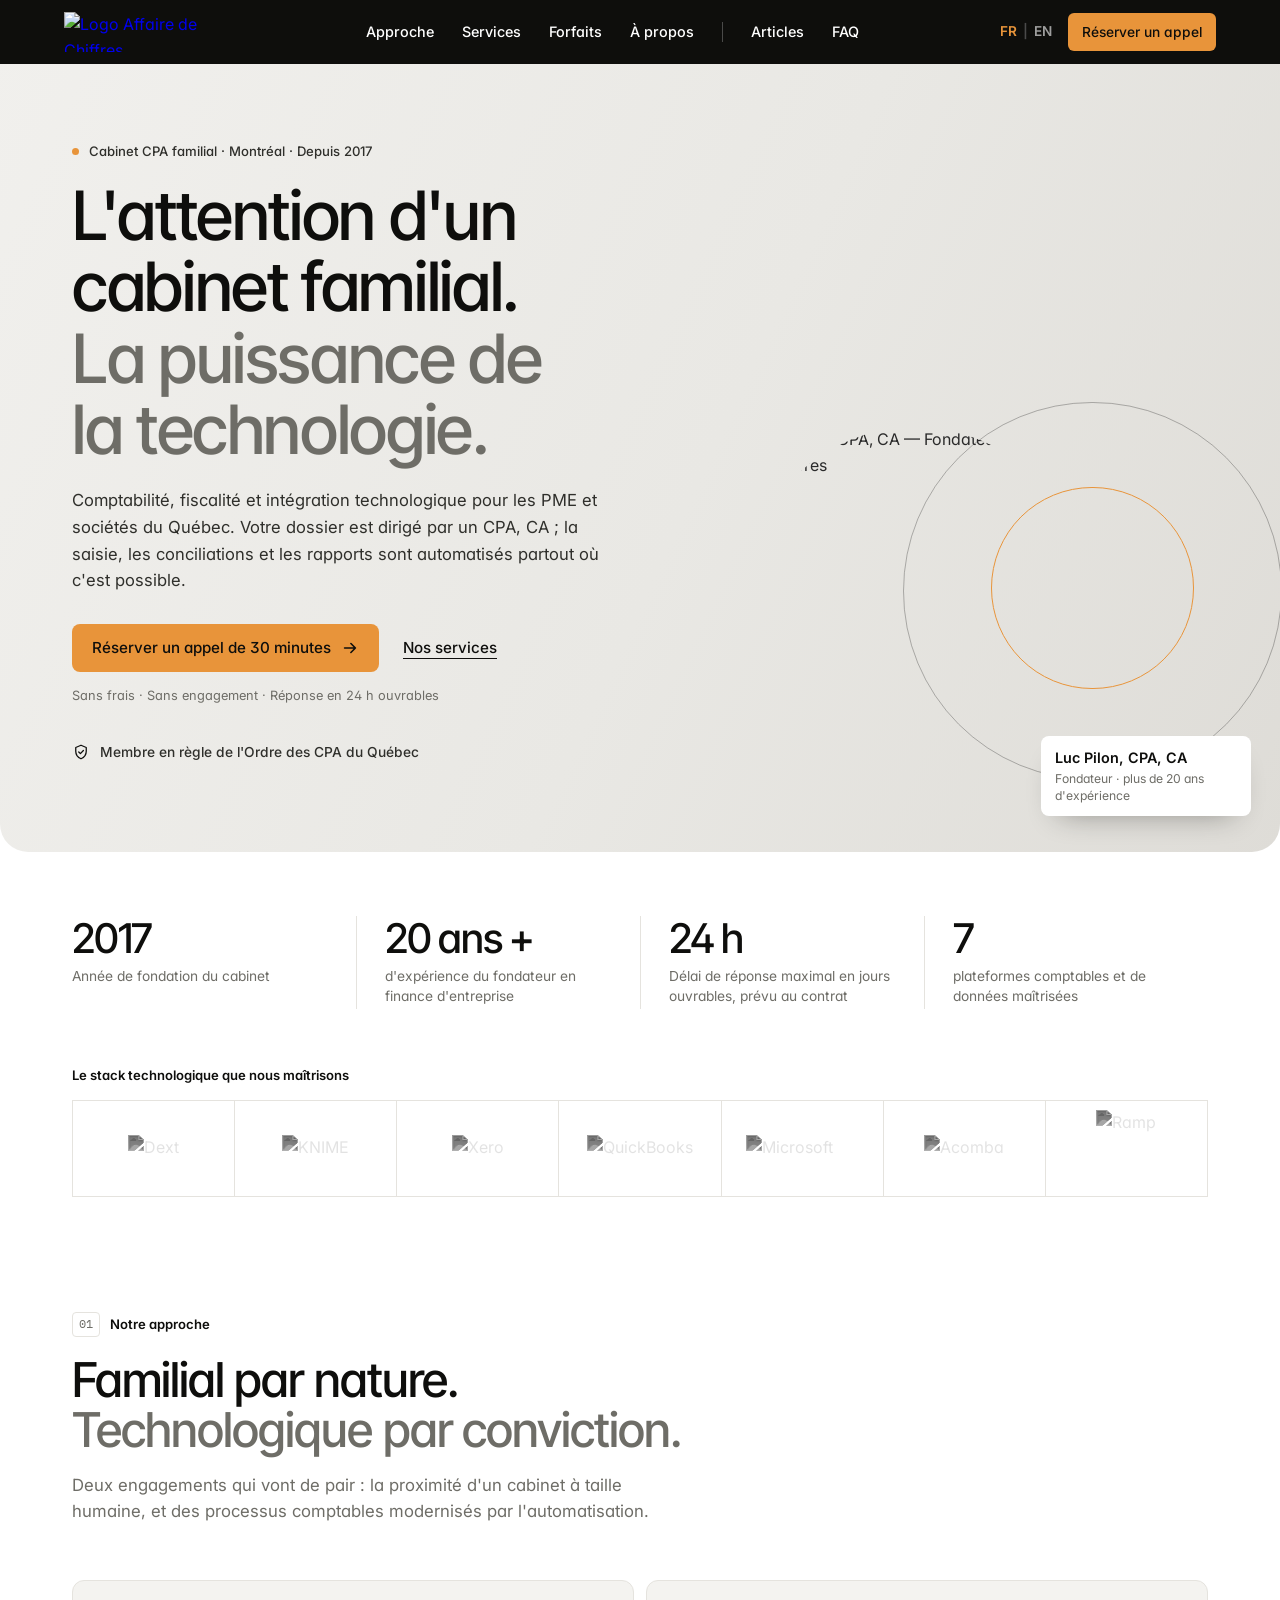
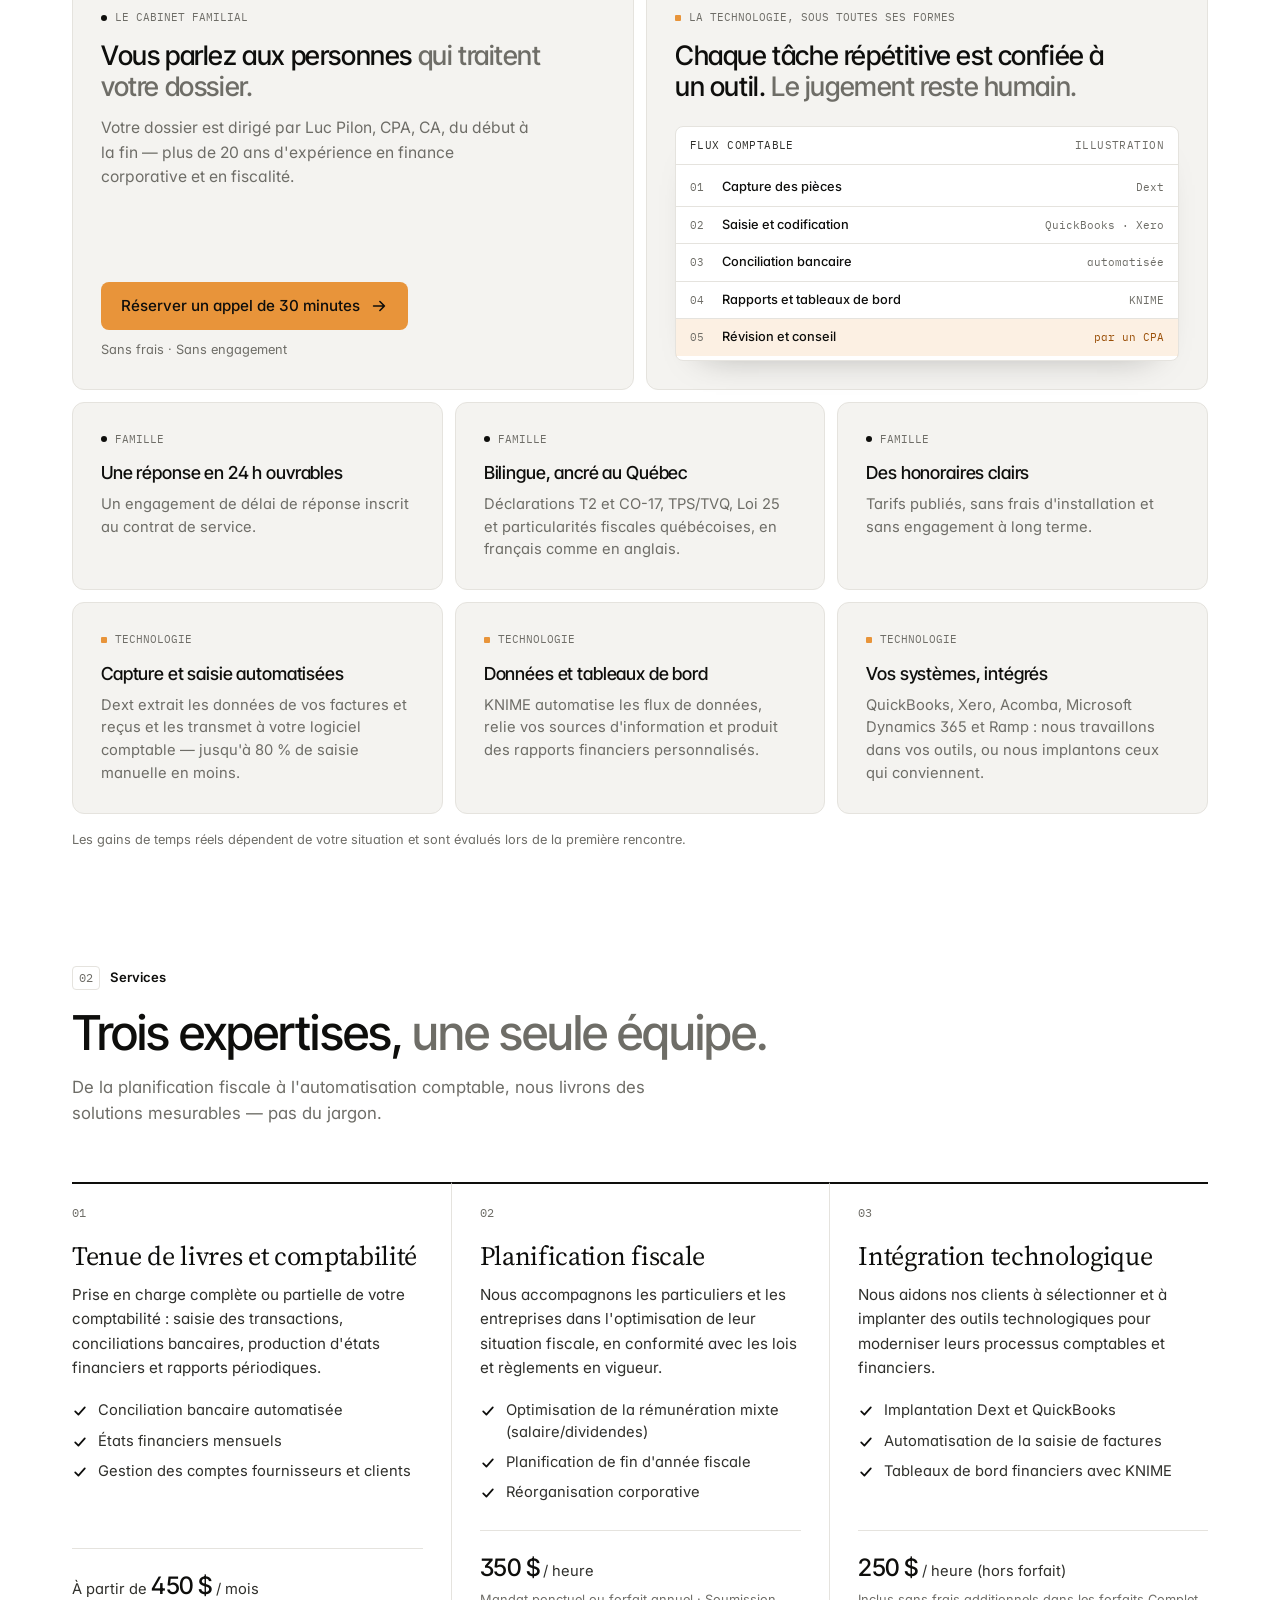
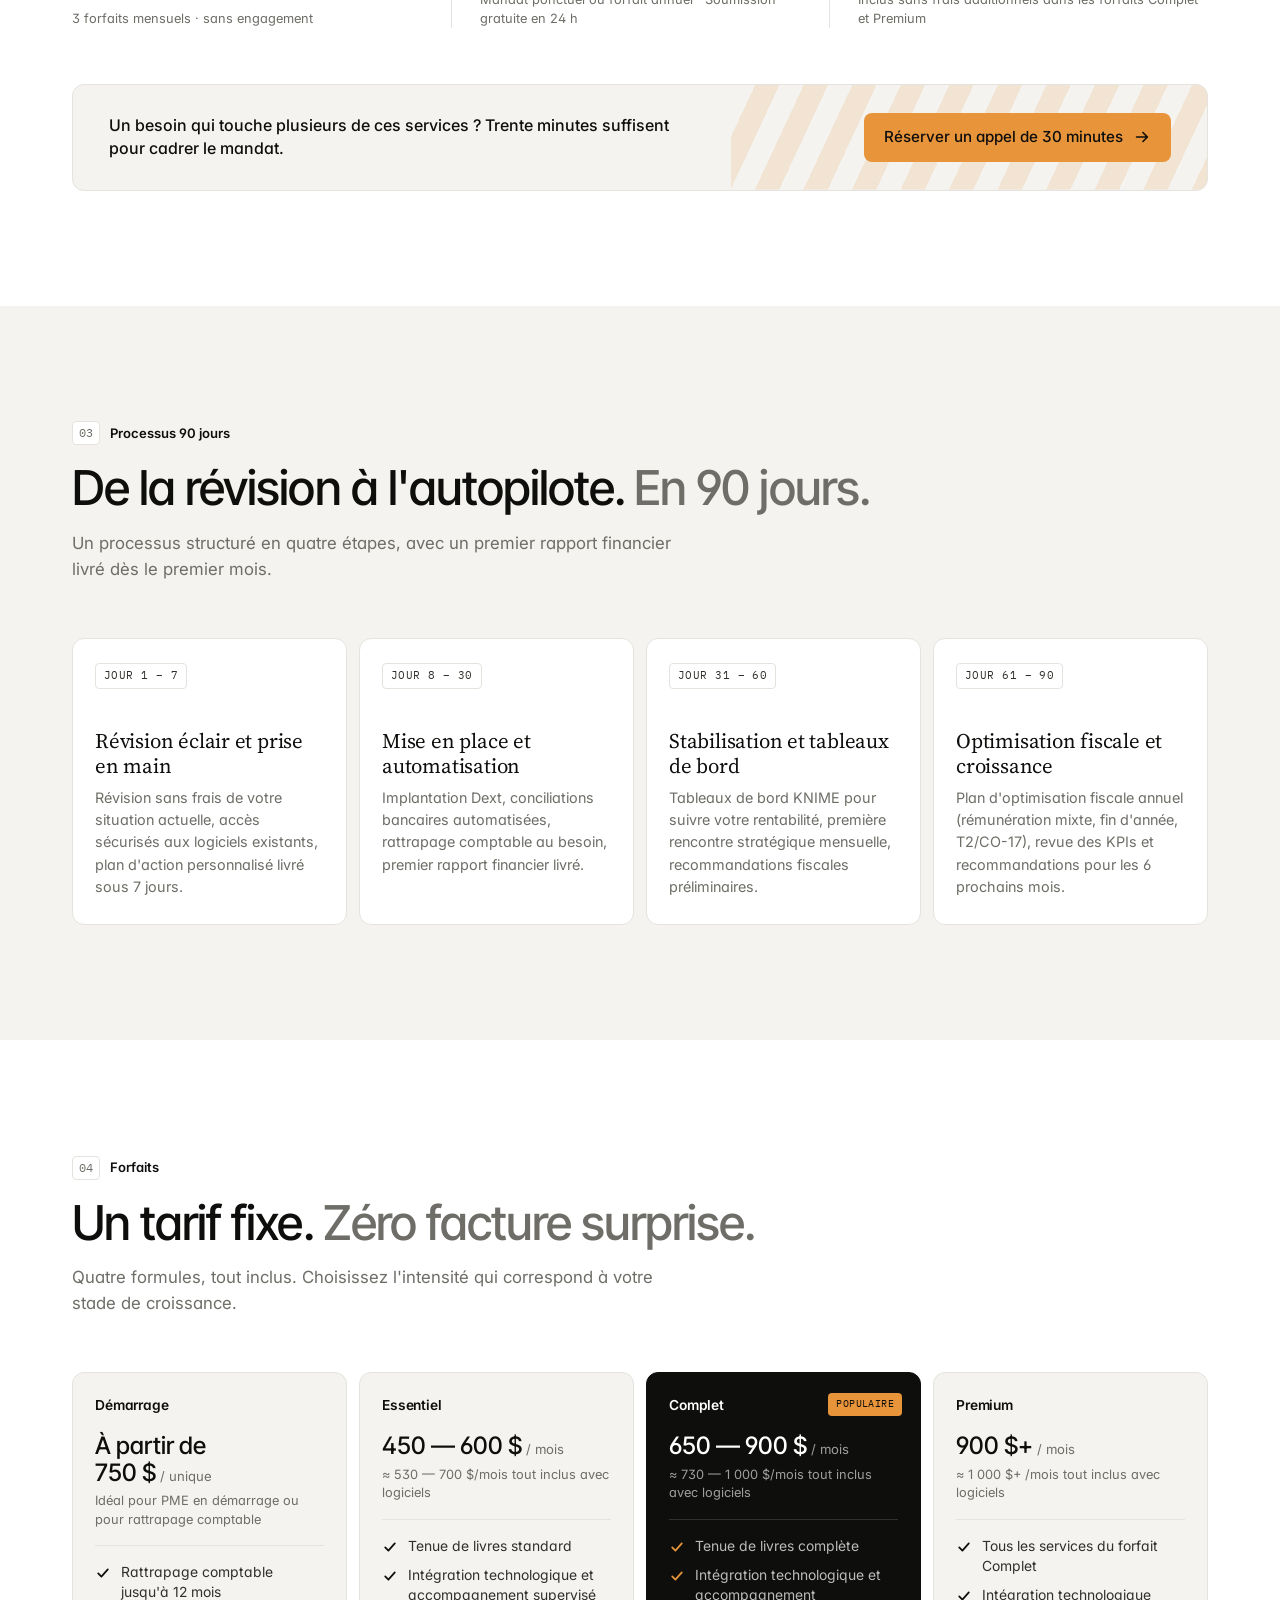
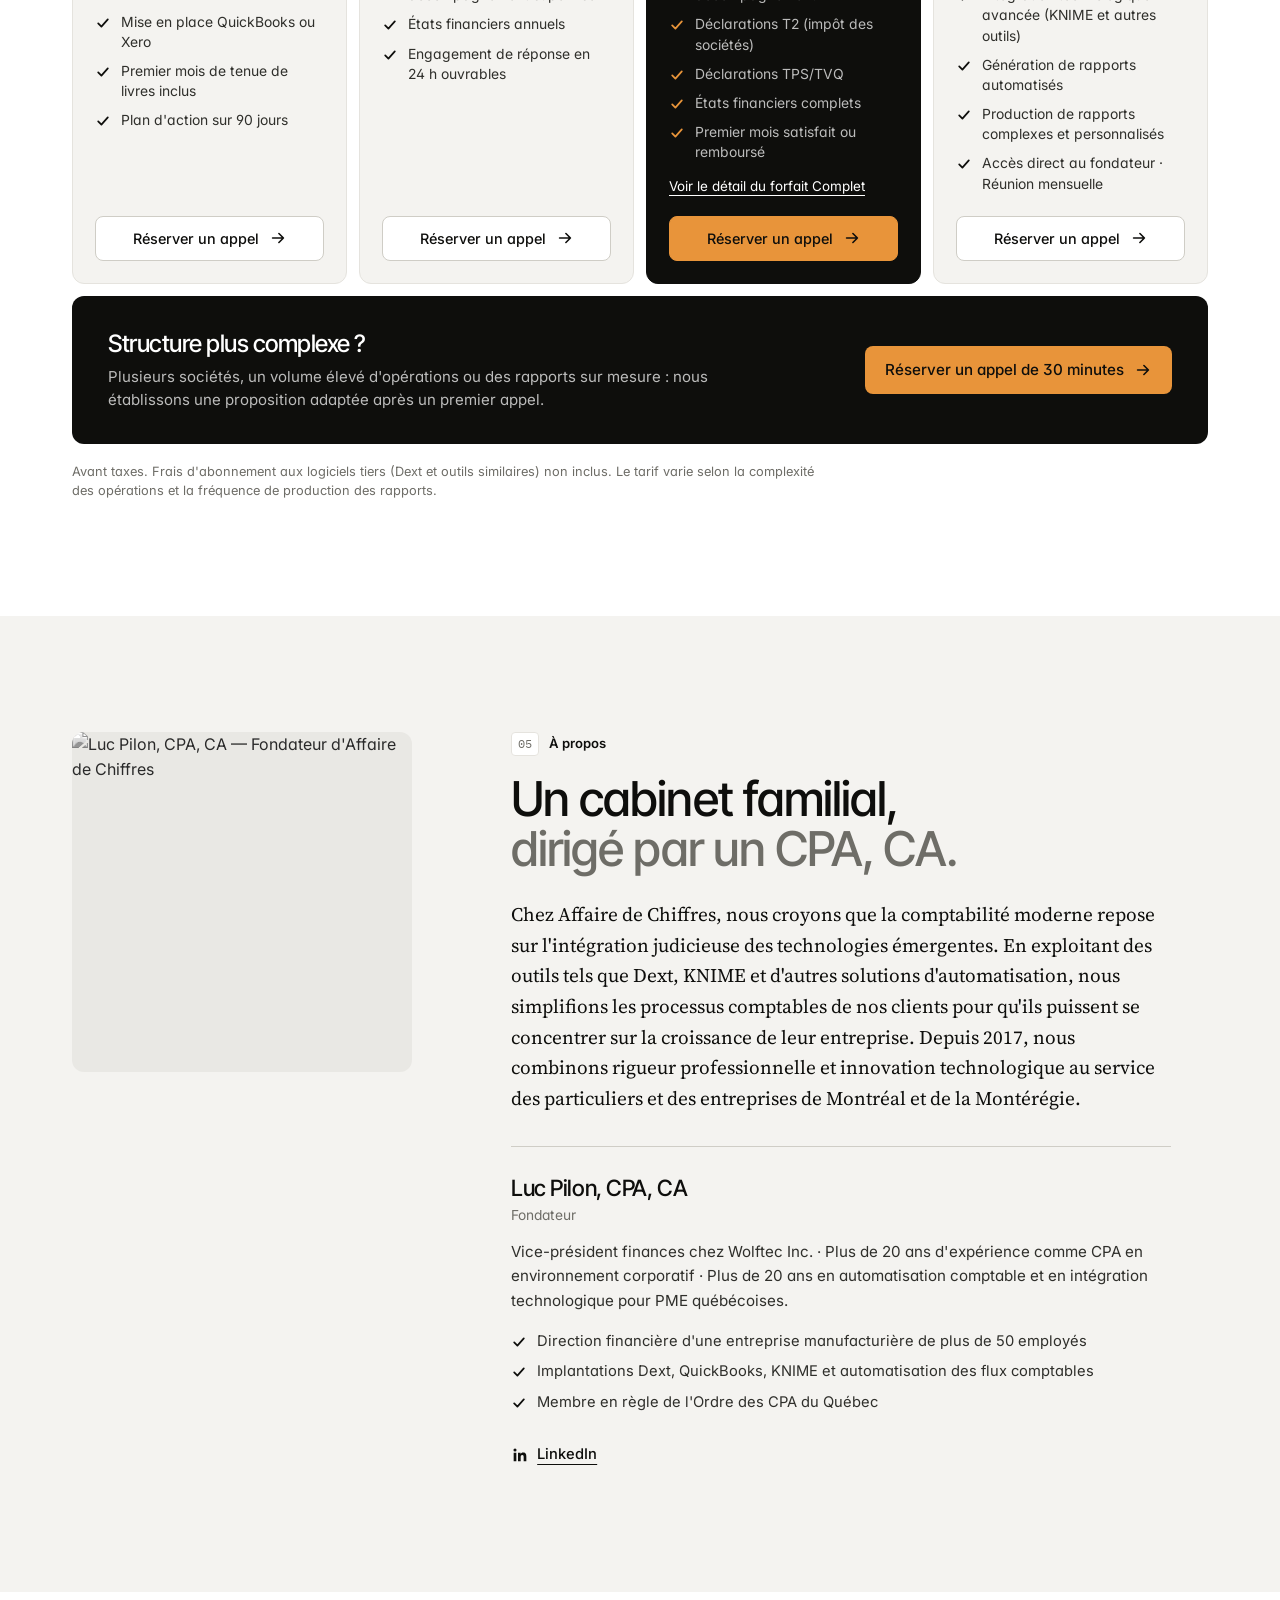
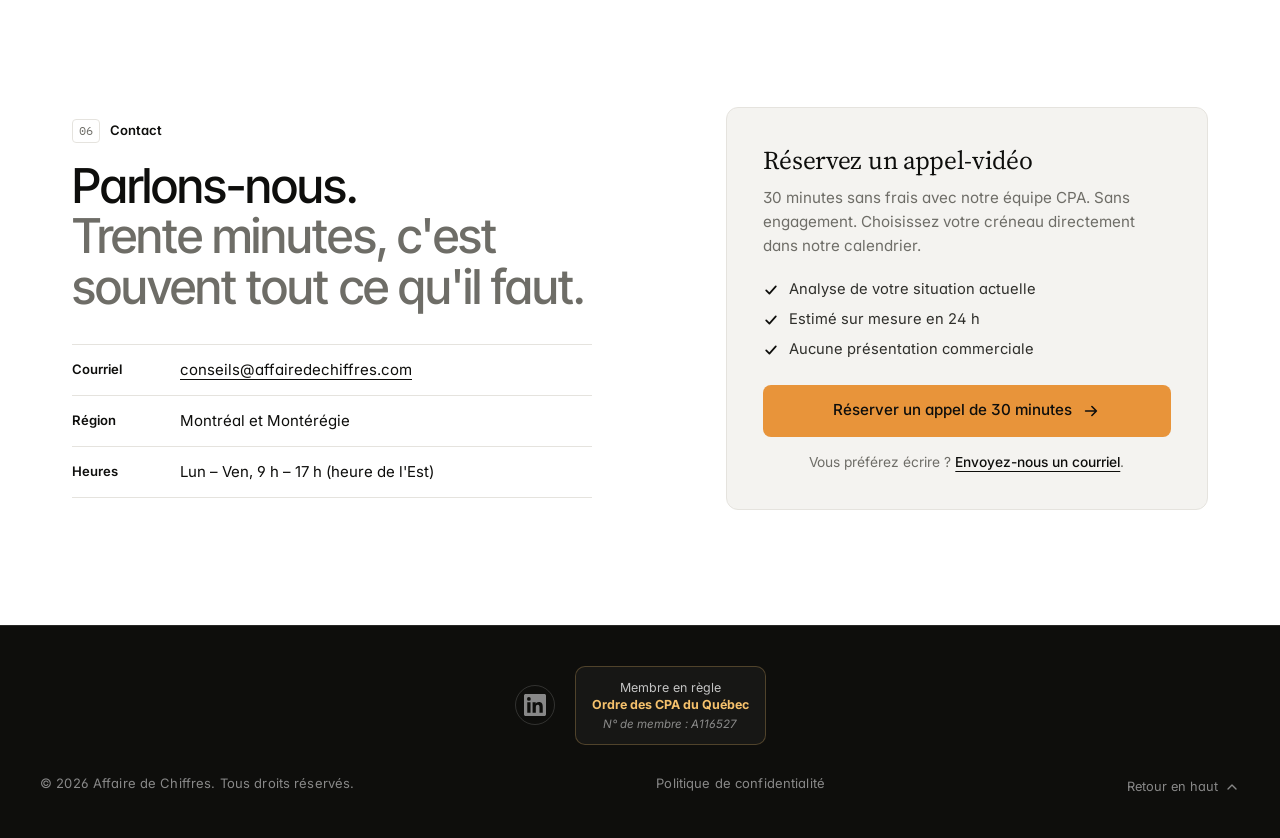
==== commit c9365364: "v100 - Design v4 inspire de ramp.com, lechiffre.ca et pwc.com/ca - home.css reecrit: fond blanc, car" ====
--- a/index.html
+++ b/index.html
@@ -52,10 +52,10 @@
   <link rel="apple-touch-icon" sizes="180x180" href="images/Logo_Carré_blanc_v1.png">
   <link rel="manifest" href="site.webmanifest">
 
-  <!-- Google Fonts — Fraunces (titres), Inter (texte), IBM Plex Mono (repères techniques), Sora (pages secondaires) -->
+  <!-- Google Fonts — Inter Tight (titres), Source Serif 4 (tuiles), Inter (texte), IBM Plex Mono (repères) -->
   <link rel="preconnect" href="https://fonts.googleapis.com">
   <link rel="preconnect" href="https://fonts.gstatic.com" crossorigin>
-  <link href="https://fonts.googleapis.com/css2?family=Fraunces:ital,opsz,wght@0,9..144,400..600;1,9..144,400..600&family=IBM+Plex+Mono:wght@400;500&family=Inter:wght@400;500;600;700&family=Sora:wght@600;700&display=swap" rel="stylesheet">
+  <link href="https://fonts.googleapis.com/css2?family=IBM+Plex+Mono:wght@400;500&family=Inter+Tight:wght@400;500;600&family=Inter:wght@400;500;600;700&family=Source+Serif+4:opsz,wght@8..60,400..600&display=swap" rel="stylesheet">
   <link rel="stylesheet" href="styles.css">
   <link rel="stylesheet" href="home.css">
 </head>
@@ -161,6 +161,7 @@
           </p>
           <div class="adc-hero__cta adc-anim" style="--d:.28s">
             <a href="https://outlook.office.com/book/ConsultationGratuite30Minutes@affairedechiffres.com/?ismsaljsauthenabled" target="_blank" rel="noopener noreferrer" class="adc-btn " data-event="hero_cta_click"><span data-lang="fr">Réserver un appel de 30 minutes</span><span data-lang="en">Book a 30-minute call</span><svg class="adc-btn__arrow" viewBox="0 0 20 20" width="18" height="18" fill="none" stroke="currentColor" stroke-width="1.8" stroke-linecap="round" stroke-linejoin="round" aria-hidden="true"><path d="M4 10h12M11 5l5 5-5 5"/></svg></a>
+            <a href="#services" class="adc-lien"><span data-lang="fr">Nos services</span><span data-lang="en">Our services</span></a>
             <p class="adc-cta-note"><span data-lang="fr">Sans frais · Sans engagement · Réponse en 24&nbsp;h ouvrables</span><span data-lang="en">No charge · No commitment · Reply within 24 business hours</span></p>
           </div>
           <p class="adc-hero__ordre adc-anim" style="--d:.36s">
@@ -171,6 +172,8 @@
 
         <!-- Visuel : le fondateur + le flux automatisé (l'humain et la technologie) -->
         <div class="adc-hero__visuel adc-anim" style="--d:.3s">
+          <span class="adc-hero__forme adc-hero__forme--1" aria-hidden="true"></span>
+          <span class="adc-hero__forme adc-hero__forme--2" aria-hidden="true"></span>
           <figure class="adc-portrait">
             <img src="images/Luc%20Pilon%20profile.jfif" alt="Luc Pilon, CPA, CA — Fondateur d'Affaire de Chiffres" width="400" height="400">
             <figcaption>
@@ -178,19 +181,6 @@
               <span data-lang="fr">Fondateur · plus de 20 ans d'expérience</span><span data-lang="en">Founder · 20+ years of experience</span>
             </figcaption>
           </figure>
-          <div class="adc-flux" role="img" aria-label="Illustration d'un flux comptable automatisé, révisé par un CPA">
-            <div class="adc-flux__entete">
-              <span class="adc-flux__titre"><span data-lang="fr">flux comptable</span><span data-lang="en">accounting flow</span></span>
-              <span class="adc-flux__etat"><span data-lang="fr">illustration</span><span data-lang="en">illustration</span></span>
-            </div>
-            <ol class="adc-flux__liste">
-              <li><span class="adc-flux__n">01</span><span class="adc-flux__l"><span data-lang="fr">Capture des pièces</span><span data-lang="en">Document capture</span></span><span class="adc-flux__o">Dext</span></li>
-              <li><span class="adc-flux__n">02</span><span class="adc-flux__l"><span data-lang="fr">Saisie et codification</span><span data-lang="en">Entry and coding</span></span><span class="adc-flux__o">QuickBooks · Xero</span></li>
-              <li><span class="adc-flux__n">03</span><span class="adc-flux__l"><span data-lang="fr">Conciliation bancaire</span><span data-lang="en">Bank reconciliation</span></span><span class="adc-flux__o"><span data-lang="fr">automatisée</span><span data-lang="en">automated</span></span></li>
-              <li><span class="adc-flux__n">04</span><span class="adc-flux__l"><span data-lang="fr">Rapports et tableaux de bord</span><span data-lang="en">Reports and dashboards</span></span><span class="adc-flux__o">KNIME</span></li>
-              <li class="adc-flux__humain"><span class="adc-flux__n">05</span><span class="adc-flux__l"><span data-lang="fr">Révision et conseil</span><span data-lang="en">Review and advice</span></span><span class="adc-flux__o"><span data-lang="fr">par un CPA</span><span data-lang="en">by a CPA</span></span></li>
-            </ol>
-          </div>
         </div>
       </div>
     </section>
@@ -231,57 +221,65 @@
           <h2 class="scroll-reveal"><span data-lang="fr">Familial par nature. <em>Technologique par conviction.</em></span><span data-lang="en">Family by nature. <em>Tech by conviction.</em></span></h2>
           <p class="adc-entete__intro scroll-reveal"><span data-lang="fr">Deux engagements qui vont de pair&nbsp;: la proximité d'un cabinet à taille humaine, et des processus comptables modernisés par l'automatisation.</span><span data-lang="en">Two commitments that go hand in hand: the closeness of a human-scale firm, and accounting processes modernized through automation.</span></p>
         </header>
-        <div class="adc-duo">
-          <article class="adc-pilier adc-pilier--famille scroll-reveal">
-            <p class="adc-pilier__label"><span data-lang="fr">Le cabinet familial</span><span data-lang="en">The family firm</span></p>
-            <h3><span data-lang="fr">Vous parlez aux personnes qui traitent votre dossier.</span><span data-lang="en">You speak with the people who handle your file.</span></h3>
-            <ul class="adc-pilier__liste">
-              <li>
-                <h4><span data-lang="fr">Un CPA, CA à la tête de votre dossier</span><span data-lang="en">A CPA, CA leading your file</span></h4>
-                <p><span data-lang="fr">Votre dossier est dirigé par Luc Pilon, CPA, CA, du début à la fin — plus de 20 ans d'expérience en finance corporative et en fiscalité.</span><span data-lang="en">Your file is led by Luc Pilon, CPA, CA, from start to finish — over 20 years of experience in corporate finance and tax.</span></p>
-              </li>
-              <li>
-                <h4><span data-lang="fr">Une réponse en 24&nbsp;h ouvrables</span><span data-lang="en">A reply within 24 business hours</span></h4>
-                <p><span data-lang="fr">Un engagement de délai de réponse inscrit au contrat de service.</span><span data-lang="en">A response-time commitment written into the service contract.</span></p>
-              </li>
-              <li>
-                <h4><span data-lang="fr">Bilingue, ancré au Québec</span><span data-lang="en">Bilingual, rooted in Quebec</span></h4>
-                <p><span data-lang="fr">Déclarations T2 et CO-17, TPS/TVQ, Loi&nbsp;25 et particularités fiscales québécoises, en français comme en anglais.</span><span data-lang="en">T2 and CO-17 filings, GST/QST, Law 25 and Quebec-specific tax rules, in French and in English.</span></p>
-              </li>
-              <li>
-                <h4><span data-lang="fr">Des honoraires clairs</span><span data-lang="en">Clear fees</span></h4>
-                <p><span data-lang="fr">Tarifs publiés, sans frais d'installation et sans engagement à long terme.</span><span data-lang="en">Published pricing, no setup fees and no long-term commitment.</span></p>
-              </li>
-            </ul>
-            <div class="adc-pilier__cta">
+        <div class="adc-bento">
+          <article class="adc-case adc-case--grand adc-case--famille scroll-reveal">
+            <p class="adc-case__label"><span data-lang="fr">Le cabinet familial</span><span data-lang="en">The family firm</span></p>
+            <h3><span data-lang="fr">Vous parlez aux personnes <em>qui traitent votre dossier.</em></span><span data-lang="en">You speak with the people <em>who handle your file.</em></span></h3>
+            <p><span data-lang="fr">Votre dossier est dirigé par Luc Pilon, CPA, CA, du début à la fin — plus de 20 ans d'expérience en finance corporative et en fiscalité.</span><span data-lang="en">Your file is led by Luc Pilon, CPA, CA, from start to finish — over 20 years of experience in corporate finance and tax.</span></p>
+            <div class="adc-case__pied">
               <a href="https://outlook.office.com/book/ConsultationGratuite30Minutes@affairedechiffres.com/?ismsaljsauthenabled" target="_blank" rel="noopener noreferrer" class="adc-btn " data-event="approche_cta_click"><span data-lang="fr">Réserver un appel de 30 minutes</span><span data-lang="en">Book a 30-minute call</span><svg class="adc-btn__arrow" viewBox="0 0 20 20" width="18" height="18" fill="none" stroke="currentColor" stroke-width="1.8" stroke-linecap="round" stroke-linejoin="round" aria-hidden="true"><path d="M4 10h12M11 5l5 5-5 5"/></svg></a>
               <p class="adc-cta-note"><span data-lang="fr">Sans frais · Sans engagement</span><span data-lang="en">No charge · No commitment</span></p>
             </div>
           </article>
-          <article class="adc-pilier adc-pilier--tech scroll-reveal">
-            <p class="adc-pilier__label"><span data-lang="fr">La technologie, sous toutes ses formes</span><span data-lang="en">Technology, in all its forms</span></p>
-            <h3><span data-lang="fr">Chaque tâche répétitive est confiée à un outil. Le jugement reste humain.</span><span data-lang="en">Every repetitive task goes to a tool. Judgment stays human.</span></h3>
-            <ul class="adc-pilier__liste">
-              <li>
-                <h4><span data-lang="fr">Capture et saisie automatisées</span><span data-lang="en">Automated capture and entry</span></h4>
-                <p><span data-lang="fr">Dext extrait les données de vos factures et reçus et les transmet à votre logiciel comptable — jusqu'à 80&nbsp;% de saisie manuelle en moins.</span><span data-lang="en">Dext extracts data from your invoices and receipts and sends it to your accounting software — up to 80% less manual entry.</span></p>
-              </li>
-              <li>
-                <h4><span data-lang="fr">Données et tableaux de bord</span><span data-lang="en">Data and dashboards</span></h4>
-                <p><span data-lang="fr">KNIME automatise les flux de données, relie vos sources d'information et produit des rapports financiers personnalisés.</span><span data-lang="en">KNIME automates data workflows, connects your information sources and produces custom financial reports.</span></p>
-              </li>
-              <li>
-                <h4><span data-lang="fr">Vos systèmes, intégrés</span><span data-lang="en">Your systems, integrated</span></h4>
-                <p><span data-lang="fr">QuickBooks, Xero, Acomba et Microsoft Dynamics 365&nbsp;: nous travaillons dans vos outils, ou nous implantons ceux qui conviennent.</span><span data-lang="en">QuickBooks, Xero, Acomba and Microsoft Dynamics 365: we work in your tools, or implement the right ones.</span></p>
-              </li>
-              <li>
-                <h4><span data-lang="fr">Dépenses et cartes d'entreprise</span><span data-lang="en">Spend and corporate cards</span></h4>
-                <p><span data-lang="fr">Ramp pour encadrer les dépenses et alimenter la comptabilité en continu.</span><span data-lang="en">Ramp to control spending and feed the books continuously.</span></p>
-              </li>
-            </ul>
-            <p class="adc-pilier__note"><span data-lang="fr">Les gains de temps réels dépendent de votre situation et sont évalués lors de la première rencontre.</span><span data-lang="en">Actual time savings depend on your situation and are assessed during the first meeting.</span></p>
-          </article>
-        </div>
+          <article class="adc-case adc-case--grand adc-case--tech scroll-reveal">
+            <p class="adc-case__label"><span data-lang="fr">La technologie, sous toutes ses formes</span><span data-lang="en">Technology, in all its forms</span></p>
+            <h3><span data-lang="fr">Chaque tâche répétitive est confiée à un outil. <em>Le jugement reste humain.</em></span><span data-lang="en">Every repetitive task goes to a tool. <em>Judgment stays human.</em></span></h3>
+            <div class="adc-flux" role="img" aria-label="Illustration d'un flux comptable automatisé, révisé par un CPA">
+            <div class="adc-flux__entete">
+              <span class="adc-flux__titre"><span data-lang="fr">flux comptable</span><span data-lang="en">accounting flow</span></span>
+              <span class="adc-flux__etat"><span data-lang="fr">illustration</span><span data-lang="en">illustration</span></span>
+            </div>
+            <ol class="adc-flux__liste">
+              <li><span class="adc-flux__n">01</span><span class="adc-flux__l"><span data-lang="fr">Capture des pièces</span><span data-lang="en">Document capture</span></span><span class="adc-flux__o">Dext</span></li>
+              <li><span class="adc-flux__n">02</span><span class="adc-flux__l"><span data-lang="fr">Saisie et codification</span><span data-lang="en">Entry and coding</span></span><span class="adc-flux__o">QuickBooks · Xero</span></li>
+              <li><span class="adc-flux__n">03</span><span class="adc-flux__l"><span data-lang="fr">Conciliation bancaire</span><span data-lang="en">Bank reconciliation</span></span><span class="adc-flux__o"><span data-lang="fr">automatisée</span><span data-lang="en">automated</span></span></li>
+              <li><span class="adc-flux__n">04</span><span class="adc-flux__l"><span data-lang="fr">Rapports et tableaux de bord</span><span data-lang="en">Reports and dashboards</span></span><span class="adc-flux__o">KNIME</span></li>
+              <li class="adc-flux__humain"><span class="adc-flux__n">05</span><span class="adc-flux__l"><span data-lang="fr">Révision et conseil</span><span data-lang="en">Review and advice</span></span><span class="adc-flux__o"><span data-lang="fr">par un CPA</span><span data-lang="en">by a CPA</span></span></li>
+            </ol>
+          </div>
+          </article>
+          <article class="adc-case adc-case--famille scroll-reveal">
+            <p class="adc-case__label"><span data-lang="fr">Famille</span><span data-lang="en">Family</span></p>
+            <h3><span data-lang="fr">Une réponse en 24&nbsp;h ouvrables</span><span data-lang="en">A reply within 24 business hours</span></h3>
+            <p><span data-lang="fr">Un engagement de délai de réponse inscrit au contrat de service.</span><span data-lang="en">A response-time commitment written into the service contract.</span></p>
+          </article>
+          <article class="adc-case adc-case--famille scroll-reveal">
+            <p class="adc-case__label"><span data-lang="fr">Famille</span><span data-lang="en">Family</span></p>
+            <h3><span data-lang="fr">Bilingue, ancré au Québec</span><span data-lang="en">Bilingual, rooted in Quebec</span></h3>
+            <p><span data-lang="fr">Déclarations T2 et CO-17, TPS/TVQ, Loi&nbsp;25 et particularités fiscales québécoises, en français comme en anglais.</span><span data-lang="en">T2 and CO-17 filings, GST/QST, Law 25 and Quebec-specific tax rules, in French and in English.</span></p>
+          </article>
+          <article class="adc-case adc-case--famille scroll-reveal">
+            <p class="adc-case__label"><span data-lang="fr">Famille</span><span data-lang="en">Family</span></p>
+            <h3><span data-lang="fr">Des honoraires clairs</span><span data-lang="en">Clear fees</span></h3>
+            <p><span data-lang="fr">Tarifs publiés, sans frais d'installation et sans engagement à long terme.</span><span data-lang="en">Published pricing, no setup fees and no long-term commitment.</span></p>
+          </article>
+          <article class="adc-case adc-case--tech scroll-reveal">
+            <p class="adc-case__label"><span data-lang="fr">Technologie</span><span data-lang="en">Technology</span></p>
+            <h3><span data-lang="fr">Capture et saisie automatisées</span><span data-lang="en">Automated capture and entry</span></h3>
+            <p><span data-lang="fr">Dext extrait les données de vos factures et reçus et les transmet à votre logiciel comptable — jusqu'à 80&nbsp;% de saisie manuelle en moins.</span><span data-lang="en">Dext extracts data from your invoices and receipts and sends it to your accounting software — up to 80% less manual entry.</span></p>
+          </article>
+          <article class="adc-case adc-case--tech scroll-reveal">
+            <p class="adc-case__label"><span data-lang="fr">Technologie</span><span data-lang="en">Technology</span></p>
+            <h3><span data-lang="fr">Données et tableaux de bord</span><span data-lang="en">Data and dashboards</span></h3>
+            <p><span data-lang="fr">KNIME automatise les flux de données, relie vos sources d'information et produit des rapports financiers personnalisés.</span><span data-lang="en">KNIME automates data workflows, connects your information sources and produces custom financial reports.</span></p>
+          </article>
+          <article class="adc-case adc-case--tech scroll-reveal">
+            <p class="adc-case__label"><span data-lang="fr">Technologie</span><span data-lang="en">Technology</span></p>
+            <h3><span data-lang="fr">Vos systèmes, intégrés</span><span data-lang="en">Your systems, integrated</span></h3>
+            <p><span data-lang="fr">QuickBooks, Xero, Acomba, Microsoft Dynamics 365 et Ramp&nbsp;: nous travaillons dans vos outils, ou nous implantons ceux qui conviennent.</span><span data-lang="en">QuickBooks, Xero, Acomba, Microsoft Dynamics 365 and Ramp: we work in your tools, or implement the right ones.</span></p>
+          </article>
+        </div>
+        <p class="adc-bento__note scroll-reveal"><span data-lang="fr">Les gains de temps réels dépendent de votre situation et sont évalués lors de la première rencontre.</span><span data-lang="en">Actual time savings depend on your situation and are assessed during the first meeting.</span></p>
       </div>
     </section>
 
--- a/home.css
+++ b/home.css
@@ -1,43 +1,48 @@
 /* ================================================================
-   HOME.CSS — Refonte de la page d'accueil (design v3)
+   HOME.CSS — Design v4 (jetons, navigation, page d'accueil)
    ----------------------------------------------------------------
-   Positionnement : cabinet CPA familial + technologie.
-     · Fraunces (serif)      → la voix « familiale », les titres
-     · IBM Plex Mono         → les repères « technologiques »
-     · Inter                 → le texte courant
-   Un seul appel à l'action (réservation 30 min) répété sur la page.
-   Chargé après styles.css, uniquement par index.html.
-   Tout est préfixé `adc-` pour ne pas entrer en conflit avec les
-   couches héritées de styles.css.
+   Références étudiées :
+     · ramp.com      → fond blanc, cartes gris clair en « bento », titres
+                       bicolores (noir + gris), un seul accent réservé au CTA,
+                       boutons compacts à petit rayon, filets fins.
+     · lechiffre.ca  → hero gris doux, portrait en noir et blanc, formes
+                       géométriques au trait, lien secondaire souligné.
+     · pwc.com/ca    → titres de tuiles en serif sobre, petits libellés gras,
+                       angles nets, ton éditorial.
+   Typo : Inter Tight (titres) · Source Serif 4 (titres de tuiles) ·
+          Inter (texte) · IBM Plex Mono (repères).
+   Chargé après styles.css par toutes les pages ; les sous-pages ajoutent
+   pages.css. Classes préfixées `adc-`.
    ================================================================ */
 
 :root {
-  --adc-papier:      #F7F3EB;
-  --adc-papier-2:    #EFE9DC;
-  --adc-blanc:       #FFFDF9;
-  --adc-encre:       #15140F;
-  --adc-encre-2:     #3B392F;
-  --adc-encre-3:     #6A675B;
-  --adc-ligne:       #E1DACA;
-  --adc-ligne-forte: #CFC6B1;
-  --adc-ambre:       #E8943A;
+  --adc-papier:      #FFFFFF;   /* fond de page */
+  --adc-papier-2:    #F4F3F0;   /* cartes et bandes gris clair */
+  --adc-papier-3:    #E9E8E4;   /* gris du hero */
+  --adc-blanc:       #FFFFFF;
+  --adc-encre:       #0E0E0C;
+  --adc-encre-2:     #2F2F2B;
+  --adc-encre-3:     #6E6D67;   /* gris des seconds membres de titres */
+  --adc-ligne:       #E5E3DE;
+  --adc-ligne-forte: #CFCDC6;
+  --adc-ambre:       #E8943A;   /* accent unique : appels à l'action */
   --adc-ambre-vif:   #F2A552;
-  --adc-ambre-texte: #9A4F07;   /* ambre lisible sur papier (AA) */
-  --adc-nuit-ligne:  rgba(247, 243, 235, 0.14);
-  --adc-nuit-texte:  rgba(247, 243, 235, 0.72);
-
-  --adc-serif: 'Fraunces', 'Iowan Old Style', 'Palatino Linotype', Georgia, serif;
+  --adc-ambre-texte: #9A4F07;
+  --adc-nuit-ligne:  rgba(255, 255, 255, 0.14);
+  --adc-nuit-texte:  rgba(255, 255, 255, 0.72);
+
+  --adc-titre: 'Inter Tight', 'Inter', 'Helvetica Neue', Arial, sans-serif;
+  --adc-serif: 'Source Serif 4', 'Charter', 'Iowan Old Style', Georgia, serif;
   --adc-sans:  'Inter', 'Segoe UI', system-ui, -apple-system, sans-serif;
   --adc-mono:  'IBM Plex Mono', ui-monospace, 'SFMono-Regular', Menlo, monospace;
 
-  --adc-rayon:    14px;
-  --adc-rayon-lg: 22px;
-  --adc-py: clamp(64px, 9vw, 120px);
+  --adc-rayon:    8px;
+  --adc-rayon-lg: 12px;
+  --adc-py: clamp(64px, 9vw, 128px);
 }
 
 /* ---------- Base ---------- */
 html { font-size: 16px; }
-@media (min-width: 900px) { html { font-size: 17px; } }
 
 body {
   background: var(--adc-papier);
@@ -54,68 +59,72 @@
 
 .adc-wrap {
   width: 100%;
-  max-width: 1180px;
+  max-width: 1200px;
   margin: 0 auto;
-  padding: 0 clamp(20px, 5vw, 40px);
-}
-
+  padding: 0 clamp(20px, 4vw, 32px);
+}
+
+/* Titres : grotesque, graisse moyenne, second membre en gris */
 .adc h1,
 .adc h2 {
-  font-family: var(--adc-serif);
-  font-weight: 400;
-  font-optical-sizing: auto;
-  color: var(--adc-encre);
-  letter-spacing: -0.022em;
-  line-height: 1.06;
+  font-family: var(--adc-titre);
+  font-weight: 500;
+  color: var(--adc-encre);
+  letter-spacing: -0.02em;
+  line-height: 1.05;
   text-wrap: balance;
 }
 .adc h1 em,
-.adc h2 em {
-  font-style: italic;
-  font-weight: 400;
-  color: var(--adc-ambre-texte);
-}
-.adc h2 { font-size: clamp(2rem, 4.4vw, 3.25rem); }
+.adc h2 em,
+.adc h3 em {
+  font-style: normal;
+  font-weight: inherit;
+  color: var(--adc-encre-3);
+}
+.adc h2 { font-size: clamp(1.9rem, 4vw, 3rem); }
 .adc h3 {
   font-family: var(--adc-sans);
   color: var(--adc-encre);
   letter-spacing: -0.01em;
 }
 
-/* Repère de section : numéro mono + libellé */
+/* Petit libellé de section (gras, sobre) */
 .adc-eyebrow {
   display: flex;
   align-items: center;
   gap: 10px;
+  font-family: var(--adc-sans);
+  font-size: 0.82rem;
+  font-weight: 600;
+  letter-spacing: 0;
+  color: var(--adc-encre);
+  margin-bottom: 18px;
+}
+.adc-eyebrow__num {
   font-family: var(--adc-mono);
-  font-size: 0.74rem;
-  font-weight: 500;
-  letter-spacing: 0.08em;
-  text-transform: uppercase;
-  color: var(--adc-encre-3);
-  margin-bottom: 20px;
-}
-.adc-eyebrow__num {
-  color: var(--adc-ambre-texte);
-  padding-right: 10px;
-  border-right: 1px solid var(--adc-ligne-forte);
+  font-weight: 400;
+  font-size: 0.72rem;
+  color: var(--adc-encre-3);
+  padding: 2px 6px;
+  border: 1px solid var(--adc-ligne);
+  border-radius: 4px;
+  background: var(--adc-blanc);
 }
 .adc-eyebrow__dot {
   width: 7px;
   height: 7px;
   border-radius: 50%;
   background: var(--adc-ambre);
-  box-shadow: 0 0 0 4px rgba(232, 148, 58, 0.18);
   flex: none;
 }
 
-.adc-entete { max-width: 780px; margin-bottom: clamp(36px, 5vw, 60px); }
+.adc-entete { max-width: 820px; margin-bottom: clamp(32px, 4.5vw, 56px); }
 .adc-entete__intro {
-  margin-top: 18px;
-  font-size: 1.08rem;
-  line-height: 1.6;
-  color: var(--adc-encre-3);
-  max-width: 620px;
+  margin-top: 16px;
+  font-size: 1.05rem;
+  line-height: 1.55;
+  color: var(--adc-encre-3);
+  max-width: 600px;
 }
 
 /* ---------- Bouton — l'unique appel à l'action ---------- */
@@ -123,84 +132,89 @@
   display: inline-flex;
   align-items: center;
   justify-content: center;
-  gap: 12px;
-  min-height: 54px;
-  padding: 14px 26px;
-  border-radius: 12px;
+  gap: 10px;
+  min-height: 48px;
+  padding: 12px 20px;
+  border-radius: var(--adc-rayon);
   background: var(--adc-ambre);
   color: var(--adc-encre);
   font-family: var(--adc-sans);
-  font-size: 1rem;
-  font-weight: 600;
-  letter-spacing: -0.005em;
+  font-size: 0.95rem;
+  font-weight: 500;
   text-decoration: none;
   white-space: nowrap;
-  box-shadow: 0 1px 0 rgba(255, 255, 255, 0.35) inset, 0 10px 24px -12px rgba(154, 79, 7, 0.65);
-  transition: background-color 0.2s ease, transform 0.2s ease, box-shadow 0.2s ease;
-}
-.adc-btn:hover {
-  background: var(--adc-ambre-vif);
-  transform: translateY(-1px);
-  box-shadow: 0 1px 0 rgba(255, 255, 255, 0.35) inset, 0 16px 30px -14px rgba(154, 79, 7, 0.75);
-}
+  transition: background-color 0.18s ease;
+}
+.adc-btn:hover { background: var(--adc-ambre-vif); }
 .adc-btn:focus-visible,
 .adc-nav-cta:focus-visible,
-.adc-forfait__cta:focus-visible {
-  outline: 3px solid var(--adc-encre);
+.adc-forfait__cta:focus-visible,
+.adc-lien:focus-visible {
+  outline: 2px solid var(--adc-encre);
   outline-offset: 3px;
 }
-.adc-contact .adc-btn:focus-visible,
 .adc-surmesure .adc-btn:focus-visible,
 .adc-forfait--vedette .adc-forfait__cta:focus-visible,
-.adc-nav-cta:focus-visible { outline-color: var(--adc-papier); }
-.adc-btn__arrow { flex: none; transition: transform 0.2s ease; }
+.adc-nav-cta:focus-visible { outline-color: #fff; }
+.adc-btn__arrow { flex: none; transition: transform 0.18s ease; }
 .adc-btn:hover .adc-btn__arrow,
 .adc-forfait__cta:hover .adc-btn__arrow { transform: translateX(3px); }
+.adc-btn--large { width: 100%; min-height: 52px; }
 @media (max-width: 479px) {
-  .adc-btn { white-space: normal; text-align: center; padding-left: 14px; padding-right: 14px; gap: 10px; font-size: 0.95rem; }
-  .adc-hero__cta .adc-btn, .adc-relance .adc-btn, .adc-surmesure .adc-btn, .adc-pilier__cta .adc-btn { width: 100%; }
-}
-.adc-btn--large { width: 100%; min-height: 58px; font-size: 1.04rem; }
+  .adc-btn { white-space: normal; text-align: center; padding-left: 14px; padding-right: 14px; }
+  .adc-hero__cta .adc-btn, .adc-relance .adc-btn, .adc-surmesure .adc-btn, .adc-case__pied .adc-btn { width: 100%; }
+}
+
+/* Lien secondaire souligné */
+.adc-lien {
+  display: inline-flex;
+  align-items: center;
+  min-height: 44px;
+  color: var(--adc-encre);
+  font-size: 0.95rem;
+  font-weight: 500;
+  text-decoration: underline;
+  text-decoration-thickness: 1px;
+  text-underline-offset: 5px;
+}
+.adc-lien:hover { text-decoration-thickness: 2px; }
 
 .adc-cta-note {
-  font-family: var(--adc-mono);
-  font-size: 0.74rem;
-  letter-spacing: 0.02em;
+  font-size: 0.8rem;
   color: var(--adc-encre-3);
 }
 
 /* Listes à coches */
-.adc-checks { list-style: none; display: grid; gap: 10px; }
+.adc-checks { list-style: none; display: grid; gap: 9px; }
 .adc-checks li {
   display: grid;
-  grid-template-columns: 18px 1fr;
+  grid-template-columns: 16px 1fr;
   gap: 10px;
   align-items: start;
-  font-size: 0.94rem;
+  font-size: 0.92rem;
   line-height: 1.45;
 }
-.adc-checks svg { margin-top: 3px; color: var(--adc-ambre-texte); }
-
-/* ---------- Navigation : CTA unique ---------- */
+.adc-checks svg { margin-top: 3px; color: var(--adc-encre); }
+
+/* ---------- Navigation ---------- */
 .nav-header { background-color: var(--adc-encre); }
+.nav-logo { flex: none; }
 .adc-nav-cta {
   display: none;
   align-items: center;
-  min-height: 38px;
-  padding: 8px 16px;
-  border-radius: 9px;
+  min-height: 36px;
+  padding: 8px 14px;
+  border-radius: 6px;
   background: var(--adc-ambre);
   color: var(--adc-encre);
   font-size: 0.86rem;
-  font-weight: 600;
+  font-weight: 500;
   text-decoration: none;
   white-space: nowrap;
-  transition: background-color 0.2s ease;
+  transition: background-color 0.18s ease;
 }
 .adc-nav-cta:hover { background: var(--adc-ambre-vif); }
 @media (min-width: 520px) { .adc-nav-cta { display: inline-flex; } }
-.nav-logo { flex: none; }
-/* Tablette : la barre reste sur une ligne malgré le CTA ajouté */
 @media (min-width: 768px) and (max-width: 1099px) {
   .nav-container { gap: 14px; }
   .nav-links { gap: 18px; }
@@ -212,81 +226,76 @@
 }
 
 /* ================================================================
-   HERO
+   HERO — panneau gris doux, portrait noir et blanc, formes au trait
    ================================================================ */
 .adc-hero {
   position: relative;
-  padding-top: calc(var(--hauteur-nav) + clamp(44px, 7vw, 92px));
-  padding-bottom: clamp(56px, 8vw, 104px);
+  padding-top: calc(var(--hauteur-nav) + clamp(40px, 6vw, 84px));
+  padding-bottom: 0;
   overflow: hidden;
-  /* trame « grand livre » : très discrète, évoque le papier comptable */
-  background:
-    radial-gradient(900px 480px at 88% 8%, rgba(232, 148, 58, 0.13), transparent 65%),
-    linear-gradient(var(--adc-papier), var(--adc-papier));
-}
-.adc-hero::before {
-  content: "";
-  position: absolute;
-  inset: 0;
-  background-image: linear-gradient(to right, rgba(21, 20, 15, 0.045) 1px, transparent 1px);
-  background-size: clamp(72px, 9vw, 118px) 100%;
-  -webkit-mask-image: linear-gradient(to bottom, #000 0%, transparent 85%);
-          mask-image: linear-gradient(to bottom, #000 0%, transparent 85%);
-  pointer-events: none;
+  background: linear-gradient(115deg, #F1F0ED 0%, var(--adc-papier-3) 55%, #DEDCD7 100%);
+  border-radius: 0 0 28px 28px;
 }
 .adc-hero__grille {
   position: relative;
   display: grid;
   grid-template-columns: minmax(0, 1fr);
-  gap: clamp(40px, 6vw, 72px);
-  align-items: center;
-}
-@media (min-width: 980px) {
-  .adc-hero__grille { grid-template-columns: minmax(0, 1.12fr) minmax(0, 0.88fr); }
-}
-
-.adc-hero__titre { font-size: clamp(2.5rem, 6vw, 4.5rem); }
+  gap: clamp(28px, 5vw, 56px);
+  align-items: end;
+}
+@media (min-width: 940px) {
+  .adc-hero__grille { grid-template-columns: minmax(0, 1.1fr) minmax(0, 0.9fr); }
+}
+.adc-hero__texte { padding-bottom: clamp(40px, 7vw, 96px); }
+.adc-hero .adc-eyebrow { font-weight: 500; color: var(--adc-encre-2); }
+.adc-hero__titre { font-size: clamp(2.5rem, 5.6vw, 4.25rem); }
 .adc-hero__titre em { display: block; }
 .adc-hero__sous-titre {
-  margin-top: 26px;
-  max-width: 560px;
-  font-size: clamp(1.04rem, 1.4vw, 1.16rem);
-  line-height: 1.62;
+  margin-top: 22px;
+  max-width: 540px;
+  font-size: clamp(1rem, 1.3vw, 1.1rem);
+  line-height: 1.6;
   color: var(--adc-encre-2);
 }
 .adc-hero__cta {
+  margin-top: 30px;
+  display: flex;
+  flex-wrap: wrap;
+  align-items: center;
+  gap: 8px 24px;
+}
+.adc-hero__cta .adc-cta-note { flex-basis: 100%; margin-top: 6px; }
+.adc-hero__ordre {
   margin-top: 34px;
   display: flex;
-  flex-wrap: wrap;
-  align-items: center;
-  gap: 14px 22px;
-}
-.adc-hero__ordre {
-  margin-top: 38px;
-  padding-top: 20px;
-  border-top: 1px solid var(--adc-ligne);
-  max-width: 560px;
-  display: flex;
   align-items: center;
   gap: 10px;
-  font-size: 0.88rem;
+  font-size: 0.86rem;
   font-weight: 500;
   color: var(--adc-encre-2);
 }
-.adc-hero__ordre svg { color: var(--adc-ambre-texte); flex: none; }
-
-/* Visuel : portrait + flux */
+.adc-hero__ordre svg { color: var(--adc-encre); flex: none; }
+
 .adc-hero__visuel {
   position: relative;
-  display: grid;
-  justify-items: start;
-  max-width: 480px;
   width: 100%;
+  max-width: 440px;
   margin: 0 auto;
-}
+  align-self: end;
+}
+/* Formes géométriques au trait derrière le portrait */
+.adc-hero__forme {
+  position: absolute;
+  border-radius: 50%;
+  border: 1px solid rgba(14, 14, 12, 0.28);
+  pointer-events: none;
+}
+.adc-hero__forme--1 { width: 86%; aspect-ratio: 1; right: -22%; top: -6%; }
+.adc-hero__forme--2 { width: 46%; aspect-ratio: 1; right: -2%; top: 14%; border-color: var(--adc-ambre); }
 .adc-portrait {
   position: relative;
-  width: min(62%, 290px);
+  width: min(78%, 340px);
+  margin: 0;
 }
 .adc-portrait img {
   display: block;
@@ -294,354 +303,314 @@
   height: auto;
   aspect-ratio: 4 / 5;
   object-fit: cover;
-  object-position: 50% 20%;
-  border-radius: var(--adc-rayon-lg);
-  background: var(--adc-papier-2);
-  box-shadow: 0 30px 60px -34px rgba(21, 20, 15, 0.55);
-  filter: saturate(0.82) contrast(1.02);
-}
-/* Légende à droite du portrait, reliée par un filet — jamais masquée par le flux */
+  object-position: 50% 15%;
+  border-radius: 999px 999px 0 0;   /* arche posée sur le bas du panneau */
+  filter: grayscale(1) contrast(1.06);
+}
 .adc-portrait figcaption {
   position: absolute;
-  left: calc(100% + 16px);
-  top: 26px;
+  left: calc(100% - 44px);
+  bottom: 36px;
   width: max-content;
-  max-width: calc(61% - 16px);
-  padding-top: 12px;
-  border-top: 1px solid var(--adc-encre);
-  font-family: var(--adc-mono);
-  font-size: 0.68rem;
-  line-height: 1.5;
-  letter-spacing: 0.02em;
+  max-width: 210px;
+  padding: 12px 14px;
+  background: var(--adc-blanc);
+  border-radius: var(--adc-rayon);
+  box-shadow: 0 14px 30px -18px rgba(14, 14, 12, 0.45);
+  font-size: 0.76rem;
+  line-height: 1.4;
   color: var(--adc-encre-3);
 }
 .adc-portrait figcaption strong {
   display: block;
-  margin-bottom: 4px;
-  font-family: var(--adc-serif);
-  font-weight: 500;
-  font-size: 1rem;
-  line-height: 1.2;
-  letter-spacing: -0.01em;
-  color: var(--adc-encre);
-}
-@media (min-width: 520px) { .adc-portrait figcaption strong { white-space: nowrap; } }
-
+  margin-bottom: 2px;
+  font-family: var(--adc-sans);
+  font-weight: 600;
+  font-size: 0.9rem;
+  color: var(--adc-encre);
+}
+@media (max-width: 479px) {
+  .adc-portrait { width: 64%; }
+  .adc-portrait figcaption { left: calc(100% - 28px); max-width: 150px; bottom: 24px; }
+}
+
+.adc-anim { animation: adc-monte 0.6s cubic-bezier(0.2, 0.7, 0.2, 1) both; animation-delay: var(--d, 0s); }
+@keyframes adc-monte {
+  from { opacity: 0; transform: translateY(12px); }
+  to   { opacity: 1; transform: none; }
+}
+
+/* ================================================================
+   PREUVES — rangée de faits + grille de logos à filets
+   ================================================================ */
+.adc-preuves { padding: clamp(40px, 5vw, 64px) 0 0; background: var(--adc-papier); }
+.adc-faits {
+  display: grid;
+  grid-template-columns: repeat(2, minmax(0, 1fr));
+  gap: 24px;
+}
+@media (min-width: 860px) { .adc-faits { grid-template-columns: repeat(4, minmax(0, 1fr)); gap: 0; } }
+@media (min-width: 860px) {
+  .adc-faits > div { padding: 2px 28px; border-left: 1px solid var(--adc-ligne); }
+  .adc-faits > div:first-child { padding-left: 0; border-left: 0; }
+}
+.adc-faits dt {
+  font-family: var(--adc-titre);
+  font-weight: 500;
+  font-size: clamp(1.9rem, 3.2vw, 2.6rem);
+  line-height: 1;
+  letter-spacing: -0.03em;
+  color: var(--adc-encre);
+  white-space: nowrap;
+}
+.adc-faits dd {
+  margin-top: 8px;
+  font-size: 0.86rem;
+  line-height: 1.45;
+  color: var(--adc-encre-3);
+  max-width: 230px;
+}
+.adc-stack { margin-top: clamp(36px, 5vw, 56px); }
+.adc-stack__titre {
+  font-size: 0.82rem;
+  font-weight: 600;
+  color: var(--adc-encre);
+  margin-bottom: 14px;
+}
+.adc-stack__logos {
+  list-style: none;
+  display: grid;
+  grid-template-columns: repeat(2, minmax(0, 1fr));
+  border-top: 1px solid var(--adc-ligne);
+  border-left: 1px solid var(--adc-ligne);
+}
+@media (min-width: 560px) { .adc-stack__logos { grid-template-columns: repeat(4, minmax(0, 1fr)); } }
+@media (min-width: 980px) { .adc-stack__logos { grid-template-columns: repeat(7, minmax(0, 1fr)); } }
+.adc-stack__logos li {
+  display: flex;
+  align-items: center;
+  justify-content: center;
+  height: 96px;
+  padding: 0 18px;
+  border-right: 1px solid var(--adc-ligne);
+  border-bottom: 1px solid var(--adc-ligne);
+  overflow: hidden;
+}
+/* Les fichiers sont des logos clairs pour fond sombre : on les inverse pour le fond blanc */
+.adc-stack__logos img {
+  display: block;
+  height: 28px;
+  width: auto;
+  max-width: 112px;
+  object-fit: contain;
+  filter: invert(1) grayscale(1);
+  opacity: 0.6;
+}
+.adc-stack__logos img[alt="Ramp"] { height: 78px; max-width: 132px; }
+
+/* ================================================================
+   APPROCHE — bento
+   ================================================================ */
+.adc-bento {
+  display: grid;
+  grid-template-columns: minmax(0, 1fr);
+  gap: 12px;
+}
+@media (min-width: 720px)  { .adc-bento { grid-template-columns: repeat(2, minmax(0, 1fr)); } }
+@media (min-width: 1000px) {
+  .adc-bento { grid-template-columns: repeat(6, minmax(0, 1fr)); }
+  .adc-case { grid-column: span 2; }
+  .adc-case--grand { grid-column: span 3; }
+}
+.adc-case {
+  display: flex;
+  flex-direction: column;
+  padding: clamp(20px, 2.2vw, 28px);
+  background: var(--adc-papier-2);
+  border: 1px solid var(--adc-ligne);
+  border-radius: var(--adc-rayon-lg);
+}
+@media (min-width: 720px) and (max-width: 999px) { .adc-case--grand { grid-column: 1 / -1; } }
+.adc-case__label {
+  display: flex;
+  align-items: center;
+  gap: 8px;
+  font-family: var(--adc-mono);
+  font-size: 0.7rem;
+  letter-spacing: 0.04em;
+  text-transform: uppercase;
+  color: var(--adc-encre-3);
+  margin-bottom: 14px;
+}
+.adc-case__label::before {
+  content: "";
+  width: 6px;
+  height: 6px;
+  border-radius: 50%;
+  background: var(--adc-encre);
+}
+.adc-case--tech .adc-case__label::before { background: var(--adc-ambre); border-radius: 1px; }
+.adc .adc-case h3 {
+  font-family: var(--adc-titre);
+  font-weight: 500;
+  font-size: 1.12rem;
+  line-height: 1.25;
+  letter-spacing: -0.008em;
+}
+.adc .adc-case--grand h3 { font-size: clamp(1.35rem, 2.1vw, 1.7rem); line-height: 1.15; letter-spacing: -0.015em; max-width: 440px; }
+.adc-case > p:not(.adc-case__label) {
+  margin-top: 8px;
+  font-size: 0.92rem;
+  line-height: 1.55;
+  color: var(--adc-encre-3);
+}
+.adc-case--grand > p:not(.adc-case__label) { margin-top: 14px; max-width: 440px; font-size: 0.98rem; }
+.adc-case__pied { margin-top: auto; padding-top: 28px; display: flex; flex-wrap: wrap; align-items: center; gap: 10px 18px; }
+.adc-bento__note { margin-top: 16px; font-size: 0.8rem; color: var(--adc-encre-3); }
+
+/* Maquette « flux comptable » (illustration) */
 .adc-flux {
-  justify-self: end;
-  width: min(86%, 380px);
-  margin-top: -84px;
-  position: relative;
-  background: var(--adc-encre);
-  color: var(--adc-papier);
+  margin-top: 24px;
+  background: var(--adc-blanc);
+  border: 1px solid var(--adc-ligne);
   border-radius: var(--adc-rayon);
-  border: 1px solid rgba(247, 243, 235, 0.1);
-  box-shadow: 0 34px 60px -30px rgba(21, 20, 15, 0.7);
+  box-shadow: 0 18px 36px -28px rgba(14, 14, 12, 0.4);
+  font-size: 0.8rem;
+}
+.adc-flux__entete {
+  display: flex;
+  justify-content: space-between;
+  align-items: center;
+  padding: 10px 14px;
+  border-bottom: 1px solid var(--adc-ligne);
   font-family: var(--adc-mono);
-  font-size: 0.74rem;
-}
-.adc-flux__entete {
-  display: flex;
-  justify-content: space-between;
-  align-items: center;
-  padding: 12px 16px;
-  border-bottom: 1px solid var(--adc-nuit-ligne);
-  letter-spacing: 0.06em;
+  font-size: 0.66rem;
+  letter-spacing: 0.04em;
   text-transform: uppercase;
-  font-size: 0.66rem;
-}
-.adc-flux__titre::before {
-  content: "";
-  display: inline-block;
-  width: 7px;
-  height: 7px;
-  margin-right: 9px;
-  border-radius: 50%;
-  background: var(--adc-ambre);
-}
-.adc-flux__etat { color: rgba(247, 243, 235, 0.45); }
-.adc-flux__liste { list-style: none; padding: 6px 0; }
+  color: var(--adc-encre-2);
+}
+.adc-flux__etat { color: var(--adc-encre-3); }
+.adc-flux__liste { list-style: none; padding: 4px 0; }
 .adc-flux__liste li {
   display: grid;
   grid-template-columns: 22px 1fr auto;
   gap: 10px;
   align-items: baseline;
-  padding: 9px 16px;
-}
-.adc-flux__n { color: rgba(247, 243, 235, 0.38); }
-.adc-flux__l { font-family: var(--adc-sans); font-size: 0.84rem; font-weight: 500; }
-.adc-flux__o { color: var(--adc-nuit-texte); text-align: right; }
-.adc-flux__humain {
-  margin: 6px 8px 2px;
-  padding: 11px 8px !important;
-  border-radius: 9px;
-  background: rgba(232, 148, 58, 0.14);
-}
-.adc-flux__humain .adc-flux__n,
-.adc-flux__humain .adc-flux__o { color: var(--adc-ambre-vif); }
-.adc-flux__humain .adc-flux__l { font-family: var(--adc-serif); font-style: italic; font-size: 0.98rem; font-weight: 400; }
-
-/* Entrée en scène du hero */
-.adc-anim { animation: adc-monte 0.7s cubic-bezier(0.2, 0.7, 0.2, 1) both; animation-delay: var(--d, 0s); }
-@keyframes adc-monte {
-  from { opacity: 0; transform: translateY(14px); }
-  to   { opacity: 1; transform: none; }
-}
-
-/* ================================================================
-   BANDEAU PREUVES
-   ================================================================ */
-.adc-preuves {
-  background: var(--adc-encre);
-  color: var(--adc-papier);
-  padding: clamp(40px, 5vw, 60px) 0 clamp(32px, 4vw, 44px);
-}
-.adc-faits {
-  display: grid;
-  grid-template-columns: repeat(2, minmax(0, 1fr));
-  gap: 28px 24px;
-}
-@media (min-width: 860px) { .adc-faits { grid-template-columns: repeat(4, minmax(0, 1fr)); gap: 0; } }
-.adc-faits > div { padding: 0; }
-@media (min-width: 860px) {
-  .adc-faits > div { padding: 4px 28px; border-left: 1px solid var(--adc-nuit-ligne); }
-  .adc-faits > div:first-child { padding-left: 0; border-left: 0; }
-}
-.adc-faits dt {
+  padding: 8px 14px;
+}
+.adc-flux__liste li + li { border-top: 1px solid var(--adc-ligne); }
+.adc-flux__n { font-family: var(--adc-mono); font-size: 0.7rem; color: var(--adc-encre-3); }
+.adc-flux__l { font-weight: 500; color: var(--adc-encre); }
+.adc-flux__o { font-family: var(--adc-mono); font-size: 0.7rem; color: var(--adc-encre-3); text-align: right; }
+.adc-flux__humain { background: rgba(232, 148, 58, 0.14); }
+.adc-flux__humain .adc-flux__o { color: var(--adc-ambre-texte); }
+
+/* ================================================================
+   SERVICES — tuiles éditoriales (titre serif, filet supérieur)
+   ================================================================ */
+.adc-services { background: var(--adc-papier); padding-top: 0; }
+.adc-services__grille { display: grid; grid-template-columns: minmax(0, 1fr); gap: 32px; }
+@media (min-width: 900px) { .adc-services__grille { grid-template-columns: repeat(3, minmax(0, 1fr)); gap: 0; } }
+
+.adc-service {
+  display: flex;
+  flex-direction: column;
+  padding-top: 20px;
+  border-top: 2px solid var(--adc-encre);
+}
+@media (min-width: 900px) {
+  .adc-service { padding: 20px 28px 0; border-left: 1px solid var(--adc-ligne); }
+  .adc-service:first-child { padding-left: 0; border-left: 0; }
+  .adc-service:last-child { padding-right: 0; }
+}
+.adc-service__num {
+  font-family: var(--adc-mono);
+  font-size: 0.72rem;
+  color: var(--adc-encre-3);
+  margin-bottom: 18px;
+}
+.adc .adc-service h3 {
   font-family: var(--adc-serif);
   font-weight: 400;
-  font-size: clamp(2rem, 3.6vw, 2.9rem);
-  line-height: 1;
+  font-size: 1.65rem;
+  line-height: 1.15;
+  letter-spacing: -0.012em;
+}
+.adc-service__desc { margin: 12px 0 20px; font-size: 0.95rem; line-height: 1.6; color: var(--adc-encre-2); }
+.adc-service .adc-checks { margin-bottom: 26px; }
+.adc-service__prix { margin-top: auto; padding-top: 18px; border-top: 1px solid var(--adc-ligne); }
+.adc-service__montant { font-size: 0.92rem; color: var(--adc-encre-2); }
+.adc-service__montant strong {
+  font-family: var(--adc-titre);
+  font-weight: 500;
+  font-size: 1.5rem;
   letter-spacing: -0.02em;
-  color: var(--adc-papier);
-  white-space: nowrap;
-}
-.adc-faits dd {
-  margin-top: 10px;
-  font-size: 0.86rem;
+  color: var(--adc-encre);
+}
+.adc-service__note { margin-top: 4px; font-size: 0.8rem; line-height: 1.45; color: var(--adc-encre-3); }
+
+.adc-relance {
+  margin-top: clamp(32px, 4.5vw, 56px);
+  padding: clamp(20px, 2.6vw, 28px) clamp(20px, 3vw, 36px);
+  display: flex;
+  flex-wrap: wrap;
+  align-items: center;
+  justify-content: space-between;
+  gap: 16px 32px;
+  background:
+    repeating-linear-gradient(115deg, transparent 0 22px, rgba(232, 148, 58, 0.16) 22px 44px) right / 42% 100% no-repeat,
+    var(--adc-papier-2);
+  border: 1px solid var(--adc-ligne);
+  border-radius: var(--adc-rayon-lg);
+}
+.adc-relance p {
+  flex: 1 1 320px;
+  font-size: 1rem;
+  font-weight: 500;
   line-height: 1.45;
-  color: var(--adc-nuit-texte);
-  max-width: 230px;
-}
-.adc-stack {
-  margin-top: clamp(32px, 4vw, 48px);
-  padding-top: 26px;
-  border-top: 1px solid var(--adc-nuit-ligne);
-  display: grid;
-  gap: 20px;
-  align-items: center;
-}
-@media (min-width: 980px) { .adc-stack { grid-template-columns: 240px 1fr; gap: 32px; } }
-.adc-stack__titre {
-  font-family: var(--adc-mono);
-  font-size: 0.7rem;
-  letter-spacing: 0.08em;
-  text-transform: uppercase;
-  color: rgba(247, 243, 235, 0.55);
-  line-height: 1.5;
-}
-.adc-stack__logos {
-  list-style: none;
-  display: flex;
-  flex-wrap: wrap;
-  align-items: center;
-  justify-content: space-between;
-  gap: 18px 30px;
-}
-.adc-stack__logos img {
-  display: block;
-  height: 30px;
-  width: auto;
-  max-width: 124px;
-  object-fit: contain;
-  opacity: 0.8;
-}
-/* Fichier Ramp : logo minuscule dans un grand canevas — on compense */
-.adc-stack__logos img[alt="Ramp"] { height: 86px; max-width: 150px; margin: -28px 0; opacity: 1; }
-
-/* ================================================================
-   APPROCHE — deux piliers
-   ================================================================ */
-.adc-duo { display: grid; grid-template-columns: minmax(0, 1fr); gap: 20px; }
-@media (min-width: 900px) { .adc-duo { grid-template-columns: repeat(2, minmax(0, 1fr)); gap: 24px; } }
-
-.adc-pilier {
-  display: flex;
-  flex-direction: column;
-  border-radius: var(--adc-rayon-lg);
-  padding: clamp(26px, 3.4vw, 44px);
-  border: 1px solid var(--adc-ligne);
-  background: var(--adc-blanc);
-}
-.adc-pilier__label {
-  font-family: var(--adc-mono);
-  font-size: 0.72rem;
-  font-weight: 500;
-  letter-spacing: 0.08em;
-  text-transform: uppercase;
-  color: var(--adc-ambre-texte);
-  margin-bottom: 16px;
-}
-.adc .adc-pilier > h3 {
-  font-family: var(--adc-serif);
-  font-weight: 400;
-  font-size: clamp(1.5rem, 2.5vw, 1.95rem);
-  line-height: 1.16;
-  letter-spacing: -0.015em;
-  text-wrap: balance;
-}
-.adc-pilier__liste { list-style: none; margin-top: 28px; }
-.adc-pilier__liste li {
-  padding: 18px 0;
-  border-top: 1px solid var(--adc-ligne);
-}
-.adc-pilier__liste h4 {
-  font-family: var(--adc-sans);
-  font-size: 1rem;
-  font-weight: 600;
-  color: var(--adc-encre);
-  margin-bottom: 5px;
-}
-.adc-pilier__liste p { font-size: 0.93rem; line-height: 1.55; color: var(--adc-encre-3); }
-.adc-pilier__cta { margin-top: auto; padding-top: 28px; display: flex; flex-wrap: wrap; align-items: center; gap: 12px 20px; }
-.adc-pilier__note {
-  margin-top: auto;
-  padding-top: 16px;
-  border-top: 1px solid var(--adc-nuit-ligne);
-  font-size: 0.8rem;
-  line-height: 1.5;
-  color: rgba(247, 243, 235, 0.55);
-}
-
-.adc-pilier--tech {
-  background: var(--adc-encre);
-  border-color: var(--adc-encre);
-  background-image:
-    linear-gradient(rgba(247, 243, 235, 0.04) 1px, transparent 1px),
-    linear-gradient(90deg, rgba(247, 243, 235, 0.04) 1px, transparent 1px);
-  background-size: 32px 32px;
-}
-.adc-pilier--tech .adc-pilier__label { color: var(--adc-ambre-vif); }
-.adc .adc-pilier--tech > h3,
-.adc-pilier--tech .adc-pilier__liste h4 { color: var(--adc-papier); }
-.adc-pilier--tech .adc-pilier__liste li { border-top-color: var(--adc-nuit-ligne); }
-.adc-pilier--tech .adc-pilier__liste p { color: var(--adc-nuit-texte); }
-.adc-pilier--tech .adc-pilier__liste h4 { font-family: var(--adc-mono); font-size: 0.9rem; font-weight: 500; }
-.adc-pilier--tech .adc-pilier__liste h4::before { content: "→ "; color: var(--adc-ambre); }
-
-/* ================================================================
-   SERVICES
-   ================================================================ */
-.adc-services { background: var(--adc-papier-2); }
-.adc-services__grille { display: grid; grid-template-columns: minmax(0, 1fr); gap: 18px; }
-@media (min-width: 900px) { .adc-services__grille { grid-template-columns: repeat(3, minmax(0, 1fr)); gap: 22px; } }
-
-.adc-service {
-  display: flex;
-  flex-direction: column;
+  color: var(--adc-encre);
+  max-width: 560px;
+}
+
+/* ================================================================
+   PROCESSUS 90 JOURS
+   ================================================================ */
+.adc-roadmap { background: var(--adc-papier-2); }
+.adc-etapes { list-style: none; display: grid; gap: 12px; grid-template-columns: minmax(0, 1fr); }
+@media (min-width: 640px)  { .adc-etapes { grid-template-columns: repeat(2, minmax(0, 1fr)); } }
+@media (min-width: 1000px) { .adc-etapes { grid-template-columns: repeat(4, minmax(0, 1fr)); } }
+.adc-etape {
+  padding: 22px 22px 26px;
   background: var(--adc-blanc);
   border: 1px solid var(--adc-ligne);
   border-radius: var(--adc-rayon-lg);
-  padding: clamp(24px, 2.6vw, 34px);
-}
-.adc-service__num {
+}
+.adc-etape__jour {
+  display: inline-block;
+  padding: 3px 8px;
+  border: 1px solid var(--adc-ligne);
+  border-radius: 4px;
   font-family: var(--adc-mono);
-  font-size: 0.76rem;
-  color: var(--adc-ambre-texte);
-  letter-spacing: 0.06em;
-  margin-bottom: 26px;
-}
-.adc .adc-service h3 {
-  font-family: var(--adc-serif);
-  font-weight: 400;
-  font-size: 1.6rem;
-  line-height: 1.15;
-  letter-spacing: -0.015em;
-}
-.adc-service__desc { margin: 14px 0 22px; font-size: 0.95rem; line-height: 1.6; color: var(--adc-encre-3); }
-.adc-service .adc-checks { margin-bottom: 28px; }
-.adc-service__prix { margin-top: auto; padding-top: 20px; border-top: 1px solid var(--adc-ligne); }
-.adc-service__montant { font-size: 0.95rem; color: var(--adc-encre-2); }
-.adc-service__montant strong {
-  font-family: var(--adc-serif);
-  font-weight: 500;
-  font-size: 1.55rem;
-  color: var(--adc-encre);
-  letter-spacing: -0.01em;
-}
-.adc-service__note { margin-top: 6px; font-size: 0.8rem; line-height: 1.45; color: var(--adc-encre-3); }
-
-.adc-relance {
-  margin-top: clamp(28px, 4vw, 44px);
-  display: flex;
-  flex-wrap: wrap;
-  align-items: center;
-  justify-content: space-between;
-  gap: 18px 32px;
-}
-.adc-relance p {
-  flex: 1 1 320px;
-  font-family: var(--adc-serif);
-  font-size: clamp(1.15rem, 1.8vw, 1.4rem);
-  line-height: 1.35;
-  color: var(--adc-encre);
-  max-width: 620px;
-}
-
-/* ================================================================
-   PROCESSUS 90 JOURS
-   ================================================================ */
-.adc-etapes {
-  list-style: none;
-  display: grid;
-  gap: 0;
-  counter-reset: etape;
-}
-@media (min-width: 900px) { .adc-etapes { grid-template-columns: repeat(4, 1fr); } }
-.adc-etape {
-  position: relative;
-  padding: 26px 0 26px 30px;
-  border-left: 1px solid var(--adc-ligne-forte);
-}
-.adc-etape::before {
-  content: "";
-  position: absolute;
-  left: -6px;
-  top: 30px;
-  width: 11px;
-  height: 11px;
-  border-radius: 50%;
-  background: var(--adc-papier);
-  border: 2px solid var(--adc-ambre);
-}
-@media (min-width: 900px) {
-  .adc-etape { padding: 34px 26px 0 0; border-left: 0; border-top: 1px solid var(--adc-ligne-forte); }
-  .adc-etape::before { left: 0; top: -6px; }
-}
-.adc-etape__jour {
-  display: block;
-  font-family: var(--adc-mono);
-  font-size: 0.76rem;
-  font-weight: 500;
-  letter-spacing: 0.06em;
+  font-size: 0.7rem;
+  letter-spacing: 0.04em;
   text-transform: uppercase;
-  color: var(--adc-ambre-texte);
-  margin-bottom: 12px;
+  color: var(--adc-encre-2);
+  margin-bottom: 40px;
 }
 .adc .adc-etape h3 {
   font-family: var(--adc-serif);
   font-weight: 400;
-  font-size: 1.32rem;
+  font-size: 1.3rem;
   line-height: 1.2;
-  margin-bottom: 10px;
-}
-.adc-etape p { font-size: 0.92rem; line-height: 1.58; color: var(--adc-encre-3); }
+  margin-bottom: 8px;
+}
+.adc-etape p { font-size: 0.9rem; line-height: 1.55; color: var(--adc-encre-3); }
 
 /* ================================================================
    FORFAITS
    ================================================================ */
-.adc-forfaits { background: var(--adc-papier-2); }
-.adc-forfaits__grille { display: grid; grid-template-columns: minmax(0, 1fr); gap: 16px; }
+.adc-forfaits { background: var(--adc-papier); }
+.adc-forfaits__grille { display: grid; grid-template-columns: minmax(0, 1fr); gap: 12px; }
 @media (min-width: 640px)  { .adc-forfaits__grille { grid-template-columns: repeat(2, minmax(0, 1fr)); } }
 @media (min-width: 1080px) { .adc-forfaits__grille { grid-template-columns: repeat(4, minmax(0, 1fr)); align-items: stretch; } }
 
@@ -649,112 +618,112 @@
   position: relative;
   display: flex;
   flex-direction: column;
-  background: var(--adc-blanc);
+  background: var(--adc-papier-2);
   border: 1px solid var(--adc-ligne);
   border-radius: var(--adc-rayon-lg);
-  padding: 28px 24px 24px;
+  padding: 24px 22px 22px;
 }
 .adc .adc-forfait__nom {
-  font-family: var(--adc-mono);
-  font-size: 0.78rem;
-  font-weight: 500;
-  letter-spacing: 0.1em;
-  text-transform: uppercase;
-  color: var(--adc-encre-3);
+  font-family: var(--adc-sans);
+  font-size: 0.86rem;
+  font-weight: 600;
+  color: var(--adc-encre);
 }
 .adc-forfait__prix {
-  margin-top: 14px;
-  font-family: var(--adc-serif);
-  font-size: 1.7rem;
+  margin-top: 18px;
+  font-family: var(--adc-titre);
+  font-weight: 500;
+  font-size: 1.5rem;
   line-height: 1.1;
   letter-spacing: -0.02em;
   color: var(--adc-encre);
 }
-.adc-forfait__prix small { font-family: var(--adc-sans); font-size: 0.82rem; letter-spacing: 0; color: var(--adc-encre-3); }
+.adc-forfait__prix small { white-space: nowrap; font-family: var(--adc-sans); font-weight: 400; font-size: 0.82rem; letter-spacing: 0; color: var(--adc-encre-3); }
 .adc-forfait__detail {
-  margin-top: 8px;
+  margin-top: 6px;
   min-height: 2.9em;
   font-size: 0.8rem;
   line-height: 1.45;
   color: var(--adc-encre-3);
 }
 .adc-forfait .adc-checks {
-  margin: 18px 0 24px;
-  padding-top: 18px;
+  margin: 16px 0 22px;
+  padding-top: 16px;
   border-top: 1px solid var(--adc-ligne);
 }
-.adc-forfait .adc-checks li { font-size: 0.88rem; }
+.adc-forfait .adc-checks li { font-size: 0.87rem; }
 .adc-forfait__cta {
   margin-top: auto;
   display: inline-flex;
   align-items: center;
   justify-content: center;
   gap: 10px;
-  min-height: 46px;
+  min-height: 44px;
   padding: 10px 16px;
-  border-radius: 11px;
-  border: 1px solid var(--adc-encre);
-  color: var(--adc-encre);
-  font-size: 0.92rem;
-  font-weight: 600;
+  border-radius: var(--adc-rayon);
+  background: var(--adc-blanc);
+  border: 1px solid var(--adc-ligne-forte);
+  color: var(--adc-encre);
+  font-size: 0.9rem;
+  font-weight: 500;
   text-decoration: none;
-  transition: background-color 0.2s ease, color 0.2s ease;
-}
-.adc-forfait__cta:hover { background: var(--adc-encre); color: var(--adc-papier); }
+  transition: border-color 0.18s ease, background-color 0.18s ease;
+}
+.adc-forfait__cta:hover { border-color: var(--adc-encre); }
 .adc-forfait__lien {
-  margin: -8px 0 18px;
+  margin: -8px 0 16px;
   font-size: 0.84rem;
-  color: var(--adc-ambre-vif);
-  text-underline-offset: 3px;
+  color: #fff;
+  text-underline-offset: 4px;
 }
 .adc-forfait__badge {
   position: absolute;
-  top: 22px;
-  right: 20px;
-  padding: 4px 10px;
-  border-radius: 999px;
+  top: 20px;
+  right: 18px;
+  padding: 3px 8px;
+  border-radius: 4px;
   background: var(--adc-ambre);
   color: var(--adc-encre);
   font-family: var(--adc-mono);
   font-size: 0.64rem;
-  font-weight: 500;
-  letter-spacing: 0.08em;
+  letter-spacing: 0.04em;
   text-transform: uppercase;
 }
 
 .adc-forfait--vedette { background: var(--adc-encre); border-color: var(--adc-encre); color: var(--adc-nuit-texte); }
-.adc .adc-forfait--vedette .adc-forfait__nom { color: var(--adc-ambre-vif); }
-.adc-forfait--vedette .adc-forfait__prix { color: var(--adc-papier); }
+.adc .adc-forfait--vedette .adc-forfait__nom,
+.adc-forfait--vedette .adc-forfait__prix { color: #fff; }
 .adc-forfait--vedette .adc-forfait__prix small,
-.adc-forfait--vedette .adc-forfait__detail { color: rgba(247, 243, 235, 0.6); }
+.adc-forfait--vedette .adc-forfait__detail { color: rgba(255, 255, 255, 0.6); }
 .adc-forfait--vedette .adc-checks { border-top-color: var(--adc-nuit-ligne); }
 .adc-forfait--vedette .adc-checks svg { color: var(--adc-ambre); }
 .adc-forfait--vedette .adc-forfait__cta { background: var(--adc-ambre); border-color: var(--adc-ambre); color: var(--adc-encre); }
 .adc-forfait--vedette .adc-forfait__cta:hover { background: var(--adc-ambre-vif); border-color: var(--adc-ambre-vif); }
 
 .adc-surmesure {
-  margin-top: 20px;
+  margin-top: 12px;
   display: flex;
   flex-wrap: wrap;
   align-items: center;
   justify-content: space-between;
-  gap: 20px 40px;
-  padding: clamp(24px, 3vw, 36px) clamp(24px, 3.4vw, 44px);
+  gap: 18px 40px;
+  padding: clamp(22px, 2.8vw, 32px) clamp(22px, 3vw, 36px);
   border-radius: var(--adc-rayon-lg);
   background: var(--adc-encre);
   color: var(--adc-nuit-texte);
 }
 .adc-surmesure > div { flex: 1 1 340px; max-width: 640px; }
 .adc .adc-surmesure h3 {
-  font-family: var(--adc-serif);
-  font-weight: 400;
-  font-size: clamp(1.4rem, 2.2vw, 1.75rem);
-  color: var(--adc-papier);
-  margin-bottom: 8px;
-}
-.adc-surmesure p { font-size: 0.96rem; line-height: 1.55; }
+  font-family: var(--adc-titre);
+  font-weight: 500;
+  font-size: clamp(1.25rem, 2vw, 1.5rem);
+  letter-spacing: -0.02em;
+  color: #fff;
+  margin-bottom: 6px;
+}
+.adc-surmesure p { font-size: 0.94rem; line-height: 1.55; }
 .adc-exclusions {
-  margin-top: 22px;
+  margin-top: 18px;
   max-width: 760px;
   font-size: 0.8rem;
   line-height: 1.55;
@@ -762,114 +731,91 @@
 }
 
 /* ================================================================
-   À PROPOS
-   ================================================================ */
-.adc-apropos__grille { display: grid; grid-template-columns: minmax(0, 1fr); gap: clamp(32px, 5vw, 72px); align-items: start; }
-@media (min-width: 900px) { .adc-apropos__grille { grid-template-columns: minmax(0, 0.72fr) minmax(0, 1.28fr); } }
+   À PROPOS — éditorial
+   ================================================================ */
+.adc-apropos { background: var(--adc-papier-2); }
+.adc-apropos__grille { display: grid; grid-template-columns: minmax(0, 1fr); gap: clamp(28px, 5vw, 72px); align-items: start; }
+@media (min-width: 900px) { .adc-apropos__grille { grid-template-columns: minmax(0, 0.7fr) minmax(0, 1.3fr); } }
 .adc-apropos__photo {
-  max-width: 360px;
+  max-width: 340px;
   border-radius: var(--adc-rayon-lg);
   overflow: hidden;
-  background: var(--adc-papier-2);
+  background: var(--adc-papier-3);
 }
 @media (min-width: 900px) { .adc-apropos__photo { position: sticky; top: calc(var(--hauteur-nav) + 32px); } }
-.adc-apropos__photo img { display: block; width: 100%; height: auto; filter: saturate(0.82) contrast(1.02); }
+.adc-apropos__photo img { display: block; width: 100%; height: auto; filter: grayscale(1) contrast(1.06); }
 .adc-apropos__approche {
   margin-top: 24px;
-  font-size: 1.04rem;
-  line-height: 1.7;
-  color: var(--adc-encre-2);
+  font-family: var(--adc-serif);
+  font-size: clamp(1.1rem, 1.5vw, 1.25rem);
+  line-height: 1.6;
+  color: var(--adc-encre);
   max-width: 660px;
 }
 .adc-profil {
-  margin-top: 36px;
-  padding-top: 30px;
+  margin-top: 32px;
+  padding-top: 26px;
   border-top: 1px solid var(--adc-ligne-forte);
   max-width: 660px;
 }
-.adc .adc-profil__nom { font-family: var(--adc-serif); font-weight: 500; font-size: 1.6rem; letter-spacing: -0.01em; }
-.adc-profil__role {
-  margin-top: 4px;
-  font-family: var(--adc-mono);
-  font-size: 0.74rem;
-  letter-spacing: 0.08em;
-  text-transform: uppercase;
-  color: var(--adc-ambre-texte);
-}
-.adc-profil__bio { margin: 16px 0 20px; font-size: 0.96rem; line-height: 1.62; color: var(--adc-encre-3); }
+.adc .adc-profil__nom { font-family: var(--adc-titre); font-weight: 500; font-size: 1.4rem; letter-spacing: -0.02em; }
+.adc-profil__role { margin-top: 2px; font-size: 0.86rem; color: var(--adc-encre-3); }
+.adc-profil__bio { margin: 14px 0 18px; font-size: 0.95rem; line-height: 1.6; color: var(--adc-encre-2); }
 .adc-profil__linkedin {
-  margin-top: 24px;
+  margin-top: 20px;
   display: inline-flex;
   align-items: center;
   gap: 8px;
   min-height: 44px;
   color: var(--adc-encre);
   font-size: 0.92rem;
-  font-weight: 600;
+  font-weight: 500;
   text-decoration: underline;
-  text-decoration-color: var(--adc-ligne-forte);
-  text-underline-offset: 4px;
-}
-.adc-profil__linkedin:hover { text-decoration-color: var(--adc-ambre); }
-
-/* ================================================================
-   CONTACT — CTA final
-   ================================================================ */
-.adc-contact {
-  background: var(--adc-encre);
-  color: var(--adc-nuit-texte);
-  background-image: radial-gradient(800px 420px at 12% 0%, rgba(232, 148, 58, 0.16), transparent 62%);
-}
-.adc-contact__grille { display: grid; grid-template-columns: minmax(0, 1fr); gap: clamp(32px, 5vw, 64px); align-items: center; }
+  text-decoration-thickness: 1px;
+  text-underline-offset: 5px;
+}
+.adc-profil__linkedin:hover { text-decoration-thickness: 2px; }
+
+/* ================================================================
+   CONTACT — reprise du CTA, centrée, avant le pied sombre
+   ================================================================ */
+.adc-contact { background: var(--adc-papier); }
+.adc-contact__grille { display: grid; grid-template-columns: minmax(0, 1fr); gap: clamp(28px, 5vw, 64px); align-items: center; }
 @media (min-width: 940px) { .adc-contact__grille { grid-template-columns: minmax(0, 1.1fr) minmax(0, 0.9fr); } }
-.adc .adc-contact h2 { color: var(--adc-papier); }
-.adc .adc-contact h2 em { color: var(--adc-ambre-vif); display: block; }
-.adc-contact .adc-eyebrow { color: rgba(247, 243, 235, 0.6); }
-.adc-contact .adc-eyebrow__num { color: var(--adc-ambre-vif); border-right-color: var(--adc-nuit-ligne); }
-.adc-contact__coord { list-style: none; margin-top: 36px; border-top: 1px solid var(--adc-nuit-ligne); max-width: 520px; }
+.adc-contact h2 em { display: block; }
+.adc-contact__coord { list-style: none; margin-top: 32px; border-top: 1px solid var(--adc-ligne); max-width: 520px; }
 .adc-contact__coord li {
   display: grid;
   grid-template-columns: 96px 1fr;
   gap: 12px;
-  padding: 14px 0;
-  border-bottom: 1px solid var(--adc-nuit-ligne);
+  padding: 13px 0;
+  border-bottom: 1px solid var(--adc-ligne);
   font-size: 0.94rem;
-  color: var(--adc-papier);
-}
-.adc-contact__coord li > span:first-child {
-  font-family: var(--adc-mono);
-  font-size: 0.7rem;
-  letter-spacing: 0.08em;
-  text-transform: uppercase;
-  color: rgba(247, 243, 235, 0.5);
-  padding-top: 3px;
-}
-.adc-contact__coord a { color: var(--adc-papier); text-underline-offset: 3px; word-break: break-word; }
-.adc-contact__coord a:hover { color: var(--adc-ambre-vif); }
+  color: var(--adc-encre);
+}
+.adc-contact__coord li > span:first-child { font-size: 0.82rem; font-weight: 600; color: var(--adc-encre); padding-top: 1px; }
+.adc-contact__coord a { color: var(--adc-encre); text-underline-offset: 4px; word-break: break-word; }
 
 .adc-rdv {
-  background: var(--adc-papier);
-  color: var(--adc-encre-2);
+  background: var(--adc-papier-2);
+  border: 1px solid var(--adc-ligne);
   border-radius: var(--adc-rayon-lg);
-  padding: clamp(26px, 3.4vw, 42px);
-  box-shadow: 0 40px 80px -40px rgba(0, 0, 0, 0.8);
-}
-.adc .adc-rdv h3 { font-family: var(--adc-serif); font-weight: 400; font-size: 1.75rem; letter-spacing: -0.015em; }
-.adc-rdv > p { margin-top: 10px; font-size: 0.96rem; line-height: 1.6; color: var(--adc-encre-3); }
-.adc-rdv .adc-checks { margin: 22px 0 26px; }
-.adc-rdv__alt { margin-top: 16px !important; text-align: center; font-size: 0.86rem !important; }
-.adc-rdv__alt a { color: var(--adc-encre); font-weight: 600; text-underline-offset: 3px; }
-
-/* ================================================================
-   Éléments partagés harmonisés (pied de page, barre collante)
-   ================================================================ */
-.footer { background-color: #0F0E0A; }
-.sticky-cta { background: var(--adc-encre); border-color: rgba(232, 148, 58, 0.28); }
-.sticky-cta-btn { border-radius: 10px; }
-
-/* Mouvement réduit */
+  padding: clamp(24px, 3vw, 36px);
+}
+.adc .adc-rdv h3 { font-family: var(--adc-serif); font-weight: 400; font-size: 1.6rem; letter-spacing: -0.012em; }
+.adc-rdv > p { margin-top: 8px; font-size: 0.95rem; line-height: 1.6; color: var(--adc-encre-3); }
+.adc-rdv .adc-checks { margin: 20px 0 24px; }
+.adc-rdv__alt { margin-top: 14px !important; text-align: center; font-size: 0.86rem !important; }
+.adc-rdv__alt a { color: var(--adc-encre); font-weight: 500; text-underline-offset: 4px; }
+
+/* ================================================================
+   Éléments partagés (pied de page, barre collante)
+   ================================================================ */
+.footer { background-color: var(--adc-encre); }
+.sticky-cta { background: var(--adc-encre); border-color: rgba(255, 255, 255, 0.14); border-radius: 12px; }
+.sticky-cta-btn { border-radius: 6px; }
+
 @media (prefers-reduced-motion: reduce) {
   .adc-anim { animation: none; }
   .adc-btn, .adc-btn__arrow, .adc-forfait__cta { transition: none; }
-  .adc-btn:hover { transform: none; }
-}
+}
